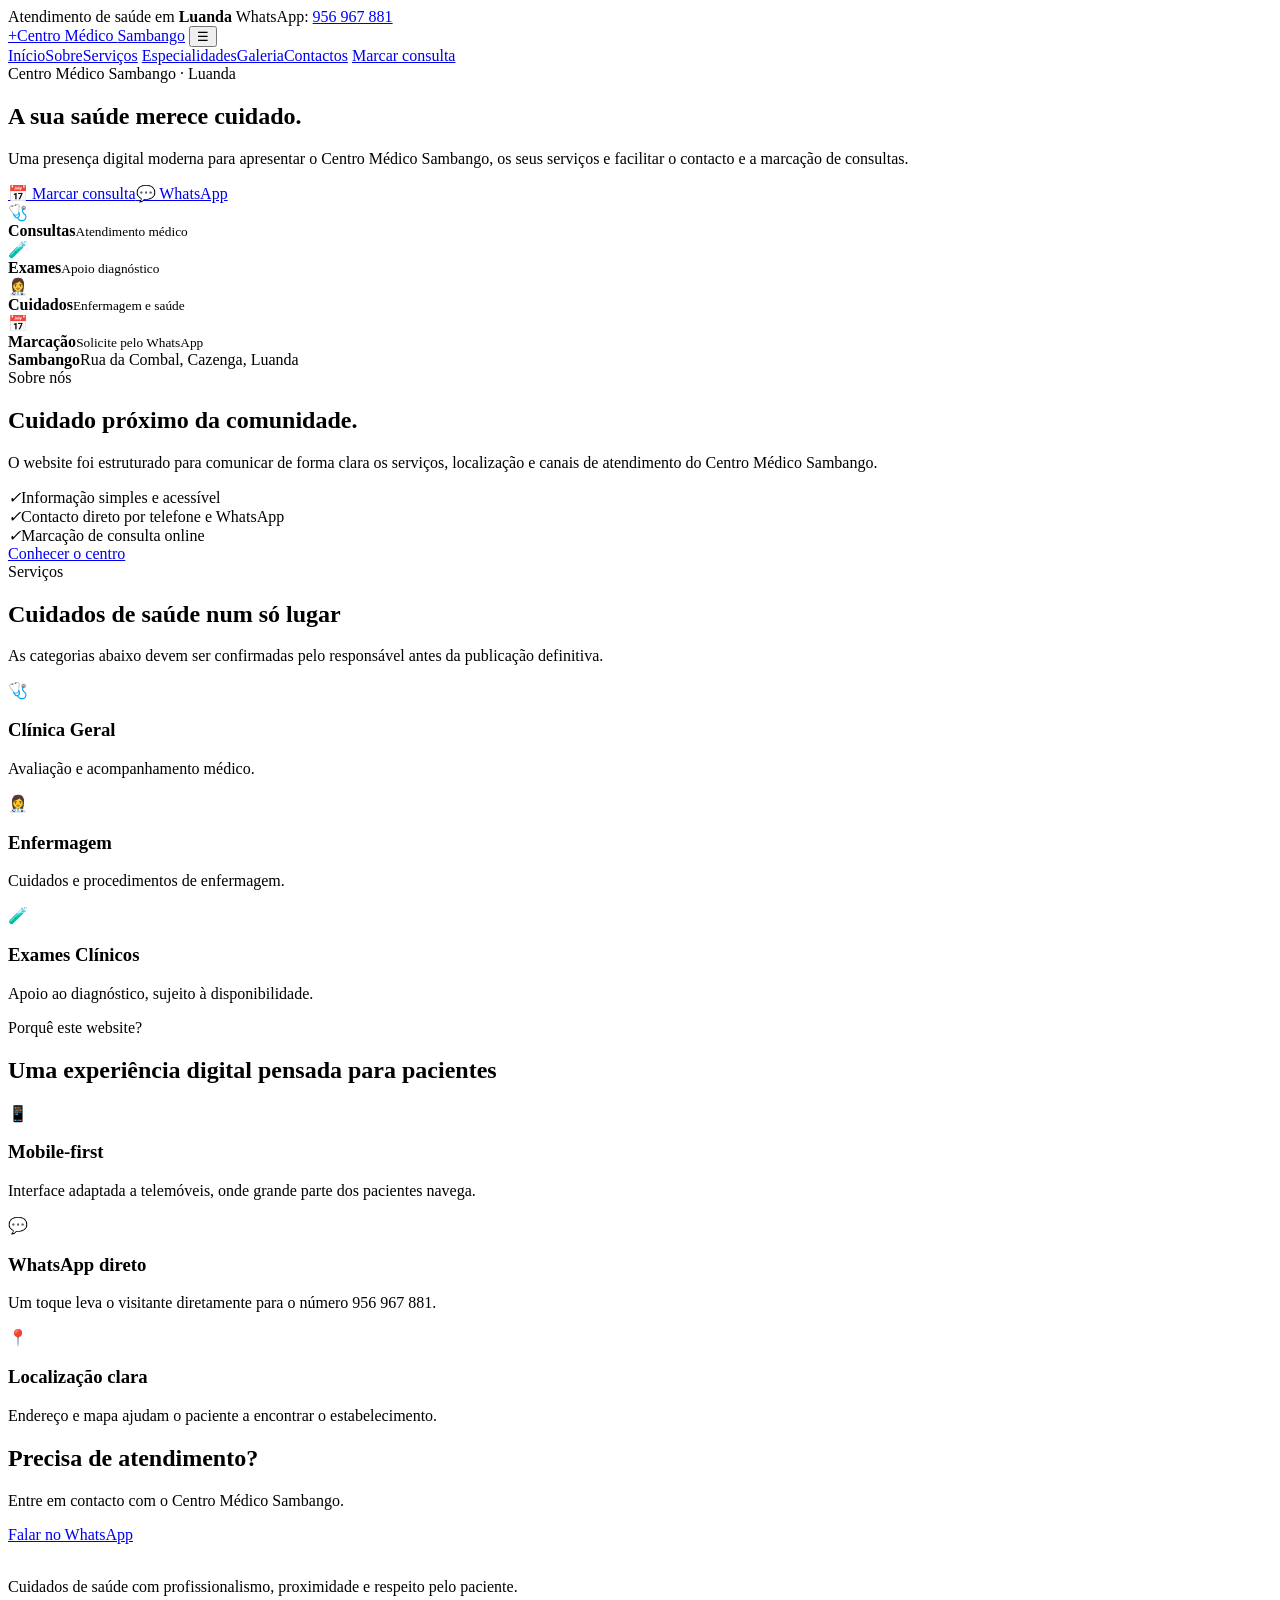
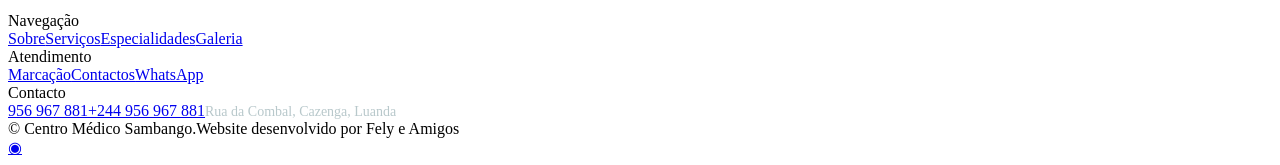
==== index.html @ c683e4e8 "Add files via upload" ====
<!doctype html>
<html lang="pt">
<head>
<meta charset="utf-8"><meta name="viewport" content="width=device-width,initial-scale=1">
<title>Centro Médico Sambango | Luanda</title><meta name="description" content="Centro Médico Sambango em Luanda. Contacto, localização, serviços e marcação de consultas.">
<meta name="keywords" content="Posto Médico Sambango, Centro Médico Sambango, Sambango, Cazenga, Luanda, Angola, consultas médicas">
<meta name="theme-color" content="#087f70">
<meta property="og:title" content="Centro Médico Sambango | Luanda"><meta property="og:description" content="Centro Médico Sambango em Luanda. Contacto, localização, serviços e marcação de consultas.">
<meta property="og:type" content="website"><meta property="og:image" content="images/og-sambango.jpg">
<link rel="icon" href="images/favicon.svg" type="image/svg+xml">
<link rel="preconnect" href="https://fonts.googleapis.com"><link rel="preconnect" href="https://fonts.gstatic.com" crossorigin>
<link href="https://fonts.googleapis.com/css2?family=DM+Sans:wght@400;500;600;700;800&family=Plus+Jakarta+Sans:wght@600;700;800&display=swap" rel="stylesheet">
<link rel="stylesheet" href="assets/style.css">
</head><body>
<div class="topbar"><div class="container inner">
  <span>Atendimento de saúde em <b>Luanda</b></span>
  <span>WhatsApp: <a href="https://wa.me/244956967881">956 967 881</a></span>
</div></div>
<header><div class="container navbar">
<a class="logo" href="index.html"><span class="logo-mark">+</span><span>Centro Médico <span>Sambango</span></span></a>
<button class="menu" aria-label="Abrir menu">☰</button>
<nav>
<a href="index.html">Início</a><a href="sobre.html">Sobre</a><a href="servicos.html">Serviços</a>
<a href="especialidades.html">Especialidades</a><a href="galeria.html">Galeria</a><a href="contactos.html">Contactos</a>
<a class="btn btn-primary" href="marcacao.html">Marcar consulta</a>
</nav></div></header>

<main>
<section class="hero"><div class="container hero-content">
<div class="eyebrow"><span class="dot"></span> Centro Médico Sambango · Luanda</div>
<h1>A sua saúde merece <span>cuidado.</span></h1>
<p>Uma presença digital moderna para apresentar o Centro Médico Sambango, os seus serviços e facilitar o contacto e a marcação de consultas.</p>
<div class="actions"><a class="btn btn-primary" href="marcacao.html">📅 Marcar consulta</a><a class="btn btn-light" href="https://wa.me/244956967881">💬 WhatsApp</a></div>
</div></section>
<div class="quick"><div class="container quick-grid">
<div class="quick-item"><div class="quick-icon">🩺</div><div><strong>Consultas</strong><small>Atendimento médico</small></div></div>
<div class="quick-item"><div class="quick-icon">🧪</div><div><strong>Exames</strong><small>Apoio diagnóstico</small></div></div>
<div class="quick-item"><div class="quick-icon">👩‍⚕️</div><div><strong>Cuidados</strong><small>Enfermagem e saúde</small></div></div>
<div class="quick-item"><div class="quick-icon">📅</div><div><strong>Marcação</strong><small>Solicite pelo WhatsApp</small></div></div>
</div></div>
<section class="soft"><div class="container grid2"><div class="visual has-photo"><div class="visual-card"><b>Sambango</b><span>Rua da Combal, Cazenga, Luanda</span></div></div><div class="copy"><div class="label">Sobre nós</div><h2>Cuidado próximo da comunidade.</h2><p>O website foi estruturado para comunicar de forma clara os serviços, localização e canais de atendimento do Centro Médico Sambango.</p><div class="checks"><div class="check"><i>✓</i><span>Informação simples e acessível</span></div><div class="check"><i>✓</i><span>Contacto direto por telefone e WhatsApp</span></div><div class="check"><i>✓</i><span>Marcação de consulta online</span></div></div><a class="btn btn-primary" href="sobre.html">Conhecer o centro</a></div></div></section>
<section><div class="container"><div class="section-head"><div class="label">Serviços</div><h2>Cuidados de saúde num só lugar</h2><p>As categorias abaixo devem ser confirmadas pelo responsável antes da publicação definitiva.</p></div><div class="cards">
<div class="card"><div class="icon">🩺</div><h3>Clínica Geral</h3><p>Avaliação e acompanhamento médico.</p></div>
<div class="card"><div class="icon">👩‍⚕️</div><h3>Enfermagem</h3><p>Cuidados e procedimentos de enfermagem.</p></div>
<div class="card"><div class="icon">🧪</div><h3>Exames Clínicos</h3><p>Apoio ao diagnóstico, sujeito à disponibilidade.</p></div></div></div></section>
<section class="soft"><div class="container"><div class="section-head"><div class="label">Porquê este website?</div><h2>Uma experiência digital pensada para pacientes</h2></div><div class="cards"><div class="card"><div class="icon">📱</div><h3>Mobile-first</h3><p>Interface adaptada a telemóveis, onde grande parte dos pacientes navega.</p></div><div class="card"><div class="icon">💬</div><h3>WhatsApp direto</h3><p>Um toque leva o visitante diretamente para o número 956 967 881.</p></div><div class="card"><div class="icon">📍</div><h3>Localização clara</h3><p>Endereço e mapa ajudam o paciente a encontrar o estabelecimento.</p></div></div></div></section>
<section><div class="container"><div class="cta"><div><h2>Precisa de atendimento?</h2><p>Entre em contacto com o Centro Médico Sambango.</p></div><a class="btn btn-light" href="https://wa.me/244956967881">Falar no WhatsApp</a></div></div></section>
</main>
<footer><div class="container">
<div class="footer-grid">
<div class="footer-brand"><a class="logo" style="color:#fff" href="index.html"><span class="logo-mark">+</span><span style="color:#fff">Centro Médico <span>Sambango</span></span></a><p>Cuidados de saúde com profissionalismo, proximidade e respeito pelo paciente.</p></div>
<div><div class="footer-title">Navegação</div><div class="footer-links"><a href="sobre.html">Sobre</a><a href="servicos.html">Serviços</a><a href="especialidades.html">Especialidades</a><a href="galeria.html">Galeria</a></div></div>
<div><div class="footer-title">Atendimento</div><div class="footer-links"><a href="marcacao.html">Marcação</a><a href="contactos.html">Contactos</a><a href="https://wa.me/244956967881">WhatsApp</a></div></div>
<div><div class="footer-title">Contacto</div><div class="footer-links"><a href="tel:+244956967881">956 967 881</a><a href="https://wa.me/244956967881">+244 956 967 881</a><span style="font-size:14px;color:#b8c8cb">Rua da Combal, Cazenga, Luanda</span></div></div>
</div><div class="bottom"><span>© <span data-year></span> Centro Médico Sambango.</span><span>Website desenvolvido por Fely e Amigos</span></div>
</div></footer>
<a class="whatsapp" href="https://wa.me/244956967881" aria-label="WhatsApp">◉</a>
<script src="assets/script.js"></script>
</body></html>
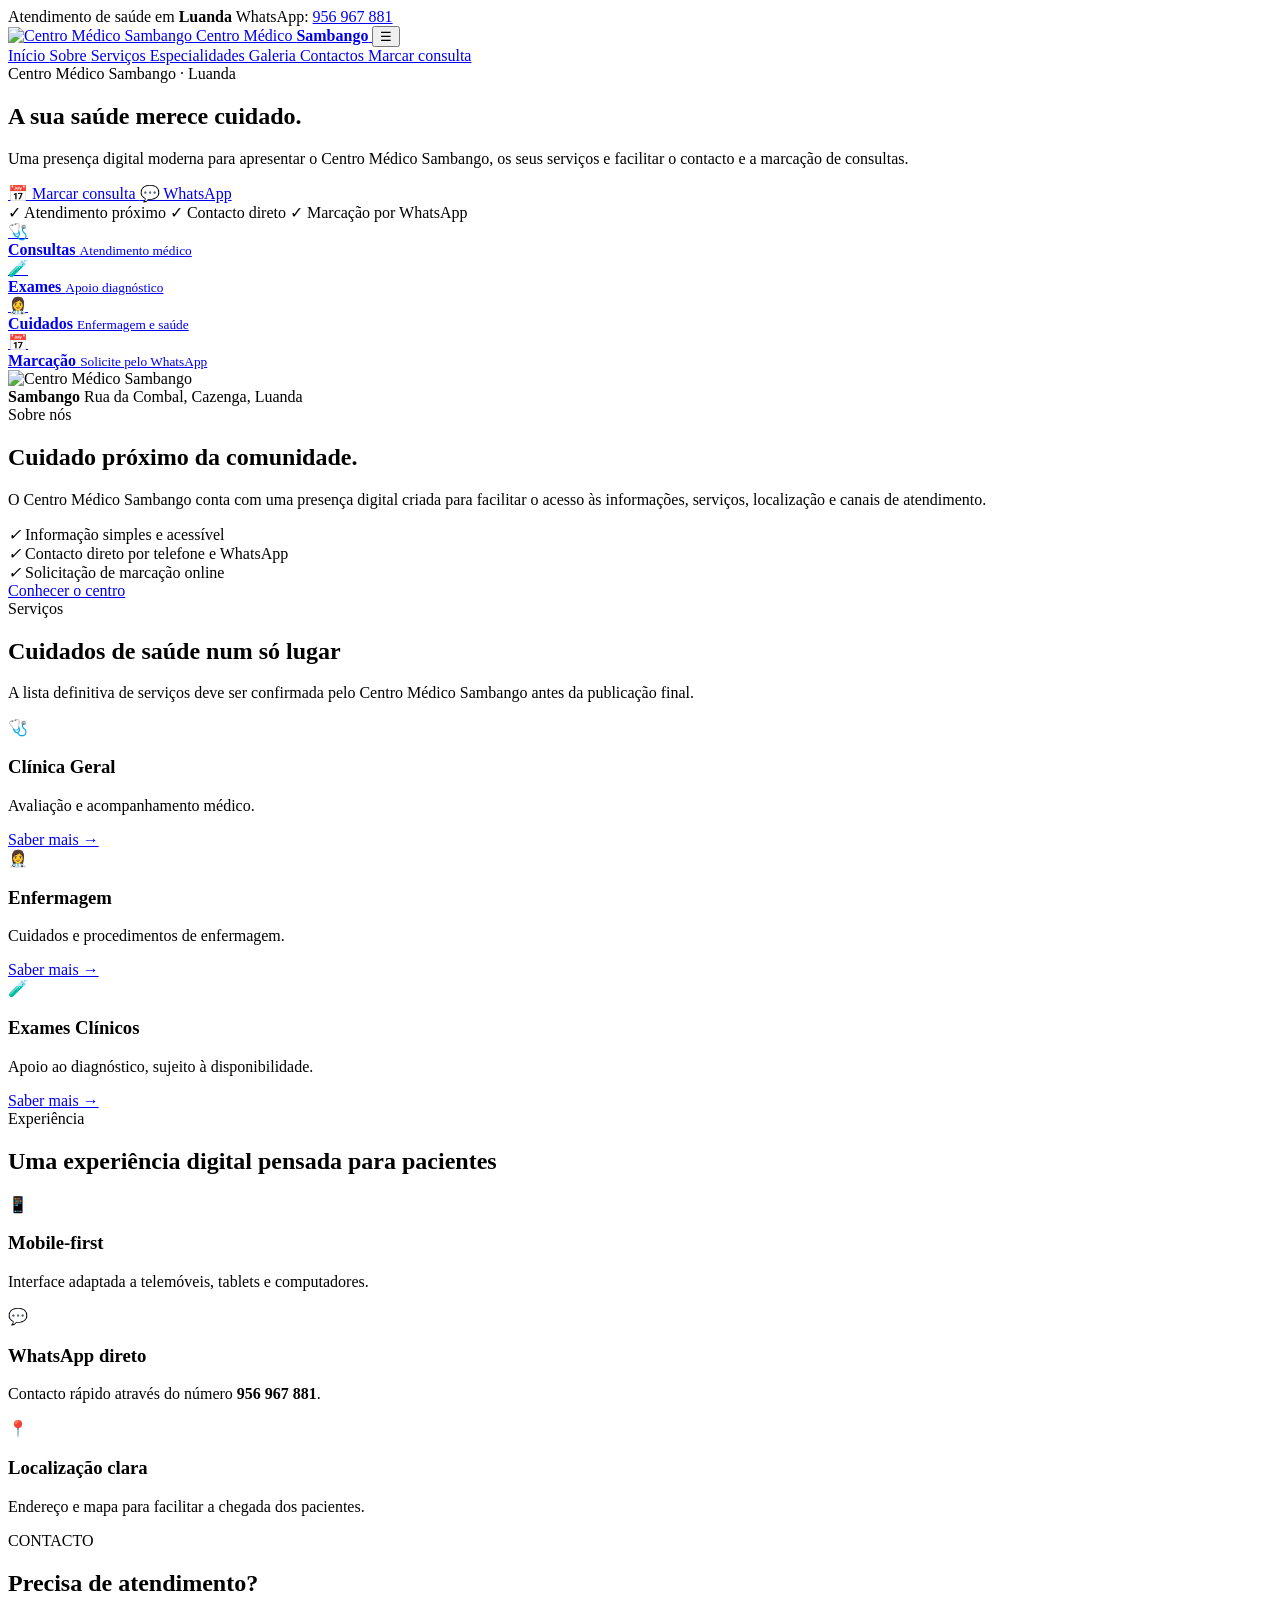
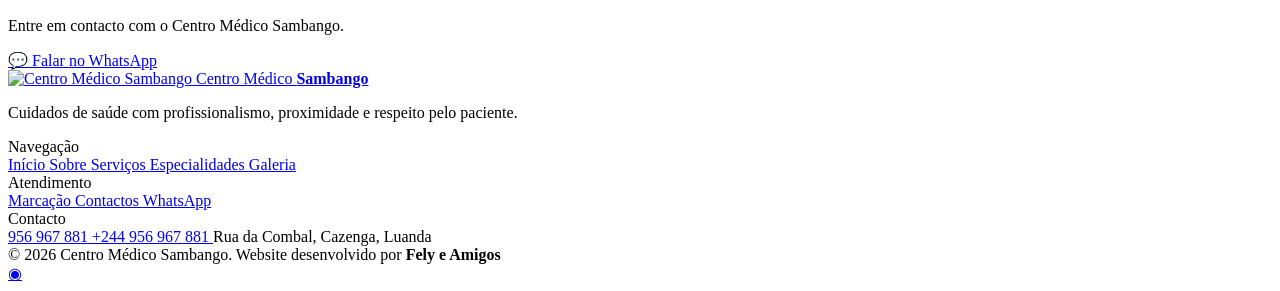
==== commit a077e05b: "Update index.html" ====
--- a/index.html
+++ b/index.html
@@ -1,59 +1,926 @@
-<!doctype html>
-<html lang="pt">
+<!DOCTYPE html>
+<html lang="pt-AO">
 <head>
-<meta charset="utf-8"><meta name="viewport" content="width=device-width,initial-scale=1">
-<title>Centro Médico Sambango | Luanda</title><meta name="description" content="Centro Médico Sambango em Luanda. Contacto, localização, serviços e marcação de consultas.">
-<meta name="keywords" content="Posto Médico Sambango, Centro Médico Sambango, Sambango, Cazenga, Luanda, Angola, consultas médicas">
-<meta name="theme-color" content="#087f70">
-<meta property="og:title" content="Centro Médico Sambango | Luanda"><meta property="og:description" content="Centro Médico Sambango em Luanda. Contacto, localização, serviços e marcação de consultas.">
-<meta property="og:type" content="website"><meta property="og:image" content="images/og-sambango.jpg">
-<link rel="icon" href="images/favicon.svg" type="image/svg+xml">
-<link rel="preconnect" href="https://fonts.googleapis.com"><link rel="preconnect" href="https://fonts.gstatic.com" crossorigin>
-<link href="https://fonts.googleapis.com/css2?family=DM+Sans:wght@400;500;600;700;800&family=Plus+Jakarta+Sans:wght@600;700;800&display=swap" rel="stylesheet">
-<link rel="stylesheet" href="assets/style.css">
-</head><body>
-<div class="topbar"><div class="container inner">
-  <span>Atendimento de saúde em <b>Luanda</b></span>
-  <span>WhatsApp: <a href="https://wa.me/244956967881">956 967 881</a></span>
-</div></div>
-<header><div class="container navbar">
-<a class="logo" href="index.html"><span class="logo-mark">+</span><span>Centro Médico <span>Sambango</span></span></a>
-<button class="menu" aria-label="Abrir menu">☰</button>
-<nav>
-<a href="index.html">Início</a><a href="sobre.html">Sobre</a><a href="servicos.html">Serviços</a>
-<a href="especialidades.html">Especialidades</a><a href="galeria.html">Galeria</a><a href="contactos.html">Contactos</a>
-<a class="btn btn-primary" href="marcacao.html">Marcar consulta</a>
-</nav></div></header>
-
-<main>
-<section class="hero"><div class="container hero-content">
-<div class="eyebrow"><span class="dot"></span> Centro Médico Sambango · Luanda</div>
-<h1>A sua saúde merece <span>cuidado.</span></h1>
-<p>Uma presença digital moderna para apresentar o Centro Médico Sambango, os seus serviços e facilitar o contacto e a marcação de consultas.</p>
-<div class="actions"><a class="btn btn-primary" href="marcacao.html">📅 Marcar consulta</a><a class="btn btn-light" href="https://wa.me/244956967881">💬 WhatsApp</a></div>
-</div></section>
-<div class="quick"><div class="container quick-grid">
-<div class="quick-item"><div class="quick-icon">🩺</div><div><strong>Consultas</strong><small>Atendimento médico</small></div></div>
-<div class="quick-item"><div class="quick-icon">🧪</div><div><strong>Exames</strong><small>Apoio diagnóstico</small></div></div>
-<div class="quick-item"><div class="quick-icon">👩‍⚕️</div><div><strong>Cuidados</strong><small>Enfermagem e saúde</small></div></div>
-<div class="quick-item"><div class="quick-icon">📅</div><div><strong>Marcação</strong><small>Solicite pelo WhatsApp</small></div></div>
-</div></div>
-<section class="soft"><div class="container grid2"><div class="visual has-photo"><div class="visual-card"><b>Sambango</b><span>Rua da Combal, Cazenga, Luanda</span></div></div><div class="copy"><div class="label">Sobre nós</div><h2>Cuidado próximo da comunidade.</h2><p>O website foi estruturado para comunicar de forma clara os serviços, localização e canais de atendimento do Centro Médico Sambango.</p><div class="checks"><div class="check"><i>✓</i><span>Informação simples e acessível</span></div><div class="check"><i>✓</i><span>Contacto direto por telefone e WhatsApp</span></div><div class="check"><i>✓</i><span>Marcação de consulta online</span></div></div><a class="btn btn-primary" href="sobre.html">Conhecer o centro</a></div></div></section>
-<section><div class="container"><div class="section-head"><div class="label">Serviços</div><h2>Cuidados de saúde num só lugar</h2><p>As categorias abaixo devem ser confirmadas pelo responsável antes da publicação definitiva.</p></div><div class="cards">
-<div class="card"><div class="icon">🩺</div><h3>Clínica Geral</h3><p>Avaliação e acompanhamento médico.</p></div>
-<div class="card"><div class="icon">👩‍⚕️</div><h3>Enfermagem</h3><p>Cuidados e procedimentos de enfermagem.</p></div>
-<div class="card"><div class="icon">🧪</div><h3>Exames Clínicos</h3><p>Apoio ao diagnóstico, sujeito à disponibilidade.</p></div></div></div></section>
-<section class="soft"><div class="container"><div class="section-head"><div class="label">Porquê este website?</div><h2>Uma experiência digital pensada para pacientes</h2></div><div class="cards"><div class="card"><div class="icon">📱</div><h3>Mobile-first</h3><p>Interface adaptada a telemóveis, onde grande parte dos pacientes navega.</p></div><div class="card"><div class="icon">💬</div><h3>WhatsApp direto</h3><p>Um toque leva o visitante diretamente para o número 956 967 881.</p></div><div class="card"><div class="icon">📍</div><h3>Localização clara</h3><p>Endereço e mapa ajudam o paciente a encontrar o estabelecimento.</p></div></div></div></section>
-<section><div class="container"><div class="cta"><div><h2>Precisa de atendimento?</h2><p>Entre em contacto com o Centro Médico Sambango.</p></div><a class="btn btn-light" href="https://wa.me/244956967881">Falar no WhatsApp</a></div></div></section>
-</main>
-<footer><div class="container">
-<div class="footer-grid">
-<div class="footer-brand"><a class="logo" style="color:#fff" href="index.html"><span class="logo-mark">+</span><span style="color:#fff">Centro Médico <span>Sambango</span></span></a><p>Cuidados de saúde com profissionalismo, proximidade e respeito pelo paciente.</p></div>
-<div><div class="footer-title">Navegação</div><div class="footer-links"><a href="sobre.html">Sobre</a><a href="servicos.html">Serviços</a><a href="especialidades.html">Especialidades</a><a href="galeria.html">Galeria</a></div></div>
-<div><div class="footer-title">Atendimento</div><div class="footer-links"><a href="marcacao.html">Marcação</a><a href="contactos.html">Contactos</a><a href="https://wa.me/244956967881">WhatsApp</a></div></div>
-<div><div class="footer-title">Contacto</div><div class="footer-links"><a href="tel:+244956967881">956 967 881</a><a href="https://wa.me/244956967881">+244 956 967 881</a><span style="font-size:14px;color:#b8c8cb">Rua da Combal, Cazenga, Luanda</span></div></div>
-</div><div class="bottom"><span>© <span data-year></span> Centro Médico Sambango.</span><span>Website desenvolvido por Fely e Amigos</span></div>
-</div></footer>
-<a class="whatsapp" href="https://wa.me/244956967881" aria-label="WhatsApp">◉</a>
-<script src="assets/script.js"></script>
-</body></html>+  <meta charset="UTF-8">
+
+  <meta
+    name="viewport"
+    content="width=device-width, initial-scale=1.0"
+  >
+
+  <title>Centro Médico Sambango | Luanda</title>
+
+  <meta
+    name="description"
+    content="Centro Médico Sambango em Luanda. Consulte informações, serviços, localização e marque a sua consulta através do WhatsApp."
+  >
+
+  <meta
+    name="keywords"
+    content="Centro Médico Sambango, Posto Médico Sambango, Sambango, Cazenga, Luanda, Angola, consultas médicas, clínica, saúde"
+  >
+
+  <meta name="author" content="Centro Médico Sambango">
+
+  <meta name="theme-color" content="#087f70">
+
+  <!-- Open Graph -->
+  <meta property="og:title" content="Centro Médico Sambango | Luanda">
+
+  <meta
+    property="og:description"
+    content="Centro Médico Sambango em Luanda. Informações, serviços, localização e marcação de consultas."
+  >
+
+  <meta property="og:type" content="website">
+
+  <meta
+    property="og:image"
+    content="images/og-sambango.jpg"
+  >
+
+  <meta
+    property="og:image:alt"
+    content="Centro Médico Sambango"
+  >
+
+  <!-- Favicon -->
+  <link
+    rel="icon"
+    href="images/favicon.svg"
+    type="image/svg+xml"
+  >
+
+  <!-- Fonts -->
+  <link rel="preconnect" href="https://fonts.googleapis.com">
+
+  <link
+    rel="preconnect"
+    href="https://fonts.gstatic.com"
+    crossorigin
+  >
+
+  <link
+    href="https://fonts.googleapis.com/css2?family=DM+Sans:wght@400;500;600;700;800&family=Plus+Jakarta+Sans:wght@600;700;800&display=swap"
+    rel="stylesheet"
+  >
+
+  <!-- CSS -->
+  <link
+    rel="stylesheet"
+    href="assets/style.css"
+  >
+</head>
+
+<body>
+
+  <!-- =========================
+       TOP BAR
+  ========================== -->
+  <div class="topbar">
+
+    <div class="container inner">
+
+      <span>
+        Atendimento de saúde em
+        <strong>Luanda</strong>
+      </span>
+
+      <span>
+        WhatsApp:
+        <a
+          href="https://wa.me/244956967881"
+          target="_blank"
+          rel="noopener noreferrer"
+        >
+          956 967 881
+        </a>
+      </span>
+
+    </div>
+
+  </div>
+
+
+  <!-- =========================
+       HEADER
+  ========================== -->
+  <header class="site-header">
+
+    <div class="container navbar">
+
+      <!-- LOGO -->
+      <a
+        class="logo"
+        href="index.html"
+        aria-label="Centro Médico Sambango - Início"
+      >
+
+        <img
+          src="images/logo.svg"
+          alt="Centro Médico Sambango"
+          class="logo-image"
+        >
+
+        <span class="logo-text">
+          Centro Médico
+          <strong>Sambango</strong>
+        </span>
+
+      </a>
+
+
+      <!-- MOBILE MENU BUTTON -->
+      <button
+        class="menu"
+        type="button"
+        aria-label="Abrir menu"
+        aria-expanded="false"
+        aria-controls="main-navigation"
+      >
+        ☰
+      </button>
+
+
+      <!-- NAVIGATION -->
+      <nav
+        id="main-navigation"
+        aria-label="Navegação principal"
+      >
+
+        <a
+          href="index.html"
+          class="active"
+        >
+          Início
+        </a>
+
+        <a href="sobre.html">
+          Sobre
+        </a>
+
+        <a href="servicos.html">
+          Serviços
+        </a>
+
+        <a href="especialidades.html">
+          Especialidades
+        </a>
+
+        <a href="galeria.html">
+          Galeria
+        </a>
+
+        <a href="contactos.html">
+          Contactos
+        </a>
+
+        <a
+          class="btn btn-primary"
+          href="marcacao.html"
+        >
+          Marcar consulta
+        </a>
+
+      </nav>
+
+    </div>
+
+  </header>
+
+
+  <!-- =========================
+       MAIN
+  ========================== -->
+  <main>
+
+
+    <!-- =========================
+         HERO
+    ========================== -->
+    <section class="hero">
+
+      <div class="hero-overlay"></div>
+
+      <div class="container hero-content">
+
+        <div class="eyebrow">
+
+          <span class="dot"></span>
+
+          Centro Médico Sambango · Luanda
+
+        </div>
+
+
+        <h1>
+          A sua saúde merece
+          <span>cuidado.</span>
+        </h1>
+
+
+        <p>
+          Uma presença digital moderna para apresentar
+          o Centro Médico Sambango, os seus serviços e
+          facilitar o contacto e a marcação de consultas.
+        </p>
+
+
+        <div class="actions">
+
+          <a
+            class="btn btn-primary"
+            href="marcacao.html"
+          >
+            📅 Marcar consulta
+          </a>
+
+
+          <a
+            class="btn btn-light"
+            href="https://wa.me/244956967881"
+            target="_blank"
+            rel="noopener noreferrer"
+          >
+            💬 WhatsApp
+          </a>
+
+        </div>
+
+
+        <div class="hero-info">
+
+          <span>
+            ✓ Atendimento próximo
+          </span>
+
+          <span>
+            ✓ Contacto direto
+          </span>
+
+          <span>
+            ✓ Marcação por WhatsApp
+          </span>
+
+        </div>
+
+      </div>
+
+    </section>
+
+
+    <!-- =========================
+         QUICK SERVICES
+    ========================== -->
+    <section
+      class="quick"
+      aria-label="Acesso rápido"
+    >
+
+      <div class="container quick-grid">
+
+
+        <a
+          class="quick-item"
+          href="servicos.html"
+        >
+
+          <div class="quick-icon">
+            🩺
+          </div>
+
+          <div>
+
+            <strong>
+              Consultas
+            </strong>
+
+            <small>
+              Atendimento médico
+            </small>
+
+          </div>
+
+        </a>
+
+
+        <a
+          class="quick-item"
+          href="servicos.html"
+        >
+
+          <div class="quick-icon">
+            🧪
+          </div>
+
+          <div>
+
+            <strong>
+              Exames
+            </strong>
+
+            <small>
+              Apoio diagnóstico
+            </small>
+
+          </div>
+
+        </a>
+
+
+        <a
+          class="quick-item"
+          href="servicos.html"
+        >
+
+          <div class="quick-icon">
+            👩‍⚕️
+          </div>
+
+          <div>
+
+            <strong>
+              Cuidados
+            </strong>
+
+            <small>
+              Enfermagem e saúde
+            </small>
+
+          </div>
+
+        </a>
+
+
+        <a
+          class="quick-item"
+          href="marcacao.html"
+        >
+
+          <div class="quick-icon">
+            📅
+          </div>
+
+          <div>
+
+            <strong>
+              Marcação
+            </strong>
+
+            <small>
+              Solicite pelo WhatsApp
+            </small>
+
+          </div>
+
+        </a>
+
+      </div>
+
+    </section>
+
+
+    <!-- =========================
+         ABOUT
+    ========================== -->
+    <section class="soft">
+
+      <div class="container grid2">
+
+
+        <!-- IMAGE -->
+        <div class="visual has-photo">
+
+          <img
+            src="images/sambango.jpg"
+            alt="Centro Médico Sambango"
+            loading="lazy"
+          >
+
+          <div class="visual-card">
+
+            <strong>
+              Sambango
+            </strong>
+
+            <span>
+              Rua da Combal, Cazenga, Luanda
+            </span>
+
+          </div>
+
+        </div>
+
+
+        <!-- TEXT -->
+        <div class="copy">
+
+          <div class="label">
+            Sobre nós
+          </div>
+
+
+          <h2>
+            Cuidado próximo
+            da comunidade.
+          </h2>
+
+
+          <p>
+            O Centro Médico Sambango conta com
+            uma presença digital criada para facilitar
+            o acesso às informações, serviços,
+            localização e canais de atendimento.
+          </p>
+
+
+          <div class="checks">
+
+
+            <div class="check">
+
+              <i aria-hidden="true">
+                ✓
+              </i>
+
+              <span>
+                Informação simples e acessível
+              </span>
+
+            </div>
+
+
+            <div class="check">
+
+              <i aria-hidden="true">
+                ✓
+              </i>
+
+              <span>
+                Contacto direto por telefone e WhatsApp
+              </span>
+
+            </div>
+
+
+            <div class="check">
+
+              <i aria-hidden="true">
+                ✓
+              </i>
+
+              <span>
+                Solicitação de marcação online
+              </span>
+
+            </div>
+
+
+          </div>
+
+
+          <a
+            class="btn btn-primary"
+            href="sobre.html"
+          >
+            Conhecer o centro
+          </a>
+
+        </div>
+
+      </div>
+
+    </section>
+
+
+    <!-- =========================
+         SERVICES
+    ========================== -->
+    <section>
+
+      <div class="container">
+
+        <div class="section-head">
+
+          <div class="label">
+            Serviços
+          </div>
+
+
+          <h2>
+            Cuidados de saúde
+            num só lugar
+          </h2>
+
+
+          <p>
+            A lista definitiva de serviços deve ser
+            confirmada pelo Centro Médico Sambango
+            antes da publicação final.
+          </p>
+
+        </div>
+
+
+        <div class="cards">
+
+
+          <article class="card">
+
+            <div
+              class="icon"
+              aria-hidden="true"
+            >
+              🩺
+            </div>
+
+            <h3>
+              Clínica Geral
+            </h3>
+
+            <p>
+              Avaliação e acompanhamento médico.
+            </p>
+
+            <a href="servicos.html">
+              Saber mais →
+            </a>
+
+          </article>
+
+
+          <article class="card">
+
+            <div
+              class="icon"
+              aria-hidden="true"
+            >
+              👩‍⚕️
+            </div>
+
+            <h3>
+              Enfermagem
+            </h3>
+
+            <p>
+              Cuidados e procedimentos
+              de enfermagem.
+            </p>
+
+            <a href="servicos.html">
+              Saber mais →
+            </a>
+
+          </article>
+
+
+          <article class="card">
+
+            <div
+              class="icon"
+              aria-hidden="true"
+            >
+              🧪
+            </div>
+
+            <h3>
+              Exames Clínicos
+            </h3>
+
+            <p>
+              Apoio ao diagnóstico,
+              sujeito à disponibilidade.
+            </p>
+
+            <a href="servicos.html">
+              Saber mais →
+            </a>
+
+          </article>
+
+
+        </div>
+
+      </div>
+
+    </section>
+
+
+    <!-- =========================
+         FEATURES
+    ========================== -->
+    <section class="soft">
+
+      <div class="container">
+
+        <div class="section-head">
+
+          <div class="label">
+            Experiência
+          </div>
+
+
+          <h2>
+            Uma experiência digital
+            pensada para pacientes
+          </h2>
+
+        </div>
+
+
+        <div class="cards">
+
+
+          <article class="card">
+
+            <div
+              class="icon"
+              aria-hidden="true"
+            >
+              📱
+            </div>
+
+            <h3>
+              Mobile-first
+            </h3>
+
+            <p>
+              Interface adaptada a telemóveis,
+              tablets e computadores.
+            </p>
+
+          </article>
+
+
+          <article class="card">
+
+            <div
+              class="icon"
+              aria-hidden="true"
+            >
+              💬
+            </div>
+
+            <h3>
+              WhatsApp direto
+            </h3>
+
+            <p>
+              Contacto rápido através do número
+              <strong>956 967 881</strong>.
+            </p>
+
+          </article>
+
+
+          <article class="card">
+
+            <div
+              class="icon"
+              aria-hidden="true"
+            >
+              📍
+            </div>
+
+            <h3>
+              Localização clara
+            </h3>
+
+            <p>
+              Endereço e mapa para facilitar
+              a chegada dos pacientes.
+            </p>
+
+          </article>
+
+
+        </div>
+
+      </div>
+
+    </section>
+
+
+    <!-- =========================
+         CTA
+    ========================== -->
+    <section class="cta-section">
+
+      <div class="container">
+
+        <div class="cta">
+
+          <div>
+
+            <div class="label label-light">
+              CONTACTO
+            </div>
+
+            <h2>
+              Precisa de atendimento?
+            </h2>
+
+            <p>
+              Entre em contacto com o
+              Centro Médico Sambango.
+            </p>
+
+          </div>
+
+
+          <a
+            class="btn btn-light"
+            href="https://wa.me/244956967881?text=Olá%2C%20Centro%20Médico%20Sambango.%20Gostaria%20de%20obter%20informações."
+            target="_blank"
+            rel="noopener noreferrer"
+          >
+            💬 Falar no WhatsApp
+          </a>
+
+        </div>
+
+      </div>
+
+    </section>
+
+  </main>
+
+
+  <!-- =========================
+       FOOTER
+  ========================== -->
+  <footer>
+
+    <div class="container">
+
+      <div class="footer-grid">
+
+
+        <!-- BRAND -->
+        <div class="footer-brand">
+
+          <a
+            class="logo footer-logo"
+            href="index.html"
+          >
+
+            <img
+              src="images/logo.svg"
+              alt="Centro Médico Sambango"
+              class="logo-image"
+            >
+
+            <span class="logo-text">
+              Centro Médico
+              <strong>Sambango</strong>
+            </span>
+
+          </a>
+
+
+          <p>
+            Cuidados de saúde com profissionalismo,
+            proximidade e respeito pelo paciente.
+          </p>
+
+        </div>
+
+
+        <!-- NAVIGATION -->
+        <div>
+
+          <div class="footer-title">
+            Navegação
+          </div>
+
+          <div class="footer-links">
+
+            <a href="index.html">
+              Início
+            </a>
+
+            <a href="sobre.html">
+              Sobre
+            </a>
+
+            <a href="servicos.html">
+              Serviços
+            </a>
+
+            <a href="especialidades.html">
+              Especialidades
+            </a>
+
+            <a href="galeria.html">
+              Galeria
+            </a>
+
+          </div>
+
+        </div>
+
+
+        <!-- ATTENDANCE -->
+        <div>
+
+          <div class="footer-title">
+            Atendimento
+          </div>
+
+          <div class="footer-links">
+
+            <a href="marcacao.html">
+              Marcação
+            </a>
+
+            <a href="contactos.html">
+              Contactos
+            </a>
+
+            <a
+              href="https://wa.me/244956967881"
+              target="_blank"
+              rel="noopener noreferrer"
+            >
+              WhatsApp
+            </a>
+
+          </div>
+
+        </div>
+
+
+        <!-- CONTACT -->
+        <div>
+
+          <div class="footer-title">
+            Contacto
+          </div>
+
+          <div class="footer-links">
+
+            <a href="tel:+244956967881">
+              956 967 881
+            </a>
+
+            <a
+              href="https://wa.me/244956967881"
+              target="_blank"
+              rel="noopener noreferrer"
+            >
+              +244 956 967 881
+            </a>
+
+            <span>
+              Rua da Combal,
+              Cazenga, Luanda
+            </span>
+
+          </div>
+
+        </div>
+
+
+      </div>
+
+
+      <!-- BOTTOM -->
+      <div class="bottom">
+
+        <span>
+          ©
+          <span data-year>2026</span>
+          Centro Médico Sambango.
+        </span>
+
+        <span>
+          Website desenvolvido por
+          <strong>Fely e Amigos</strong>
+        </span>
+
+      </div>
+
+    </div>
+
+  </footer>
+
+
+  <!-- =========================
+       FLOATING WHATSAPP
+  ========================== -->
+  <a
+    class="whatsapp"
+    href="https://wa.me/244956967881?text=Olá%2C%20Centro%20Médico%20Sambango.%20Gostaria%20de obter informações."
+    target="_blank"
+    rel="noopener noreferrer"
+    aria-label="Contactar o Centro Médico Sambango pelo WhatsApp"
+  >
+    <span aria-hidden="true">◉</span>
+  </a>
+
+
+  <!-- JAVASCRIPT -->
+  <script src="assets/script.js"></script>
+
+</body>
+</html>
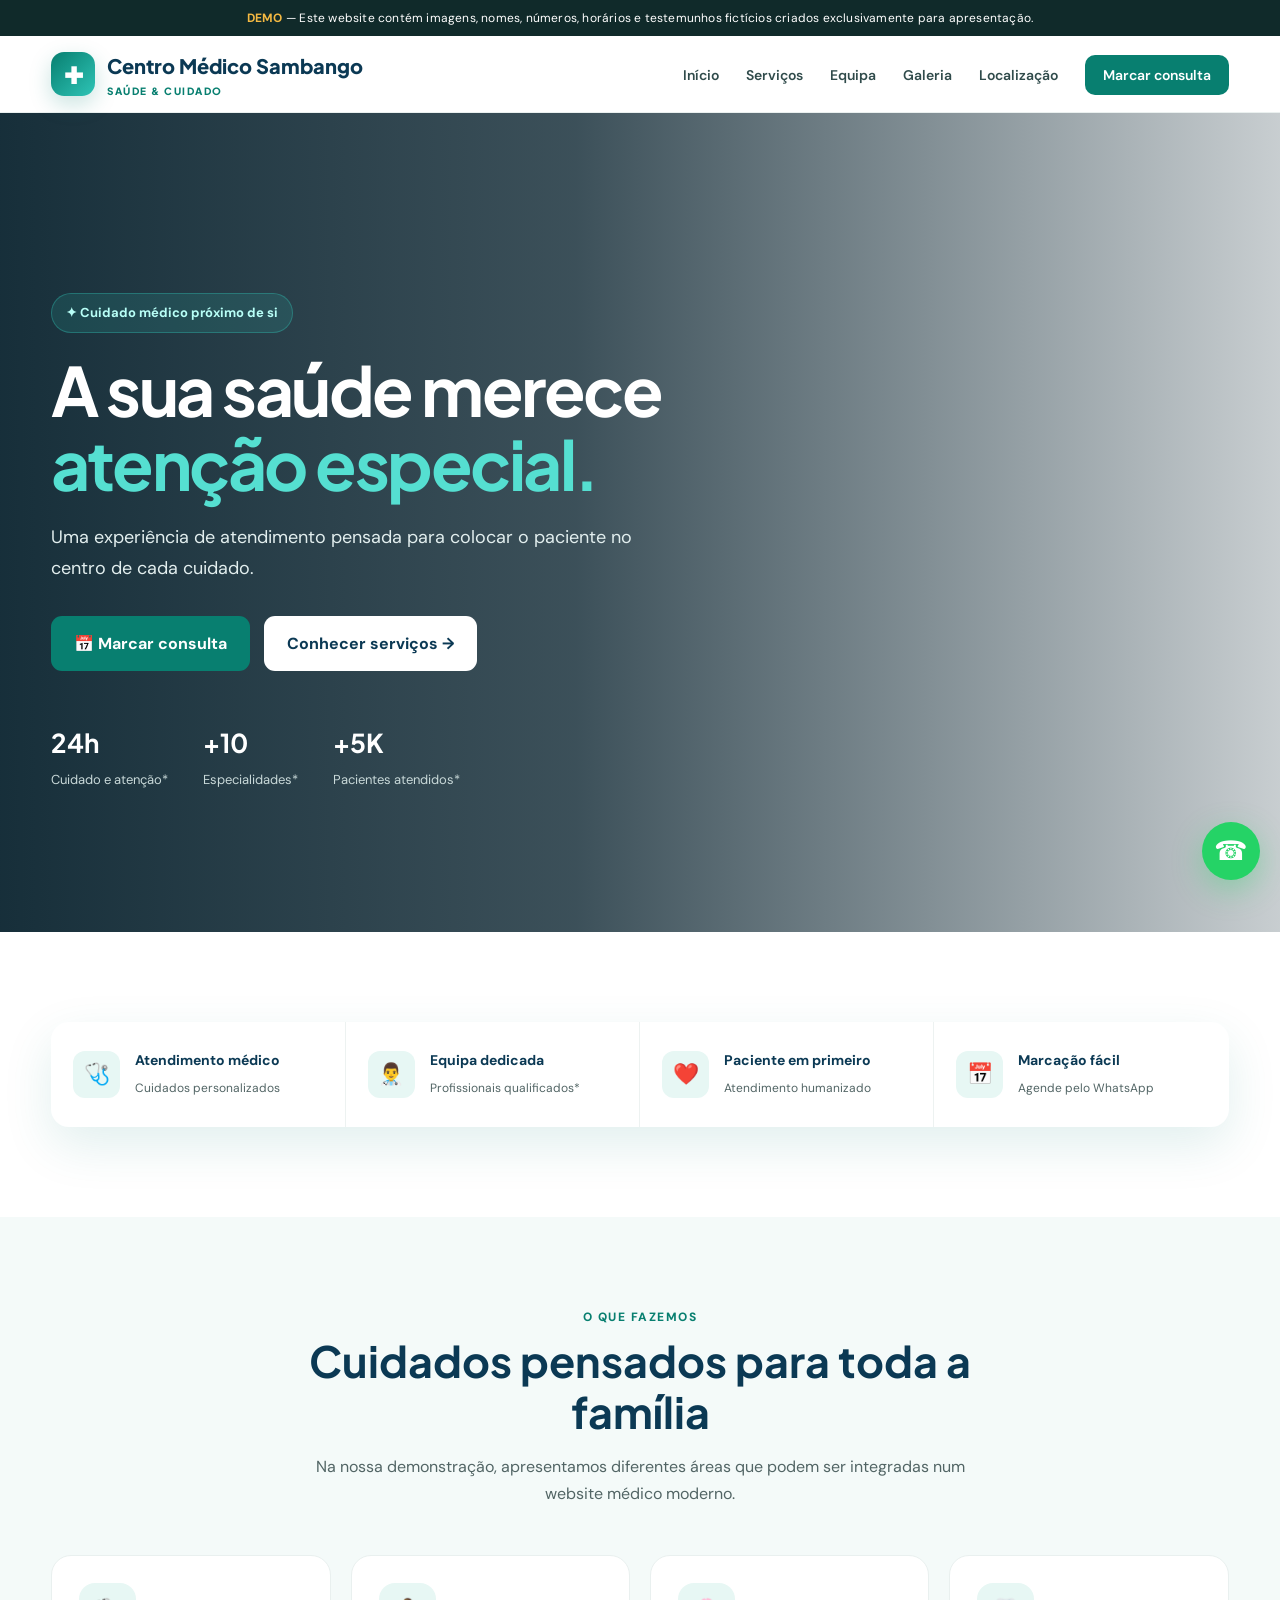
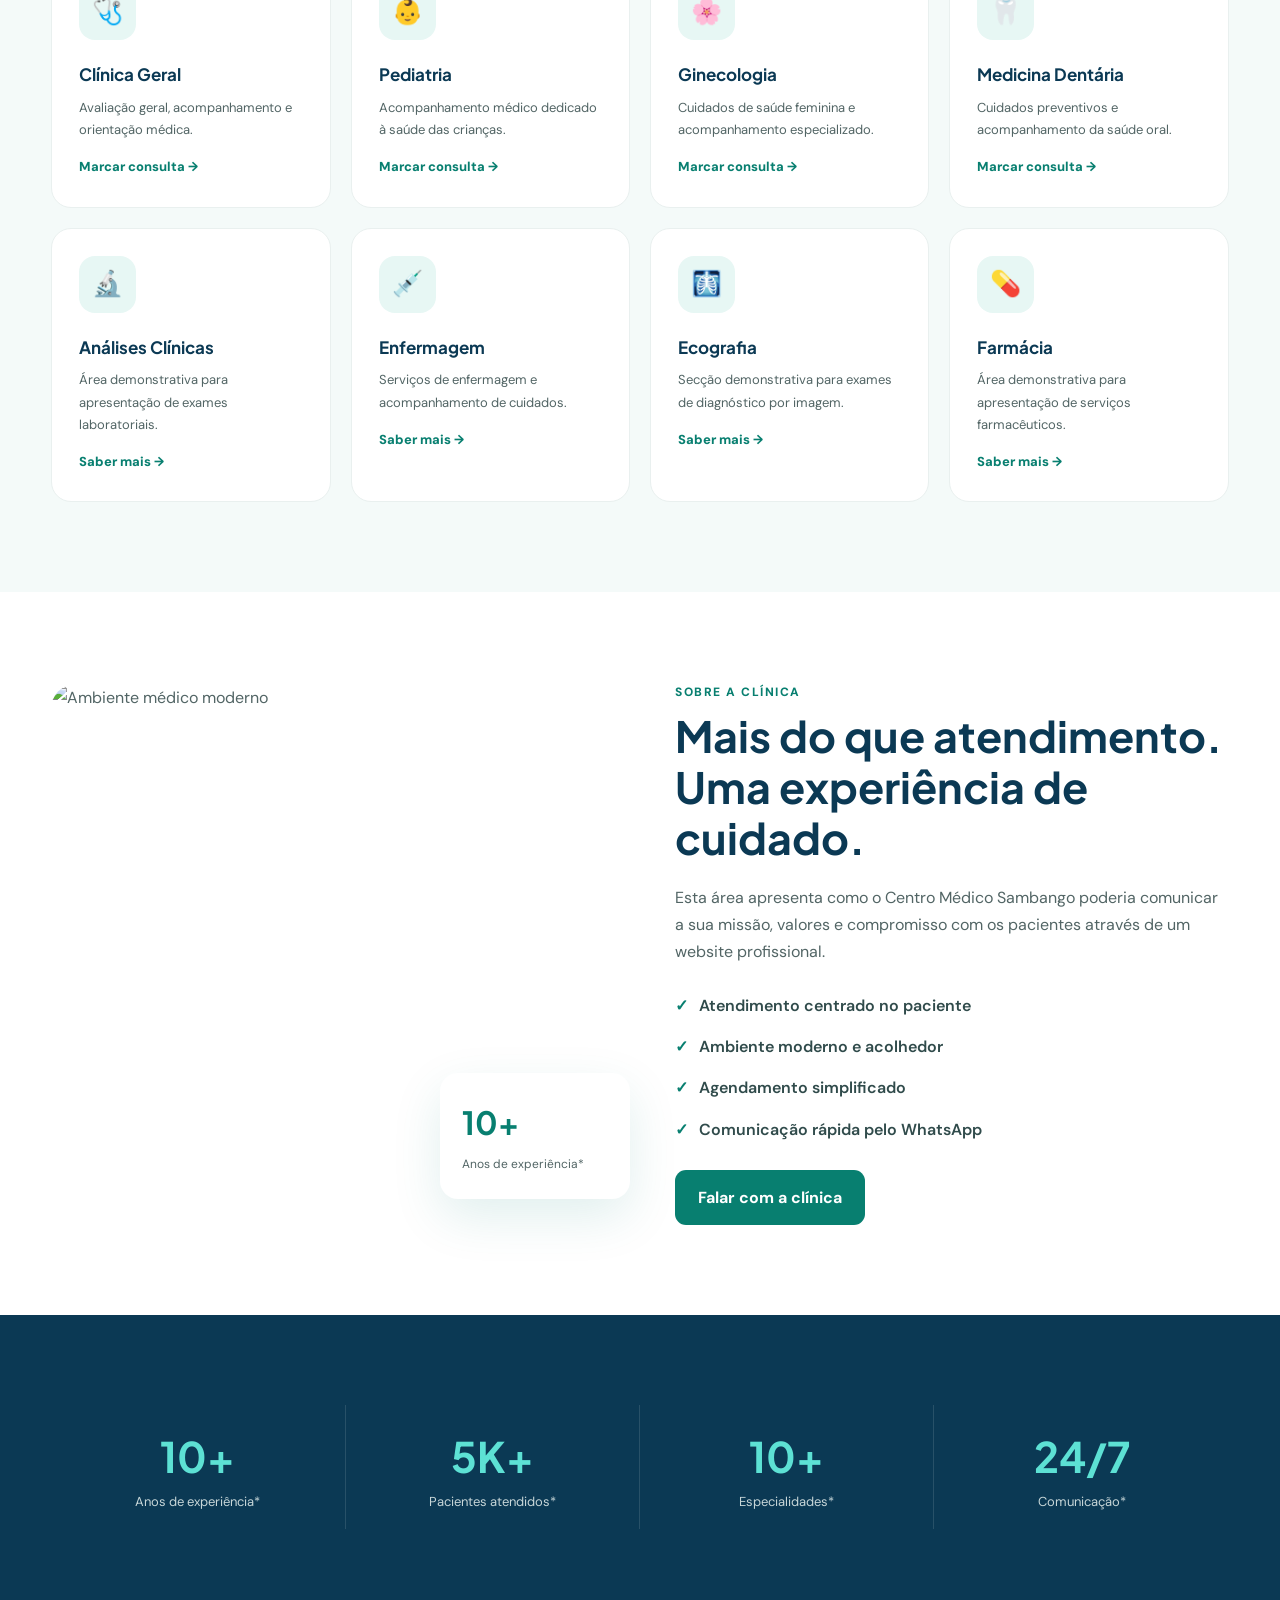
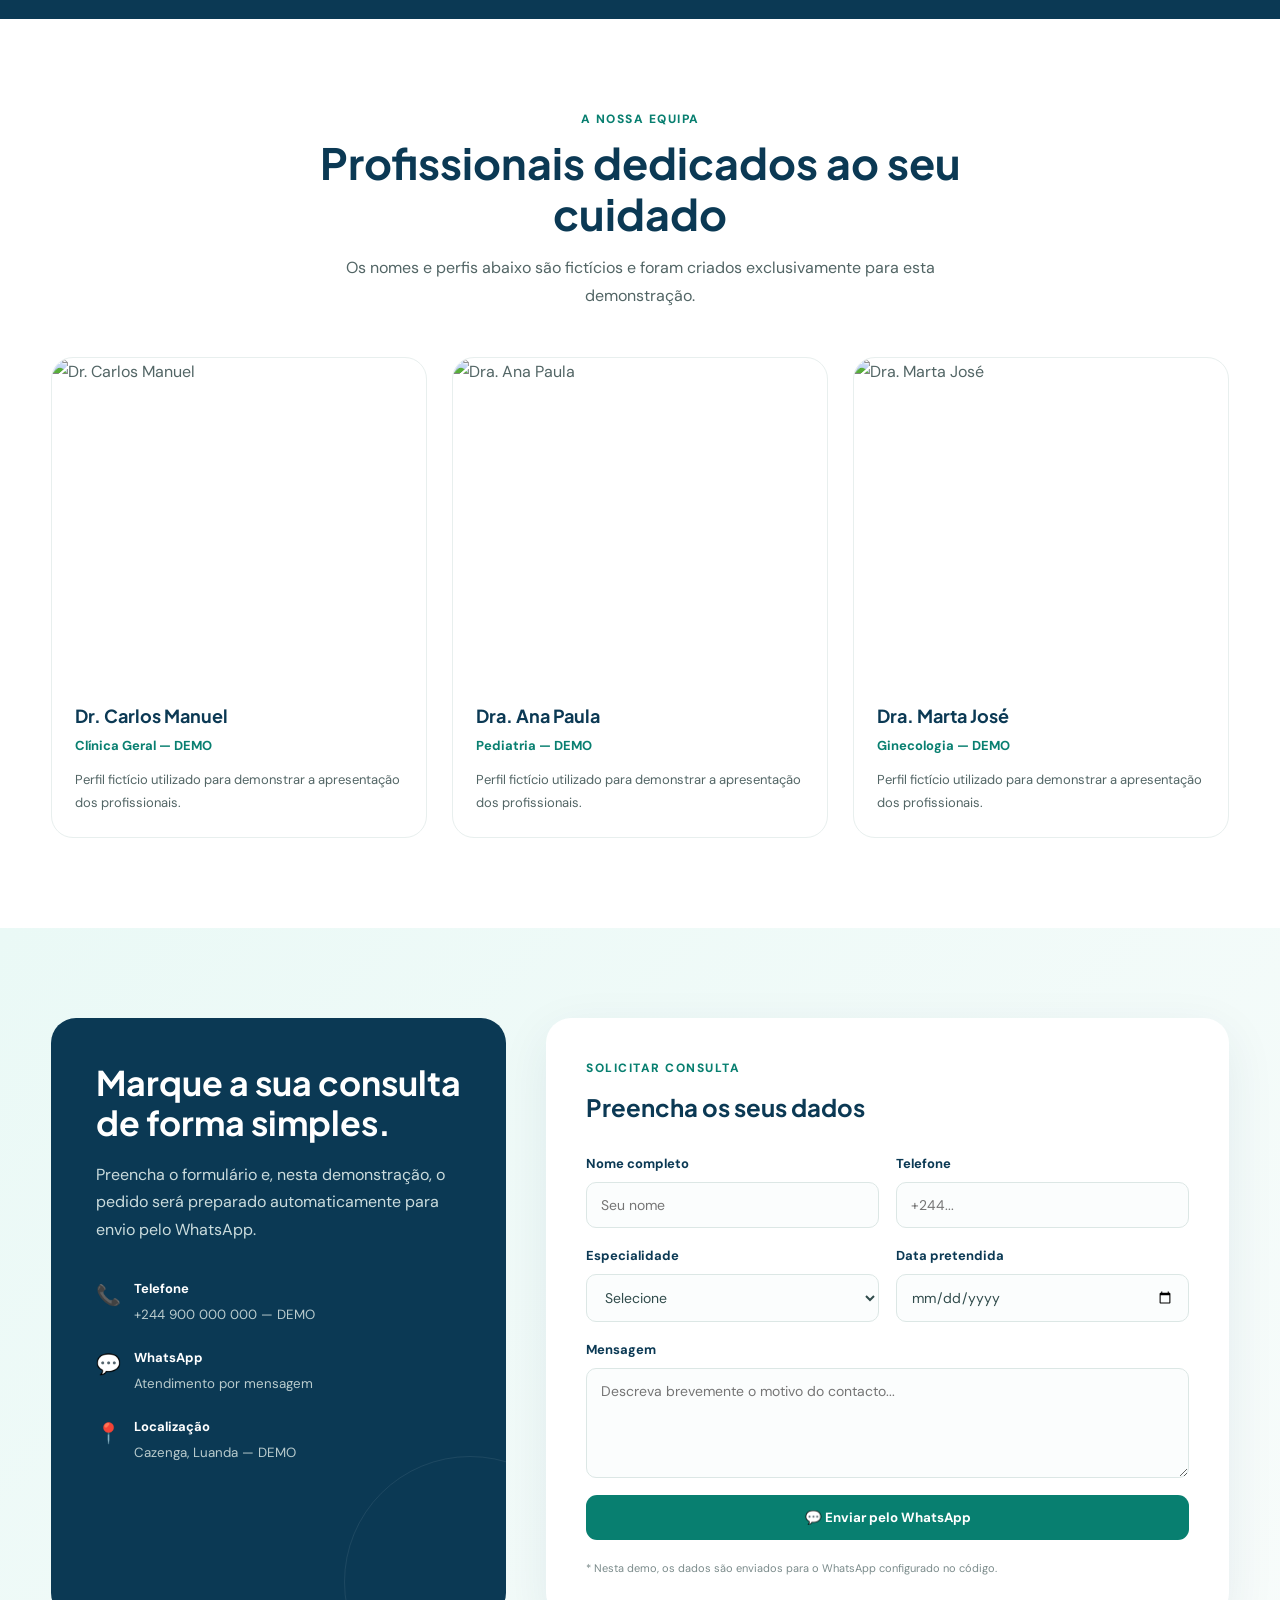
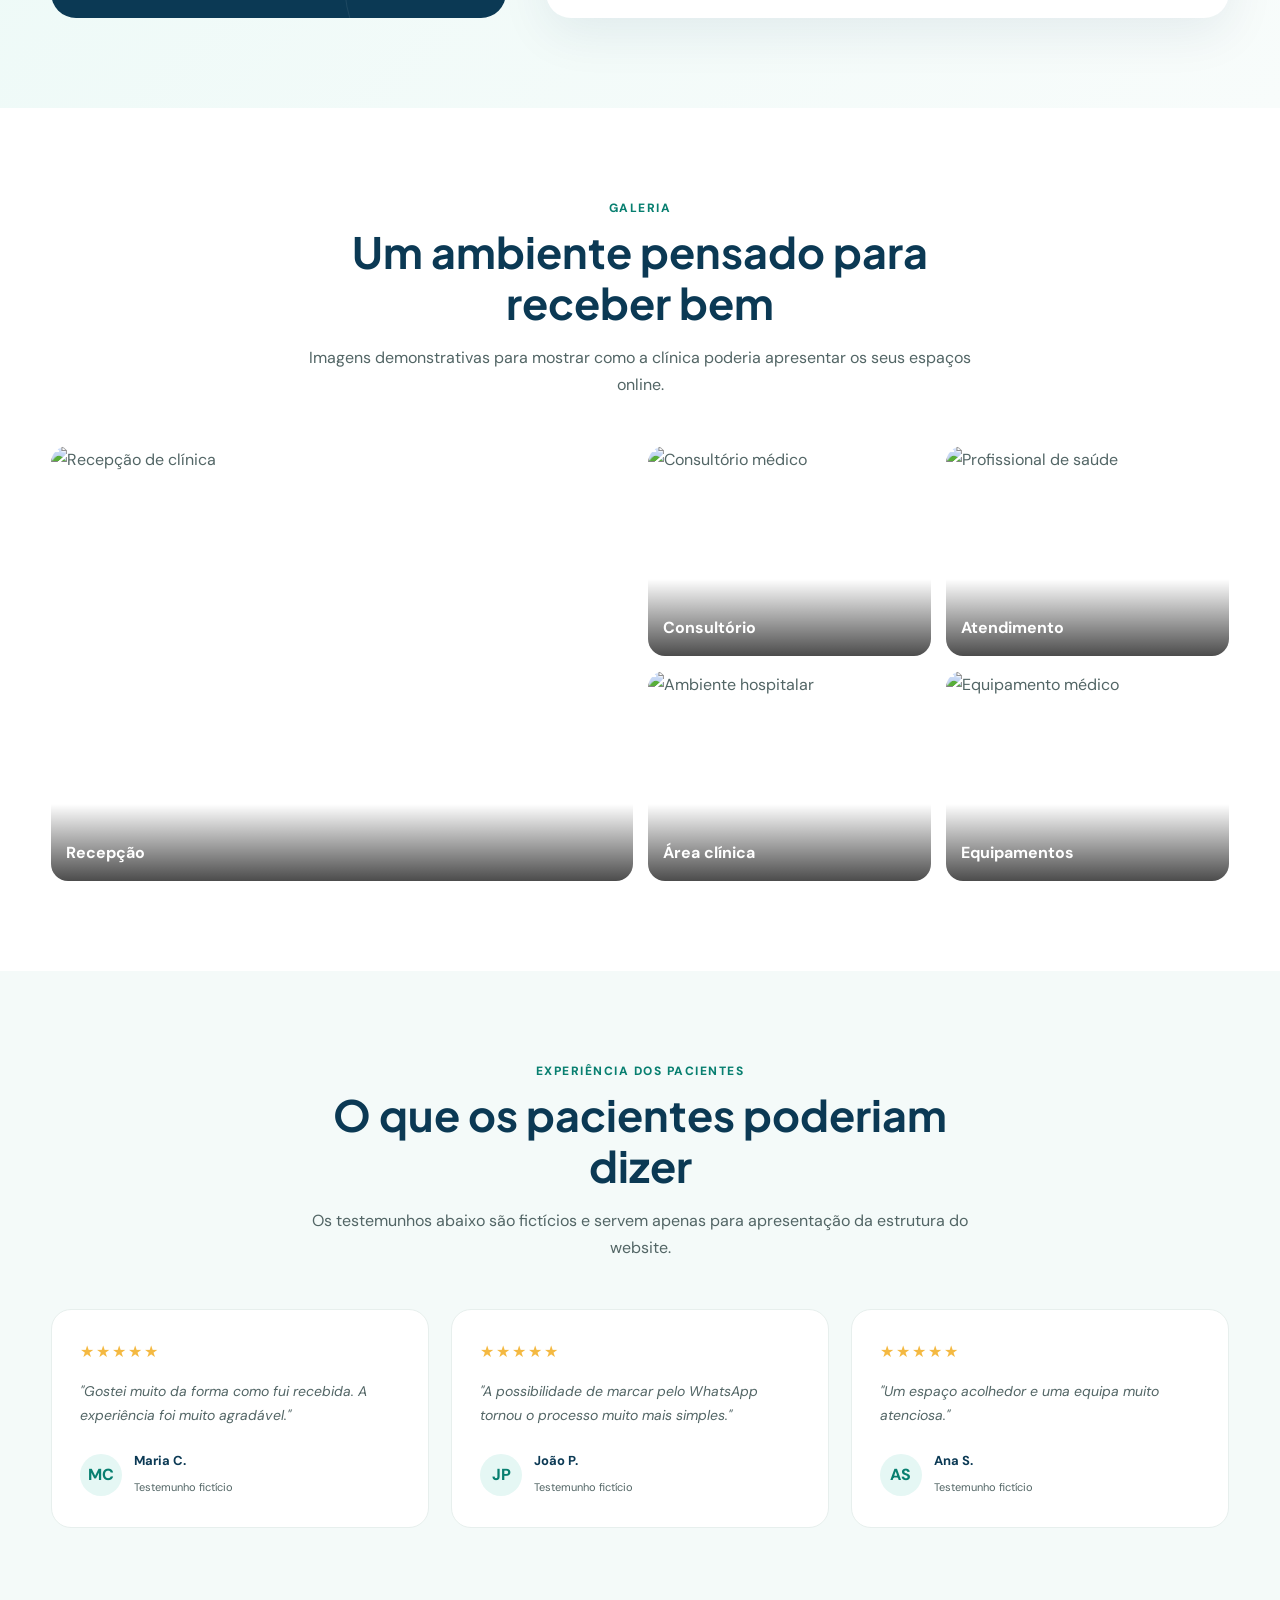
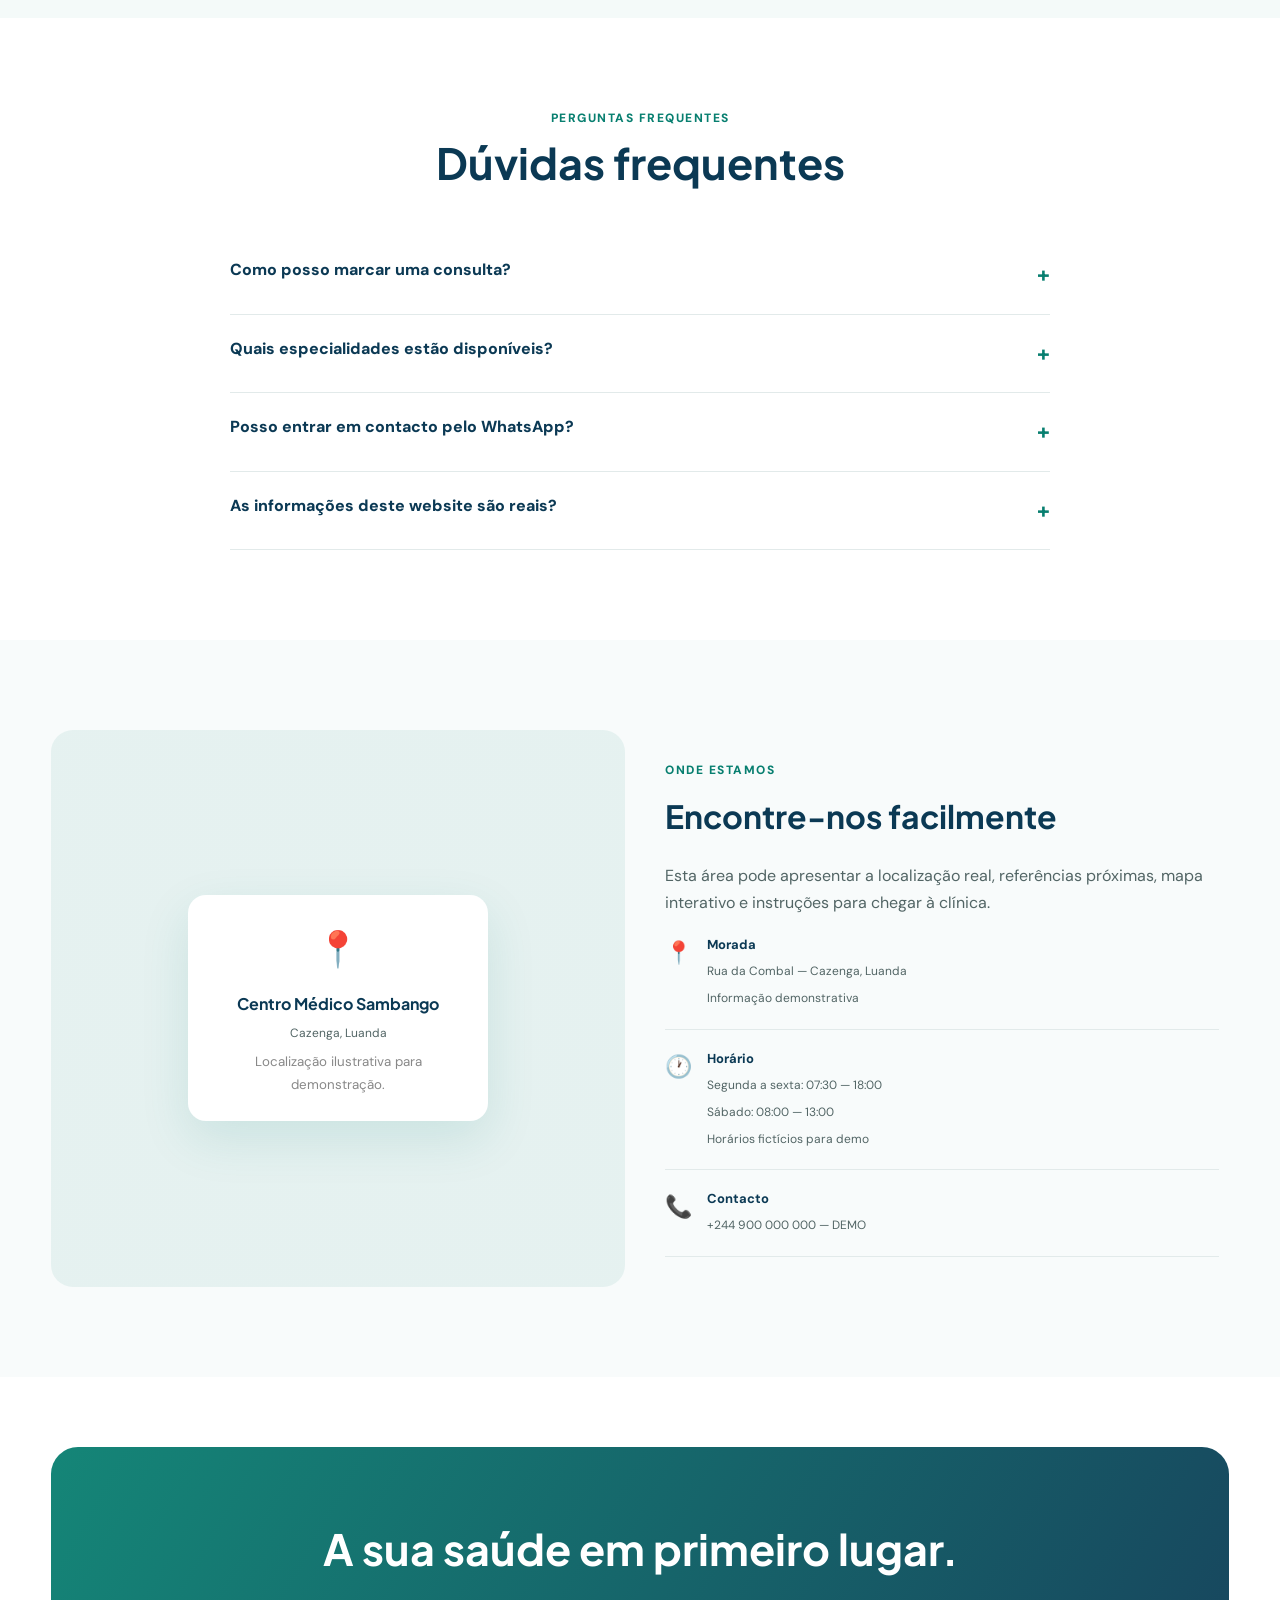
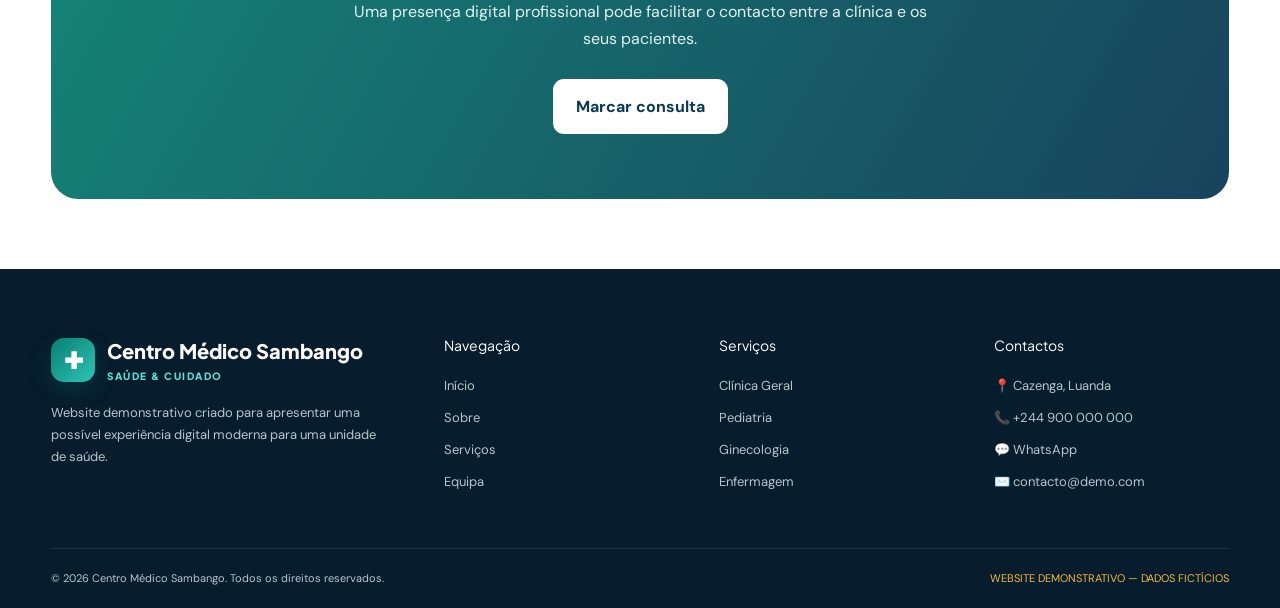
==== commit f9ed64fb: "Update fmt.Println message from 'Hello' to 'Goodbye'" ====
--- a/index.html
+++ b/index.html
@@ -1,926 +1,2533 @@
 <!DOCTYPE html>
-<html lang="pt-AO">
+<html lang="pt">
 <head>
-  <meta charset="UTF-8">
-
-  <meta
-    name="viewport"
-    content="width=device-width, initial-scale=1.0"
-  >
-
-  <title>Centro Médico Sambango | Luanda</title>
-
-  <meta
-    name="description"
-    content="Centro Médico Sambango em Luanda. Consulte informações, serviços, localização e marque a sua consulta através do WhatsApp."
-  >
-
-  <meta
-    name="keywords"
-    content="Centro Médico Sambango, Posto Médico Sambango, Sambango, Cazenga, Luanda, Angola, consultas médicas, clínica, saúde"
-  >
-
-  <meta name="author" content="Centro Médico Sambango">
-
-  <meta name="theme-color" content="#087f70">
-
-  <!-- Open Graph -->
-  <meta property="og:title" content="Centro Médico Sambango | Luanda">
-
-  <meta
-    property="og:description"
-    content="Centro Médico Sambango em Luanda. Informações, serviços, localização e marcação de consultas."
-  >
-
-  <meta property="og:type" content="website">
-
-  <meta
-    property="og:image"
-    content="images/og-sambango.jpg"
-  >
-
-  <meta
-    property="og:image:alt"
-    content="Centro Médico Sambango"
-  >
-
-  <!-- Favicon -->
-  <link
-    rel="icon"
-    href="images/favicon.svg"
-    type="image/svg+xml"
-  >
-
-  <!-- Fonts -->
-  <link rel="preconnect" href="https://fonts.googleapis.com">
-
-  <link
-    rel="preconnect"
-    href="https://fonts.gstatic.com"
-    crossorigin
-  >
-
-  <link
-    href="https://fonts.googleapis.com/css2?family=DM+Sans:wght@400;500;600;700;800&family=Plus+Jakarta+Sans:wght@600;700;800&display=swap"
-    rel="stylesheet"
-  >
-
-  <!-- CSS -->
-  <link
-    rel="stylesheet"
-    href="assets/style.css"
-  >
+<meta charset="UTF-8">
+<meta name="viewport" content="width=device-width, initial-scale=1.0">
+
+<title>Centro Médico Sambango | Saúde e Cuidado em Luanda</title>
+
+<meta name="description" content="Centro Médico Sambango — demonstração de website profissional para clínica médica em Luanda.">
+<meta name="theme-color" content="#087f70">
+
+<link rel="preconnect" href="https://fonts.googleapis.com">
+<link rel="preconnect" href="https://fonts.gstatic.com" crossorigin>
+<link href="https://fonts.googleapis.com/css2?family=DM+Sans:wght@400;500;600;700&family=Plus+Jakarta+Sans:wght@600;700;800&display=swap" rel="stylesheet">
+
+<style>
+:root{
+    --primary:#087f70;
+    --primary-dark:#056458;
+    --secondary:#0b3954;
+    --accent:#2ec4b6;
+    --light:#f4faf9;
+    --white:#ffffff;
+    --dark:#102a2a;
+    --text:#526565;
+    --gold:#f4b942;
+    --danger:#e85d5d;
+    --shadow:0 18px 50px rgba(8,127,112,.12);
+    --radius:20px;
+    --transition:.3s ease;
+}
+
+*{
+    margin:0;
+    padding:0;
+    box-sizing:border-box;
+}
+
+html{
+    scroll-behavior:smooth;
+}
+
+body{
+    font-family:"DM Sans",sans-serif;
+    color:var(--text);
+    background:#fff;
+    line-height:1.7;
+    overflow-x:hidden;
+}
+
+img{
+    max-width:100%;
+    display:block;
+}
+
+a{
+    text-decoration:none;
+    color:inherit;
+}
+
+button,
+input,
+select,
+textarea{
+    font-family:inherit;
+}
+
+.container{
+    width:min(1180px,92%);
+    margin:auto;
+}
+
+/* =========================
+   DEMO NOTICE
+========================= */
+
+.demo-bar{
+    background:#102a2a;
+    color:#fff;
+    text-align:center;
+    padding:8px 15px;
+    font-size:12px;
+    letter-spacing:.2px;
+}
+
+.demo-bar strong{
+    color:#f4b942;
+}
+
+/* =========================
+   HEADER
+========================= */
+
+header{
+    position:sticky;
+    top:0;
+    z-index:1000;
+    background:rgba(255,255,255,.96);
+    backdrop-filter:blur(15px);
+    border-bottom:1px solid #eaf0ef;
+}
+
+.navbar{
+    min-height:76px;
+    display:flex;
+    align-items:center;
+    justify-content:space-between;
+    gap:25px;
+}
+
+.logo{
+    display:flex;
+    align-items:center;
+    gap:12px;
+    font-family:"Plus Jakarta Sans",sans-serif;
+    font-weight:800;
+    color:var(--secondary);
+    font-size:20px;
+}
+
+.logo-icon{
+    width:44px;
+    height:44px;
+    border-radius:13px;
+    display:grid;
+    place-items:center;
+    background:linear-gradient(135deg,var(--primary),var(--accent));
+    color:white;
+    font-size:23px;
+    box-shadow:0 8px 22px rgba(8,127,112,.22);
+}
+
+.logo small{
+    display:block;
+    font-size:10px;
+    color:var(--primary);
+    letter-spacing:1.5px;
+    text-transform:uppercase;
+}
+
+.nav-links{
+    display:flex;
+    align-items:center;
+    gap:27px;
+    list-style:none;
+}
+
+.nav-links a{
+    color:#304b4b;
+    font-weight:600;
+    font-size:14px;
+    transition:var(--transition);
+}
+
+.nav-links a:hover{
+    color:var(--primary);
+}
+
+.nav-cta{
+    background:var(--primary)!important;
+    color:white!important;
+    padding:11px 18px;
+    border-radius:10px;
+}
+
+.menu-btn{
+    display:none;
+    border:0;
+    background:transparent;
+    font-size:27px;
+    color:var(--secondary);
+    cursor:pointer;
+}
+
+/* =========================
+   HERO
+========================= */
+
+.hero{
+    position:relative;
+    min-height:690px;
+    display:flex;
+    align-items:center;
+    background:
+        linear-gradient(90deg,rgba(5,31,43,.93) 0%,rgba(5,31,43,.78) 45%,rgba(5,31,43,.22) 100%),
+        url("https://images.unsplash.com/photo-1519494026892-80bbd2d6fd0d?auto=format&fit=crop&w=2000&q=85")
+        center/cover no-repeat;
+    color:white;
+}
+
+.hero-content{
+    max-width:720px;
+    padding:90px 0;
+}
+
+.hero-tag{
+    display:inline-flex;
+    align-items:center;
+    gap:8px;
+    background:rgba(46,196,182,.15);
+    border:1px solid rgba(46,196,182,.35);
+    color:#b8fff7;
+    padding:8px 14px;
+    border-radius:50px;
+    font-size:13px;
+    font-weight:700;
+    margin-bottom:20px;
+}
+
+.hero h1{
+    font-family:"Plus Jakarta Sans",sans-serif;
+    font-size:clamp(40px,6vw,68px);
+    line-height:1.08;
+    letter-spacing:-2.5px;
+    margin-bottom:22px;
+}
+
+.hero h1 span{
+    color:#55dfd1;
+}
+
+.hero p{
+    max-width:610px;
+    font-size:18px;
+    color:#e2eeee;
+    margin-bottom:32px;
+}
+
+.hero-buttons{
+    display:flex;
+    flex-wrap:wrap;
+    gap:14px;
+}
+
+.btn{
+    display:inline-flex;
+    align-items:center;
+    justify-content:center;
+    gap:9px;
+    padding:14px 23px;
+    border-radius:11px;
+    font-weight:700;
+    border:0;
+    cursor:pointer;
+    transition:var(--transition);
+}
+
+.btn-primary{
+    background:var(--primary);
+    color:#fff;
+}
+
+.btn-primary:hover{
+    background:#096c60;
+    transform:translateY(-2px);
+}
+
+.btn-white{
+    background:#fff;
+    color:var(--secondary);
+}
+
+.btn-white:hover{
+    transform:translateY(-2px);
+}
+
+.hero-stats{
+    display:flex;
+    gap:35px;
+    margin-top:50px;
+    flex-wrap:wrap;
+}
+
+.hero-stat strong{
+    display:block;
+    font-family:"Plus Jakarta Sans";
+    font-size:26px;
+    color:#fff;
+}
+
+.hero-stat span{
+    color:#c9d9d9;
+    font-size:13px;
+}
+
+/* =========================
+   GENERAL
+========================= */
+
+section{
+    padding:90px 0;
+}
+
+.section-head{
+    max-width:680px;
+    margin:0 auto 48px;
+    text-align:center;
+}
+
+.section-label{
+    color:var(--primary);
+    text-transform:uppercase;
+    letter-spacing:1.5px;
+    font-size:12px;
+    font-weight:800;
+    margin-bottom:9px;
+}
+
+.section-title{
+    color:var(--secondary);
+    font-family:"Plus Jakarta Sans";
+    font-size:clamp(29px,4vw,43px);
+    line-height:1.18;
+    margin-bottom:15px;
+}
+
+.section-text{
+    color:var(--text);
+}
+
+/* =========================
+   TRUST STRIP
+========================= */
+
+.trust{
+    background:#fff;
+    position:relative;
+    margin-top:-40px;
+    z-index:10;
+}
+
+.trust-grid{
+    background:#fff;
+    border-radius:18px;
+    box-shadow:var(--shadow);
+    display:grid;
+    grid-template-columns:repeat(4,1fr);
+    overflow:hidden;
+}
+
+.trust-item{
+    padding:27px 22px;
+    display:flex;
+    align-items:center;
+    gap:15px;
+    border-right:1px solid #edf2f1;
+}
+
+.trust-item:last-child{
+    border:0;
+}
+
+.trust-icon{
+    min-width:47px;
+    height:47px;
+    display:grid;
+    place-items:center;
+    border-radius:12px;
+    background:#e7f7f4;
+    color:var(--primary);
+    font-size:21px;
+}
+
+.trust-item strong{
+    display:block;
+    color:var(--secondary);
+    font-size:14px;
+}
+
+.trust-item span{
+    font-size:12px;
+}
+
+/* =========================
+   SERVICES
+========================= */
+
+.services{
+    background:var(--light);
+}
+
+.service-grid{
+    display:grid;
+    grid-template-columns:repeat(4,1fr);
+    gap:20px;
+}
+
+.service-card{
+    background:#fff;
+    border:1px solid #e9f0ef;
+    border-radius:var(--radius);
+    padding:27px;
+    transition:var(--transition);
+}
+
+.service-card:hover{
+    transform:translateY(-7px);
+    box-shadow:var(--shadow);
+    border-color:transparent;
+}
+
+.service-icon{
+    width:57px;
+    height:57px;
+    display:grid;
+    place-items:center;
+    border-radius:16px;
+    background:#e7f7f4;
+    font-size:25px;
+    margin-bottom:20px;
+}
+
+.service-card h3{
+    color:var(--secondary);
+    font-family:"Plus Jakarta Sans";
+    font-size:17px;
+    margin-bottom:8px;
+}
+
+.service-card p{
+    font-size:13px;
+}
+
+.service-link{
+    display:inline-block;
+    color:var(--primary);
+    margin-top:15px;
+    font-size:13px;
+    font-weight:800;
+}
+
+/* =========================
+   ABOUT
+========================= */
+
+.about-grid{
+    display:grid;
+    grid-template-columns:1fr 1fr;
+    gap:70px;
+    align-items:center;
+}
+
+.about-image{
+    position:relative;
+}
+
+.about-image img{
+    width:100%;
+    height:540px;
+    object-fit:cover;
+    border-radius:25px;
+}
+
+.experience-box{
+    position:absolute;
+    right:-25px;
+    bottom:25px;
+    background:#fff;
+    border-radius:18px;
+    padding:22px;
+    box-shadow:var(--shadow);
+    width:190px;
+}
+
+.experience-box strong{
+    display:block;
+    font-family:"Plus Jakarta Sans";
+    font-size:32px;
+    color:var(--primary);
+}
+
+.experience-box span{
+    font-size:12px;
+}
+
+.about-content .section-label{
+    text-align:left;
+}
+
+.about-content .section-title{
+    margin-bottom:20px;
+}
+
+.check-list{
+    list-style:none;
+    margin:27px 0;
+}
+
+.check-list li{
+    display:flex;
+    gap:11px;
+    margin-bottom:14px;
+    font-weight:600;
+    color:#304b4b;
+}
+
+.check{
+    color:var(--primary);
+    font-weight:900;
+}
+
+/* =========================
+   NUMBERS
+========================= */
+
+.numbers{
+    background:var(--secondary);
+    color:white;
+}
+
+.numbers-grid{
+    display:grid;
+    grid-template-columns:repeat(4,1fr);
+    text-align:center;
+}
+
+.number-item{
+    padding:15px;
+    border-right:1px solid rgba(255,255,255,.12);
+}
+
+.number-item:last-child{
+    border:0;
+}
+
+.number-item strong{
+    font-family:"Plus Jakarta Sans";
+    font-size:42px;
+    color:#5de1d4;
+}
+
+.number-item span{
+    display:block;
+    color:#c7d6d8;
+    font-size:13px;
+}
+
+/* =========================
+   TEAM
+========================= */
+
+.team-grid{
+    display:grid;
+    grid-template-columns:repeat(3,1fr);
+    gap:25px;
+}
+
+.team-card{
+    border:1px solid #e8efee;
+    border-radius:22px;
+    overflow:hidden;
+    background:white;
+    transition:var(--transition);
+}
+
+.team-card:hover{
+    transform:translateY(-6px);
+    box-shadow:var(--shadow);
+}
+
+.team-photo{
+    height:320px;
+    position:relative;
+    overflow:hidden;
+}
+
+.team-photo img{
+    width:100%;
+    height:100%;
+    object-fit:cover;
+    transition:.5s ease;
+}
+
+.team-card:hover .team-photo img{
+    transform:scale(1.04);
+}
+
+.team-info{
+    padding:23px;
+}
+
+.team-info h3{
+    font-family:"Plus Jakarta Sans";
+    color:var(--secondary);
+    font-size:18px;
+}
+
+.team-role{
+    color:var(--primary);
+    font-size:13px;
+    font-weight:700;
+    margin:4px 0 12px;
+}
+
+.team-info p{
+    font-size:13px;
+}
+
+/* =========================
+   APPOINTMENT
+========================= */
+
+.appointment{
+    background:linear-gradient(135deg,#eaf9f6,#f8fcfb);
+}
+
+.appointment-grid{
+    display:grid;
+    grid-template-columns:.8fr 1.2fr;
+    gap:40px;
+    align-items:stretch;
+}
+
+.appointment-info{
+    background:var(--secondary);
+    color:white;
+    border-radius:25px;
+    padding:45px;
+    position:relative;
+    overflow:hidden;
+}
+
+.appointment-info:after{
+    content:"";
+    position:absolute;
+    width:250px;
+    height:250px;
+    border:1px solid rgba(255,255,255,.08);
+    border-radius:50%;
+    right:-90px;
+    bottom:-90px;
+}
+
+.appointment-info h2{
+    font-family:"Plus Jakarta Sans";
+    font-size:34px;
+    line-height:1.2;
+    margin-bottom:17px;
+}
+
+.appointment-info p{
+    color:#cbdcdd;
+}
+
+.contact-info{
+    margin-top:35px;
+}
+
+.contact-row{
+    display:flex;
+    gap:13px;
+    margin-bottom:20px;
+}
+
+.contact-row span:first-child{
+    font-size:20px;
+}
+
+.contact-row strong{
+    display:block;
+    font-size:13px;
+}
+
+.contact-row small{
+    color:#b9cbcd;
+}
+
+.appointment-form{
+    background:#fff;
+    border-radius:25px;
+    padding:40px;
+    box-shadow:0 15px 50px rgba(11,57,84,.08);
+}
+
+.form-grid{
+    display:grid;
+    grid-template-columns:1fr 1fr;
+    gap:17px;
+}
+
+.form-group{
+    display:flex;
+    flex-direction:column;
+    gap:7px;
+}
+
+.form-group.full{
+    grid-column:1/-1;
+}
+
+.form-group label{
+    color:var(--secondary);
+    font-size:13px;
+    font-weight:700;
+}
+
+.form-group input,
+.form-group select,
+.form-group textarea{
+    border:1px solid #dce7e5;
+    border-radius:10px;
+    padding:13px 14px;
+    outline:none;
+    font-size:14px;
+    background:#fbfdfd;
+    color:#304b4b;
+}
+
+.form-group input:focus,
+.form-group select:focus,
+.form-group textarea:focus{
+    border-color:var(--primary);
+}
+
+.form-group textarea{
+    resize:vertical;
+    min-height:110px;
+}
+
+.form-note{
+    margin-top:12px;
+    font-size:11px;
+    color:#7b8b8b;
+}
+
+/* =========================
+   GALLERY
+========================= */
+
+.gallery{
+    background:#fff;
+}
+
+.gallery-grid{
+    display:grid;
+    grid-template-columns:repeat(4,1fr);
+    grid-auto-rows:210px;
+    gap:15px;
+}
+
+.gallery-item{
+    position:relative;
+    border-radius:17px;
+    overflow:hidden;
+}
+
+.gallery-item:first-child{
+    grid-column:span 2;
+    grid-row:span 2;
+}
+
+.gallery-item img{
+    width:100%;
+    height:100%;
+    object-fit:cover;
+    transition:.5s ease;
+}
+
+.gallery-item:hover img{
+    transform:scale(1.06);
+}
+
+.gallery-caption{
+    position:absolute;
+    left:0;
+    right:0;
+    bottom:0;
+    padding:35px 15px 15px;
+    color:#fff;
+    font-weight:700;
+    background:linear-gradient(transparent,rgba(0,0,0,.7));
+}
+
+/* =========================
+   TESTIMONIALS
+========================= */
+
+.testimonials{
+    background:var(--light);
+}
+
+.testimonial-grid{
+    display:grid;
+    grid-template-columns:repeat(3,1fr);
+    gap:22px;
+}
+
+.testimonial{
+    background:white;
+    border:1px solid #e7efed;
+    border-radius:20px;
+    padding:28px;
+}
+
+.stars{
+    color:var(--gold);
+    letter-spacing:2px;
+    margin-bottom:15px;
+}
+
+.testimonial p{
+    font-size:14px;
+    font-style:italic;
+    margin-bottom:22px;
+}
+
+.testimonial-author{
+    display:flex;
+    align-items:center;
+    gap:12px;
+}
+
+.avatar{
+    width:42px;
+    height:42px;
+    border-radius:50%;
+    display:grid;
+    place-items:center;
+    background:#e5f7f4;
+    color:var(--primary);
+    font-weight:800;
+}
+
+.testimonial-author strong{
+    color:var(--secondary);
+    display:block;
+    font-size:13px;
+}
+
+.testimonial-author small{
+    font-size:11px;
+}
+
+/* =========================
+   FAQ
+========================= */
+
+.faq-grid{
+    max-width:820px;
+    margin:auto;
+}
+
+details{
+    border-bottom:1px solid #e2eaea;
+    padding:20px 0;
+}
+
+summary{
+    cursor:pointer;
+    list-style:none;
+    color:var(--secondary);
+    font-weight:800;
+    display:flex;
+    justify-content:space-between;
+    gap:20px;
+}
+
+summary::-webkit-details-marker{
+    display:none;
+}
+
+summary:after{
+    content:"+";
+    color:var(--primary);
+    font-size:22px;
+}
+
+details[open] summary:after{
+    content:"−";
+}
+
+details p{
+    padding-top:13px;
+    font-size:14px;
+}
+
+/* =========================
+   LOCATION
+========================= */
+
+.location{
+    background:#f8fbfb;
+}
+
+.location-grid{
+    display:grid;
+    grid-template-columns:1fr 1fr;
+    gap:30px;
+}
+
+.map{
+    min-height:390px;
+    border-radius:22px;
+    overflow:hidden;
+    background:
+        linear-gradient(rgba(8,127,112,.08),rgba(8,127,112,.08)),
+        url("https://images.unsplash.com/photo-1569336415962-a4bd9f69cd83?auto=format&fit=crop&w=1200&q=80")
+        center/cover;
+    display:flex;
+    align-items:center;
+    justify-content:center;
+}
+
+.map-card{
+    background:white;
+    padding:25px;
+    border-radius:18px;
+    box-shadow:var(--shadow);
+    max-width:300px;
+    text-align:center;
+}
+
+.map-card strong{
+    display:block;
+    color:var(--secondary);
+    font-family:"Plus Jakarta Sans";
+    margin-bottom:6px;
+}
+
+.location-content{
+    padding:30px 10px;
+}
+
+.location-content h2{
+    font-family:"Plus Jakarta Sans";
+    color:var(--secondary);
+    font-size:32px;
+    margin-bottom:18px;
+}
+
+.location-detail{
+    display:flex;
+    gap:15px;
+    padding:18px 0;
+    border-bottom:1px solid #e2eaea;
+}
+
+.location-detail span{
+    font-size:22px;
+}
+
+.location-detail strong{
+    color:var(--secondary);
+    display:block;
+    font-size:13px;
+}
+
+.location-detail small{
+    font-size:12px;
+}
+
+/* =========================
+   CTA
+========================= */
+
+.cta{
+    padding:70px 0;
+}
+
+.cta-box{
+    background:
+        linear-gradient(120deg,rgba(8,127,112,.95),rgba(11,57,84,.95)),
+        url("https://images.unsplash.com/photo-1576091160399-112ba8d25d1d?auto=format&fit=crop&w=1600&q=80")
+        center/cover;
+    color:white;
+    padding:65px;
+    border-radius:27px;
+    text-align:center;
+}
+
+.cta-box h2{
+    font-family:"Plus Jakarta Sans";
+    font-size:clamp(30px,4vw,43px);
+    margin-bottom:13px;
+}
+
+.cta-box p{
+    max-width:600px;
+    margin:0 auto 27px;
+    color:#e2f3f1;
+}
+
+/* =========================
+   FOOTER
+========================= */
+
+footer{
+    background:#071c2c;
+    color:#b6c7cc;
+    padding-top:65px;
+}
+
+.footer-grid{
+    display:grid;
+    grid-template-columns:1.5fr 1fr 1fr 1fr;
+    gap:40px;
+    padding-bottom:45px;
+}
+
+.footer-brand .logo{
+    color:white;
+    margin-bottom:17px;
+}
+
+.footer-brand p{
+    font-size:13px;
+    max-width:330px;
+}
+
+.footer-title{
+    color:white;
+    font-family:"Plus Jakarta Sans";
+    margin-bottom:17px;
+    font-size:14px;
+}
+
+.footer-links{
+    list-style:none;
+}
+
+.footer-links li{
+    margin-bottom:10px;
+    font-size:13px;
+}
+
+.footer-links a:hover{
+    color:#5de1d4;
+}
+
+.footer-bottom{
+    border-top:1px solid rgba(255,255,255,.1);
+    padding:20px 0;
+    font-size:11px;
+    display:flex;
+    justify-content:space-between;
+    gap:20px;
+    flex-wrap:wrap;
+}
+
+.demo-label{
+    color:#f4b942;
+}
+
+/* =========================
+   WHATSAPP
+========================= */
+
+.whatsapp{
+    position:fixed;
+    right:20px;
+    bottom:20px;
+    width:58px;
+    height:58px;
+    border-radius:50%;
+    background:#25D366;
+    color:white;
+    display:grid;
+    place-items:center;
+    font-size:27px;
+    z-index:2000;
+    box-shadow:0 10px 30px rgba(37,211,102,.35);
+    transition:var(--transition);
+}
+
+.whatsapp:hover{
+    transform:scale(1.08);
+}
+
+/* =========================
+   REVEAL
+========================= */
+
+.reveal{
+    opacity:0;
+    transform:translateY(25px);
+    transition:.7s ease;
+}
+
+.reveal.visible{
+    opacity:1;
+    transform:none;
+}
+
+/* =========================
+   RESPONSIVE
+========================= */
+
+@media(max-width:1000px){
+
+    .nav-links{
+        gap:16px;
+    }
+
+    .service-grid{
+        grid-template-columns:repeat(2,1fr);
+    }
+
+    .trust-grid{
+        grid-template-columns:repeat(2,1fr);
+    }
+
+    .trust-item:nth-child(2){
+        border-right:0;
+    }
+
+    .about-grid{
+        gap:40px;
+    }
+
+    .footer-grid{
+        grid-template-columns:repeat(2,1fr);
+    }
+}
+
+@media(max-width:760px){
+
+    section{
+        padding:70px 0;
+    }
+
+    .menu-btn{
+        display:block;
+    }
+
+    .nav-links{
+        position:absolute;
+        top:76px;
+        left:0;
+        right:0;
+        background:white;
+        padding:20px;
+        flex-direction:column;
+        align-items:stretch;
+        gap:0;
+        border-bottom:1px solid #e7eeee;
+        box-shadow:0 15px 25px rgba(0,0,0,.07);
+        display:none;
+    }
+
+    .nav-links.active{
+        display:flex;
+    }
+
+    .nav-links li{
+        padding:10px 0;
+    }
+
+    .nav-cta{
+        display:inline-flex;
+        justify-content:center;
+    }
+
+    .hero{
+        min-height:650px;
+    }
+
+    .hero h1{
+        letter-spacing:-1.5px;
+    }
+
+    .hero-stats{
+        gap:22px;
+    }
+
+    .trust-grid{
+        grid-template-columns:1fr;
+    }
+
+    .trust-item{
+        border-right:0;
+        border-bottom:1px solid #edf2f1;
+    }
+
+    .service-grid{
+        grid-template-columns:1fr;
+    }
+
+    .about-grid,
+    .appointment-grid,
+    .location-grid{
+        grid-template-columns:1fr;
+    }
+
+    .about-image img{
+        height:400px;
+    }
+
+    .experience-box{
+        right:15px;
+    }
+
+    .numbers-grid{
+        grid-template-columns:1fr 1fr;
+    }
+
+    .number-item{
+        border-bottom:1px solid rgba(255,255,255,.12);
+    }
+
+    .number-item:nth-child(2){
+        border-right:0;
+    }
+
+    .team-grid,
+    .testimonial-grid{
+        grid-template-columns:1fr;
+    }
+
+    .gallery-grid{
+        grid-template-columns:1fr 1fr;
+        grid-auto-rows:180px;
+    }
+
+    .gallery-item:first-child{
+        grid-column:span 2;
+        grid-row:span 1;
+    }
+
+    .appointment-info,
+    .appointment-form{
+        padding:28px;
+    }
+
+    .form-grid{
+        grid-template-columns:1fr;
+    }
+
+    .form-group.full{
+        grid-column:auto;
+    }
+
+    .cta-box{
+        padding:45px 25px;
+    }
+
+    .footer-grid{
+        grid-template-columns:1fr;
+    }
+}
+
+@media(max-width:480px){
+
+    .hero{
+        min-height:700px;
+    }
+
+    .hero-content{
+        padding:65px 0;
+    }
+
+    .hero p{
+        font-size:16px;
+    }
+
+    .hero-buttons{
+        flex-direction:column;
+        align-items:stretch;
+    }
+
+    .hero-buttons .btn{
+        width:100%;
+    }
+
+    .numbers-grid{
+        grid-template-columns:1fr;
+    }
+
+    .number-item{
+        border-right:0;
+    }
+
+    .gallery-grid{
+        grid-template-columns:1fr;
+    }
+
+    .gallery-item:first-child{
+        grid-column:auto;
+    }
+
+    .gallery-item{
+        grid-row:auto!important;
+    }
+
+    .footer-bottom{
+        flex-direction:column;
+    }
+}
+</style>
 </head>
 
 <body>
 
-  <!-- =========================
-       TOP BAR
-  ========================== -->
-  <div class="topbar">
-
-    <div class="container inner">
-
-      <span>
-        Atendimento de saúde em
-        <strong>Luanda</strong>
-      </span>
-
-      <span>
-        WhatsApp:
-        <a
-          href="https://wa.me/244956967881"
-          target="_blank"
-          rel="noopener noreferrer"
-        >
-          956 967 881
+<!-- =========================
+     DEMO NOTICE
+========================= -->
+
+<div class="demo-bar">
+    <strong>DEMO</strong> — Este website contém imagens, nomes, números, horários e testemunhos fictícios criados exclusivamente para apresentação.
+</div>
+
+<!-- =========================
+     HEADER
+========================= -->
+
+<header>
+    <div class="container navbar">
+
+        <a href="#inicio" class="logo">
+            <div class="logo-icon">✚</div>
+            <div>
+                Centro Médico Sambango
+                <small>Saúde & Cuidado</small>
+            </div>
         </a>
-      </span>
+
+        <button class="menu-btn" id="menuBtn" aria-label="Abrir menu">
+            ☰
+        </button>
+
+        <ul class="nav-links" id="navLinks">
+            <li><a href="#inicio">Início</a></li>
+            <li><a href="#servicos">Serviços</a></li>
+            <li><a href="#equipa">Equipa</a></li>
+            <li><a href="#galeria">Galeria</a></li>
+            <li><a href="#localizacao">Localização</a></li>
+            <li>
+                <a href="#marcacao" class="nav-cta">Marcar consulta</a>
+            </li>
+        </ul>
 
     </div>
-
-  </div>
-
-
-  <!-- =========================
-       HEADER
-  ========================== -->
-  <header class="site-header">
-
-    <div class="container navbar">
-
-      <!-- LOGO -->
-      <a
-        class="logo"
-        href="index.html"
-        aria-label="Centro Médico Sambango - Início"
-      >
-
-        <img
-          src="images/logo.svg"
-          alt="Centro Médico Sambango"
-          class="logo-image"
-        >
-
-        <span class="logo-text">
-          Centro Médico
-          <strong>Sambango</strong>
-        </span>
-
-      </a>
-
-
-      <!-- MOBILE MENU BUTTON -->
-      <button
-        class="menu"
-        type="button"
-        aria-label="Abrir menu"
-        aria-expanded="false"
-        aria-controls="main-navigation"
-      >
-        ☰
-      </button>
-
-
-      <!-- NAVIGATION -->
-      <nav
-        id="main-navigation"
-        aria-label="Navegação principal"
-      >
-
-        <a
-          href="index.html"
-          class="active"
-        >
-          Início
-        </a>
-
-        <a href="sobre.html">
-          Sobre
-        </a>
-
-        <a href="servicos.html">
-          Serviços
-        </a>
-
-        <a href="especialidades.html">
-          Especialidades
-        </a>
-
-        <a href="galeria.html">
-          Galeria
-        </a>
-
-        <a href="contactos.html">
-          Contactos
-        </a>
-
-        <a
-          class="btn btn-primary"
-          href="marcacao.html"
-        >
-          Marcar consulta
-        </a>
-
-      </nav>
+</header>
+
+<!-- =========================
+     HERO
+========================= -->
+
+<main>
+
+<section class="hero" id="inicio">
+
+    <div class="container">
+
+        <div class="hero-content reveal">
+
+            <div class="hero-tag">
+                ✦ Cuidado médico próximo de si
+            </div>
+
+            <h1>
+                A sua saúde merece
+                <span>atenção especial.</span>
+            </h1>
+
+            <p>
+                Uma experiência de atendimento pensada para colocar
+                o paciente no centro de cada cuidado.
+            </p>
+
+            <div class="hero-buttons">
+
+                <a href="#marcacao" class="btn btn-primary">
+                    📅 Marcar consulta
+                </a>
+
+                <a href="#servicos" class="btn btn-white">
+                    Conhecer serviços →
+                </a>
+
+            </div>
+
+            <div class="hero-stats">
+
+                <div class="hero-stat">
+                    <strong>24h</strong>
+                    <span>Cuidado e atenção*</span>
+                </div>
+
+                <div class="hero-stat">
+                    <strong>+10</strong>
+                    <span>Especialidades*</span>
+                </div>
+
+                <div class="hero-stat">
+                    <strong>+5K</strong>
+                    <span>Pacientes atendidos*</span>
+                </div>
+
+            </div>
+
+        </div>
 
     </div>
 
-  </header>
-
-
-  <!-- =========================
-       MAIN
-  ========================== -->
-  <main>
-
-
-    <!-- =========================
-         HERO
-    ========================== -->
-    <section class="hero">
-
-      <div class="hero-overlay"></div>
-
-      <div class="container hero-content">
-
-        <div class="eyebrow">
-
-          <span class="dot"></span>
-
-          Centro Médico Sambango · Luanda
+</section>
+
+<!-- =========================
+     TRUST
+========================= -->
+
+<section class="trust">
+
+    <div class="container">
+
+        <div class="trust-grid reveal">
+
+            <div class="trust-item">
+                <div class="trust-icon">🩺</div>
+                <div>
+                    <strong>Atendimento médico</strong>
+                    <span>Cuidados personalizados</span>
+                </div>
+            </div>
+
+            <div class="trust-item">
+                <div class="trust-icon">👨‍⚕️</div>
+                <div>
+                    <strong>Equipa dedicada</strong>
+                    <span>Profissionais qualificados*</span>
+                </div>
+            </div>
+
+            <div class="trust-item">
+                <div class="trust-icon">❤️</div>
+                <div>
+                    <strong>Paciente em primeiro</strong>
+                    <span>Atendimento humanizado</span>
+                </div>
+            </div>
+
+            <div class="trust-item">
+                <div class="trust-icon">📅</div>
+                <div>
+                    <strong>Marcação fácil</strong>
+                    <span>Agende pelo WhatsApp</span>
+                </div>
+            </div>
 
         </div>
 
-
-        <h1>
-          A sua saúde merece
-          <span>cuidado.</span>
-        </h1>
-
-
-        <p>
-          Uma presença digital moderna para apresentar
-          o Centro Médico Sambango, os seus serviços e
-          facilitar o contacto e a marcação de consultas.
-        </p>
-
-
-        <div class="actions">
-
-          <a
-            class="btn btn-primary"
-            href="marcacao.html"
-          >
-            📅 Marcar consulta
-          </a>
-
-
-          <a
-            class="btn btn-light"
-            href="https://wa.me/244956967881"
-            target="_blank"
-            rel="noopener noreferrer"
-          >
-            💬 WhatsApp
-          </a>
+    </div>
+
+</section>
+
+<!-- =========================
+     SERVICES
+========================= -->
+
+<section class="services" id="servicos">
+
+    <div class="container">
+
+        <div class="section-head reveal">
+
+            <div class="section-label">
+                O que fazemos
+            </div>
+
+            <h2 class="section-title">
+                Cuidados pensados para toda a família
+            </h2>
+
+            <p class="section-text">
+                Na nossa demonstração, apresentamos diferentes áreas
+                que podem ser integradas num website médico moderno.
+            </p>
 
         </div>
 
-
-        <div class="hero-info">
-
-          <span>
-            ✓ Atendimento próximo
-          </span>
-
-          <span>
-            ✓ Contacto direto
-          </span>
-
-          <span>
-            ✓ Marcação por WhatsApp
-          </span>
+        <div class="service-grid">
+
+            <article class="service-card reveal">
+                <div class="service-icon">🩺</div>
+                <h3>Clínica Geral</h3>
+                <p>Avaliação geral, acompanhamento e orientação médica.</p>
+                <a href="#marcacao" class="service-link">Marcar consulta →</a>
+            </article>
+
+            <article class="service-card reveal">
+                <div class="service-icon">👶</div>
+                <h3>Pediatria</h3>
+                <p>Acompanhamento médico dedicado à saúde das crianças.</p>
+                <a href="#marcacao" class="service-link">Marcar consulta →</a>
+            </article>
+
+            <article class="service-card reveal">
+                <div class="service-icon">🌸</div>
+                <h3>Ginecologia</h3>
+                <p>Cuidados de saúde feminina e acompanhamento especializado.</p>
+                <a href="#marcacao" class="service-link">Marcar consulta →</a>
+            </article>
+
+            <article class="service-card reveal">
+                <div class="service-icon">🦷</div>
+                <h3>Medicina Dentária</h3>
+                <p>Cuidados preventivos e acompanhamento da saúde oral.</p>
+                <a href="#marcacao" class="service-link">Marcar consulta →</a>
+            </article>
+
+            <article class="service-card reveal">
+                <div class="service-icon">🔬</div>
+                <h3>Análises Clínicas</h3>
+                <p>Área demonstrativa para apresentação de exames laboratoriais.</p>
+                <a href="#marcacao" class="service-link">Saber mais →</a>
+            </article>
+
+            <article class="service-card reveal">
+                <div class="service-icon">💉</div>
+                <h3>Enfermagem</h3>
+                <p>Serviços de enfermagem e acompanhamento de cuidados.</p>
+                <a href="#marcacao" class="service-link">Saber mais →</a>
+            </article>
+
+            <article class="service-card reveal">
+                <div class="service-icon">🩻</div>
+                <h3>Ecografia</h3>
+                <p>Secção demonstrativa para exames de diagnóstico por imagem.</p>
+                <a href="#marcacao" class="service-link">Saber mais →</a>
+            </article>
+
+            <article class="service-card reveal">
+                <div class="service-icon">💊</div>
+                <h3>Farmácia</h3>
+                <p>Área demonstrativa para apresentação de serviços farmacêuticos.</p>
+                <a href="#marcacao" class="service-link">Saber mais →</a>
+            </article>
 
         </div>
 
-      </div>
-
-    </section>
-
-
-    <!-- =========================
-         QUICK SERVICES
-    ========================== -->
-    <section
-      class="quick"
-      aria-label="Acesso rápido"
-    >
-
-      <div class="container quick-grid">
-
-
-        <a
-          class="quick-item"
-          href="servicos.html"
-        >
-
-          <div class="quick-icon">
-            🩺
-          </div>
-
-          <div>
-
-            <strong>
-              Consultas
-            </strong>
-
-            <small>
-              Atendimento médico
-            </small>
-
-          </div>
-
-        </a>
-
-
-        <a
-          class="quick-item"
-          href="servicos.html"
-        >
-
-          <div class="quick-icon">
-            🧪
-          </div>
-
-          <div>
-
-            <strong>
-              Exames
-            </strong>
-
-            <small>
-              Apoio diagnóstico
-            </small>
-
-          </div>
-
-        </a>
-
-
-        <a
-          class="quick-item"
-          href="servicos.html"
-        >
-
-          <div class="quick-icon">
-            👩‍⚕️
-          </div>
-
-          <div>
-
-            <strong>
-              Cuidados
-            </strong>
-
-            <small>
-              Enfermagem e saúde
-            </small>
-
-          </div>
-
-        </a>
-
-
-        <a
-          class="quick-item"
-          href="marcacao.html"
-        >
-
-          <div class="quick-icon">
-            📅
-          </div>
-
-          <div>
-
-            <strong>
-              Marcação
-            </strong>
-
-            <small>
-              Solicite pelo WhatsApp
-            </small>
-
-          </div>
-
-        </a>
-
-      </div>
-
-    </section>
-
-
-    <!-- =========================
-         ABOUT
-    ========================== -->
-    <section class="soft">
-
-      <div class="container grid2">
-
-
-        <!-- IMAGE -->
-        <div class="visual has-photo">
-
-          <img
-            src="images/sambango.jpg"
-            alt="Centro Médico Sambango"
-            loading="lazy"
-          >
-
-          <div class="visual-card">
-
-            <strong>
-              Sambango
-            </strong>
+    </div>
+
+</section>
+
+<!-- =========================
+     ABOUT
+========================= -->
+
+<section id="sobre">
+
+    <div class="container">
+
+        <div class="about-grid">
+
+            <div class="about-image reveal">
+
+                <img
+                    src="https://images.unsplash.com/photo-1551076805-e1869033e561?auto=format&fit=crop&w=1000&q=85"
+                    alt="Ambiente médico moderno"
+                    loading="lazy"
+                >
+
+                <div class="experience-box">
+                    <strong>10+</strong>
+                    <span>Anos de experiência*</span>
+                </div>
+
+            </div>
+
+            <div class="about-content reveal">
+
+                <div class="section-label">
+                    Sobre a clínica
+                </div>
+
+                <h2 class="section-title">
+                    Mais do que atendimento. Uma experiência de cuidado.
+                </h2>
+
+                <p>
+                    Esta área apresenta como o Centro Médico Sambango
+                    poderia comunicar a sua missão, valores e compromisso
+                    com os pacientes através de um website profissional.
+                </p>
+
+                <ul class="check-list">
+
+                    <li>
+                        <span class="check">✓</span>
+                        Atendimento centrado no paciente
+                    </li>
+
+                    <li>
+                        <span class="check">✓</span>
+                        Ambiente moderno e acolhedor
+                    </li>
+
+                    <li>
+                        <span class="check">✓</span>
+                        Agendamento simplificado
+                    </li>
+
+                    <li>
+                        <span class="check">✓</span>
+                        Comunicação rápida pelo WhatsApp
+                    </li>
+
+                </ul>
+
+                <a href="#marcacao" class="btn btn-primary">
+                    Falar com a clínica
+                </a>
+
+            </div>
+
+        </div>
+
+    </div>
+
+</section>
+
+<!-- =========================
+     NUMBERS
+========================= -->
+
+<section class="numbers">
+
+    <div class="container">
+
+        <div class="numbers-grid">
+
+            <div class="number-item reveal">
+                <strong>10+</strong>
+                <span>Anos de experiência*</span>
+            </div>
+
+            <div class="number-item reveal">
+                <strong>5K+</strong>
+                <span>Pacientes atendidos*</span>
+            </div>
+
+            <div class="number-item reveal">
+                <strong>10+</strong>
+                <span>Especialidades*</span>
+            </div>
+
+            <div class="number-item reveal">
+                <strong>24/7</strong>
+                <span>Comunicação*</span>
+            </div>
+
+        </div>
+
+    </div>
+
+</section>
+
+<!-- =========================
+     TEAM
+========================= -->
+
+<section id="equipa">
+
+    <div class="container">
+
+        <div class="section-head reveal">
+
+            <div class="section-label">
+                A nossa equipa
+            </div>
+
+            <h2 class="section-title">
+                Profissionais dedicados ao seu cuidado
+            </h2>
+
+            <p class="section-text">
+                Os nomes e perfis abaixo são fictícios e foram criados
+                exclusivamente para esta demonstração.
+            </p>
+
+        </div>
+
+        <div class="team-grid">
+
+            <article class="team-card reveal">
+
+                <div class="team-photo">
+                    <img
+                        src="https://images.unsplash.com/photo-1612349317150-e413f6a5b16d?auto=format&fit=crop&w=800&q=85"
+                        alt="Dr. Carlos Manuel"
+                        loading="lazy"
+                    >
+                </div>
+
+                <div class="team-info">
+
+                    <h3>Dr. Carlos Manuel</h3>
+
+                    <div class="team-role">
+                        Clínica Geral — DEMO
+                    </div>
+
+                    <p>
+                        Perfil fictício utilizado para demonstrar
+                        a apresentação dos profissionais.
+                    </p>
+
+                </div>
+
+            </article>
+
+            <article class="team-card reveal">
+
+                <div class="team-photo">
+                    <img
+                        src="https://images.unsplash.com/photo-1594824476967-48c8b964273f?auto=format&fit=crop&w=800&q=85"
+                        alt="Dra. Ana Paula"
+                        loading="lazy"
+                    >
+                </div>
+
+                <div class="team-info">
+
+                    <h3>Dra. Ana Paula</h3>
+
+                    <div class="team-role">
+                        Pediatria — DEMO
+                    </div>
+
+                    <p>
+                        Perfil fictício utilizado para demonstrar
+                        a apresentação dos profissionais.
+                    </p>
+
+                </div>
+
+            </article>
+
+            <article class="team-card reveal">
+
+                <div class="team-photo">
+                    <img
+                        src="https://images.unsplash.com/photo-1559839734-2b71ea197ec2?auto=format&fit=crop&w=800&q=85"
+                        alt="Dra. Marta José"
+                        loading="lazy"
+                    >
+                </div>
+
+                <div class="team-info">
+
+                    <h3>Dra. Marta José</h3>
+
+                    <div class="team-role">
+                        Ginecologia — DEMO
+                    </div>
+
+                    <p>
+                        Perfil fictício utilizado para demonstrar
+                        a apresentação dos profissionais.
+                    </p>
+
+                </div>
+
+            </article>
+
+        </div>
+
+    </div>
+
+</section>
+
+<!-- =========================
+     APPOINTMENT
+========================= -->
+
+<section class="appointment" id="marcacao">
+
+    <div class="container">
+
+        <div class="appointment-grid">
+
+            <div class="appointment-info reveal">
+
+                <h2>
+                    Marque a sua consulta de forma simples.
+                </h2>
+
+                <p>
+                    Preencha o formulário e, nesta demonstração,
+                    o pedido será preparado automaticamente para
+                    envio pelo WhatsApp.
+                </p>
+
+                <div class="contact-info">
+
+                    <div class="contact-row">
+                        <span>📞</span>
+                        <div>
+                            <strong>Telefone</strong>
+                            <small>+244 900 000 000 — DEMO</small>
+                        </div>
+                    </div>
+
+                    <div class="contact-row">
+                        <span>💬</span>
+                        <div>
+                            <strong>WhatsApp</strong>
+                            <small>Atendimento por mensagem</small>
+                        </div>
+                    </div>
+
+                    <div class="contact-row">
+                        <span>📍</span>
+                        <div>
+                            <strong>Localização</strong>
+                            <small>Cazenga, Luanda — DEMO</small>
+                        </div>
+                    </div>
+
+                </div>
+
+            </div>
+
+            <form class="appointment-form reveal" id="appointmentForm">
+
+                <div class="section-label">
+                    Solicitar consulta
+                </div>
+
+                <h2 style="font-family:'Plus Jakarta Sans';color:#0b3954;margin-bottom:25px;">
+                    Preencha os seus dados
+                </h2>
+
+                <div class="form-grid">
+
+                    <div class="form-group">
+                        <label for="nome">Nome completo</label>
+                        <input id="nome" type="text" placeholder="Seu nome" required>
+                    </div>
+
+                    <div class="form-group">
+                        <label for="telefone">Telefone</label>
+                        <input id="telefone" type="tel" placeholder="+244..." required>
+                    </div>
+
+                    <div class="form-group">
+                        <label for="especialidade">Especialidade</label>
+
+                        <select id="especialidade" required>
+
+                            <option value="">Selecione</option>
+                            <option>Clínica Geral</option>
+                            <option>Pediatria</option>
+                            <option>Ginecologia</option>
+                            <option>Medicina Dentária</option>
+                            <option>Enfermagem</option>
+                            <option>Análises Clínicas</option>
+                            <option>Ecografia</option>
+
+                        </select>
+
+                    </div>
+
+                    <div class="form-group">
+                        <label for="data">Data pretendida</label>
+                        <input id="data" type="date" required>
+                    </div>
+
+                    <div class="form-group full">
+                        <label for="mensagem">Mensagem</label>
+
+                        <textarea
+                            id="mensagem"
+                            placeholder="Descreva brevemente o motivo do contacto..."
+                        ></textarea>
+
+                    </div>
+
+                    <div class="form-group full">
+
+                        <button type="submit" class="btn btn-primary">
+                            💬 Enviar pelo WhatsApp
+                        </button>
+
+                        <div class="form-note">
+                            * Nesta demo, os dados são enviados para o
+                            WhatsApp configurado no código.
+                        </div>
+
+                    </div>
+
+                </div>
+
+            </form>
+
+        </div>
+
+    </div>
+
+</section>
+
+<!-- =========================
+     GALLERY
+========================= -->
+
+<section class="gallery" id="galeria">
+
+    <div class="container">
+
+        <div class="section-head reveal">
+
+            <div class="section-label">
+                Galeria
+            </div>
+
+            <h2 class="section-title">
+                Um ambiente pensado para receber bem
+            </h2>
+
+            <p class="section-text">
+                Imagens demonstrativas para mostrar como a clínica
+                poderia apresentar os seus espaços online.
+            </p>
+
+        </div>
+
+        <div class="gallery-grid">
+
+            <div class="gallery-item reveal">
+
+                <img
+                    src="https://images.unsplash.com/photo-1519494026892-80bbd2d6fd0d?auto=format&fit=crop&w=1200&q=85"
+                    alt="Recepção de clínica"
+                    loading="lazy"
+                >
+
+                <div class="gallery-caption">
+                    Recepção
+                </div>
+
+            </div>
+
+            <div class="gallery-item reveal">
+
+                <img
+                    src="https://images.unsplash.com/photo-1626315869436-d6781ba69d6c?auto=format&fit=crop&w=900&q=85"
+                    alt="Consultório médico"
+                    loading="lazy"
+                >
+
+                <div class="gallery-caption">
+                    Consultório
+                </div>
+
+            </div>
+
+            <div class="gallery-item reveal">
+
+                <img
+                    src="https://images.unsplash.com/photo-1576091160550-2173dba999ef?auto=format&fit=crop&w=900&q=85"
+                    alt="Profissional de saúde"
+                    loading="lazy"
+                >
+
+                <div class="gallery-caption">
+                    Atendimento
+                </div>
+
+            </div>
+
+            <div class="gallery-item reveal">
+
+                <img
+                    src="https://images.unsplash.com/photo-1581595219315-a187dd40c322?auto=format&fit=crop&w=900&q=85"
+                    alt="Ambiente hospitalar"
+                    loading="lazy"
+                >
+
+                <div class="gallery-caption">
+                    Área clínica
+                </div>
+
+            </div>
+
+            <div class="gallery-item reveal">
+
+                <img
+                    src="https://images.unsplash.com/photo-1584982751601-97dcc096659c?auto=format&fit=crop&w=900&q=85"
+                    alt="Equipamento médico"
+                    loading="lazy"
+                >
+
+                <div class="gallery-caption">
+                    Equipamentos
+                </div>
+
+            </div>
+
+        </div>
+
+    </div>
+
+</section>
+
+<!-- =========================
+     TESTIMONIALS
+========================= -->
+
+<section class="testimonials">
+
+    <div class="container">
+
+        <div class="section-head reveal">
+
+            <div class="section-label">
+                Experiência dos pacientes
+            </div>
+
+            <h2 class="section-title">
+                O que os pacientes poderiam dizer
+            </h2>
+
+            <p class="section-text">
+                Os testemunhos abaixo são fictícios e servem apenas
+                para apresentação da estrutura do website.
+            </p>
+
+        </div>
+
+        <div class="testimonial-grid">
+
+            <article class="testimonial reveal">
+
+                <div class="stars">★★★★★</div>
+
+                <p>
+                    "Gostei muito da forma como fui recebida.
+                    A experiência foi muito agradável."
+                </p>
+
+                <div class="testimonial-author">
+                    <div class="avatar">MC</div>
+                    <div>
+                        <strong>Maria C.</strong>
+                        <small>Testemunho fictício</small>
+                    </div>
+                </div>
+
+            </article>
+
+            <article class="testimonial reveal">
+
+                <div class="stars">★★★★★</div>
+
+                <p>
+                    "A possibilidade de marcar pelo WhatsApp
+                    tornou o processo muito mais simples."
+                </p>
+
+                <div class="testimonial-author">
+                    <div class="avatar">JP</div>
+                    <div>
+                        <strong>João P.</strong>
+                        <small>Testemunho fictício</small>
+                    </div>
+                </div>
+
+            </article>
+
+            <article class="testimonial reveal">
+
+                <div class="stars">★★★★★</div>
+
+                <p>
+                    "Um espaço acolhedor e uma equipa muito atenciosa."
+                </p>
+
+                <div class="testimonial-author">
+                    <div class="avatar">AS</div>
+                    <div>
+                        <strong>Ana S.</strong>
+                        <small>Testemunho fictício</small>
+                    </div>
+                </div>
+
+            </article>
+
+        </div>
+
+    </div>
+
+</section>
+
+<!-- =========================
+     FAQ
+========================= -->
+
+<section>
+
+    <div class="container">
+
+        <div class="section-head reveal">
+
+            <div class="section-label">
+                Perguntas frequentes
+            </div>
+
+            <h2 class="section-title">
+                Dúvidas frequentes
+            </h2>
+
+        </div>
+
+        <div class="faq-grid">
+
+            <details class="reveal">
+                <summary>Como posso marcar uma consulta?</summary>
+                <p>
+                    Nesta demonstração, o paciente pode preencher
+                    o formulário e enviar o pedido diretamente pelo WhatsApp.
+                </p>
+            </details>
+
+            <details class="reveal">
+                <summary>Quais especialidades estão disponíveis?</summary>
+                <p>
+                    A demo apresenta Clínica Geral, Pediatria,
+                    Ginecologia, Medicina Dentária, Enfermagem,
+                    Análises Clínicas e Ecografia.
+                </p>
+            </details>
+
+            <details class="reveal">
+                <summary>Posso entrar em contacto pelo WhatsApp?</summary>
+                <p>
+                    Sim. O botão flutuante e o formulário podem ser
+                    configurados para direcionar o paciente para o número
+                    oficial da clínica.
+                </p>
+            </details>
+
+            <details class="reveal">
+                <summary>As informações deste website são reais?</summary>
+                <p>
+                    Não. Esta versão é uma demonstração comercial.
+                    Nomes, números, estatísticas, testemunhos, horários
+                    e algumas informações são fictícios.
+                </p>
+            </details>
+
+        </div>
+
+    </div>
+
+</section>
+
+<!-- =========================
+     LOCATION
+========================= -->
+
+<section class="location" id="localizacao">
+
+    <div class="container">
+
+        <div class="location-grid">
+
+            <div class="map reveal">
+
+                <div class="map-card">
+
+                    <div style="font-size:35px;margin-bottom:10px;">
+                        📍
+                    </div>
+
+                    <strong>
+                        Centro Médico Sambango
+                    </strong>
+
+                    <p style="font-size:12px;">
+                        Cazenga, Luanda
+                    </p>
+
+                    <small style="display:block;margin-top:8px;color:#888;">
+                        Localização ilustrativa para demonstração.
+                    </small>
+
+                </div>
+
+            </div>
+
+            <div class="location-content reveal">
+
+                <div class="section-label">
+                    Onde estamos
+                </div>
+
+                <h2>
+                    Encontre-nos facilmente
+                </h2>
+
+                <p>
+                    Esta área pode apresentar a localização real,
+                    referências próximas, mapa interativo e instruções
+                    para chegar à clínica.
+                </p>
+
+                <div class="location-detail">
+
+                    <span>📍</span>
+
+                    <div>
+                        <strong>Morada</strong>
+                        <small>
+                            Rua da Combal — Cazenga, Luanda
+                            <br>
+                            Informação demonstrativa
+                        </small>
+                    </div>
+
+                </div>
+
+                <div class="location-detail">
+
+                    <span>🕐</span>
+
+                    <div>
+                        <strong>Horário</strong>
+                        <small>
+                            Segunda a sexta: 07:30 — 18:00<br>
+                            Sábado: 08:00 — 13:00<br>
+                            Horários fictícios para demo
+                        </small>
+                    </div>
+
+                </div>
+
+                <div class="location-detail">
+
+                    <span>📞</span>
+
+                    <div>
+                        <strong>Contacto</strong>
+                        <small>
+                            +244 900 000 000 — DEMO
+                        </small>
+                    </div>
+
+                </div>
+
+            </div>
+
+        </div>
+
+    </div>
+
+</section>
+
+<!-- =========================
+     CTA
+========================= -->
+
+<section class="cta">
+
+    <div class="container">
+
+        <div class="cta-box reveal">
+
+            <h2>
+                A sua saúde em primeiro lugar.
+            </h2>
+
+            <p>
+                Uma presença digital profissional pode facilitar
+                o contacto entre a clínica e os seus pacientes.
+            </p>
+
+            <a href="#marcacao" class="btn btn-white">
+                Marcar consulta
+            </a>
+
+        </div>
+
+    </div>
+
+</section>
+
+</main>
+
+<!-- =========================
+     FOOTER
+========================= -->
+
+<footer>
+
+    <div class="container">
+
+        <div class="footer-grid">
+
+            <div class="footer-brand">
+
+                <a href="#inicio" class="logo">
+
+                    <div class="logo-icon">✚</div>
+
+                    <div>
+                        Centro Médico Sambango
+                        <small style="color:#5de1d4;">
+                            Saúde & Cuidado
+                        </small>
+                    </div>
+
+                </a>
+
+                <p>
+                    Website demonstrativo criado para apresentar
+                    uma possível experiência digital moderna para
+                    uma unidade de saúde.
+                </p>
+
+            </div>
+
+            <div>
+
+                <div class="footer-title">
+                    Navegação
+                </div>
+
+                <ul class="footer-links">
+                    <li><a href="#inicio">Início</a></li>
+                    <li><a href="#sobre">Sobre</a></li>
+                    <li><a href="#servicos">Serviços</a></li>
+                    <li><a href="#equipa">Equipa</a></li>
+                </ul>
+
+            </div>
+
+            <div>
+
+                <div class="footer-title">
+                    Serviços
+                </div>
+
+                <ul class="footer-links">
+                    <li><a href="#servicos">Clínica Geral</a></li>
+                    <li><a href="#servicos">Pediatria</a></li>
+                    <li><a href="#servicos">Ginecologia</a></li>
+                    <li><a href="#servicos">Enfermagem</a></li>
+                </ul>
+
+            </div>
+
+            <div>
+
+                <div class="footer-title">
+                    Contactos
+                </div>
+
+                <ul class="footer-links">
+                    <li>📍 Cazenga, Luanda</li>
+                    <li>📞 +244 900 000 000</li>
+                    <li>💬 WhatsApp</li>
+                    <li>✉️ contacto@demo.com</li>
+                </ul>
+
+            </div>
+
+        </div>
+
+        <div class="footer-bottom">
 
             <span>
-              Rua da Combal, Cazenga, Luanda
+                © <span id="year"></span>
+                Centro Médico Sambango.
+                Todos os direitos reservados.
             </span>
 
-          </div>
+            <span class="demo-label">
+                WEBSITE DEMONSTRATIVO — DADOS FICTÍCIOS
+            </span>
 
         </div>
 
-
-        <!-- TEXT -->
-        <div class="copy">
-
-          <div class="label">
-            Sobre nós
-          </div>
-
-
-          <h2>
-            Cuidado próximo
-            da comunidade.
-          </h2>
-
-
-          <p>
-            O Centro Médico Sambango conta com
-            uma presença digital criada para facilitar
-            o acesso às informações, serviços,
-            localização e canais de atendimento.
-          </p>
-
-
-          <div class="checks">
-
-
-            <div class="check">
-
-              <i aria-hidden="true">
-                ✓
-              </i>
-
-              <span>
-                Informação simples e acessível
-              </span>
-
-            </div>
-
-
-            <div class="check">
-
-              <i aria-hidden="true">
-                ✓
-              </i>
-
-              <span>
-                Contacto direto por telefone e WhatsApp
-              </span>
-
-            </div>
-
-
-            <div class="check">
-
-              <i aria-hidden="true">
-                ✓
-              </i>
-
-              <span>
-                Solicitação de marcação online
-              </span>
-
-            </div>
-
-
-          </div>
-
-
-          <a
-            class="btn btn-primary"
-            href="sobre.html"
-          >
-            Conhecer o centro
-          </a>
-
-        </div>
-
-      </div>
-
-    </section>
-
-
-    <!-- =========================
-         SERVICES
-    ========================== -->
-    <section>
-
-      <div class="container">
-
-        <div class="section-head">
-
-          <div class="label">
-            Serviços
-          </div>
-
-
-          <h2>
-            Cuidados de saúde
-            num só lugar
-          </h2>
-
-
-          <p>
-            A lista definitiva de serviços deve ser
-            confirmada pelo Centro Médico Sambango
-            antes da publicação final.
-          </p>
-
-        </div>
-
-
-        <div class="cards">
-
-
-          <article class="card">
-
-            <div
-              class="icon"
-              aria-hidden="true"
-            >
-              🩺
-            </div>
-
-            <h3>
-              Clínica Geral
-            </h3>
-
-            <p>
-              Avaliação e acompanhamento médico.
-            </p>
-
-            <a href="servicos.html">
-              Saber mais →
-            </a>
-
-          </article>
-
-
-          <article class="card">
-
-            <div
-              class="icon"
-              aria-hidden="true"
-            >
-              👩‍⚕️
-            </div>
-
-            <h3>
-              Enfermagem
-            </h3>
-
-            <p>
-              Cuidados e procedimentos
-              de enfermagem.
-            </p>
-
-            <a href="servicos.html">
-              Saber mais →
-            </a>
-
-          </article>
-
-
-          <article class="card">
-
-            <div
-              class="icon"
-              aria-hidden="true"
-            >
-              🧪
-            </div>
-
-            <h3>
-              Exames Clínicos
-            </h3>
-
-            <p>
-              Apoio ao diagnóstico,
-              sujeito à disponibilidade.
-            </p>
-
-            <a href="servicos.html">
-              Saber mais →
-            </a>
-
-          </article>
-
-
-        </div>
-
-      </div>
-
-    </section>
-
-
-    <!-- =========================
-         FEATURES
-    ========================== -->
-    <section class="soft">
-
-      <div class="container">
-
-        <div class="section-head">
-
-          <div class="label">
-            Experiência
-          </div>
-
-
-          <h2>
-            Uma experiência digital
-            pensada para pacientes
-          </h2>
-
-        </div>
-
-
-        <div class="cards">
-
-
-          <article class="card">
-
-            <div
-              class="icon"
-              aria-hidden="true"
-            >
-              📱
-            </div>
-
-            <h3>
-              Mobile-first
-            </h3>
-
-            <p>
-              Interface adaptada a telemóveis,
-              tablets e computadores.
-            </p>
-
-          </article>
-
-
-          <article class="card">
-
-            <div
-              class="icon"
-              aria-hidden="true"
-            >
-              💬
-            </div>
-
-            <h3>
-              WhatsApp direto
-            </h3>
-
-            <p>
-              Contacto rápido através do número
-              <strong>956 967 881</strong>.
-            </p>
-
-          </article>
-
-
-          <article class="card">
-
-            <div
-              class="icon"
-              aria-hidden="true"
-            >
-              📍
-            </div>
-
-            <h3>
-              Localização clara
-            </h3>
-
-            <p>
-              Endereço e mapa para facilitar
-              a chegada dos pacientes.
-            </p>
-
-          </article>
-
-
-        </div>
-
-      </div>
-
-    </section>
-
-
-    <!-- =========================
-         CTA
-    ========================== -->
-    <section class="cta-section">
-
-      <div class="container">
-
-        <div class="cta">
-
-          <div>
-
-            <div class="label label-light">
-              CONTACTO
-            </div>
-
-            <h2>
-              Precisa de atendimento?
-            </h2>
-
-            <p>
-              Entre em contacto com o
-              Centro Médico Sambango.
-            </p>
-
-          </div>
-
-
-          <a
-            class="btn btn-light"
-            href="https://wa.me/244956967881?text=Olá%2C%20Centro%20Médico%20Sambango.%20Gostaria%20de%20obter%20informações."
-            target="_blank"
-            rel="noopener noreferrer"
-          >
-            💬 Falar no WhatsApp
-          </a>
-
-        </div>
-
-      </div>
-
-    </section>
-
-  </main>
-
-
-  <!-- =========================
-       FOOTER
-  ========================== -->
-  <footer>
-
-    <div class="container">
-
-      <div class="footer-grid">
-
-
-        <!-- BRAND -->
-        <div class="footer-brand">
-
-          <a
-            class="logo footer-logo"
-            href="index.html"
-          >
-
-            <img
-              src="images/logo.svg"
-              alt="Centro Médico Sambango"
-              class="logo-image"
-            >
-
-            <span class="logo-text">
-              Centro Médico
-              <strong>Sambango</strong>
-            </span>
-
-          </a>
-
-
-          <p>
-            Cuidados de saúde com profissionalismo,
-            proximidade e respeito pelo paciente.
-          </p>
-
-        </div>
-
-
-        <!-- NAVIGATION -->
-        <div>
-
-          <div class="footer-title">
-            Navegação
-          </div>
-
-          <div class="footer-links">
-
-            <a href="index.html">
-              Início
-            </a>
-
-            <a href="sobre.html">
-              Sobre
-            </a>
-
-            <a href="servicos.html">
-              Serviços
-            </a>
-
-            <a href="especialidades.html">
-              Especialidades
-            </a>
-
-            <a href="galeria.html">
-              Galeria
-            </a>
-
-          </div>
-
-        </div>
-
-
-        <!-- ATTENDANCE -->
-        <div>
-
-          <div class="footer-title">
-            Atendimento
-          </div>
-
-          <div class="footer-links">
-
-            <a href="marcacao.html">
-              Marcação
-            </a>
-
-            <a href="contactos.html">
-              Contactos
-            </a>
-
-            <a
-              href="https://wa.me/244956967881"
-              target="_blank"
-              rel="noopener noreferrer"
-            >
-              WhatsApp
-            </a>
-
-          </div>
-
-        </div>
-
-
-        <!-- CONTACT -->
-        <div>
-
-          <div class="footer-title">
-            Contacto
-          </div>
-
-          <div class="footer-links">
-
-            <a href="tel:+244956967881">
-              956 967 881
-            </a>
-
-            <a
-              href="https://wa.me/244956967881"
-              target="_blank"
-              rel="noopener noreferrer"
-            >
-              +244 956 967 881
-            </a>
-
-            <span>
-              Rua da Combal,
-              Cazenga, Luanda
-            </span>
-
-          </div>
-
-        </div>
-
-
-      </div>
-
-
-      <!-- BOTTOM -->
-      <div class="bottom">
-
-        <span>
-          ©
-          <span data-year>2026</span>
-          Centro Médico Sambango.
-        </span>
-
-        <span>
-          Website desenvolvido por
-          <strong>Fely e Amigos</strong>
-        </span>
-
-      </div>
-
     </div>
 
-  </footer>
-
-
-  <!-- =========================
-       FLOATING WHATSAPP
-  ========================== -->
-  <a
+</footer>
+
+<!-- =========================
+     WHATSAPP
+========================= -->
+
+<a
+    href="https://wa.me/244900000000?text=Olá!%20Gostaria%20de%20obter%20informações%20sobre%20uma%20consulta."
     class="whatsapp"
-    href="https://wa.me/244956967881?text=Olá%2C%20Centro%20Médico%20Sambango.%20Gostaria%20de obter informações."
     target="_blank"
-    rel="noopener noreferrer"
-    aria-label="Contactar o Centro Médico Sambango pelo WhatsApp"
-  >
-    <span aria-hidden="true">◉</span>
-  </a>
-
-
-  <!-- JAVASCRIPT -->
-  <script src="assets/script.js"></script>
+    rel="noopener"
+    aria-label="Falar pelo WhatsApp"
+>
+    ☎
+</a>
+
+<script>
+
+/* =========================
+   MENU MOBILE
+========================= */
+
+const menuBtn = document.getElementById("menuBtn");
+const navLinks = document.getElementById("navLinks");
+
+menuBtn.addEventListener("click", () => {
+    navLinks.classList.toggle("active");
+
+    menuBtn.textContent =
+        navLinks.classList.contains("active")
+        ? "✕"
+        : "☰";
+});
+
+document.querySelectorAll(".nav-links a").forEach(link => {
+
+    link.addEventListener("click", () => {
+
+        navLinks.classList.remove("active");
+        menuBtn.textContent = "☰";
+
+    });
+
+});
+
+/* =========================
+   REVEAL ANIMATION
+========================= */
+
+const revealElements =
+    document.querySelectorAll(".reveal");
+
+const revealObserver =
+    new IntersectionObserver(
+        entries => {
+
+            entries.forEach(entry => {
+
+                if(entry.isIntersecting){
+
+                    entry.target.classList.add("visible");
+
+                    revealObserver.unobserve(entry.target);
+
+                }
+
+            });
+
+        },
+        {
+            threshold:.12
+        }
+    );
+
+revealElements.forEach(element => {
+    revealObserver.observe(element);
+});
+
+/* =========================
+   YEAR
+========================= */
+
+document.getElementById("year").textContent =
+    new Date().getFullYear();
+
+/* =========================
+   APPOINTMENT -> WHATSAPP
+========================= */
+
+const appointmentForm =
+    document.getElementById("appointmentForm");
+
+/*
+   IMPORTANTE:
+   Substitua 244900000000 pelo número REAL
+   do Centro Médico Sambango quando for entregar
+   a versão final ao cliente.
+*/
+
+const whatsappNumber =
+    "244900000000";
+
+appointmentForm.addEventListener("submit", function(event){
+
+    event.preventDefault();
+
+    const nome =
+        document.getElementById("nome").value.trim();
+
+    const telefone =
+        document.getElementById("telefone").value.trim();
+
+    const especialidade =
+        document.getElementById("especialidade").value;
+
+    const data =
+        document.getElementById("data").value;
+
+    const mensagem =
+        document.getElementById("mensagem").value.trim();
+
+    const texto =
+`Olá! Gostaria de solicitar uma consulta.
+
+👤 Nome: ${nome}
+📞 Telefone: ${telefone}
+🩺 Especialidade: ${especialidade}
+📅 Data pretendida: ${data}
+
+📝 Mensagem:
+${mensagem || "Sem mensagem adicional."}
+
+Enviado através do website.`;
+
+    const url =
+        "https://wa.me/" +
+        whatsappNumber +
+        "?text=" +
+        encodeURIComponent(texto);
+
+    window.open(url, "_blank");
+
+});
+
+/* =========================
+   PREVENT PAST DATES
+========================= */
+
+const dateInput =
+    document.getElementById("data");
+
+const today =
+    new Date().toISOString().split("T")[0];
+
+dateInput.min = today;
+
+</script>
 
 </body>
 </html>
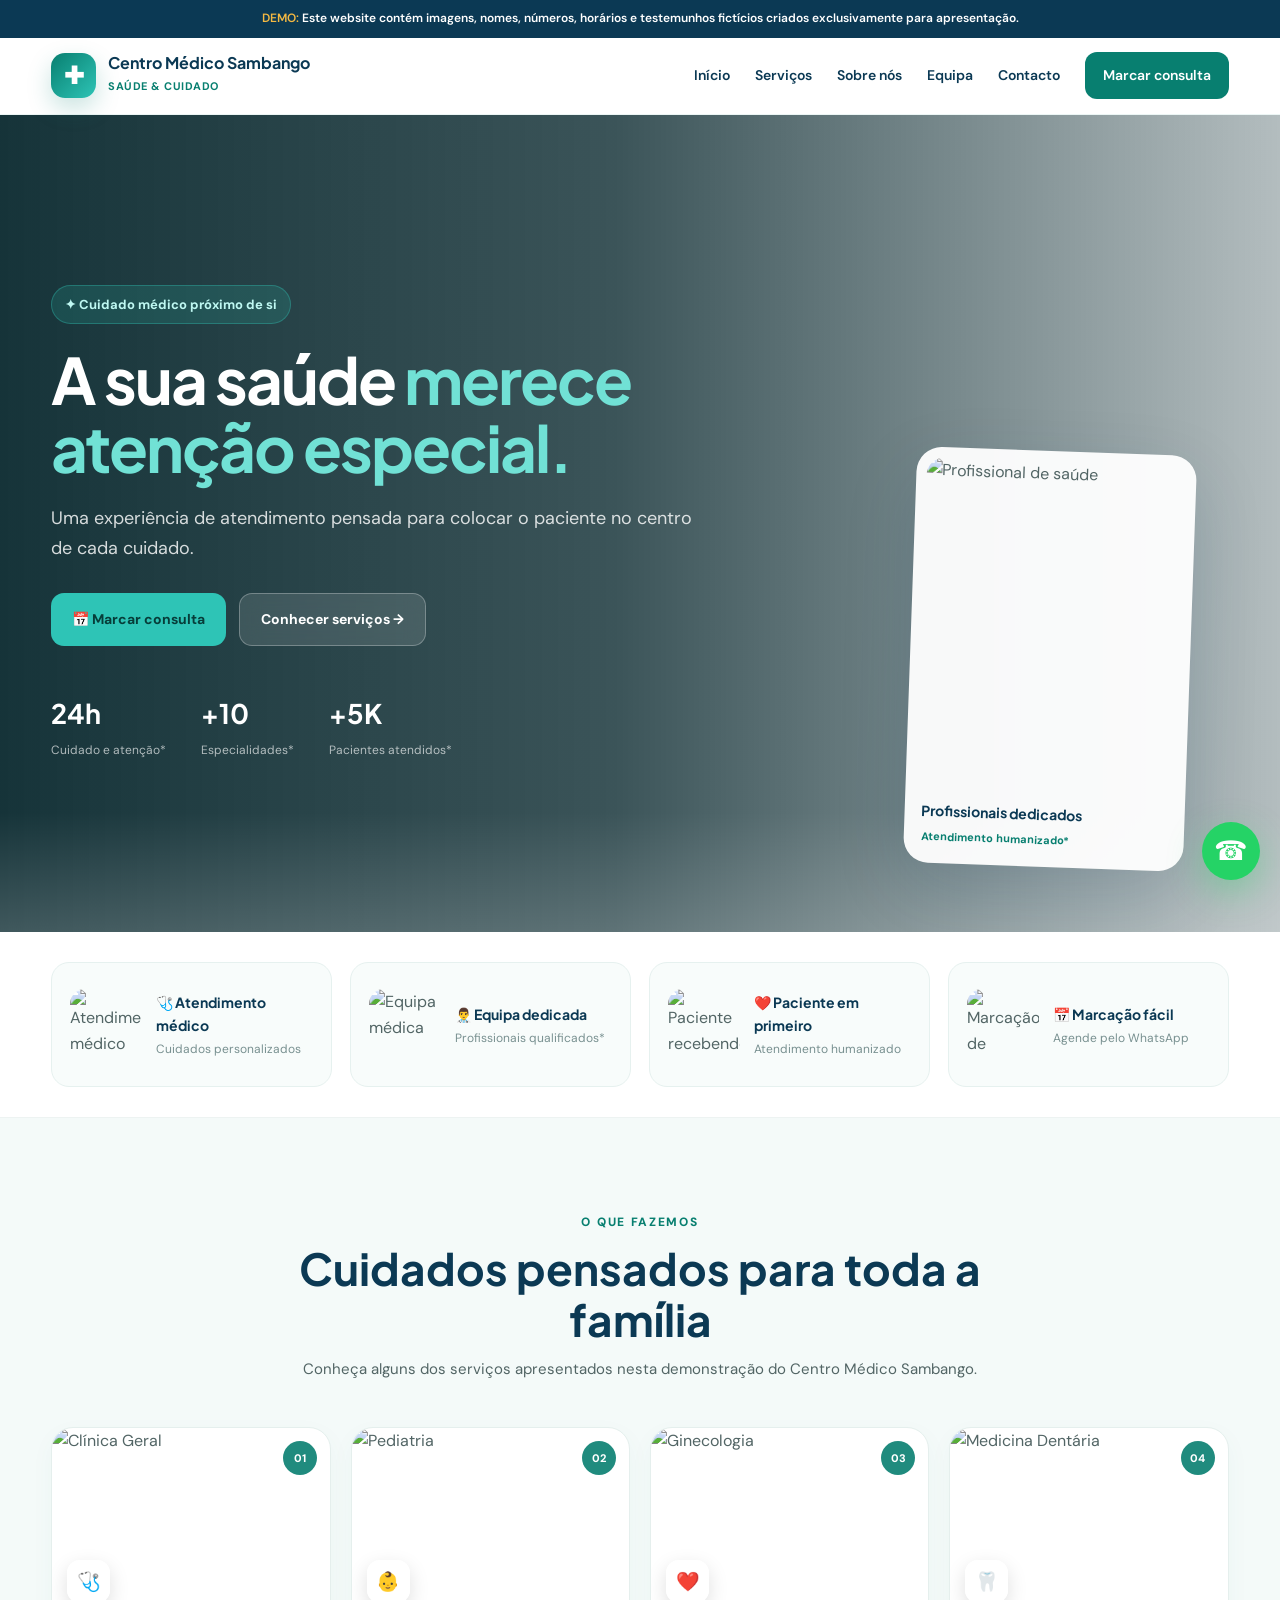
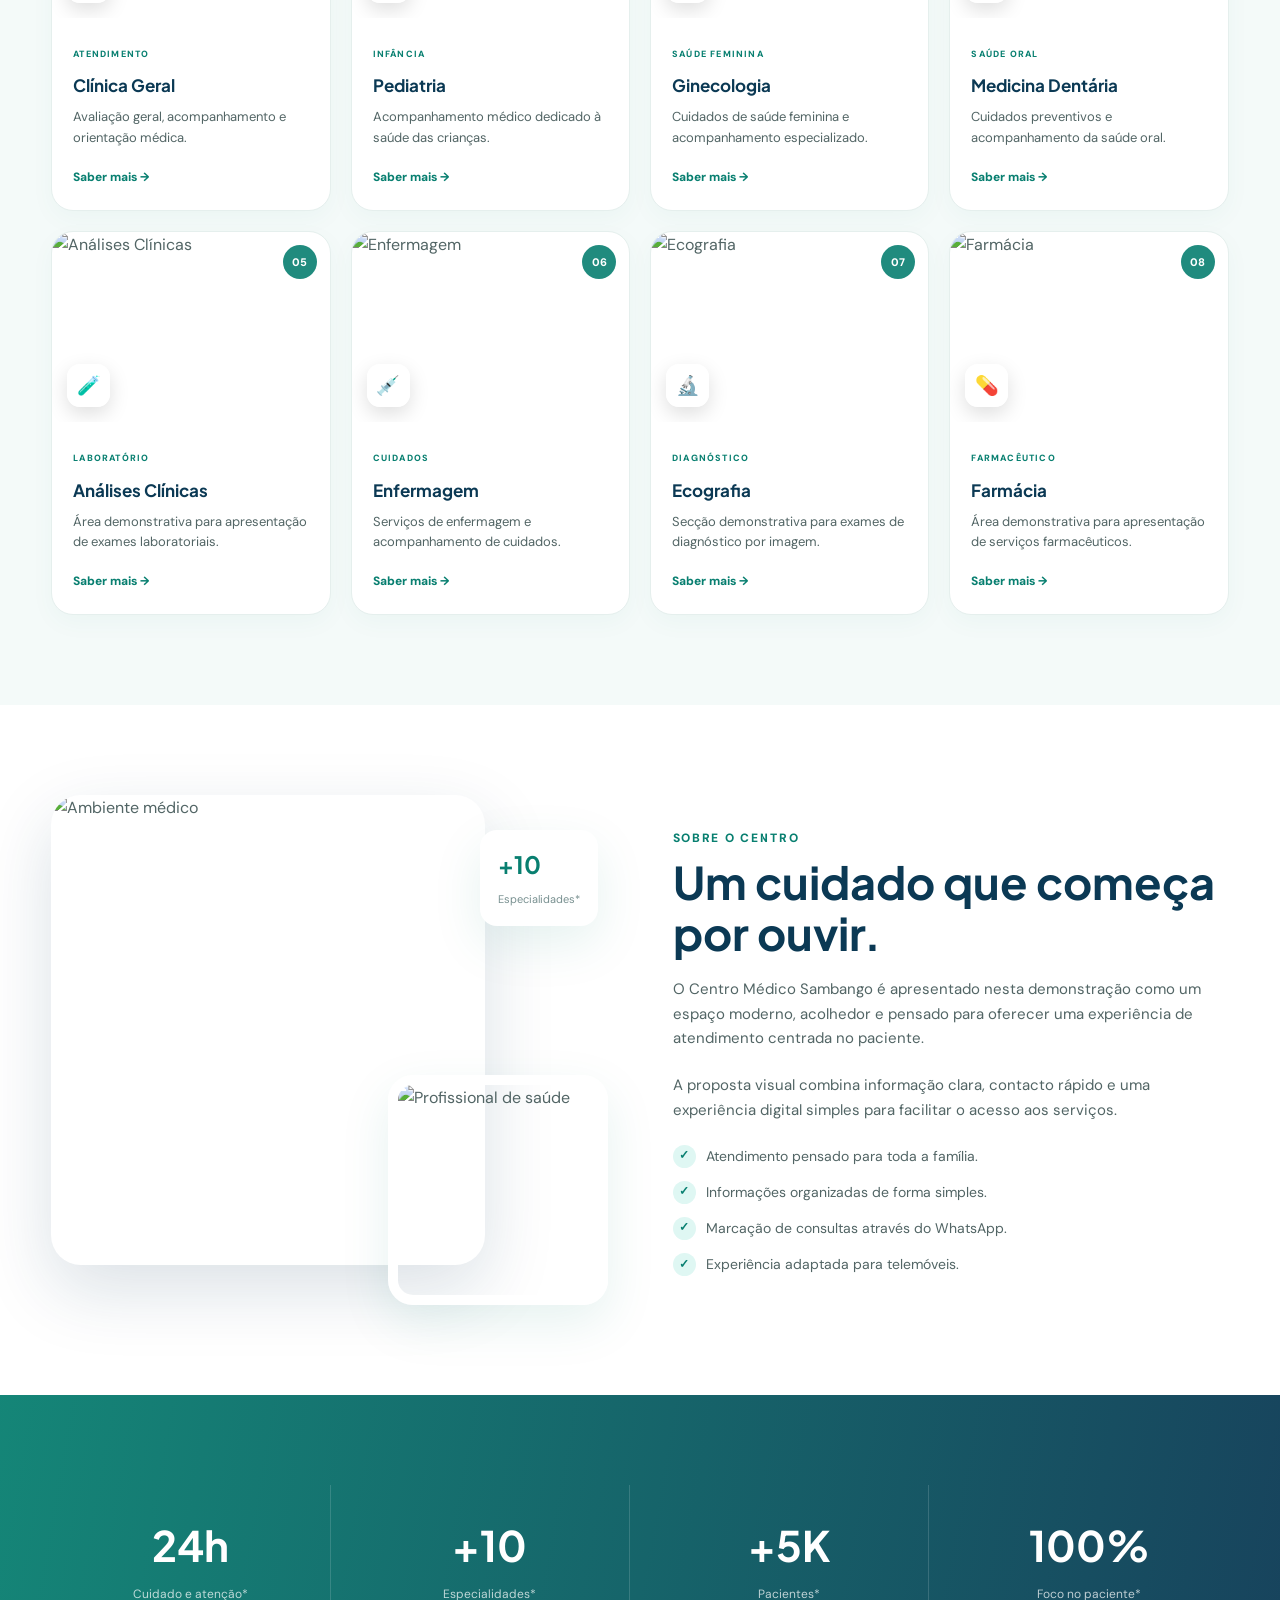
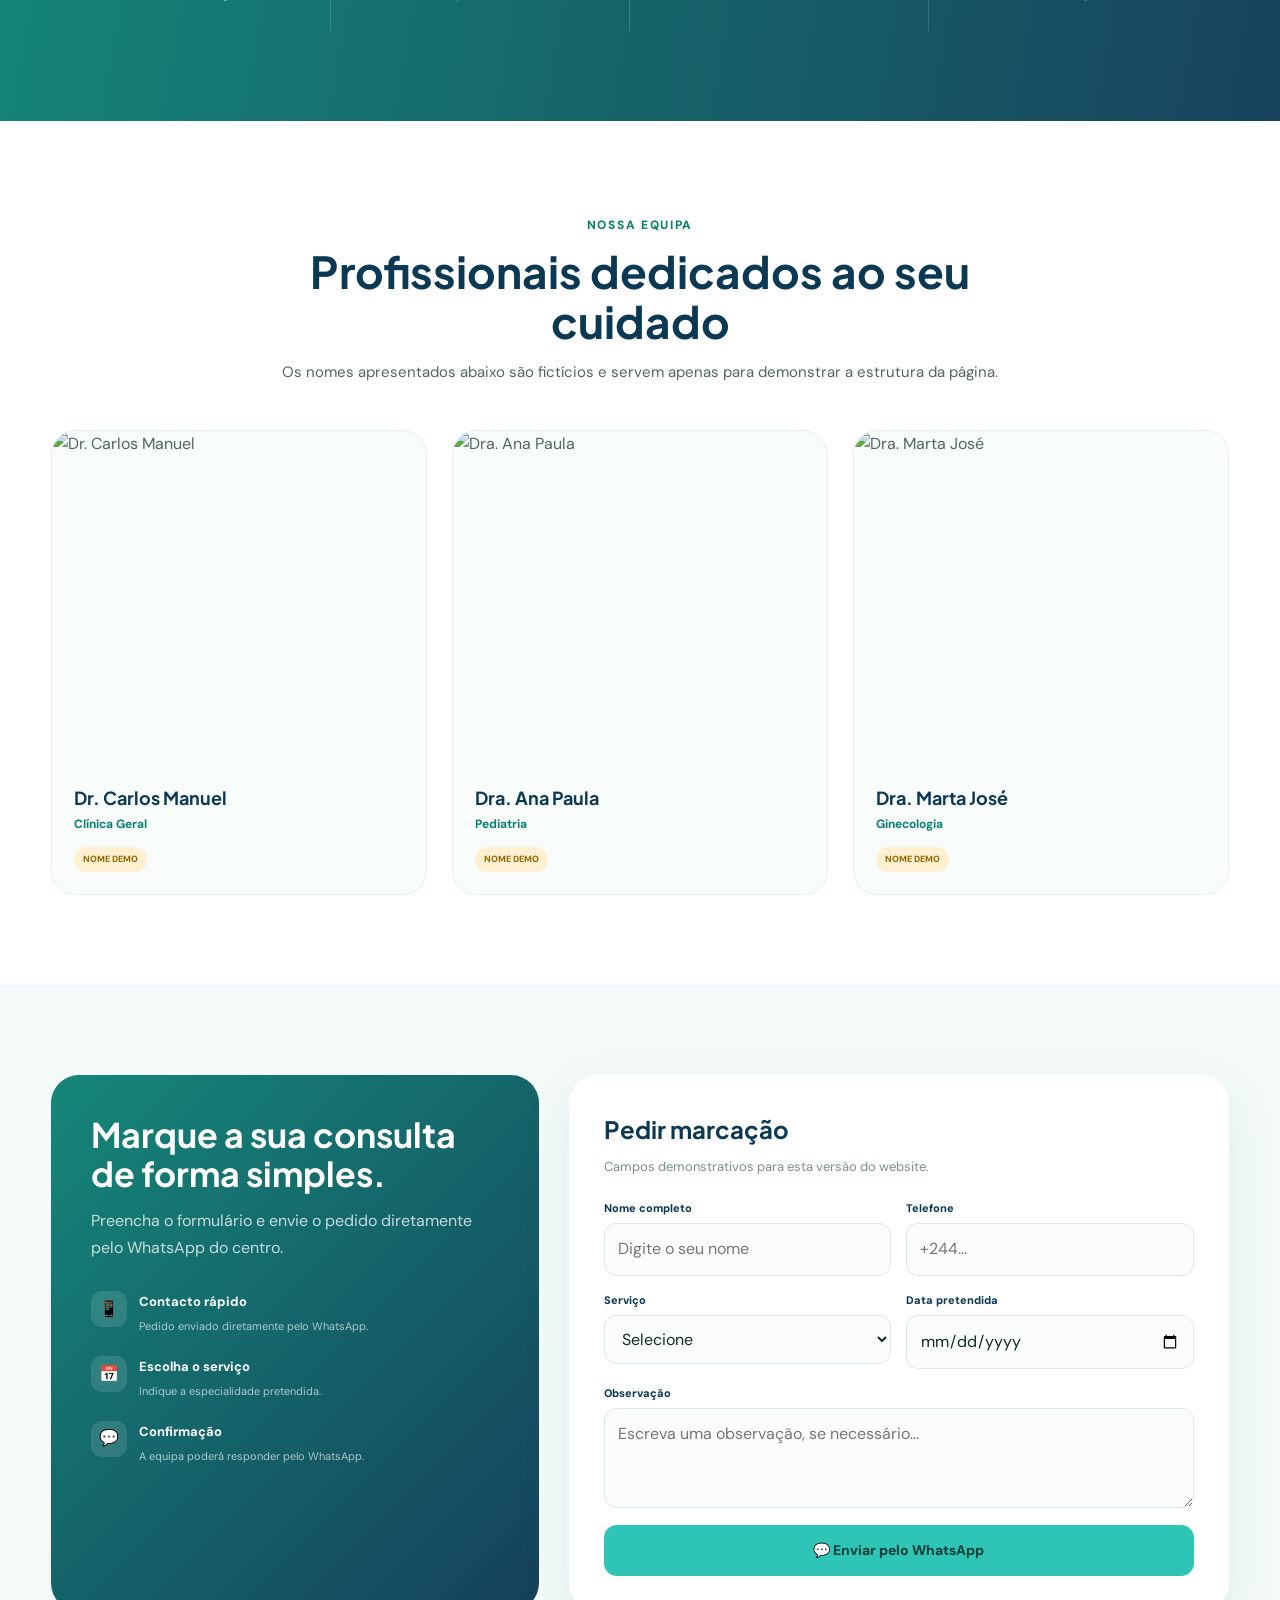
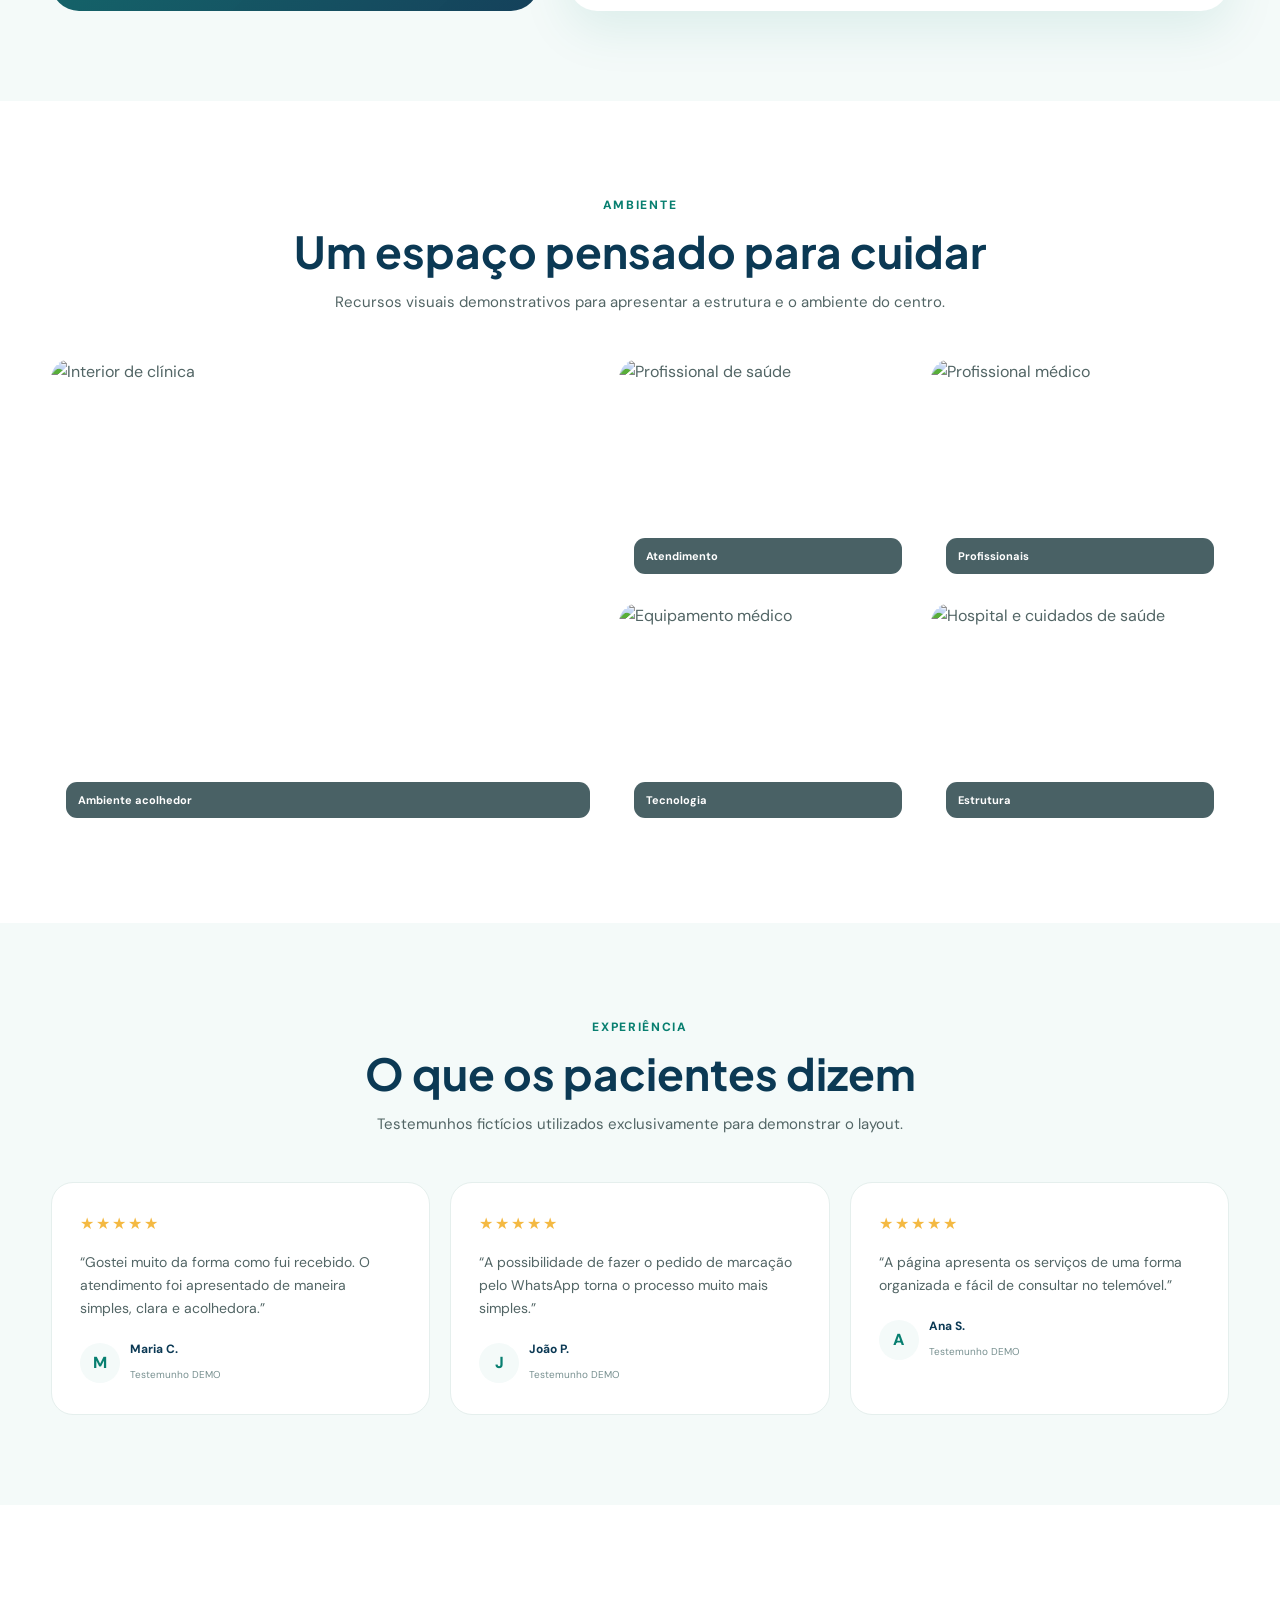
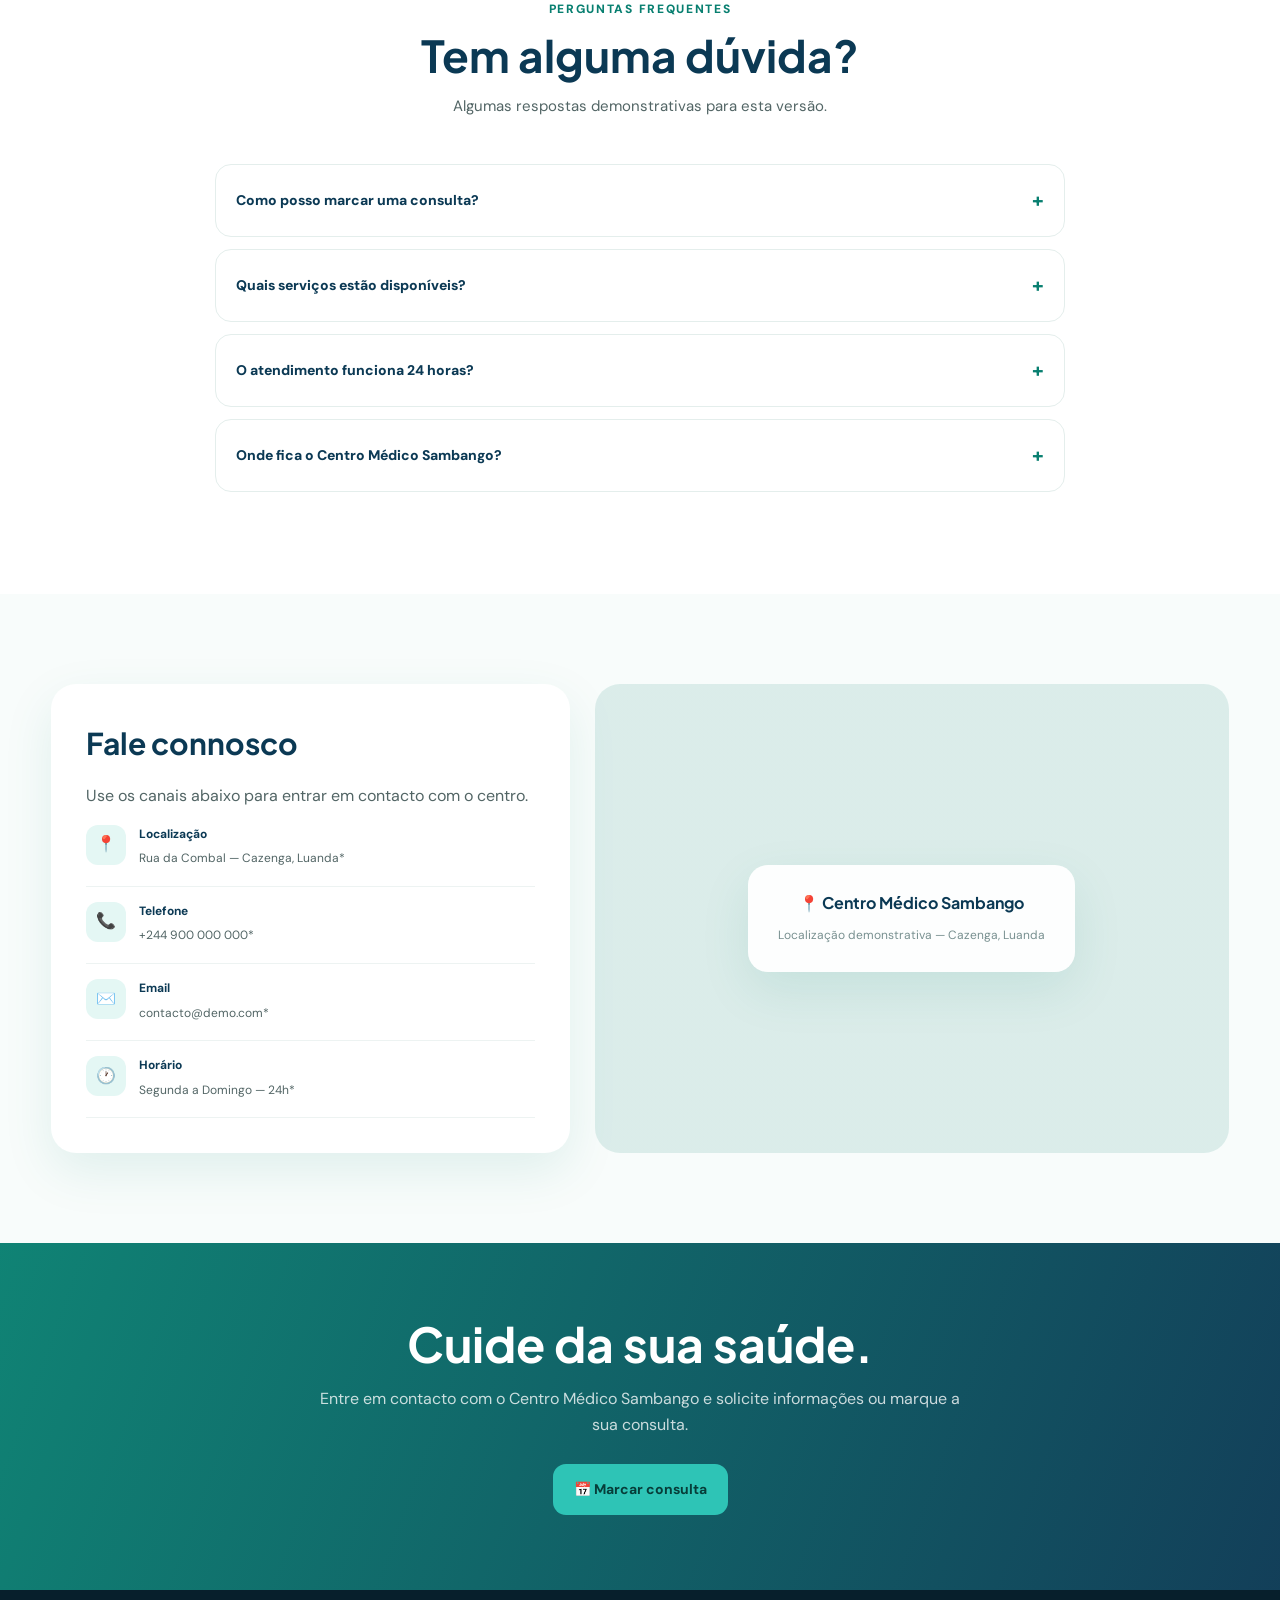
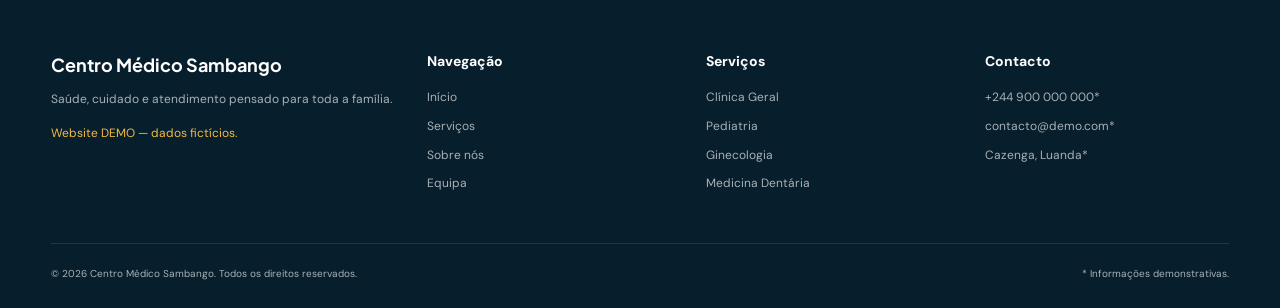
==== commit a6d63fc0: "Update index.html" ====
--- a/index.html
+++ b/index.html
@@ -1,2533 +1,3161 @@
 <!DOCTYPE html>
 <html lang="pt">
 <head>
-<meta charset="UTF-8">
-<meta name="viewport" content="width=device-width, initial-scale=1.0">
-
-<title>Centro Médico Sambango | Saúde e Cuidado em Luanda</title>
-
-<meta name="description" content="Centro Médico Sambango — demonstração de website profissional para clínica médica em Luanda.">
-<meta name="theme-color" content="#087f70">
-
-<link rel="preconnect" href="https://fonts.googleapis.com">
-<link rel="preconnect" href="https://fonts.gstatic.com" crossorigin>
-<link href="https://fonts.googleapis.com/css2?family=DM+Sans:wght@400;500;600;700&family=Plus+Jakarta+Sans:wght@600;700;800&display=swap" rel="stylesheet">
-
-<style>
-:root{
-    --primary:#087f70;
-    --primary-dark:#056458;
-    --secondary:#0b3954;
-    --accent:#2ec4b6;
-    --light:#f4faf9;
-    --white:#ffffff;
-    --dark:#102a2a;
-    --text:#526565;
-    --gold:#f4b942;
-    --danger:#e85d5d;
-    --shadow:0 18px 50px rgba(8,127,112,.12);
-    --radius:20px;
-    --transition:.3s ease;
-}
-
-*{
-    margin:0;
-    padding:0;
-    box-sizing:border-box;
-}
-
-html{
-    scroll-behavior:smooth;
-}
-
-body{
-    font-family:"DM Sans",sans-serif;
-    color:var(--text);
-    background:#fff;
-    line-height:1.7;
-    overflow-x:hidden;
-}
-
-img{
-    max-width:100%;
-    display:block;
-}
-
-a{
-    text-decoration:none;
-    color:inherit;
-}
-
-button,
-input,
-select,
-textarea{
-    font-family:inherit;
-}
-
-.container{
-    width:min(1180px,92%);
-    margin:auto;
-}
-
-/* =========================
-   DEMO NOTICE
-========================= */
-
-.demo-bar{
-    background:#102a2a;
-    color:#fff;
-    text-align:center;
-    padding:8px 15px;
-    font-size:12px;
-    letter-spacing:.2px;
-}
-
-.demo-bar strong{
-    color:#f4b942;
-}
-
-/* =========================
-   HEADER
-========================= */
-
-header{
-    position:sticky;
-    top:0;
-    z-index:1000;
-    background:rgba(255,255,255,.96);
-    backdrop-filter:blur(15px);
-    border-bottom:1px solid #eaf0ef;
-}
-
-.navbar{
-    min-height:76px;
-    display:flex;
-    align-items:center;
-    justify-content:space-between;
-    gap:25px;
-}
-
-.logo{
-    display:flex;
-    align-items:center;
-    gap:12px;
-    font-family:"Plus Jakarta Sans",sans-serif;
-    font-weight:800;
-    color:var(--secondary);
-    font-size:20px;
-}
-
-.logo-icon{
-    width:44px;
-    height:44px;
-    border-radius:13px;
-    display:grid;
-    place-items:center;
-    background:linear-gradient(135deg,var(--primary),var(--accent));
-    color:white;
-    font-size:23px;
-    box-shadow:0 8px 22px rgba(8,127,112,.22);
-}
-
-.logo small{
-    display:block;
-    font-size:10px;
-    color:var(--primary);
-    letter-spacing:1.5px;
-    text-transform:uppercase;
-}
-
-.nav-links{
-    display:flex;
-    align-items:center;
-    gap:27px;
-    list-style:none;
-}
-
-.nav-links a{
-    color:#304b4b;
-    font-weight:600;
-    font-size:14px;
-    transition:var(--transition);
-}
-
-.nav-links a:hover{
-    color:var(--primary);
-}
-
-.nav-cta{
-    background:var(--primary)!important;
-    color:white!important;
-    padding:11px 18px;
-    border-radius:10px;
-}
-
-.menu-btn{
-    display:none;
-    border:0;
-    background:transparent;
-    font-size:27px;
-    color:var(--secondary);
-    cursor:pointer;
-}
-
-/* =========================
-   HERO
-========================= */
-
-.hero{
-    position:relative;
-    min-height:690px;
-    display:flex;
-    align-items:center;
-    background:
-        linear-gradient(90deg,rgba(5,31,43,.93) 0%,rgba(5,31,43,.78) 45%,rgba(5,31,43,.22) 100%),
-        url("https://images.unsplash.com/photo-1519494026892-80bbd2d6fd0d?auto=format&fit=crop&w=2000&q=85")
+  <meta charset="UTF-8">
+  <meta name="viewport" content="width=device-width, initial-scale=1.0">
+
+  <title>Centro Médico Sambango | Saúde & Cuidado</title>
+
+  <meta
+    name="description"
+    content="Centro Médico Sambango — atendimento médico, cuidados de saúde, consultas e acompanhamento para toda a família."
+  >
+
+  <meta
+    name="keywords"
+    content="Centro Médico Sambango, clínica em Luanda, consultas médicas, pediatria, ginecologia, enfermagem, análises clínicas, ecografia, farmácia"
+  >
+
+  <meta name="theme-color" content="#087f70">
+
+  <link rel="preconnect" href="https://fonts.googleapis.com">
+  <link rel="preconnect" href="https://fonts.gstatic.com" crossorigin>
+
+  <link
+    href="https://fonts.googleapis.com/css2?family=DM+Sans:wght@400;500;600;700&family=Plus+Jakarta+Sans:wght@500;600;700;800&display=swap"
+    rel="stylesheet"
+  >
+
+  <style>
+    :root {
+      --primary: #087f70;
+      --primary-dark: #056458;
+      --secondary: #0b3954;
+      --accent: #2ec4b6;
+      --light: #f4faf9;
+      --lighter: #f8fcfb;
+      --white: #ffffff;
+      --dark: #102a2a;
+      --text: #526565;
+      --muted: #789090;
+      --gold: #f4b942;
+      --danger: #e85d5d;
+      --shadow: 0 18px 50px rgba(8, 127, 112, 0.10);
+      --shadow-lg: 0 25px 70px rgba(11, 57, 84, 0.15);
+      --radius: 24px;
+      --radius-sm: 16px;
+      --container: 1180px;
+    }
+
+    * {
+      margin: 0;
+      padding: 0;
+      box-sizing: border-box;
+    }
+
+    html {
+      scroll-behavior: smooth;
+      scroll-padding-top: 90px;
+    }
+
+    body {
+      font-family: "DM Sans", sans-serif;
+      color: var(--text);
+      background: var(--white);
+      line-height: 1.65;
+      overflow-x: hidden;
+    }
+
+    img {
+      max-width: 100%;
+      display: block;
+    }
+
+    a {
+      color: inherit;
+      text-decoration: none;
+    }
+
+    button,
+    input,
+    textarea,
+    select {
+      font: inherit;
+    }
+
+    .container {
+      width: min(92%, var(--container));
+      margin: 0 auto;
+    }
+
+    /* =========================
+       DEMO NOTICE
+    ========================== */
+
+    .demo-notice {
+      background: var(--secondary);
+      color: #fff;
+      text-align: center;
+      padding: 9px 15px;
+      font-size: 12px;
+      font-weight: 600;
+      position: relative;
+      z-index: 1001;
+    }
+
+    .demo-notice span {
+      color: var(--gold);
+    }
+
+    /* =========================
+       HEADER
+    ========================== */
+
+    header {
+      position: sticky;
+      top: 0;
+      z-index: 1000;
+      background: rgba(255,255,255,0.96);
+      backdrop-filter: blur(15px);
+      border-bottom: 1px solid rgba(8,127,112,0.08);
+    }
+
+    .nav {
+      min-height: 76px;
+      display: flex;
+      align-items: center;
+      justify-content: space-between;
+      gap: 25px;
+    }
+
+    .logo {
+      display: flex;
+      align-items: center;
+      gap: 12px;
+      min-width: 220px;
+    }
+
+    .logo-icon {
+      width: 45px;
+      height: 45px;
+      border-radius: 14px;
+      background: linear-gradient(135deg, var(--primary), var(--accent));
+      color: white;
+      display: grid;
+      place-items: center;
+      font-size: 24px;
+      font-weight: 800;
+      box-shadow: 0 10px 25px rgba(8,127,112,0.22);
+    }
+
+    .logo-text strong {
+      display: block;
+      font-family: "Plus Jakarta Sans", sans-serif;
+      color: var(--secondary);
+      font-size: 16px;
+      line-height: 1.2;
+    }
+
+    .logo-text small {
+      color: var(--primary);
+      font-size: 11px;
+      font-weight: 700;
+      letter-spacing: .5px;
+    }
+
+    .nav-links {
+      display: flex;
+      align-items: center;
+      gap: 25px;
+    }
+
+    .nav-links a {
+      font-size: 14px;
+      font-weight: 600;
+      color: var(--secondary);
+      transition: .25s;
+    }
+
+    .nav-links a:hover {
+      color: var(--primary);
+    }
+
+    .nav-cta {
+      background: var(--primary);
+      color: #fff !important;
+      padding: 12px 18px;
+      border-radius: 12px;
+    }
+
+    .nav-cta:hover {
+      background: var(--primary-dark);
+    }
+
+    .menu-btn {
+      display: none;
+      border: 0;
+      background: var(--light);
+      color: var(--primary);
+      width: 44px;
+      height: 44px;
+      border-radius: 12px;
+      font-size: 22px;
+      cursor: pointer;
+    }
+
+    /* =========================
+       HERO
+    ========================== */
+
+    .hero {
+      position: relative;
+      min-height: 680px;
+      display: flex;
+      align-items: center;
+      overflow: hidden;
+      background:
+        linear-gradient(
+          90deg,
+          rgba(4,36,42,.93) 0%,
+          rgba(4,36,42,.78) 48%,
+          rgba(4,36,42,.30) 100%
+        ),
+        url("https://images.unsplash.com/photo-1584982751601-97dcc096659c?auto=format&fit=crop&w=2000&q=90")
         center/cover no-repeat;
-    color:white;
-}
-
-.hero-content{
-    max-width:720px;
-    padding:90px 0;
-}
-
-.hero-tag{
-    display:inline-flex;
-    align-items:center;
-    gap:8px;
-    background:rgba(46,196,182,.15);
-    border:1px solid rgba(46,196,182,.35);
-    color:#b8fff7;
-    padding:8px 14px;
-    border-radius:50px;
-    font-size:13px;
-    font-weight:700;
-    margin-bottom:20px;
-}
-
-.hero h1{
-    font-family:"Plus Jakarta Sans",sans-serif;
-    font-size:clamp(40px,6vw,68px);
-    line-height:1.08;
-    letter-spacing:-2.5px;
-    margin-bottom:22px;
-}
-
-.hero h1 span{
-    color:#55dfd1;
-}
-
-.hero p{
-    max-width:610px;
-    font-size:18px;
-    color:#e2eeee;
-    margin-bottom:32px;
-}
-
-.hero-buttons{
-    display:flex;
-    flex-wrap:wrap;
-    gap:14px;
-}
-
-.btn{
-    display:inline-flex;
-    align-items:center;
-    justify-content:center;
-    gap:9px;
-    padding:14px 23px;
-    border-radius:11px;
-    font-weight:700;
-    border:0;
-    cursor:pointer;
-    transition:var(--transition);
-}
-
-.btn-primary{
-    background:var(--primary);
-    color:#fff;
-}
-
-.btn-primary:hover{
-    background:#096c60;
-    transform:translateY(-2px);
-}
-
-.btn-white{
-    background:#fff;
-    color:var(--secondary);
-}
-
-.btn-white:hover{
-    transform:translateY(-2px);
-}
-
-.hero-stats{
-    display:flex;
-    gap:35px;
-    margin-top:50px;
-    flex-wrap:wrap;
-}
-
-.hero-stat strong{
-    display:block;
-    font-family:"Plus Jakarta Sans";
-    font-size:26px;
-    color:#fff;
-}
-
-.hero-stat span{
-    color:#c9d9d9;
-    font-size:13px;
-}
-
-/* =========================
-   GENERAL
-========================= */
-
-section{
-    padding:90px 0;
-}
-
-.section-head{
-    max-width:680px;
-    margin:0 auto 48px;
-    text-align:center;
-}
-
-.section-label{
-    color:var(--primary);
-    text-transform:uppercase;
-    letter-spacing:1.5px;
-    font-size:12px;
-    font-weight:800;
-    margin-bottom:9px;
-}
-
-.section-title{
-    color:var(--secondary);
-    font-family:"Plus Jakarta Sans";
-    font-size:clamp(29px,4vw,43px);
-    line-height:1.18;
-    margin-bottom:15px;
-}
-
-.section-text{
-    color:var(--text);
-}
-
-/* =========================
-   TRUST STRIP
-========================= */
-
-.trust{
-    background:#fff;
-    position:relative;
-    margin-top:-40px;
-    z-index:10;
-}
-
-.trust-grid{
-    background:#fff;
-    border-radius:18px;
-    box-shadow:var(--shadow);
-    display:grid;
-    grid-template-columns:repeat(4,1fr);
-    overflow:hidden;
-}
-
-.trust-item{
-    padding:27px 22px;
-    display:flex;
-    align-items:center;
-    gap:15px;
-    border-right:1px solid #edf2f1;
-}
-
-.trust-item:last-child{
-    border:0;
-}
-
-.trust-icon{
-    min-width:47px;
-    height:47px;
-    display:grid;
-    place-items:center;
-    border-radius:12px;
-    background:#e7f7f4;
-    color:var(--primary);
-    font-size:21px;
-}
-
-.trust-item strong{
-    display:block;
-    color:var(--secondary);
-    font-size:14px;
-}
-
-.trust-item span{
-    font-size:12px;
-}
-
-/* =========================
-   SERVICES
-========================= */
-
-.services{
-    background:var(--light);
-}
-
-.service-grid{
-    display:grid;
-    grid-template-columns:repeat(4,1fr);
-    gap:20px;
-}
-
-.service-card{
-    background:#fff;
-    border:1px solid #e9f0ef;
-    border-radius:var(--radius);
-    padding:27px;
-    transition:var(--transition);
-}
-
-.service-card:hover{
-    transform:translateY(-7px);
-    box-shadow:var(--shadow);
-    border-color:transparent;
-}
-
-.service-icon{
-    width:57px;
-    height:57px;
-    display:grid;
-    place-items:center;
-    border-radius:16px;
-    background:#e7f7f4;
-    font-size:25px;
-    margin-bottom:20px;
-}
-
-.service-card h3{
-    color:var(--secondary);
-    font-family:"Plus Jakarta Sans";
-    font-size:17px;
-    margin-bottom:8px;
-}
-
-.service-card p{
-    font-size:13px;
-}
-
-.service-link{
-    display:inline-block;
-    color:var(--primary);
-    margin-top:15px;
-    font-size:13px;
-    font-weight:800;
-}
-
-/* =========================
-   ABOUT
-========================= */
-
-.about-grid{
-    display:grid;
-    grid-template-columns:1fr 1fr;
-    gap:70px;
-    align-items:center;
-}
-
-.about-image{
-    position:relative;
-}
-
-.about-image img{
-    width:100%;
-    height:540px;
-    object-fit:cover;
-    border-radius:25px;
-}
-
-.experience-box{
-    position:absolute;
-    right:-25px;
-    bottom:25px;
-    background:#fff;
-    border-radius:18px;
-    padding:22px;
-    box-shadow:var(--shadow);
-    width:190px;
-}
-
-.experience-box strong{
-    display:block;
-    font-family:"Plus Jakarta Sans";
-    font-size:32px;
-    color:var(--primary);
-}
-
-.experience-box span{
-    font-size:12px;
-}
-
-.about-content .section-label{
-    text-align:left;
-}
-
-.about-content .section-title{
-    margin-bottom:20px;
-}
-
-.check-list{
-    list-style:none;
-    margin:27px 0;
-}
-
-.check-list li{
-    display:flex;
-    gap:11px;
-    margin-bottom:14px;
-    font-weight:600;
-    color:#304b4b;
-}
-
-.check{
-    color:var(--primary);
-    font-weight:900;
-}
-
-/* =========================
-   NUMBERS
-========================= */
-
-.numbers{
-    background:var(--secondary);
-    color:white;
-}
-
-.numbers-grid{
-    display:grid;
-    grid-template-columns:repeat(4,1fr);
-    text-align:center;
-}
-
-.number-item{
-    padding:15px;
-    border-right:1px solid rgba(255,255,255,.12);
-}
-
-.number-item:last-child{
-    border:0;
-}
-
-.number-item strong{
-    font-family:"Plus Jakarta Sans";
-    font-size:42px;
-    color:#5de1d4;
-}
-
-.number-item span{
-    display:block;
-    color:#c7d6d8;
-    font-size:13px;
-}
-
-/* =========================
-   TEAM
-========================= */
-
-.team-grid{
-    display:grid;
-    grid-template-columns:repeat(3,1fr);
-    gap:25px;
-}
-
-.team-card{
-    border:1px solid #e8efee;
-    border-radius:22px;
-    overflow:hidden;
-    background:white;
-    transition:var(--transition);
-}
-
-.team-card:hover{
-    transform:translateY(-6px);
-    box-shadow:var(--shadow);
-}
-
-.team-photo{
-    height:320px;
-    position:relative;
-    overflow:hidden;
-}
-
-.team-photo img{
-    width:100%;
-    height:100%;
-    object-fit:cover;
-    transition:.5s ease;
-}
-
-.team-card:hover .team-photo img{
-    transform:scale(1.04);
-}
-
-.team-info{
-    padding:23px;
-}
-
-.team-info h3{
-    font-family:"Plus Jakarta Sans";
-    color:var(--secondary);
-    font-size:18px;
-}
-
-.team-role{
-    color:var(--primary);
-    font-size:13px;
-    font-weight:700;
-    margin:4px 0 12px;
-}
-
-.team-info p{
-    font-size:13px;
-}
-
-/* =========================
-   APPOINTMENT
-========================= */
-
-.appointment{
-    background:linear-gradient(135deg,#eaf9f6,#f8fcfb);
-}
-
-.appointment-grid{
-    display:grid;
-    grid-template-columns:.8fr 1.2fr;
-    gap:40px;
-    align-items:stretch;
-}
-
-.appointment-info{
-    background:var(--secondary);
-    color:white;
-    border-radius:25px;
-    padding:45px;
-    position:relative;
-    overflow:hidden;
-}
-
-.appointment-info:after{
-    content:"";
-    position:absolute;
-    width:250px;
-    height:250px;
-    border:1px solid rgba(255,255,255,.08);
-    border-radius:50%;
-    right:-90px;
-    bottom:-90px;
-}
-
-.appointment-info h2{
-    font-family:"Plus Jakarta Sans";
-    font-size:34px;
-    line-height:1.2;
-    margin-bottom:17px;
-}
-
-.appointment-info p{
-    color:#cbdcdd;
-}
-
-.contact-info{
-    margin-top:35px;
-}
-
-.contact-row{
-    display:flex;
-    gap:13px;
-    margin-bottom:20px;
-}
-
-.contact-row span:first-child{
-    font-size:20px;
-}
-
-.contact-row strong{
-    display:block;
-    font-size:13px;
-}
-
-.contact-row small{
-    color:#b9cbcd;
-}
-
-.appointment-form{
-    background:#fff;
-    border-radius:25px;
-    padding:40px;
-    box-shadow:0 15px 50px rgba(11,57,84,.08);
-}
-
-.form-grid{
-    display:grid;
-    grid-template-columns:1fr 1fr;
-    gap:17px;
-}
-
-.form-group{
-    display:flex;
-    flex-direction:column;
-    gap:7px;
-}
-
-.form-group.full{
-    grid-column:1/-1;
-}
-
-.form-group label{
-    color:var(--secondary);
-    font-size:13px;
-    font-weight:700;
-}
-
-.form-group input,
-.form-group select,
-.form-group textarea{
-    border:1px solid #dce7e5;
-    border-radius:10px;
-    padding:13px 14px;
-    outline:none;
-    font-size:14px;
-    background:#fbfdfd;
-    color:#304b4b;
-}
-
-.form-group input:focus,
-.form-group select:focus,
-.form-group textarea:focus{
-    border-color:var(--primary);
-}
-
-.form-group textarea{
-    resize:vertical;
-    min-height:110px;
-}
-
-.form-note{
-    margin-top:12px;
-    font-size:11px;
-    color:#7b8b8b;
-}
-
-/* =========================
-   GALLERY
-========================= */
-
-.gallery{
-    background:#fff;
-}
-
-.gallery-grid{
-    display:grid;
-    grid-template-columns:repeat(4,1fr);
-    grid-auto-rows:210px;
-    gap:15px;
-}
-
-.gallery-item{
-    position:relative;
-    border-radius:17px;
-    overflow:hidden;
-}
-
-.gallery-item:first-child{
-    grid-column:span 2;
-    grid-row:span 2;
-}
-
-.gallery-item img{
-    width:100%;
-    height:100%;
-    object-fit:cover;
-    transition:.5s ease;
-}
-
-.gallery-item:hover img{
-    transform:scale(1.06);
-}
-
-.gallery-caption{
-    position:absolute;
-    left:0;
-    right:0;
-    bottom:0;
-    padding:35px 15px 15px;
-    color:#fff;
-    font-weight:700;
-    background:linear-gradient(transparent,rgba(0,0,0,.7));
-}
-
-/* =========================
-   TESTIMONIALS
-========================= */
-
-.testimonials{
-    background:var(--light);
-}
-
-.testimonial-grid{
-    display:grid;
-    grid-template-columns:repeat(3,1fr);
-    gap:22px;
-}
-
-.testimonial{
-    background:white;
-    border:1px solid #e7efed;
-    border-radius:20px;
-    padding:28px;
-}
-
-.stars{
-    color:var(--gold);
-    letter-spacing:2px;
-    margin-bottom:15px;
-}
-
-.testimonial p{
-    font-size:14px;
-    font-style:italic;
-    margin-bottom:22px;
-}
-
-.testimonial-author{
-    display:flex;
-    align-items:center;
-    gap:12px;
-}
-
-.avatar{
-    width:42px;
-    height:42px;
-    border-radius:50%;
-    display:grid;
-    place-items:center;
-    background:#e5f7f4;
-    color:var(--primary);
-    font-weight:800;
-}
-
-.testimonial-author strong{
-    color:var(--secondary);
-    display:block;
-    font-size:13px;
-}
-
-.testimonial-author small{
-    font-size:11px;
-}
-
-/* =========================
-   FAQ
-========================= */
-
-.faq-grid{
-    max-width:820px;
-    margin:auto;
-}
-
-details{
-    border-bottom:1px solid #e2eaea;
-    padding:20px 0;
-}
-
-summary{
-    cursor:pointer;
-    list-style:none;
-    color:var(--secondary);
-    font-weight:800;
-    display:flex;
-    justify-content:space-between;
-    gap:20px;
-}
-
-summary::-webkit-details-marker{
-    display:none;
-}
-
-summary:after{
-    content:"+";
-    color:var(--primary);
-    font-size:22px;
-}
-
-details[open] summary:after{
-    content:"−";
-}
-
-details p{
-    padding-top:13px;
-    font-size:14px;
-}
-
-/* =========================
-   LOCATION
-========================= */
-
-.location{
-    background:#f8fbfb;
-}
-
-.location-grid{
-    display:grid;
-    grid-template-columns:1fr 1fr;
-    gap:30px;
-}
-
-.map{
-    min-height:390px;
-    border-radius:22px;
-    overflow:hidden;
-    background:
-        linear-gradient(rgba(8,127,112,.08),rgba(8,127,112,.08)),
-        url("https://images.unsplash.com/photo-1569336415962-a4bd9f69cd83?auto=format&fit=crop&w=1200&q=80")
+    }
+
+    .hero::after {
+      content: "";
+      position: absolute;
+      inset: auto 0 0;
+      height: 120px;
+      background: linear-gradient(transparent, rgba(255,255,255,.18));
+      pointer-events: none;
+    }
+
+    .hero-content {
+      position: relative;
+      z-index: 2;
+      width: 58%;
+      color: #fff;
+      padding: 80px 0;
+    }
+
+    .eyebrow {
+      display: inline-flex;
+      align-items: center;
+      gap: 8px;
+      padding: 8px 13px;
+      border-radius: 50px;
+      background: rgba(46,196,182,.16);
+      border: 1px solid rgba(46,196,182,.35);
+      color: #bff8f2;
+      font-size: 13px;
+      font-weight: 700;
+      margin-bottom: 22px;
+    }
+
+    .hero h1 {
+      font-family: "Plus Jakarta Sans", sans-serif;
+      font-size: clamp(38px, 5vw, 68px);
+      line-height: 1.06;
+      letter-spacing: -2px;
+      margin-bottom: 22px;
+    }
+
+    .hero h1 span {
+      color: #71e1d5;
+    }
+
+    .hero p {
+      max-width: 650px;
+      font-size: 18px;
+      color: rgba(255,255,255,.82);
+      margin-bottom: 30px;
+    }
+
+    .hero-buttons {
+      display: flex;
+      flex-wrap: wrap;
+      gap: 13px;
+      margin-bottom: 45px;
+    }
+
+    .btn {
+      display: inline-flex;
+      align-items: center;
+      justify-content: center;
+      gap: 8px;
+      padding: 14px 21px;
+      border-radius: 13px;
+      font-weight: 700;
+      font-size: 14px;
+      border: 0;
+      cursor: pointer;
+      transition: .25s;
+    }
+
+    .btn-primary {
+      background: var(--accent);
+      color: #073d39;
+    }
+
+    .btn-primary:hover {
+      transform: translateY(-2px);
+      background: #54d8ca;
+    }
+
+    .btn-light {
+      background: rgba(255,255,255,.12);
+      border: 1px solid rgba(255,255,255,.28);
+      color: white;
+      backdrop-filter: blur(10px);
+    }
+
+    .btn-light:hover {
+      background: rgba(255,255,255,.2);
+    }
+
+    .hero-stats {
+      display: flex;
+      flex-wrap: wrap;
+      gap: 35px;
+    }
+
+    .stat strong {
+      display: block;
+      font-family: "Plus Jakarta Sans", sans-serif;
+      font-size: 27px;
+      color: white;
+    }
+
+    .stat span {
+      font-size: 12px;
+      color: rgba(255,255,255,.65);
+    }
+
+    .hero-card {
+      position: absolute;
+      z-index: 3;
+      right: 7%;
+      bottom: 65px;
+      width: 280px;
+      background: rgba(255,255,255,.95);
+      padding: 10px;
+      border-radius: 25px;
+      box-shadow: var(--shadow-lg);
+      transform: rotate(2deg);
+    }
+
+    .hero-card img {
+      width: 100%;
+      height: 330px;
+      object-fit: cover;
+      border-radius: 19px;
+    }
+
+    .hero-card-info {
+      padding: 12px 7px 5px;
+    }
+
+    .hero-card-info strong {
+      display: block;
+      color: var(--secondary);
+      font-family: "Plus Jakarta Sans", sans-serif;
+      font-size: 14px;
+    }
+
+    .hero-card-info small {
+      color: var(--primary);
+      font-weight: 700;
+      font-size: 11px;
+    }
+
+    /* =========================
+       TRUST
+    ========================== */
+
+    .trust {
+      padding: 30px 0;
+      background: white;
+      border-bottom: 1px solid #edf3f2;
+    }
+
+    .trust-grid {
+      display: grid;
+      grid-template-columns: repeat(4, 1fr);
+      gap: 18px;
+    }
+
+    .trust-card {
+      min-height: 125px;
+      display: flex;
+      align-items: center;
+      gap: 14px;
+      padding: 18px;
+      border-radius: 18px;
+      background: var(--lighter);
+      border: 1px solid #e6f1ef;
+    }
+
+    .trust-card img {
+      width: 72px;
+      height: 72px;
+      object-fit: cover;
+      border-radius: 15px;
+      flex-shrink: 0;
+    }
+
+    .trust-card h3 {
+      font-family: "Plus Jakarta Sans", sans-serif;
+      color: var(--secondary);
+      font-size: 14px;
+      margin-bottom: 4px;
+    }
+
+    .trust-card p {
+      font-size: 12px;
+      color: var(--muted);
+      line-height: 1.4;
+    }
+
+    /* =========================
+       SECTION
+    ========================== */
+
+    section {
+      padding: 90px 0;
+    }
+
+    .section-head {
+      max-width: 720px;
+      margin: 0 auto 45px;
+      text-align: center;
+    }
+
+    .section-tag {
+      display: inline-block;
+      color: var(--primary);
+      font-size: 12px;
+      text-transform: uppercase;
+      letter-spacing: 1.7px;
+      font-weight: 800;
+      margin-bottom: 10px;
+    }
+
+    .section-head h2 {
+      font-family: "Plus Jakarta Sans", sans-serif;
+      color: var(--secondary);
+      font-size: clamp(28px, 4vw, 44px);
+      line-height: 1.15;
+      margin-bottom: 13px;
+    }
+
+    .section-head p {
+      color: var(--text);
+      font-size: 15px;
+    }
+
+    /* =========================
+       SERVICES
+    ========================== */
+
+    .services {
+      background: var(--light);
+    }
+
+    .services-grid {
+      display: grid;
+      grid-template-columns: repeat(4, 1fr);
+      gap: 20px;
+    }
+
+    .service-card {
+      background: white;
+      border-radius: 22px;
+      overflow: hidden;
+      border: 1px solid #e5efed;
+      transition: .3s;
+      box-shadow: 0 8px 25px rgba(8,127,112,.04);
+    }
+
+    .service-card:hover {
+      transform: translateY(-7px);
+      box-shadow: var(--shadow);
+    }
+
+    .service-image {
+      position: relative;
+      height: 190px;
+      overflow: hidden;
+    }
+
+    .service-image img {
+      width: 100%;
+      height: 100%;
+      object-fit: cover;
+      transition: .5s;
+    }
+
+    .service-card:hover .service-image img {
+      transform: scale(1.05);
+    }
+
+    .service-icon {
+      position: absolute;
+      left: 15px;
+      bottom: 15px;
+      width: 43px;
+      height: 43px;
+      border-radius: 13px;
+      background: rgba(255,255,255,.95);
+      display: grid;
+      place-items: center;
+      font-size: 19px;
+      box-shadow: 0 7px 20px rgba(0,0,0,.13);
+    }
+
+    .service-number {
+      position: absolute;
+      right: 13px;
+      top: 13px;
+      width: 34px;
+      height: 34px;
+      border-radius: 50%;
+      background: rgba(8,127,112,.9);
+      color: white;
+      display: grid;
+      place-items: center;
+      font-size: 11px;
+      font-weight: 800;
+    }
+
+    .service-body {
+      padding: 21px;
+    }
+
+    .service-category {
+      color: var(--primary);
+      text-transform: uppercase;
+      letter-spacing: 1.2px;
+      font-size: 9px;
+      font-weight: 800;
+    }
+
+    .service-body h3 {
+      font-family: "Plus Jakarta Sans", sans-serif;
+      color: var(--secondary);
+      font-size: 17px;
+      margin: 6px 0 8px;
+    }
+
+    .service-body p {
+      color: var(--text);
+      font-size: 13px;
+      line-height: 1.55;
+      margin-bottom: 15px;
+    }
+
+    .service-link {
+      color: var(--primary);
+      font-weight: 800;
+      font-size: 12px;
+    }
+
+    /* =========================
+       ABOUT
+    ========================== */
+
+    .about {
+      background: white;
+    }
+
+    .about-grid {
+      display: grid;
+      grid-template-columns: 1fr 1fr;
+      gap: 65px;
+      align-items: center;
+    }
+
+    .about-images {
+      position: relative;
+      min-height: 510px;
+    }
+
+    .about-main {
+      width: 78%;
+      height: 470px;
+      object-fit: cover;
+      border-radius: 30px;
+      box-shadow: var(--shadow-lg);
+    }
+
+    .about-small {
+      position: absolute;
+      width: 220px;
+      height: 230px;
+      object-fit: cover;
+      right: 0;
+      bottom: 0;
+      border: 10px solid white;
+      border-radius: 25px;
+      box-shadow: var(--shadow);
+    }
+
+    .about-badge {
+      position: absolute;
+      top: 35px;
+      right: 10px;
+      background: white;
+      border-radius: 17px;
+      padding: 15px 18px;
+      box-shadow: var(--shadow);
+    }
+
+    .about-badge strong {
+      color: var(--primary);
+      font-size: 24px;
+      display: block;
+      font-family: "Plus Jakarta Sans", sans-serif;
+    }
+
+    .about-badge span {
+      color: var(--muted);
+      font-size: 11px;
+    }
+
+    .about-content .section-tag {
+      margin-bottom: 8px;
+    }
+
+    .about-content h2 {
+      font-family: "Plus Jakarta Sans", sans-serif;
+      color: var(--secondary);
+      font-size: clamp(30px, 4vw, 45px);
+      line-height: 1.13;
+      margin-bottom: 18px;
+    }
+
+    .about-content > p {
+      margin-bottom: 22px;
+      font-size: 15px;
+    }
+
+    .check-list {
+      list-style: none;
+      display: grid;
+      gap: 13px;
+    }
+
+    .check-list li {
+      display: flex;
+      align-items: flex-start;
+      gap: 10px;
+      font-size: 14px;
+    }
+
+    .check {
+      width: 23px;
+      height: 23px;
+      flex-shrink: 0;
+      border-radius: 50%;
+      display: grid;
+      place-items: center;
+      background: #dff7f3;
+      color: var(--primary);
+      font-size: 12px;
+      font-weight: 900;
+    }
+
+    /* =========================
+       NUMBERS
+    ========================== */
+
+    .numbers {
+      background:
+        linear-gradient(100deg, rgba(8,127,112,.95), rgba(11,57,84,.95)),
+        url("https://images.unsplash.com/photo-1576091160399-112ba8d25d1d?auto=format&fit=crop&w=1800&q=80")
         center/cover;
-    display:flex;
-    align-items:center;
-    justify-content:center;
-}
-
-.map-card{
-    background:white;
-    padding:25px;
-    border-radius:18px;
-    box-shadow:var(--shadow);
-    max-width:300px;
-    text-align:center;
-}
-
-.map-card strong{
-    display:block;
-    color:var(--secondary);
-    font-family:"Plus Jakarta Sans";
-    margin-bottom:6px;
-}
-
-.location-content{
-    padding:30px 10px;
-}
-
-.location-content h2{
-    font-family:"Plus Jakarta Sans";
-    color:var(--secondary);
-    font-size:32px;
-    margin-bottom:18px;
-}
-
-.location-detail{
-    display:flex;
-    gap:15px;
-    padding:18px 0;
-    border-bottom:1px solid #e2eaea;
-}
-
-.location-detail span{
-    font-size:22px;
-}
-
-.location-detail strong{
-    color:var(--secondary);
-    display:block;
-    font-size:13px;
-}
-
-.location-detail small{
-    font-size:12px;
-}
-
-/* =========================
-   CTA
-========================= */
-
-.cta{
-    padding:70px 0;
-}
-
-.cta-box{
-    background:
-        linear-gradient(120deg,rgba(8,127,112,.95),rgba(11,57,84,.95)),
-        url("https://images.unsplash.com/photo-1576091160399-112ba8d25d1d?auto=format&fit=crop&w=1600&q=80")
+      color: white;
+    }
+
+    .numbers-grid {
+      display: grid;
+      grid-template-columns: repeat(4,1fr);
+      gap: 20px;
+    }
+
+    .number-box {
+      text-align: center;
+      padding: 25px;
+      border-right: 1px solid rgba(255,255,255,.15);
+    }
+
+    .number-box:last-child {
+      border-right: 0;
+    }
+
+    .number-box strong {
+      font-family: "Plus Jakarta Sans", sans-serif;
+      font-size: 42px;
+      display: block;
+    }
+
+    .number-box span {
+      font-size: 12px;
+      color: rgba(255,255,255,.72);
+    }
+
+    /* =========================
+       TEAM
+    ========================== */
+
+    .team-grid {
+      display: grid;
+      grid-template-columns: repeat(3,1fr);
+      gap: 25px;
+    }
+
+    .team-card {
+      background: var(--lighter);
+      border-radius: 24px;
+      overflow: hidden;
+      border: 1px solid #e6f0ef;
+    }
+
+    .team-image {
+      height: 330px;
+      overflow: hidden;
+    }
+
+    .team-image img {
+      width: 100%;
+      height: 100%;
+      object-fit: cover;
+    }
+
+    .team-info {
+      padding: 22px;
+    }
+
+    .team-info h3 {
+      color: var(--secondary);
+      font-family: "Plus Jakarta Sans", sans-serif;
+      font-size: 18px;
+    }
+
+    .team-info p {
+      color: var(--primary);
+      font-size: 12px;
+      font-weight: 700;
+      margin-top: 3px;
+    }
+
+    .demo-label {
+      display: inline-block;
+      margin-top: 12px;
+      padding: 5px 9px;
+      border-radius: 50px;
+      background: #fff0d1;
+      color: #956700;
+      font-size: 9px;
+      font-weight: 800;
+      text-transform: uppercase;
+    }
+
+    /* =========================
+       APPOINTMENT
+    ========================== */
+
+    .appointment {
+      background: var(--light);
+    }
+
+    .appointment-grid {
+      display: grid;
+      grid-template-columns: .85fr 1.15fr;
+      gap: 30px;
+      align-items: stretch;
+    }
+
+    .appointment-info {
+      background:
+        linear-gradient(135deg, rgba(8,127,112,.94), rgba(11,57,84,.96)),
+        url("https://images.unsplash.com/photo-1516841273335-e39b37888115?auto=format&fit=crop&w=1200&q=80")
         center/cover;
-    color:white;
-    padding:65px;
-    border-radius:27px;
-    text-align:center;
-}
-
-.cta-box h2{
-    font-family:"Plus Jakarta Sans";
-    font-size:clamp(30px,4vw,43px);
-    margin-bottom:13px;
-}
-
-.cta-box p{
-    max-width:600px;
-    margin:0 auto 27px;
-    color:#e2f3f1;
-}
-
-/* =========================
-   FOOTER
-========================= */
-
-footer{
-    background:#071c2c;
-    color:#b6c7cc;
-    padding-top:65px;
-}
-
-.footer-grid{
-    display:grid;
-    grid-template-columns:1.5fr 1fr 1fr 1fr;
-    gap:40px;
-    padding-bottom:45px;
-}
-
-.footer-brand .logo{
-    color:white;
-    margin-bottom:17px;
-}
-
-.footer-brand p{
-    font-size:13px;
-    max-width:330px;
-}
-
-.footer-title{
-    color:white;
-    font-family:"Plus Jakarta Sans";
-    margin-bottom:17px;
-    font-size:14px;
-}
-
-.footer-links{
-    list-style:none;
-}
-
-.footer-links li{
-    margin-bottom:10px;
-    font-size:13px;
-}
-
-.footer-links a:hover{
-    color:#5de1d4;
-}
-
-.footer-bottom{
-    border-top:1px solid rgba(255,255,255,.1);
-    padding:20px 0;
-    font-size:11px;
-    display:flex;
-    justify-content:space-between;
-    gap:20px;
-    flex-wrap:wrap;
-}
-
-.demo-label{
-    color:#f4b942;
-}
-
-/* =========================
-   WHATSAPP
-========================= */
-
-.whatsapp{
-    position:fixed;
-    right:20px;
-    bottom:20px;
-    width:58px;
-    height:58px;
-    border-radius:50%;
-    background:#25D366;
-    color:white;
-    display:grid;
-    place-items:center;
-    font-size:27px;
-    z-index:2000;
-    box-shadow:0 10px 30px rgba(37,211,102,.35);
-    transition:var(--transition);
-}
-
-.whatsapp:hover{
-    transform:scale(1.08);
-}
-
-/* =========================
-   REVEAL
-========================= */
-
-.reveal{
-    opacity:0;
-    transform:translateY(25px);
-    transition:.7s ease;
-}
-
-.reveal.visible{
-    opacity:1;
-    transform:none;
-}
-
-/* =========================
-   RESPONSIVE
-========================= */
-
-@media(max-width:1000px){
-
-    .nav-links{
-        gap:16px;
-    }
-
-    .service-grid{
-        grid-template-columns:repeat(2,1fr);
-    }
-
-    .trust-grid{
-        grid-template-columns:repeat(2,1fr);
-    }
-
-    .trust-item:nth-child(2){
-        border-right:0;
-    }
-
-    .about-grid{
-        gap:40px;
-    }
-
-    .footer-grid{
-        grid-template-columns:repeat(2,1fr);
-    }
-}
-
-@media(max-width:760px){
-
-    section{
-        padding:70px 0;
-    }
-
-    .menu-btn{
-        display:block;
-    }
-
-    .nav-links{
-        position:absolute;
-        top:76px;
-        left:0;
-        right:0;
-        background:white;
-        padding:20px;
-        flex-direction:column;
-        align-items:stretch;
-        gap:0;
-        border-bottom:1px solid #e7eeee;
-        box-shadow:0 15px 25px rgba(0,0,0,.07);
-        display:none;
-    }
-
-    .nav-links.active{
-        display:flex;
-    }
-
-    .nav-links li{
-        padding:10px 0;
-    }
-
-    .nav-cta{
-        display:inline-flex;
-        justify-content:center;
-    }
-
-    .hero{
-        min-height:650px;
-    }
-
-    .hero h1{
-        letter-spacing:-1.5px;
-    }
-
-    .hero-stats{
-        gap:22px;
-    }
-
-    .trust-grid{
-        grid-template-columns:1fr;
-    }
-
-    .trust-item{
-        border-right:0;
-        border-bottom:1px solid #edf2f1;
-    }
-
-    .service-grid{
-        grid-template-columns:1fr;
-    }
-
-    .about-grid,
-    .appointment-grid,
-    .location-grid{
-        grid-template-columns:1fr;
-    }
-
-    .about-image img{
-        height:400px;
-    }
-
-    .experience-box{
-        right:15px;
-    }
-
-    .numbers-grid{
-        grid-template-columns:1fr 1fr;
-    }
-
-    .number-item{
-        border-bottom:1px solid rgba(255,255,255,.12);
-    }
-
-    .number-item:nth-child(2){
-        border-right:0;
-    }
-
-    .team-grid,
-    .testimonial-grid{
-        grid-template-columns:1fr;
-    }
-
-    .gallery-grid{
-        grid-template-columns:1fr 1fr;
-        grid-auto-rows:180px;
-    }
-
-    .gallery-item:first-child{
-        grid-column:span 2;
-        grid-row:span 1;
-    }
-
-    .appointment-info,
-    .appointment-form{
-        padding:28px;
-    }
-
-    .form-grid{
-        grid-template-columns:1fr;
-    }
-
-    .form-group.full{
-        grid-column:auto;
-    }
-
-    .cta-box{
-        padding:45px 25px;
-    }
-
-    .footer-grid{
-        grid-template-columns:1fr;
-    }
-}
-
-@media(max-width:480px){
-
-    .hero{
-        min-height:700px;
-    }
-
-    .hero-content{
-        padding:65px 0;
-    }
-
-    .hero p{
-        font-size:16px;
-    }
-
-    .hero-buttons{
-        flex-direction:column;
-        align-items:stretch;
-    }
-
-    .hero-buttons .btn{
-        width:100%;
-    }
-
-    .numbers-grid{
-        grid-template-columns:1fr;
-    }
-
-    .number-item{
-        border-right:0;
-    }
-
-    .gallery-grid{
-        grid-template-columns:1fr;
-    }
-
-    .gallery-item:first-child{
-        grid-column:auto;
-    }
-
-    .gallery-item{
-        grid-row:auto!important;
-    }
-
-    .footer-bottom{
-        flex-direction:column;
-    }
-}
-</style>
+      color: white;
+      border-radius: 28px;
+      padding: 40px;
+    }
+
+    .appointment-info h2 {
+      font-family: "Plus Jakarta Sans", sans-serif;
+      font-size: 34px;
+      line-height: 1.15;
+      margin-bottom: 15px;
+    }
+
+    .appointment-info p {
+      color: rgba(255,255,255,.76);
+      margin-bottom: 30px;
+    }
+
+    .appointment-points {
+      display: grid;
+      gap: 17px;
+    }
+
+    .appointment-point {
+      display: flex;
+      gap: 12px;
+      align-items: flex-start;
+    }
+
+    .appointment-point-icon {
+      width: 36px;
+      height: 36px;
+      border-radius: 11px;
+      background: rgba(255,255,255,.12);
+      display: grid;
+      place-items: center;
+      flex-shrink: 0;
+    }
+
+    .appointment-point strong {
+      display: block;
+      font-size: 13px;
+    }
+
+    .appointment-point span {
+      font-size: 11px;
+      color: rgba(255,255,255,.65);
+    }
+
+    .appointment-form {
+      background: white;
+      border-radius: 28px;
+      padding: 35px;
+      box-shadow: var(--shadow);
+    }
+
+    .appointment-form h3 {
+      color: var(--secondary);
+      font-family: "Plus Jakarta Sans", sans-serif;
+      font-size: 24px;
+      margin-bottom: 6px;
+    }
+
+    .appointment-form > p {
+      font-size: 13px;
+      margin-bottom: 22px;
+      color: var(--muted);
+    }
+
+    .form-grid {
+      display: grid;
+      grid-template-columns: 1fr 1fr;
+      gap: 15px;
+    }
+
+    .field {
+      display: flex;
+      flex-direction: column;
+      gap: 6px;
+    }
+
+    .field.full {
+      grid-column: 1 / -1;
+    }
+
+    .field label {
+      color: var(--secondary);
+      font-size: 11px;
+      font-weight: 800;
+    }
+
+    .field input,
+    .field select,
+    .field textarea {
+      width: 100%;
+      border: 1px solid #dce9e7;
+      border-radius: 12px;
+      padding: 12px 13px;
+      outline: none;
+      color: var(--dark);
+      background: #fbfdfd;
+      transition: .2s;
+    }
+
+    .field textarea {
+      min-height: 100px;
+      resize: vertical;
+    }
+
+    .field input:focus,
+    .field select:focus,
+    .field textarea:focus {
+      border-color: var(--accent);
+      box-shadow: 0 0 0 4px rgba(46,196,182,.1);
+    }
+
+    .form-button {
+      width: 100%;
+      margin-top: 17px;
+    }
+
+    /* =========================
+       GALLERY
+    ========================== */
+
+    .gallery-grid {
+      display: grid;
+      grid-template-columns: 1.3fr .7fr .7fr;
+      grid-template-rows: 230px 230px;
+      gap: 14px;
+    }
+
+    .gallery-item {
+      overflow: hidden;
+      border-radius: 20px;
+      position: relative;
+    }
+
+    .gallery-item:first-child {
+      grid-row: 1 / 3;
+    }
+
+    .gallery-item img {
+      width: 100%;
+      height: 100%;
+      object-fit: cover;
+      transition: .5s;
+    }
+
+    .gallery-item:hover img {
+      transform: scale(1.05);
+    }
+
+    .gallery-caption {
+      position: absolute;
+      left: 15px;
+      right: 15px;
+      bottom: 15px;
+      background: rgba(4,36,42,.72);
+      backdrop-filter: blur(8px);
+      color: white;
+      padding: 9px 12px;
+      border-radius: 11px;
+      font-size: 11px;
+      font-weight: 700;
+    }
+
+    /* =========================
+       TESTIMONIALS
+    ========================== */
+
+    .testimonials {
+      background: var(--light);
+    }
+
+    .testimonials-grid {
+      display: grid;
+      grid-template-columns: repeat(3,1fr);
+      gap: 20px;
+    }
+
+    .testimonial {
+      background: white;
+      padding: 28px;
+      border-radius: 22px;
+      border: 1px solid #e5efed;
+    }
+
+    .stars {
+      color: var(--gold);
+      letter-spacing: 2px;
+      margin-bottom: 14px;
+    }
+
+    .testimonial p {
+      color: var(--text);
+      font-size: 14px;
+      margin-bottom: 20px;
+    }
+
+    .testimonial-user {
+      display: flex;
+      align-items: center;
+      gap: 10px;
+    }
+
+    .avatar {
+      width: 40px;
+      height: 40px;
+      border-radius: 50%;
+      background: var(--light);
+      display: grid;
+      place-items: center;
+      color: var(--primary);
+      font-weight: 800;
+    }
+
+    .testimonial-user strong {
+      display: block;
+      color: var(--secondary);
+      font-size: 12px;
+    }
+
+    .testimonial-user small {
+      color: var(--muted);
+      font-size: 10px;
+    }
+
+    /* =========================
+       FAQ
+    ========================== */
+
+    .faq {
+      max-width: 850px;
+      margin: auto;
+    }
+
+    details {
+      background: white;
+      border: 1px solid #e4eeec;
+      border-radius: 16px;
+      margin-bottom: 12px;
+      overflow: hidden;
+    }
+
+    summary {
+      cursor: pointer;
+      padding: 19px 20px;
+      color: var(--secondary);
+      font-weight: 800;
+      font-size: 14px;
+      list-style: none;
+      display: flex;
+      justify-content: space-between;
+      align-items: center;
+    }
+
+    summary::-webkit-details-marker {
+      display: none;
+    }
+
+    summary::after {
+      content: "+";
+      color: var(--primary);
+      font-size: 20px;
+    }
+
+    details[open] summary::after {
+      content: "−";
+    }
+
+    details p {
+      padding: 0 20px 20px;
+      color: var(--text);
+      font-size: 13px;
+    }
+
+    /* =========================
+       LOCATION
+    ========================== */
+
+    .location {
+      background: var(--lighter);
+    }
+
+    .location-grid {
+      display: grid;
+      grid-template-columns: .9fr 1.1fr;
+      gap: 25px;
+    }
+
+    .contact-card {
+      background: white;
+      padding: 35px;
+      border-radius: 25px;
+      box-shadow: var(--shadow);
+    }
+
+    .contact-card h2 {
+      font-family: "Plus Jakarta Sans", sans-serif;
+      color: var(--secondary);
+      font-size: 30px;
+      margin-bottom: 15px;
+    }
+
+    .contact-item {
+      display: flex;
+      gap: 13px;
+      padding: 15px 0;
+      border-bottom: 1px solid #edf3f2;
+    }
+
+    .contact-icon {
+      width: 40px;
+      height: 40px;
+      border-radius: 12px;
+      background: #e4f7f4;
+      color: var(--primary);
+      display: grid;
+      place-items: center;
+      flex-shrink: 0;
+    }
+
+    .contact-item strong {
+      display: block;
+      color: var(--secondary);
+      font-size: 12px;
+    }
+
+    .contact-item span {
+      color: var(--text);
+      font-size: 12px;
+    }
+
+    .map-box {
+      min-height: 430px;
+      border-radius: 25px;
+      overflow: hidden;
+      background:
+        linear-gradient(rgba(8,127,112,.12), rgba(8,127,112,.12)),
+        url("https://images.unsplash.com/photo-1526778548025-fa2f459cd5c1?auto=format&fit=crop&w=1400&q=80")
+        center/cover;
+      display: grid;
+      place-items: center;
+    }
+
+    .map-inner {
+      background: rgba(255,255,255,.95);
+      padding: 25px 30px;
+      border-radius: 20px;
+      text-align: center;
+      box-shadow: var(--shadow);
+    }
+
+    .map-inner strong {
+      display: block;
+      color: var(--secondary);
+      font-family: "Plus Jakarta Sans", sans-serif;
+      margin-bottom: 5px;
+    }
+
+    .map-inner span {
+      font-size: 12px;
+      color: var(--muted);
+    }
+
+    /* =========================
+       CTA
+    ========================== */
+
+    .cta {
+      padding: 75px 0;
+      background:
+        linear-gradient(110deg, rgba(8,127,112,.97), rgba(11,57,84,.97)),
+        url("https://images.unsplash.com/photo-1538108149393-fbbd81895907?auto=format&fit=crop&w=1800&q=80")
+        center/cover;
+      color: white;
+      text-align: center;
+    }
+
+    .cta h2 {
+      font-family: "Plus Jakarta Sans", sans-serif;
+      font-size: clamp(30px,4vw,48px);
+      line-height: 1.1;
+      margin-bottom: 15px;
+    }
+
+    .cta p {
+      max-width: 650px;
+      margin: 0 auto 25px;
+      color: rgba(255,255,255,.78);
+    }
+
+    /* =========================
+       FOOTER
+    ========================== */
+
+    footer {
+      background: #071f2c;
+      color: rgba(255,255,255,.65);
+      padding: 60px 0 25px;
+    }
+
+    .footer-grid {
+      display: grid;
+      grid-template-columns: 1.4fr 1fr 1fr 1fr;
+      gap: 35px;
+      padding-bottom: 40px;
+    }
+
+    footer h3 {
+      color: white;
+      font-size: 14px;
+      margin-bottom: 15px;
+    }
+
+    footer p,
+    footer a {
+      font-size: 12px;
+    }
+
+    footer a {
+      display: block;
+      margin-bottom: 9px;
+      transition: .2s;
+    }
+
+    footer a:hover {
+      color: var(--accent);
+    }
+
+    .footer-brand strong {
+      color: white;
+      font-family: "Plus Jakarta Sans", sans-serif;
+      font-size: 18px;
+      display: block;
+      margin-bottom: 10px;
+    }
+
+    .footer-bottom {
+      padding-top: 22px;
+      border-top: 1px solid rgba(255,255,255,.1);
+      display: flex;
+      justify-content: space-between;
+      gap: 20px;
+      flex-wrap: wrap;
+      font-size: 10px;
+    }
+
+    /* =========================
+       WHATSAPP
+    ========================== */
+
+    .whatsapp {
+      position: fixed;
+      z-index: 999;
+      right: 20px;
+      bottom: 20px;
+      width: 58px;
+      height: 58px;
+      border-radius: 50%;
+      background: #25d366;
+      color: white;
+      display: grid;
+      place-items: center;
+      font-size: 27px;
+      box-shadow: 0 12px 35px rgba(37,211,102,.35);
+      transition: .25s;
+    }
+
+    .whatsapp:hover {
+      transform: scale(1.08);
+    }
+
+    /* =========================
+       RESPONSIVE
+    ========================== */
+
+    @media (max-width: 1050px) {
+
+      .hero-card {
+        right: 3%;
+        width: 230px;
+      }
+
+      .hero-content {
+        width: 65%;
+      }
+
+      .services-grid {
+        grid-template-columns: repeat(2,1fr);
+      }
+
+      .trust-grid {
+        grid-template-columns: repeat(2,1fr);
+      }
+    }
+
+    @media (max-width: 850px) {
+
+      .menu-btn {
+        display: block;
+      }
+
+      .nav-links {
+        position: absolute;
+        left: 4%;
+        right: 4%;
+        top: 85px;
+        background: white;
+        padding: 18px;
+        border-radius: 18px;
+        box-shadow: var(--shadow-lg);
+        display: none;
+        flex-direction: column;
+        align-items: stretch;
+      }
+
+      .nav-links.active {
+        display: flex;
+      }
+
+      .nav-links a {
+        padding: 11px;
+      }
+
+      .hero {
+        min-height: 720px;
+      }
+
+      .hero-content {
+        width: 100%;
+        padding-top: 70px;
+        padding-bottom: 230px;
+      }
+
+      .hero-card {
+        width: 180px;
+        height: 190px;
+        bottom: 25px;
+        right: 8%;
+      }
+
+      .hero-card img {
+        height: 135px;
+      }
+
+      .hero-card-info {
+        padding: 6px;
+      }
+
+      .about-grid,
+      .appointment-grid,
+      .location-grid {
+        grid-template-columns: 1fr;
+      }
+
+      .about-images {
+        min-height: 450px;
+      }
+
+      .numbers-grid {
+        grid-template-columns: repeat(2,1fr);
+      }
+
+      .number-box:nth-child(2) {
+        border-right: 0;
+      }
+
+      .team-grid,
+      .testimonials-grid {
+        grid-template-columns: 1fr;
+      }
+
+      .team-image {
+        height: 360px;
+      }
+
+      .footer-grid {
+        grid-template-columns: repeat(2,1fr);
+      }
+    }
+
+    @media (max-width: 600px) {
+
+      section {
+        padding: 65px 0;
+      }
+
+      .logo {
+        min-width: auto;
+      }
+
+      .logo-text strong {
+        font-size: 13px;
+      }
+
+      .logo-icon {
+        width: 40px;
+        height: 40px;
+      }
+
+      .hero {
+        min-height: 720px;
+        background:
+          linear-gradient(
+            180deg,
+            rgba(4,36,42,.86),
+            rgba(4,36,42,.94)
+          ),
+          url("https://images.unsplash.com/photo-1584982751601-97dcc096659c?auto=format&fit=crop&w=1200&q=85")
+          center/cover;
+      }
+
+      .hero h1 {
+        font-size: 39px;
+        letter-spacing: -1px;
+      }
+
+      .hero p {
+        font-size: 15px;
+      }
+
+      .hero-stats {
+        gap: 20px;
+      }
+
+      .stat strong {
+        font-size: 22px;
+      }
+
+      .hero-card {
+        width: 160px;
+        height: 175px;
+        right: 20px;
+      }
+
+      .hero-card img {
+        height: 120px;
+      }
+
+      .hero-card-info strong {
+        font-size: 11px;
+      }
+
+      .trust-grid,
+      .services-grid {
+        grid-template-columns: 1fr;
+      }
+
+      .trust-card {
+        min-height: 105px;
+      }
+
+      .trust-card img {
+        width: 65px;
+        height: 65px;
+      }
+
+      .about-main {
+        width: 84%;
+        height: 400px;
+      }
+
+      .about-small {
+        width: 155px;
+        height: 170px;
+      }
+
+      .about-badge {
+        right: 0;
+        top: 20px;
+      }
+
+      .numbers-grid {
+        grid-template-columns: 1fr 1fr;
+      }
+
+      .number-box {
+        border-right: 0;
+        border-bottom: 1px solid rgba(255,255,255,.15);
+      }
+
+      .number-box strong {
+        font-size: 31px;
+      }
+
+      .form-grid {
+        grid-template-columns: 1fr;
+      }
+
+      .field.full {
+        grid-column: auto;
+      }
+
+      .appointment-info,
+      .appointment-form,
+      .contact-card {
+        padding: 25px;
+      }
+
+      .gallery-grid {
+        display: grid;
+        grid-template-columns: 1fr 1fr;
+        grid-template-rows: 190px 190px 190px;
+      }
+
+      .gallery-item:first-child {
+        grid-column: 1 / -1;
+        grid-row: auto;
+      }
+
+      .gallery-caption {
+        font-size: 9px;
+      }
+
+      .footer-grid {
+        grid-template-columns: 1fr;
+      }
+
+      .footer-bottom {
+        flex-direction: column;
+      }
+
+      .whatsapp {
+        width: 52px;
+        height: 52px;
+        right: 15px;
+        bottom: 15px;
+      }
+    }
+  </style>
 </head>
 
 <body>
 
-<!-- =========================
-     DEMO NOTICE
-========================= -->
-
-<div class="demo-bar">
-    <strong>DEMO</strong> — Este website contém imagens, nomes, números, horários e testemunhos fictícios criados exclusivamente para apresentação.
-</div>
-
-<!-- =========================
-     HEADER
-========================= -->
-
-<header>
-    <div class="container navbar">
-
-        <a href="#inicio" class="logo">
-            <div class="logo-icon">✚</div>
+  <!-- =========================
+       DEMO NOTICE
+  ========================== -->
+
+  <div class="demo-notice">
+    <span>DEMO:</span>
+    Este website contém imagens, nomes, números, horários e testemunhos fictícios
+    criados exclusivamente para apresentação.
+  </div>
+
+  <!-- =========================
+       HEADER
+  ========================== -->
+
+  <header>
+    <div class="container nav">
+
+      <a href="#inicio" class="logo">
+        <div class="logo-icon">✚</div>
+
+        <div class="logo-text">
+          <strong>Centro Médico Sambango</strong>
+          <small>SAÚDE & CUIDADO</small>
+        </div>
+      </a>
+
+      <nav class="nav-links" id="navLinks">
+        <a href="#inicio">Início</a>
+        <a href="#servicos">Serviços</a>
+        <a href="#sobre">Sobre nós</a>
+        <a href="#equipa">Equipa</a>
+        <a href="#contacto">Contacto</a>
+
+        <a href="#marcacao" class="nav-cta">
+          Marcar consulta
+        </a>
+      </nav>
+
+      <button
+        class="menu-btn"
+        id="menuBtn"
+        aria-label="Abrir menu"
+      >
+        ☰
+      </button>
+
+    </div>
+  </header>
+
+
+  <!-- =========================
+       HERO
+  ========================== -->
+
+  <main>
+
+    <section class="hero" id="inicio">
+
+      <div class="container">
+
+        <div class="hero-content">
+
+          <div class="eyebrow">
+            ✦ Cuidado médico próximo de si
+          </div>
+
+          <h1>
+            A sua saúde
+            <span>merece atenção especial.</span>
+          </h1>
+
+          <p>
+            Uma experiência de atendimento pensada para colocar
+            o paciente no centro de cada cuidado.
+          </p>
+
+          <div class="hero-buttons">
+
+            <a href="#marcacao" class="btn btn-primary">
+              📅 Marcar consulta
+            </a>
+
+            <a href="#servicos" class="btn btn-light">
+              Conhecer serviços →
+            </a>
+
+          </div>
+
+          <div class="hero-stats">
+
+            <div class="stat">
+              <strong>24h</strong>
+              <span>Cuidado e atenção*</span>
+            </div>
+
+            <div class="stat">
+              <strong>+10</strong>
+              <span>Especialidades*</span>
+            </div>
+
+            <div class="stat">
+              <strong>+5K</strong>
+              <span>Pacientes atendidos*</span>
+            </div>
+
+          </div>
+
+        </div>
+
+      </div>
+
+      <div class="hero-card">
+
+        <img
+          src="https://images.unsplash.com/photo-1559839734-2b71ea197ec2?auto=format&fit=crop&w=700&q=85"
+          alt="Profissional de saúde"
+          loading="eager"
+        >
+
+        <div class="hero-card-info">
+          <strong>Profissionais dedicados</strong>
+          <small>Atendimento humanizado*</small>
+        </div>
+
+      </div>
+
+    </section>
+
+
+    <!-- =========================
+         TRUST
+    ========================== -->
+
+    <section class="trust">
+
+      <div class="container">
+
+        <div class="trust-grid">
+
+          <article class="trust-card">
+
+            <img
+              src="https://images.unsplash.com/photo-1576091160399-112ba8d25d1d?auto=format&fit=crop&w=400&q=80"
+              alt="Atendimento médico"
+              loading="lazy"
+            >
+
             <div>
-                Centro Médico Sambango
-                <small>Saúde & Cuidado</small>
-            </div>
+              <h3>🩺 Atendimento médico</h3>
+              <p>Cuidados personalizados</p>
+            </div>
+
+          </article>
+
+
+          <article class="trust-card">
+
+            <img
+              src="https://images.unsplash.com/photo-1638202993928-7d113b8e3ba4?auto=format&fit=crop&w=400&q=80"
+              alt="Equipa médica"
+              loading="lazy"
+            >
+
+            <div>
+              <h3>👨‍⚕️ Equipa dedicada</h3>
+              <p>Profissionais qualificados*</p>
+            </div>
+
+          </article>
+
+
+          <article class="trust-card">
+
+            <img
+              src="https://images.unsplash.com/photo-1584515933487-779824d29309?auto=format&fit=crop&w=400&q=80"
+              alt="Paciente recebendo cuidados"
+              loading="lazy"
+            >
+
+            <div>
+              <h3>❤️ Paciente em primeiro</h3>
+              <p>Atendimento humanizado</p>
+            </div>
+
+          </article>
+
+
+          <article class="trust-card">
+
+            <img
+              src="https://images.unsplash.com/photo-1505751172876-fa1923c5c528?auto=format&fit=crop&w=400&q=80"
+              alt="Marcação de consulta"
+              loading="lazy"
+            >
+
+            <div>
+              <h3>📅 Marcação fácil</h3>
+              <p>Agende pelo WhatsApp</p>
+            </div>
+
+          </article>
+
+        </div>
+
+      </div>
+
+    </section>
+
+
+    <!-- =========================
+         SERVICES
+    ========================== -->
+
+    <section class="services" id="servicos">
+
+      <div class="container">
+
+        <div class="section-head">
+
+          <span class="section-tag">
+            O que fazemos
+          </span>
+
+          <h2>
+            Cuidados pensados para toda a família
+          </h2>
+
+          <p>
+            Conheça alguns dos serviços apresentados
+            nesta demonstração do Centro Médico Sambango.
+          </p>
+
+        </div>
+
+
+        <div class="services-grid">
+
+
+          <article class="service-card">
+
+            <div class="service-image">
+
+              <img
+                src="https://images.unsplash.com/photo-1612349317150-e413f6a5b16d?auto=format&fit=crop&w=900&q=85"
+                alt="Clínica Geral"
+                loading="lazy"
+              >
+
+              <div class="service-icon">🩺</div>
+              <div class="service-number">01</div>
+
+            </div>
+
+            <div class="service-body">
+
+              <span class="service-category">
+                Atendimento
+              </span>
+
+              <h3>Clínica Geral</h3>
+
+              <p>
+                Avaliação geral, acompanhamento e orientação médica.
+              </p>
+
+              <a href="#marcacao" class="service-link">
+                Saber mais →
+              </a>
+
+            </div>
+
+          </article>
+
+
+          <article class="service-card">
+
+            <div class="service-image">
+
+              <img
+                src="https://images.unsplash.com/photo-1632053001810-7d1e2d7c5d8f?auto=format&fit=crop&w=900&q=85"
+                alt="Pediatria"
+                loading="lazy"
+              >
+
+              <div class="service-icon">👶</div>
+              <div class="service-number">02</div>
+
+            </div>
+
+            <div class="service-body">
+
+              <span class="service-category">
+                Infância
+              </span>
+
+              <h3>Pediatria</h3>
+
+              <p>
+                Acompanhamento médico dedicado à saúde das crianças.
+              </p>
+
+              <a href="#marcacao" class="service-link">
+                Saber mais →
+              </a>
+
+            </div>
+
+          </article>
+
+
+          <article class="service-card">
+
+            <div class="service-image">
+
+              <img
+                src="https://images.unsplash.com/photo-1551076805-e1869033e561?auto=format&fit=crop&w=900&q=85"
+                alt="Ginecologia"
+                loading="lazy"
+              >
+
+              <div class="service-icon">❤️</div>
+              <div class="service-number">03</div>
+
+            </div>
+
+            <div class="service-body">
+
+              <span class="service-category">
+                Saúde feminina
+              </span>
+
+              <h3>Ginecologia</h3>
+
+              <p>
+                Cuidados de saúde feminina e acompanhamento especializado.
+              </p>
+
+              <a href="#marcacao" class="service-link">
+                Saber mais →
+              </a>
+
+            </div>
+
+          </article>
+
+
+          <article class="service-card">
+
+            <div class="service-image">
+
+              <img
+                src="https://images.unsplash.com/photo-1606811971618-4486d14f3f99?auto=format&fit=crop&w=900&q=85"
+                alt="Medicina Dentária"
+                loading="lazy"
+              >
+
+              <div class="service-icon">🦷</div>
+              <div class="service-number">04</div>
+
+            </div>
+
+            <div class="service-body">
+
+              <span class="service-category">
+                Saúde oral
+              </span>
+
+              <h3>Medicina Dentária</h3>
+
+              <p>
+                Cuidados preventivos e acompanhamento da saúde oral.
+              </p>
+
+              <a href="#marcacao" class="service-link">
+                Saber mais →
+              </a>
+
+            </div>
+
+          </article>
+
+
+          <article class="service-card">
+
+            <div class="service-image">
+
+              <img
+                src="https://images.unsplash.com/photo-1579684385127-1ef15d508118?auto=format&fit=crop&w=900&q=85"
+                alt="Análises Clínicas"
+                loading="lazy"
+              >
+
+              <div class="service-icon">🧪</div>
+              <div class="service-number">05</div>
+
+            </div>
+
+            <div class="service-body">
+
+              <span class="service-category">
+                Laboratório
+              </span>
+
+              <h3>Análises Clínicas</h3>
+
+              <p>
+                Área demonstrativa para apresentação de exames laboratoriais.
+              </p>
+
+              <a href="#marcacao" class="service-link">
+                Saber mais →
+              </a>
+
+            </div>
+
+          </article>
+
+
+          <article class="service-card">
+
+            <div class="service-image">
+
+              <img
+                src="https://images.unsplash.com/photo-1580281658628-5d5a2e0c6d8b?auto=format&fit=crop&w=900&q=85"
+                alt="Enfermagem"
+                loading="lazy"
+              >
+
+              <div class="service-icon">💉</div>
+              <div class="service-number">06</div>
+
+            </div>
+
+            <div class="service-body">
+
+              <span class="service-category">
+                Cuidados
+              </span>
+
+              <h3>Enfermagem</h3>
+
+              <p>
+                Serviços de enfermagem e acompanhamento de cuidados.
+              </p>
+
+              <a href="#marcacao" class="service-link">
+                Saber mais →
+              </a>
+
+            </div>
+
+          </article>
+
+
+          <article class="service-card">
+
+            <div class="service-image">
+
+              <img
+                src="https://images.unsplash.com/photo-1559757175-0eb30cd8c063?auto=format&fit=crop&w=900&q=85"
+                alt="Ecografia"
+                loading="lazy"
+              >
+
+              <div class="service-icon">🔬</div>
+              <div class="service-number">07</div>
+
+            </div>
+
+            <div class="service-body">
+
+              <span class="service-category">
+                Diagnóstico
+              </span>
+
+              <h3>Ecografia</h3>
+
+              <p>
+                Secção demonstrativa para exames de diagnóstico por imagem.
+              </p>
+
+              <a href="#marcacao" class="service-link">
+                Saber mais →
+              </a>
+
+            </div>
+
+          </article>
+
+
+          <article class="service-card">
+
+            <div class="service-image">
+
+              <img
+                src="https://images.unsplash.com/photo-1585435557343-3b092031a831?auto=format&fit=crop&w=900&q=85"
+                alt="Farmácia"
+                loading="lazy"
+              >
+
+              <div class="service-icon">💊</div>
+              <div class="service-number">08</div>
+
+            </div>
+
+            <div class="service-body">
+
+              <span class="service-category">
+                Farmacêutico
+              </span>
+
+              <h3>Farmácia</h3>
+
+              <p>
+                Área demonstrativa para apresentação de serviços farmacêuticos.
+              </p>
+
+              <a href="#marcacao" class="service-link">
+                Saber mais →
+              </a>
+
+            </div>
+
+          </article>
+
+        </div>
+
+      </div>
+
+    </section>
+
+
+    <!-- =========================
+         ABOUT
+    ========================== -->
+
+    <section class="about" id="sobre">
+
+      <div class="container about-grid">
+
+        <div class="about-images">
+
+          <img
+            class="about-main"
+            src="https://images.unsplash.com/photo-1519494026892-80bbd2d6fd0d?auto=format&fit=crop&w=1100&q=85"
+            alt="Ambiente médico"
+            loading="lazy"
+          >
+
+          <img
+            class="about-small"
+            src="https://images.unsplash.com/photo-1516841273335-e39b37888115?auto=format&fit=crop&w=700&q=85"
+            alt="Profissional de saúde"
+            loading="lazy"
+          >
+
+          <div class="about-badge">
+            <strong>+10</strong>
+            <span>Especialidades*</span>
+          </div>
+
+        </div>
+
+
+        <div class="about-content">
+
+          <span class="section-tag">
+            Sobre o centro
+          </span>
+
+          <h2>
+            Um cuidado que começa por ouvir.
+          </h2>
+
+          <p>
+            O Centro Médico Sambango é apresentado nesta demonstração
+            como um espaço moderno, acolhedor e pensado para oferecer
+            uma experiência de atendimento centrada no paciente.
+          </p>
+
+          <p>
+            A proposta visual combina informação clara, contacto rápido
+            e uma experiência digital simples para facilitar o acesso
+            aos serviços.
+          </p>
+
+          <ul class="check-list">
+
+            <li>
+              <span class="check">✓</span>
+              <span>Atendimento pensado para toda a família.</span>
+            </li>
+
+            <li>
+              <span class="check">✓</span>
+              <span>Informações organizadas de forma simples.</span>
+            </li>
+
+            <li>
+              <span class="check">✓</span>
+              <span>Marcação de consultas através do WhatsApp.</span>
+            </li>
+
+            <li>
+              <span class="check">✓</span>
+              <span>Experiência adaptada para telemóveis.</span>
+            </li>
+
+          </ul>
+
+        </div>
+
+      </div>
+
+    </section>
+
+
+    <!-- =========================
+         NUMBERS
+    ========================== -->
+
+    <section class="numbers">
+
+      <div class="container">
+
+        <div class="numbers-grid">
+
+          <div class="number-box">
+            <strong>24h</strong>
+            <span>Cuidado e atenção*</span>
+          </div>
+
+          <div class="number-box">
+            <strong>+10</strong>
+            <span>Especialidades*</span>
+          </div>
+
+          <div class="number-box">
+            <strong>+5K</strong>
+            <span>Pacientes*</span>
+          </div>
+
+          <div class="number-box">
+            <strong>100%</strong>
+            <span>Foco no paciente*</span>
+          </div>
+
+        </div>
+
+      </div>
+
+    </section>
+
+
+    <!-- =========================
+         TEAM
+    ========================== -->
+
+    <section id="equipa">
+
+      <div class="container">
+
+        <div class="section-head">
+
+          <span class="section-tag">
+            Nossa equipa
+          </span>
+
+          <h2>
+            Profissionais dedicados ao seu cuidado
+          </h2>
+
+          <p>
+            Os nomes apresentados abaixo são fictícios e servem
+            apenas para demonstrar a estrutura da página.
+          </p>
+
+        </div>
+
+
+        <div class="team-grid">
+
+
+          <article class="team-card">
+
+            <div class="team-image">
+
+              <img
+                src="https://images.unsplash.com/photo-1612349317150-e413f6a5b16d?auto=format&fit=crop&w=900&q=85"
+                alt="Dr. Carlos Manuel"
+                loading="lazy"
+              >
+
+            </div>
+
+            <div class="team-info">
+
+              <h3>Dr. Carlos Manuel</h3>
+
+              <p>Clínica Geral</p>
+
+              <span class="demo-label">
+                Nome DEMO
+              </span>
+
+            </div>
+
+          </article>
+
+
+          <article class="team-card">
+
+            <div class="team-image">
+
+              <img
+                src="https://images.unsplash.com/photo-1594824476967-48c8b964273f?auto=format&fit=crop&w=900&q=85"
+                alt="Dra. Ana Paula"
+                loading="lazy"
+              >
+
+            </div>
+
+            <div class="team-info">
+
+              <h3>Dra. Ana Paula</h3>
+
+              <p>Pediatria</p>
+
+              <span class="demo-label">
+                Nome DEMO
+              </span>
+
+            </div>
+
+          </article>
+
+
+          <article class="team-card">
+
+            <div class="team-image">
+
+              <img
+                src="https://images.unsplash.com/photo-1551836022-d5d88e9218df?auto=format&fit=crop&w=900&q=85"
+                alt="Dra. Marta José"
+                loading="lazy"
+              >
+
+            </div>
+
+            <div class="team-info">
+
+              <h3>Dra. Marta José</h3>
+
+              <p>Ginecologia</p>
+
+              <span class="demo-label">
+                Nome DEMO
+              </span>
+
+            </div>
+
+          </article>
+
+        </div>
+
+      </div>
+
+    </section>
+
+
+    <!-- =========================
+         APPOINTMENT
+    ========================== -->
+
+    <section class="appointment" id="marcacao">
+
+      <div class="container appointment-grid">
+
+
+        <div class="appointment-info">
+
+          <h2>
+            Marque a sua consulta de forma simples.
+          </h2>
+
+          <p>
+            Preencha o formulário e envie o pedido diretamente
+            pelo WhatsApp do centro.
+          </p>
+
+
+          <div class="appointment-points">
+
+            <div class="appointment-point">
+
+              <div class="appointment-point-icon">📱</div>
+
+              <div>
+                <strong>Contacto rápido</strong>
+                <span>Pedido enviado diretamente pelo WhatsApp.</span>
+              </div>
+
+            </div>
+
+
+            <div class="appointment-point">
+
+              <div class="appointment-point-icon">📅</div>
+
+              <div>
+                <strong>Escolha o serviço</strong>
+                <span>Indique a especialidade pretendida.</span>
+              </div>
+
+            </div>
+
+
+            <div class="appointment-point">
+
+              <div class="appointment-point-icon">💬</div>
+
+              <div>
+                <strong>Confirmação</strong>
+                <span>A equipa poderá responder pelo WhatsApp.</span>
+              </div>
+
+            </div>
+
+          </div>
+
+        </div>
+
+
+        <div class="appointment-form">
+
+          <h3>
+            Pedir marcação
+          </h3>
+
+          <p>
+            Campos demonstrativos para esta versão do website.
+          </p>
+
+
+          <form id="appointmentForm">
+
+            <div class="form-grid">
+
+              <div class="field">
+
+                <label for="nome">
+                  Nome completo
+                </label>
+
+                <input
+                  id="nome"
+                  name="nome"
+                  type="text"
+                  placeholder="Digite o seu nome"
+                  required
+                >
+
+              </div>
+
+
+              <div class="field">
+
+                <label for="telefone">
+                  Telefone
+                </label>
+
+                <input
+                  id="telefone"
+                  name="telefone"
+                  type="tel"
+                  placeholder="+244..."
+                  required
+                >
+
+              </div>
+
+
+              <div class="field">
+
+                <label for="servico">
+                  Serviço
+                </label>
+
+                <select id="servico" name="servico" required>
+
+                  <option value="">
+                    Selecione
+                  </option>
+
+                  <option>Clínica Geral</option>
+                  <option>Pediatria</option>
+                  <option>Ginecologia</option>
+                  <option>Medicina Dentária</option>
+                  <option>Análises Clínicas</option>
+                  <option>Enfermagem</option>
+                  <option>Ecografia</option>
+                  <option>Farmácia</option>
+
+                </select>
+
+              </div>
+
+
+              <div class="field">
+
+                <label for="data">
+                  Data pretendida
+                </label>
+
+                <input
+                  id="data"
+                  name="data"
+                  type="date"
+                  required
+                >
+
+              </div>
+
+
+              <div class="field full">
+
+                <label for="mensagem">
+                  Observação
+                </label>
+
+                <textarea
+                  id="mensagem"
+                  name="mensagem"
+                  placeholder="Escreva uma observação, se necessário..."
+                ></textarea>
+
+              </div>
+
+            </div>
+
+
+            <button
+              class="btn btn-primary form-button"
+              type="submit"
+            >
+              💬 Enviar pelo WhatsApp
+            </button>
+
+          </form>
+
+        </div>
+
+      </div>
+
+    </section>
+
+
+    <!-- =========================
+         GALLERY
+    ========================== -->
+
+    <section>
+
+      <div class="container">
+
+        <div class="section-head">
+
+          <span class="section-tag">
+            Ambiente
+          </span>
+
+          <h2>
+            Um espaço pensado para cuidar
+          </h2>
+
+          <p>
+            Recursos visuais demonstrativos para apresentar
+            a estrutura e o ambiente do centro.
+          </p>
+
+        </div>
+
+
+        <div class="gallery-grid">
+
+          <div class="gallery-item">
+
+            <img
+              src="https://images.unsplash.com/photo-1519494026892-80bbd2d6fd0d?auto=format&fit=crop&w=1200&q=85"
+              alt="Interior de clínica"
+              loading="lazy"
+            >
+
+            <div class="gallery-caption">
+              Ambiente acolhedor
+            </div>
+
+          </div>
+
+
+          <div class="gallery-item">
+
+            <img
+              src="https://images.unsplash.com/photo-1516841273335-e39b37888115?auto=format&fit=crop&w=800&q=85"
+              alt="Profissional de saúde"
+              loading="lazy"
+            >
+
+            <div class="gallery-caption">
+              Atendimento
+            </div>
+
+          </div>
+
+
+          <div class="gallery-item">
+
+            <img
+              src="https://images.unsplash.com/photo-1584982751601-97dcc096659c?auto=format&fit=crop&w=800&q=85"
+              alt="Profissional médico"
+              loading="lazy"
+            >
+
+            <div class="gallery-caption">
+              Profissionais
+            </div>
+
+          </div>
+
+
+          <div class="gallery-item">
+
+            <img
+              src="https://images.unsplash.com/photo-1576091160550-2173dba999ef?auto=format&fit=crop&w=800&q=85"
+              alt="Equipamento médico"
+              loading="lazy"
+            >
+
+            <div class="gallery-caption">
+              Tecnologia
+            </div>
+
+          </div>
+
+
+          <div class="gallery-item">
+
+            <img
+              src="https://images.unsplash.com/photo-1538108149393-fbbd81895907?auto=format&fit=crop&w=800&q=85"
+              alt="Hospital e cuidados de saúde"
+              loading="lazy"
+            >
+
+            <div class="gallery-caption">
+              Estrutura
+            </div>
+
+          </div>
+
+        </div>
+
+      </div>
+
+    </section>
+
+
+    <!-- =========================
+         TESTIMONIALS
+    ========================== -->
+
+    <section class="testimonials">
+
+      <div class="container">
+
+        <div class="section-head">
+
+          <span class="section-tag">
+            Experiência
+          </span>
+
+          <h2>
+            O que os pacientes dizem
+          </h2>
+
+          <p>
+            Testemunhos fictícios utilizados exclusivamente
+            para demonstrar o layout.
+          </p>
+
+        </div>
+
+
+        <div class="testimonials-grid">
+
+
+          <article class="testimonial">
+
+            <div class="stars">
+              ★★★★★
+            </div>
+
+            <p>
+              “Gostei muito da forma como fui recebido.
+              O atendimento foi apresentado de maneira simples,
+              clara e acolhedora.”
+            </p>
+
+            <div class="testimonial-user">
+
+              <div class="avatar">
+                M
+              </div>
+
+              <div>
+                <strong>Maria C.</strong>
+                <small>Testemunho DEMO</small>
+              </div>
+
+            </div>
+
+          </article>
+
+
+          <article class="testimonial">
+
+            <div class="stars">
+              ★★★★★
+            </div>
+
+            <p>
+              “A possibilidade de fazer o pedido de marcação
+              pelo WhatsApp torna o processo muito mais simples.”
+            </p>
+
+            <div class="testimonial-user">
+
+              <div class="avatar">
+                J
+              </div>
+
+              <div>
+                <strong>João P.</strong>
+                <small>Testemunho DEMO</small>
+              </div>
+
+            </div>
+
+          </article>
+
+
+          <article class="testimonial">
+
+            <div class="stars">
+              ★★★★★
+            </div>
+
+            <p>
+              “A página apresenta os serviços de uma forma
+              organizada e fácil de consultar no telemóvel.”
+            </p>
+
+            <div class="testimonial-user">
+
+              <div class="avatar">
+                A
+              </div>
+
+              <div>
+                <strong>Ana S.</strong>
+                <small>Testemunho DEMO</small>
+              </div>
+
+            </div>
+
+          </article>
+
+        </div>
+
+      </div>
+
+    </section>
+
+
+    <!-- =========================
+         FAQ
+    ========================== -->
+
+    <section>
+
+      <div class="container">
+
+        <div class="section-head">
+
+          <span class="section-tag">
+            Perguntas frequentes
+          </span>
+
+          <h2>
+            Tem alguma dúvida?
+          </h2>
+
+          <p>
+            Algumas respostas demonstrativas para esta versão.
+          </p>
+
+        </div>
+
+
+        <div class="faq">
+
+          <details>
+
+            <summary>
+              Como posso marcar uma consulta?
+            </summary>
+
+            <p>
+              Nesta demonstração, o paciente pode preencher
+              o formulário e enviar o pedido diretamente pelo WhatsApp.
+            </p>
+
+          </details>
+
+
+          <details>
+
+            <summary>
+              Quais serviços estão disponíveis?
+            </summary>
+
+            <p>
+              A página apresenta Clínica Geral, Pediatria,
+              Ginecologia, Medicina Dentária, Análises Clínicas,
+              Enfermagem, Ecografia e Farmácia como áreas demonstrativas.
+            </p>
+
+          </details>
+
+
+          <details>
+
+            <summary>
+              O atendimento funciona 24 horas?
+            </summary>
+
+            <p>
+              A informação “24h” apresentada nesta versão é fictícia.
+              Os horários reais deverão ser fornecidos pelo centro.
+            </p>
+
+          </details>
+
+
+          <details>
+
+            <summary>
+              Onde fica o Centro Médico Sambango?
+            </summary>
+
+            <p>
+              Nesta demonstração, a localização apresentada é
+              Cazenga, Luanda. O endereço real deverá ser confirmado
+              antes da publicação.
+            </p>
+
+          </details>
+
+        </div>
+
+      </div>
+
+    </section>
+
+
+    <!-- =========================
+         LOCATION
+    ========================== -->
+
+    <section class="location" id="contacto">
+
+      <div class="container location-grid">
+
+
+        <div class="contact-card">
+
+          <h2>
+            Fale connosco
+          </h2>
+
+          <p>
+            Use os canais abaixo para entrar em contacto
+            com o centro.
+          </p>
+
+
+          <div class="contact-item">
+
+            <div class="contact-icon">
+              📍
+            </div>
+
+            <div>
+              <strong>Localização</strong>
+              <span>
+                Rua da Combal — Cazenga, Luanda*
+              </span>
+            </div>
+
+          </div>
+
+
+          <div class="contact-item">
+
+            <div class="contact-icon">
+              📞
+            </div>
+
+            <div>
+              <strong>Telefone</strong>
+              <span>
+                +244 900 000 000*
+              </span>
+            </div>
+
+          </div>
+
+
+          <div class="contact-item">
+
+            <div class="contact-icon">
+              ✉️
+            </div>
+
+            <div>
+              <strong>Email</strong>
+              <span>
+                contacto@demo.com*
+              </span>
+            </div>
+
+          </div>
+
+
+          <div class="contact-item">
+
+            <div class="contact-icon">
+              🕐
+            </div>
+
+            <div>
+              <strong>Horário</strong>
+              <span>
+                Segunda a Domingo — 24h*
+              </span>
+            </div>
+
+          </div>
+
+        </div>
+
+
+        <div class="map-box">
+
+          <div class="map-inner">
+
+            <strong>
+              📍 Centro Médico Sambango
+            </strong>
+
+            <span>
+              Localização demonstrativa — Cazenga, Luanda
+            </span>
+
+          </div>
+
+        </div>
+
+      </div>
+
+    </section>
+
+
+    <!-- =========================
+         CTA
+    ========================== -->
+
+    <section class="cta">
+
+      <div class="container">
+
+        <h2>
+          Cuide da sua saúde.
+        </h2>
+
+        <p>
+          Entre em contacto com o Centro Médico Sambango
+          e solicite informações ou marque a sua consulta.
+        </p>
+
+        <a
+          href="#marcacao"
+          class="btn btn-primary"
+        >
+          📅 Marcar consulta
         </a>
 
-        <button class="menu-btn" id="menuBtn" aria-label="Abrir menu">
-            ☰
-        </button>
-
-        <ul class="nav-links" id="navLinks">
-            <li><a href="#inicio">Início</a></li>
-            <li><a href="#servicos">Serviços</a></li>
-            <li><a href="#equipa">Equipa</a></li>
-            <li><a href="#galeria">Galeria</a></li>
-            <li><a href="#localizacao">Localização</a></li>
-            <li>
-                <a href="#marcacao" class="nav-cta">Marcar consulta</a>
-            </li>
-        </ul>
+      </div>
+
+    </section>
+
+  </main>
+
+
+  <!-- =========================
+       FOOTER
+  ========================== -->
+
+  <footer>
+
+    <div class="container">
+
+      <div class="footer-grid">
+
+
+        <div class="footer-brand">
+
+          <strong>
+            Centro Médico Sambango
+          </strong>
+
+          <p>
+            Saúde, cuidado e atendimento pensado
+            para toda a família.
+          </p>
+
+          <p style="margin-top:15px;color:#f4b942;">
+            Website DEMO — dados fictícios.
+          </p>
+
+        </div>
+
+
+        <div>
+
+          <h3>
+            Navegação
+          </h3>
+
+          <a href="#inicio">Início</a>
+          <a href="#servicos">Serviços</a>
+          <a href="#sobre">Sobre nós</a>
+          <a href="#equipa">Equipa</a>
+
+        </div>
+
+
+        <div>
+
+          <h3>
+            Serviços
+          </h3>
+
+          <a href="#servicos">Clínica Geral</a>
+          <a href="#servicos">Pediatria</a>
+          <a href="#servicos">Ginecologia</a>
+          <a href="#servicos">Medicina Dentária</a>
+
+        </div>
+
+
+        <div>
+
+          <h3>
+            Contacto
+          </h3>
+
+          <a href="tel:+244900000000">
+            +244 900 000 000*
+          </a>
+
+          <a href="mailto:contacto@demo.com">
+            contacto@demo.com*
+          </a>
+
+          <a href="#contacto">
+            Cazenga, Luanda*
+          </a>
+
+        </div>
+
+      </div>
+
+
+      <div class="footer-bottom">
+
+        <span>
+          © <span id="year"></span> Centro Médico Sambango.
+          Todos os direitos reservados.
+        </span>
+
+        <span>
+          * Informações demonstrativas.
+        </span>
+
+      </div>
 
     </div>
-</header>
-
-<!-- =========================
-     HERO
-========================= -->
-
-<main>
-
-<section class="hero" id="inicio">
-
-    <div class="container">
-
-        <div class="hero-content reveal">
-
-            <div class="hero-tag">
-                ✦ Cuidado médico próximo de si
-            </div>
-
-            <h1>
-                A sua saúde merece
-                <span>atenção especial.</span>
-            </h1>
-
-            <p>
-                Uma experiência de atendimento pensada para colocar
-                o paciente no centro de cada cuidado.
-            </p>
-
-            <div class="hero-buttons">
-
-                <a href="#marcacao" class="btn btn-primary">
-                    📅 Marcar consulta
-                </a>
-
-                <a href="#servicos" class="btn btn-white">
-                    Conhecer serviços →
-                </a>
-
-            </div>
-
-            <div class="hero-stats">
-
-                <div class="hero-stat">
-                    <strong>24h</strong>
-                    <span>Cuidado e atenção*</span>
-                </div>
-
-                <div class="hero-stat">
-                    <strong>+10</strong>
-                    <span>Especialidades*</span>
-                </div>
-
-                <div class="hero-stat">
-                    <strong>+5K</strong>
-                    <span>Pacientes atendidos*</span>
-                </div>
-
-            </div>
-
-        </div>
-
-    </div>
-
-</section>
-
-<!-- =========================
-     TRUST
-========================= -->
-
-<section class="trust">
-
-    <div class="container">
-
-        <div class="trust-grid reveal">
-
-            <div class="trust-item">
-                <div class="trust-icon">🩺</div>
-                <div>
-                    <strong>Atendimento médico</strong>
-                    <span>Cuidados personalizados</span>
-                </div>
-            </div>
-
-            <div class="trust-item">
-                <div class="trust-icon">👨‍⚕️</div>
-                <div>
-                    <strong>Equipa dedicada</strong>
-                    <span>Profissionais qualificados*</span>
-                </div>
-            </div>
-
-            <div class="trust-item">
-                <div class="trust-icon">❤️</div>
-                <div>
-                    <strong>Paciente em primeiro</strong>
-                    <span>Atendimento humanizado</span>
-                </div>
-            </div>
-
-            <div class="trust-item">
-                <div class="trust-icon">📅</div>
-                <div>
-                    <strong>Marcação fácil</strong>
-                    <span>Agende pelo WhatsApp</span>
-                </div>
-            </div>
-
-        </div>
-
-    </div>
-
-</section>
-
-<!-- =========================
-     SERVICES
-========================= -->
-
-<section class="services" id="servicos">
-
-    <div class="container">
-
-        <div class="section-head reveal">
-
-            <div class="section-label">
-                O que fazemos
-            </div>
-
-            <h2 class="section-title">
-                Cuidados pensados para toda a família
-            </h2>
-
-            <p class="section-text">
-                Na nossa demonstração, apresentamos diferentes áreas
-                que podem ser integradas num website médico moderno.
-            </p>
-
-        </div>
-
-        <div class="service-grid">
-
-            <article class="service-card reveal">
-                <div class="service-icon">🩺</div>
-                <h3>Clínica Geral</h3>
-                <p>Avaliação geral, acompanhamento e orientação médica.</p>
-                <a href="#marcacao" class="service-link">Marcar consulta →</a>
-            </article>
-
-            <article class="service-card reveal">
-                <div class="service-icon">👶</div>
-                <h3>Pediatria</h3>
-                <p>Acompanhamento médico dedicado à saúde das crianças.</p>
-                <a href="#marcacao" class="service-link">Marcar consulta →</a>
-            </article>
-
-            <article class="service-card reveal">
-                <div class="service-icon">🌸</div>
-                <h3>Ginecologia</h3>
-                <p>Cuidados de saúde feminina e acompanhamento especializado.</p>
-                <a href="#marcacao" class="service-link">Marcar consulta →</a>
-            </article>
-
-            <article class="service-card reveal">
-                <div class="service-icon">🦷</div>
-                <h3>Medicina Dentária</h3>
-                <p>Cuidados preventivos e acompanhamento da saúde oral.</p>
-                <a href="#marcacao" class="service-link">Marcar consulta →</a>
-            </article>
-
-            <article class="service-card reveal">
-                <div class="service-icon">🔬</div>
-                <h3>Análises Clínicas</h3>
-                <p>Área demonstrativa para apresentação de exames laboratoriais.</p>
-                <a href="#marcacao" class="service-link">Saber mais →</a>
-            </article>
-
-            <article class="service-card reveal">
-                <div class="service-icon">💉</div>
-                <h3>Enfermagem</h3>
-                <p>Serviços de enfermagem e acompanhamento de cuidados.</p>
-                <a href="#marcacao" class="service-link">Saber mais →</a>
-            </article>
-
-            <article class="service-card reveal">
-                <div class="service-icon">🩻</div>
-                <h3>Ecografia</h3>
-                <p>Secção demonstrativa para exames de diagnóstico por imagem.</p>
-                <a href="#marcacao" class="service-link">Saber mais →</a>
-            </article>
-
-            <article class="service-card reveal">
-                <div class="service-icon">💊</div>
-                <h3>Farmácia</h3>
-                <p>Área demonstrativa para apresentação de serviços farmacêuticos.</p>
-                <a href="#marcacao" class="service-link">Saber mais →</a>
-            </article>
-
-        </div>
-
-    </div>
-
-</section>
-
-<!-- =========================
-     ABOUT
-========================= -->
-
-<section id="sobre">
-
-    <div class="container">
-
-        <div class="about-grid">
-
-            <div class="about-image reveal">
-
-                <img
-                    src="https://images.unsplash.com/photo-1551076805-e1869033e561?auto=format&fit=crop&w=1000&q=85"
-                    alt="Ambiente médico moderno"
-                    loading="lazy"
-                >
-
-                <div class="experience-box">
-                    <strong>10+</strong>
-                    <span>Anos de experiência*</span>
-                </div>
-
-            </div>
-
-            <div class="about-content reveal">
-
-                <div class="section-label">
-                    Sobre a clínica
-                </div>
-
-                <h2 class="section-title">
-                    Mais do que atendimento. Uma experiência de cuidado.
-                </h2>
-
-                <p>
-                    Esta área apresenta como o Centro Médico Sambango
-                    poderia comunicar a sua missão, valores e compromisso
-                    com os pacientes através de um website profissional.
-                </p>
-
-                <ul class="check-list">
-
-                    <li>
-                        <span class="check">✓</span>
-                        Atendimento centrado no paciente
-                    </li>
-
-                    <li>
-                        <span class="check">✓</span>
-                        Ambiente moderno e acolhedor
-                    </li>
-
-                    <li>
-                        <span class="check">✓</span>
-                        Agendamento simplificado
-                    </li>
-
-                    <li>
-                        <span class="check">✓</span>
-                        Comunicação rápida pelo WhatsApp
-                    </li>
-
-                </ul>
-
-                <a href="#marcacao" class="btn btn-primary">
-                    Falar com a clínica
-                </a>
-
-            </div>
-
-        </div>
-
-    </div>
-
-</section>
-
-<!-- =========================
-     NUMBERS
-========================= -->
-
-<section class="numbers">
-
-    <div class="container">
-
-        <div class="numbers-grid">
-
-            <div class="number-item reveal">
-                <strong>10+</strong>
-                <span>Anos de experiência*</span>
-            </div>
-
-            <div class="number-item reveal">
-                <strong>5K+</strong>
-                <span>Pacientes atendidos*</span>
-            </div>
-
-            <div class="number-item reveal">
-                <strong>10+</strong>
-                <span>Especialidades*</span>
-            </div>
-
-            <div class="number-item reveal">
-                <strong>24/7</strong>
-                <span>Comunicação*</span>
-            </div>
-
-        </div>
-
-    </div>
-
-</section>
-
-<!-- =========================
-     TEAM
-========================= -->
-
-<section id="equipa">
-
-    <div class="container">
-
-        <div class="section-head reveal">
-
-            <div class="section-label">
-                A nossa equipa
-            </div>
-
-            <h2 class="section-title">
-                Profissionais dedicados ao seu cuidado
-            </h2>
-
-            <p class="section-text">
-                Os nomes e perfis abaixo são fictícios e foram criados
-                exclusivamente para esta demonstração.
-            </p>
-
-        </div>
-
-        <div class="team-grid">
-
-            <article class="team-card reveal">
-
-                <div class="team-photo">
-                    <img
-                        src="https://images.unsplash.com/photo-1612349317150-e413f6a5b16d?auto=format&fit=crop&w=800&q=85"
-                        alt="Dr. Carlos Manuel"
-                        loading="lazy"
-                    >
-                </div>
-
-                <div class="team-info">
-
-                    <h3>Dr. Carlos Manuel</h3>
-
-                    <div class="team-role">
-                        Clínica Geral — DEMO
-                    </div>
-
-                    <p>
-                        Perfil fictício utilizado para demonstrar
-                        a apresentação dos profissionais.
-                    </p>
-
-                </div>
-
-            </article>
-
-            <article class="team-card reveal">
-
-                <div class="team-photo">
-                    <img
-                        src="https://images.unsplash.com/photo-1594824476967-48c8b964273f?auto=format&fit=crop&w=800&q=85"
-                        alt="Dra. Ana Paula"
-                        loading="lazy"
-                    >
-                </div>
-
-                <div class="team-info">
-
-                    <h3>Dra. Ana Paula</h3>
-
-                    <div class="team-role">
-                        Pediatria — DEMO
-                    </div>
-
-                    <p>
-                        Perfil fictício utilizado para demonstrar
-                        a apresentação dos profissionais.
-                    </p>
-
-                </div>
-
-            </article>
-
-            <article class="team-card reveal">
-
-                <div class="team-photo">
-                    <img
-                        src="https://images.unsplash.com/photo-1559839734-2b71ea197ec2?auto=format&fit=crop&w=800&q=85"
-                        alt="Dra. Marta José"
-                        loading="lazy"
-                    >
-                </div>
-
-                <div class="team-info">
-
-                    <h3>Dra. Marta José</h3>
-
-                    <div class="team-role">
-                        Ginecologia — DEMO
-                    </div>
-
-                    <p>
-                        Perfil fictício utilizado para demonstrar
-                        a apresentação dos profissionais.
-                    </p>
-
-                </div>
-
-            </article>
-
-        </div>
-
-    </div>
-
-</section>
-
-<!-- =========================
-     APPOINTMENT
-========================= -->
-
-<section class="appointment" id="marcacao">
-
-    <div class="container">
-
-        <div class="appointment-grid">
-
-            <div class="appointment-info reveal">
-
-                <h2>
-                    Marque a sua consulta de forma simples.
-                </h2>
-
-                <p>
-                    Preencha o formulário e, nesta demonstração,
-                    o pedido será preparado automaticamente para
-                    envio pelo WhatsApp.
-                </p>
-
-                <div class="contact-info">
-
-                    <div class="contact-row">
-                        <span>📞</span>
-                        <div>
-                            <strong>Telefone</strong>
-                            <small>+244 900 000 000 — DEMO</small>
-                        </div>
-                    </div>
-
-                    <div class="contact-row">
-                        <span>💬</span>
-                        <div>
-                            <strong>WhatsApp</strong>
-                            <small>Atendimento por mensagem</small>
-                        </div>
-                    </div>
-
-                    <div class="contact-row">
-                        <span>📍</span>
-                        <div>
-                            <strong>Localização</strong>
-                            <small>Cazenga, Luanda — DEMO</small>
-                        </div>
-                    </div>
-
-                </div>
-
-            </div>
-
-            <form class="appointment-form reveal" id="appointmentForm">
-
-                <div class="section-label">
-                    Solicitar consulta
-                </div>
-
-                <h2 style="font-family:'Plus Jakarta Sans';color:#0b3954;margin-bottom:25px;">
-                    Preencha os seus dados
-                </h2>
-
-                <div class="form-grid">
-
-                    <div class="form-group">
-                        <label for="nome">Nome completo</label>
-                        <input id="nome" type="text" placeholder="Seu nome" required>
-                    </div>
-
-                    <div class="form-group">
-                        <label for="telefone">Telefone</label>
-                        <input id="telefone" type="tel" placeholder="+244..." required>
-                    </div>
-
-                    <div class="form-group">
-                        <label for="especialidade">Especialidade</label>
-
-                        <select id="especialidade" required>
-
-                            <option value="">Selecione</option>
-                            <option>Clínica Geral</option>
-                            <option>Pediatria</option>
-                            <option>Ginecologia</option>
-                            <option>Medicina Dentária</option>
-                            <option>Enfermagem</option>
-                            <option>Análises Clínicas</option>
-                            <option>Ecografia</option>
-
-                        </select>
-
-                    </div>
-
-                    <div class="form-group">
-                        <label for="data">Data pretendida</label>
-                        <input id="data" type="date" required>
-                    </div>
-
-                    <div class="form-group full">
-                        <label for="mensagem">Mensagem</label>
-
-                        <textarea
-                            id="mensagem"
-                            placeholder="Descreva brevemente o motivo do contacto..."
-                        ></textarea>
-
-                    </div>
-
-                    <div class="form-group full">
-
-                        <button type="submit" class="btn btn-primary">
-                            💬 Enviar pelo WhatsApp
-                        </button>
-
-                        <div class="form-note">
-                            * Nesta demo, os dados são enviados para o
-                            WhatsApp configurado no código.
-                        </div>
-
-                    </div>
-
-                </div>
-
-            </form>
-
-        </div>
-
-    </div>
-
-</section>
-
-<!-- =========================
-     GALLERY
-========================= -->
-
-<section class="gallery" id="galeria">
-
-    <div class="container">
-
-        <div class="section-head reveal">
-
-            <div class="section-label">
-                Galeria
-            </div>
-
-            <h2 class="section-title">
-                Um ambiente pensado para receber bem
-            </h2>
-
-            <p class="section-text">
-                Imagens demonstrativas para mostrar como a clínica
-                poderia apresentar os seus espaços online.
-            </p>
-
-        </div>
-
-        <div class="gallery-grid">
-
-            <div class="gallery-item reveal">
-
-                <img
-                    src="https://images.unsplash.com/photo-1519494026892-80bbd2d6fd0d?auto=format&fit=crop&w=1200&q=85"
-                    alt="Recepção de clínica"
-                    loading="lazy"
-                >
-
-                <div class="gallery-caption">
-                    Recepção
-                </div>
-
-            </div>
-
-            <div class="gallery-item reveal">
-
-                <img
-                    src="https://images.unsplash.com/photo-1626315869436-d6781ba69d6c?auto=format&fit=crop&w=900&q=85"
-                    alt="Consultório médico"
-                    loading="lazy"
-                >
-
-                <div class="gallery-caption">
-                    Consultório
-                </div>
-
-            </div>
-
-            <div class="gallery-item reveal">
-
-                <img
-                    src="https://images.unsplash.com/photo-1576091160550-2173dba999ef?auto=format&fit=crop&w=900&q=85"
-                    alt="Profissional de saúde"
-                    loading="lazy"
-                >
-
-                <div class="gallery-caption">
-                    Atendimento
-                </div>
-
-            </div>
-
-            <div class="gallery-item reveal">
-
-                <img
-                    src="https://images.unsplash.com/photo-1581595219315-a187dd40c322?auto=format&fit=crop&w=900&q=85"
-                    alt="Ambiente hospitalar"
-                    loading="lazy"
-                >
-
-                <div class="gallery-caption">
-                    Área clínica
-                </div>
-
-            </div>
-
-            <div class="gallery-item reveal">
-
-                <img
-                    src="https://images.unsplash.com/photo-1584982751601-97dcc096659c?auto=format&fit=crop&w=900&q=85"
-                    alt="Equipamento médico"
-                    loading="lazy"
-                >
-
-                <div class="gallery-caption">
-                    Equipamentos
-                </div>
-
-            </div>
-
-        </div>
-
-    </div>
-
-</section>
-
-<!-- =========================
-     TESTIMONIALS
-========================= -->
-
-<section class="testimonials">
-
-    <div class="container">
-
-        <div class="section-head reveal">
-
-            <div class="section-label">
-                Experiência dos pacientes
-            </div>
-
-            <h2 class="section-title">
-                O que os pacientes poderiam dizer
-            </h2>
-
-            <p class="section-text">
-                Os testemunhos abaixo são fictícios e servem apenas
-                para apresentação da estrutura do website.
-            </p>
-
-        </div>
-
-        <div class="testimonial-grid">
-
-            <article class="testimonial reveal">
-
-                <div class="stars">★★★★★</div>
-
-                <p>
-                    "Gostei muito da forma como fui recebida.
-                    A experiência foi muito agradável."
-                </p>
-
-                <div class="testimonial-author">
-                    <div class="avatar">MC</div>
-                    <div>
-                        <strong>Maria C.</strong>
-                        <small>Testemunho fictício</small>
-                    </div>
-                </div>
-
-            </article>
-
-            <article class="testimonial reveal">
-
-                <div class="stars">★★★★★</div>
-
-                <p>
-                    "A possibilidade de marcar pelo WhatsApp
-                    tornou o processo muito mais simples."
-                </p>
-
-                <div class="testimonial-author">
-                    <div class="avatar">JP</div>
-                    <div>
-                        <strong>João P.</strong>
-                        <small>Testemunho fictício</small>
-                    </div>
-                </div>
-
-            </article>
-
-            <article class="testimonial reveal">
-
-                <div class="stars">★★★★★</div>
-
-                <p>
-                    "Um espaço acolhedor e uma equipa muito atenciosa."
-                </p>
-
-                <div class="testimonial-author">
-                    <div class="avatar">AS</div>
-                    <div>
-                        <strong>Ana S.</strong>
-                        <small>Testemunho fictício</small>
-                    </div>
-                </div>
-
-            </article>
-
-        </div>
-
-    </div>
-
-</section>
-
-<!-- =========================
-     FAQ
-========================= -->
-
-<section>
-
-    <div class="container">
-
-        <div class="section-head reveal">
-
-            <div class="section-label">
-                Perguntas frequentes
-            </div>
-
-            <h2 class="section-title">
-                Dúvidas frequentes
-            </h2>
-
-        </div>
-
-        <div class="faq-grid">
-
-            <details class="reveal">
-                <summary>Como posso marcar uma consulta?</summary>
-                <p>
-                    Nesta demonstração, o paciente pode preencher
-                    o formulário e enviar o pedido diretamente pelo WhatsApp.
-                </p>
-            </details>
-
-            <details class="reveal">
-                <summary>Quais especialidades estão disponíveis?</summary>
-                <p>
-                    A demo apresenta Clínica Geral, Pediatria,
-                    Ginecologia, Medicina Dentária, Enfermagem,
-                    Análises Clínicas e Ecografia.
-                </p>
-            </details>
-
-            <details class="reveal">
-                <summary>Posso entrar em contacto pelo WhatsApp?</summary>
-                <p>
-                    Sim. O botão flutuante e o formulário podem ser
-                    configurados para direcionar o paciente para o número
-                    oficial da clínica.
-                </p>
-            </details>
-
-            <details class="reveal">
-                <summary>As informações deste website são reais?</summary>
-                <p>
-                    Não. Esta versão é uma demonstração comercial.
-                    Nomes, números, estatísticas, testemunhos, horários
-                    e algumas informações são fictícios.
-                </p>
-            </details>
-
-        </div>
-
-    </div>
-
-</section>
-
-<!-- =========================
-     LOCATION
-========================= -->
-
-<section class="location" id="localizacao">
-
-    <div class="container">
-
-        <div class="location-grid">
-
-            <div class="map reveal">
-
-                <div class="map-card">
-
-                    <div style="font-size:35px;margin-bottom:10px;">
-                        📍
-                    </div>
-
-                    <strong>
-                        Centro Médico Sambango
-                    </strong>
-
-                    <p style="font-size:12px;">
-                        Cazenga, Luanda
-                    </p>
-
-                    <small style="display:block;margin-top:8px;color:#888;">
-                        Localização ilustrativa para demonstração.
-                    </small>
-
-                </div>
-
-            </div>
-
-            <div class="location-content reveal">
-
-                <div class="section-label">
-                    Onde estamos
-                </div>
-
-                <h2>
-                    Encontre-nos facilmente
-                </h2>
-
-                <p>
-                    Esta área pode apresentar a localização real,
-                    referências próximas, mapa interativo e instruções
-                    para chegar à clínica.
-                </p>
-
-                <div class="location-detail">
-
-                    <span>📍</span>
-
-                    <div>
-                        <strong>Morada</strong>
-                        <small>
-                            Rua da Combal — Cazenga, Luanda
-                            <br>
-                            Informação demonstrativa
-                        </small>
-                    </div>
-
-                </div>
-
-                <div class="location-detail">
-
-                    <span>🕐</span>
-
-                    <div>
-                        <strong>Horário</strong>
-                        <small>
-                            Segunda a sexta: 07:30 — 18:00<br>
-                            Sábado: 08:00 — 13:00<br>
-                            Horários fictícios para demo
-                        </small>
-                    </div>
-
-                </div>
-
-                <div class="location-detail">
-
-                    <span>📞</span>
-
-                    <div>
-                        <strong>Contacto</strong>
-                        <small>
-                            +244 900 000 000 — DEMO
-                        </small>
-                    </div>
-
-                </div>
-
-            </div>
-
-        </div>
-
-    </div>
-
-</section>
-
-<!-- =========================
-     CTA
-========================= -->
-
-<section class="cta">
-
-    <div class="container">
-
-        <div class="cta-box reveal">
-
-            <h2>
-                A sua saúde em primeiro lugar.
-            </h2>
-
-            <p>
-                Uma presença digital profissional pode facilitar
-                o contacto entre a clínica e os seus pacientes.
-            </p>
-
-            <a href="#marcacao" class="btn btn-white">
-                Marcar consulta
-            </a>
-
-        </div>
-
-    </div>
-
-</section>
-
-</main>
-
-<!-- =========================
-     FOOTER
-========================= -->
-
-<footer>
-
-    <div class="container">
-
-        <div class="footer-grid">
-
-            <div class="footer-brand">
-
-                <a href="#inicio" class="logo">
-
-                    <div class="logo-icon">✚</div>
-
-                    <div>
-                        Centro Médico Sambango
-                        <small style="color:#5de1d4;">
-                            Saúde & Cuidado
-                        </small>
-                    </div>
-
-                </a>
-
-                <p>
-                    Website demonstrativo criado para apresentar
-                    uma possível experiência digital moderna para
-                    uma unidade de saúde.
-                </p>
-
-            </div>
-
-            <div>
-
-                <div class="footer-title">
-                    Navegação
-                </div>
-
-                <ul class="footer-links">
-                    <li><a href="#inicio">Início</a></li>
-                    <li><a href="#sobre">Sobre</a></li>
-                    <li><a href="#servicos">Serviços</a></li>
-                    <li><a href="#equipa">Equipa</a></li>
-                </ul>
-
-            </div>
-
-            <div>
-
-                <div class="footer-title">
-                    Serviços
-                </div>
-
-                <ul class="footer-links">
-                    <li><a href="#servicos">Clínica Geral</a></li>
-                    <li><a href="#servicos">Pediatria</a></li>
-                    <li><a href="#servicos">Ginecologia</a></li>
-                    <li><a href="#servicos">Enfermagem</a></li>
-                </ul>
-
-            </div>
-
-            <div>
-
-                <div class="footer-title">
-                    Contactos
-                </div>
-
-                <ul class="footer-links">
-                    <li>📍 Cazenga, Luanda</li>
-                    <li>📞 +244 900 000 000</li>
-                    <li>💬 WhatsApp</li>
-                    <li>✉️ contacto@demo.com</li>
-                </ul>
-
-            </div>
-
-        </div>
-
-        <div class="footer-bottom">
-
-            <span>
-                © <span id="year"></span>
-                Centro Médico Sambango.
-                Todos os direitos reservados.
-            </span>
-
-            <span class="demo-label">
-                WEBSITE DEMONSTRATIVO — DADOS FICTÍCIOS
-            </span>
-
-        </div>
-
-    </div>
-
-</footer>
-
-<!-- =========================
-     WHATSAPP
-========================= -->
-
-<a
-    href="https://wa.me/244900000000?text=Olá!%20Gostaria%20de%20obter%20informações%20sobre%20uma%20consulta."
+
+  </footer>
+
+
+  <!-- =========================
+       WHATSAPP
+  ========================== -->
+
+  <a
     class="whatsapp"
+    href="https://wa.me/244900000000"
     target="_blank"
-    rel="noopener"
-    aria-label="Falar pelo WhatsApp"
->
+    rel="noopener noreferrer"
+    aria-label="Contactar pelo WhatsApp"
+  >
     ☎
-</a>
-
-<script>
-
-/* =========================
-   MENU MOBILE
-========================= */
-
-const menuBtn = document.getElementById("menuBtn");
-const navLinks = document.getElementById("navLinks");
-
-menuBtn.addEventListener("click", () => {
-    navLinks.classList.toggle("active");
-
-    menuBtn.textContent =
-        navLinks.classList.contains("active")
-        ? "✕"
-        : "☰";
-});
-
-document.querySelectorAll(".nav-links a").forEach(link => {
-
-    link.addEventListener("click", () => {
+  </a>
+
+
+  <!-- =========================
+       JAVASCRIPT
+  ========================== -->
+
+  <script>
+
+    /* =========================
+       MENU MOBILE
+    ========================== */
+
+    const menuBtn = document.getElementById("menuBtn");
+    const navLinks = document.getElementById("navLinks");
+
+    menuBtn.addEventListener("click", () => {
+      navLinks.classList.toggle("active");
+
+      if (navLinks.classList.contains("active")) {
+        menuBtn.textContent = "✕";
+      } else {
+        menuBtn.textContent = "☰";
+      }
+    });
+
+
+    /* Fechar menu ao clicar */
+
+    document.querySelectorAll(".nav-links a").forEach(link => {
+
+      link.addEventListener("click", () => {
 
         navLinks.classList.remove("active");
         menuBtn.textContent = "☰";
 
+      });
+
     });
 
-});
-
-/* =========================
-   REVEAL ANIMATION
-========================= */
-
-const revealElements =
-    document.querySelectorAll(".reveal");
-
-const revealObserver =
-    new IntersectionObserver(
-        entries => {
-
-            entries.forEach(entry => {
-
-                if(entry.isIntersecting){
-
-                    entry.target.classList.add("visible");
-
-                    revealObserver.unobserve(entry.target);
-
-                }
-
-            });
-
-        },
-        {
-            threshold:.12
-        }
-    );
-
-revealElements.forEach(element => {
-    revealObserver.observe(element);
-});
-
-/* =========================
-   YEAR
-========================= */
-
-document.getElementById("year").textContent =
-    new Date().getFullYear();
-
-/* =========================
-   APPOINTMENT -> WHATSAPP
-========================= */
-
-const appointmentForm =
-    document.getElementById("appointmentForm");
-
-/*
-   IMPORTANTE:
-   Substitua 244900000000 pelo número REAL
-   do Centro Médico Sambango quando for entregar
-   a versão final ao cliente.
-*/
-
-const whatsappNumber =
-    "244900000000";
-
-appointmentForm.addEventListener("submit", function(event){
-
-    event.preventDefault();
-
-    const nome =
+
+    /* =========================
+       FORMULÁRIO WHATSAPP
+    ========================== */
+
+    const appointmentForm =
+      document.getElementById("appointmentForm");
+
+    appointmentForm.addEventListener("submit", function(event) {
+
+      event.preventDefault();
+
+      const nome =
         document.getElementById("nome").value.trim();
 
-    const telefone =
+      const telefone =
         document.getElementById("telefone").value.trim();
 
-    const especialidade =
-        document.getElementById("especialidade").value;
-
-    const data =
+      const servico =
+        document.getElementById("servico").value;
+
+      const data =
         document.getElementById("data").value;
 
-    const mensagem =
+      const mensagem =
         document.getElementById("mensagem").value.trim();
 
-    const texto =
-`Olá! Gostaria de solicitar uma consulta.
+
+      if (!nome || !telefone || !servico || !data) {
+
+        alert(
+          "Por favor, preencha os campos obrigatórios."
+        );
+
+        return;
+
+      }
+
+
+      const texto =
+`Olá, Centro Médico Sambango! 👋
+
+Gostaria de solicitar uma marcação de consulta.
 
 👤 Nome: ${nome}
 📞 Telefone: ${telefone}
-🩺 Especialidade: ${especialidade}
+🩺 Serviço: ${servico}
 📅 Data pretendida: ${data}
 
-📝 Mensagem:
-${mensagem || "Sem mensagem adicional."}
-
-Enviado através do website.`;
-
-    const url =
+📝 Observação:
+${mensagem || "Nenhuma observação."}
+
+Esta mensagem foi enviada através do website.`;
+
+      const numeroWhatsApp = "244900000000";
+
+      const url =
         "https://wa.me/" +
-        whatsappNumber +
+        numeroWhatsApp +
         "?text=" +
         encodeURIComponent(texto);
 
-    window.open(url, "_blank");
-
-});
-
-/* =========================
-   PREVENT PAST DATES
-========================= */
-
-const dateInput =
-    document.getElementById("data");
-
-const today =
-    new Date().toISOString().split("T")[0];
-
-dateInput.min = today;
-
-</script>
+      window.open(url, "_blank");
+
+    });
+
+
+    /* =========================
+       ANO AUTOMÁTICO
+    ========================== */
+
+    document.getElementById("year").textContent =
+      new Date().getFullYear();
+
+  </script>
 
 </body>
 </html>
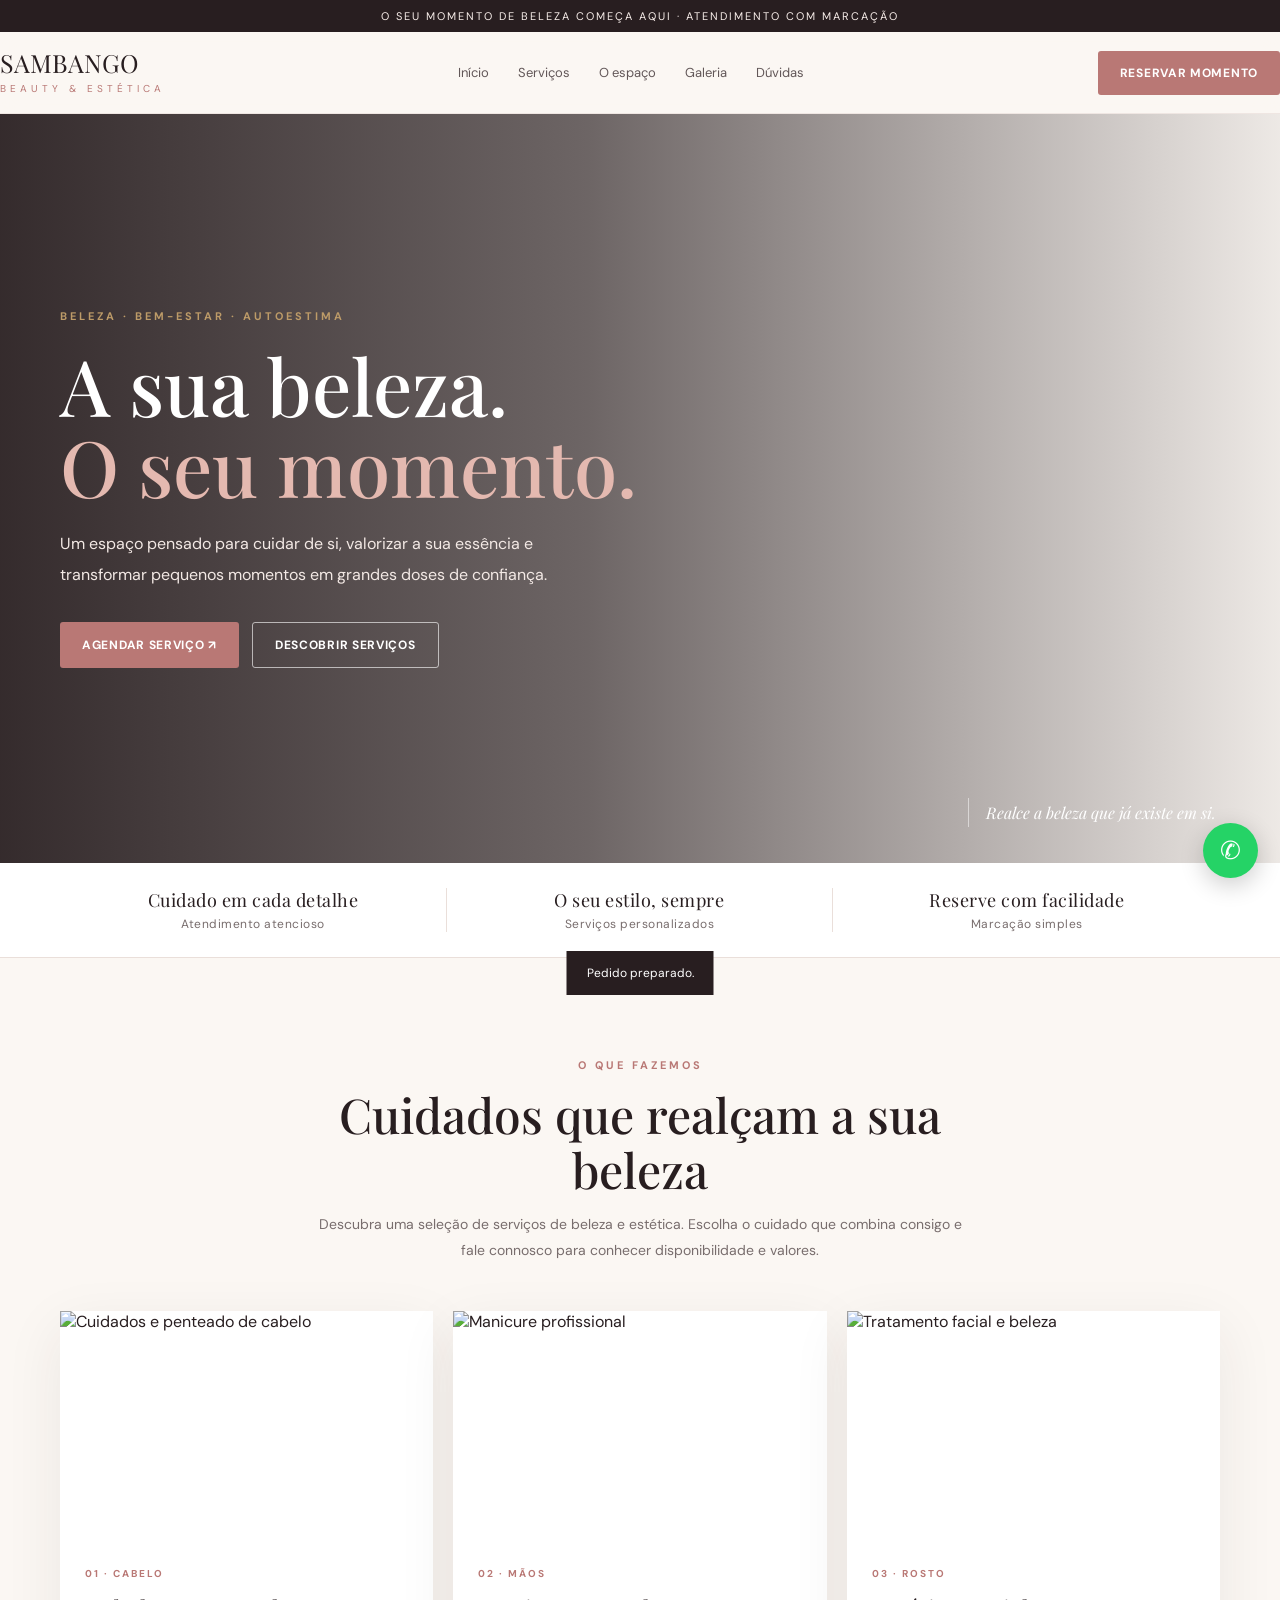
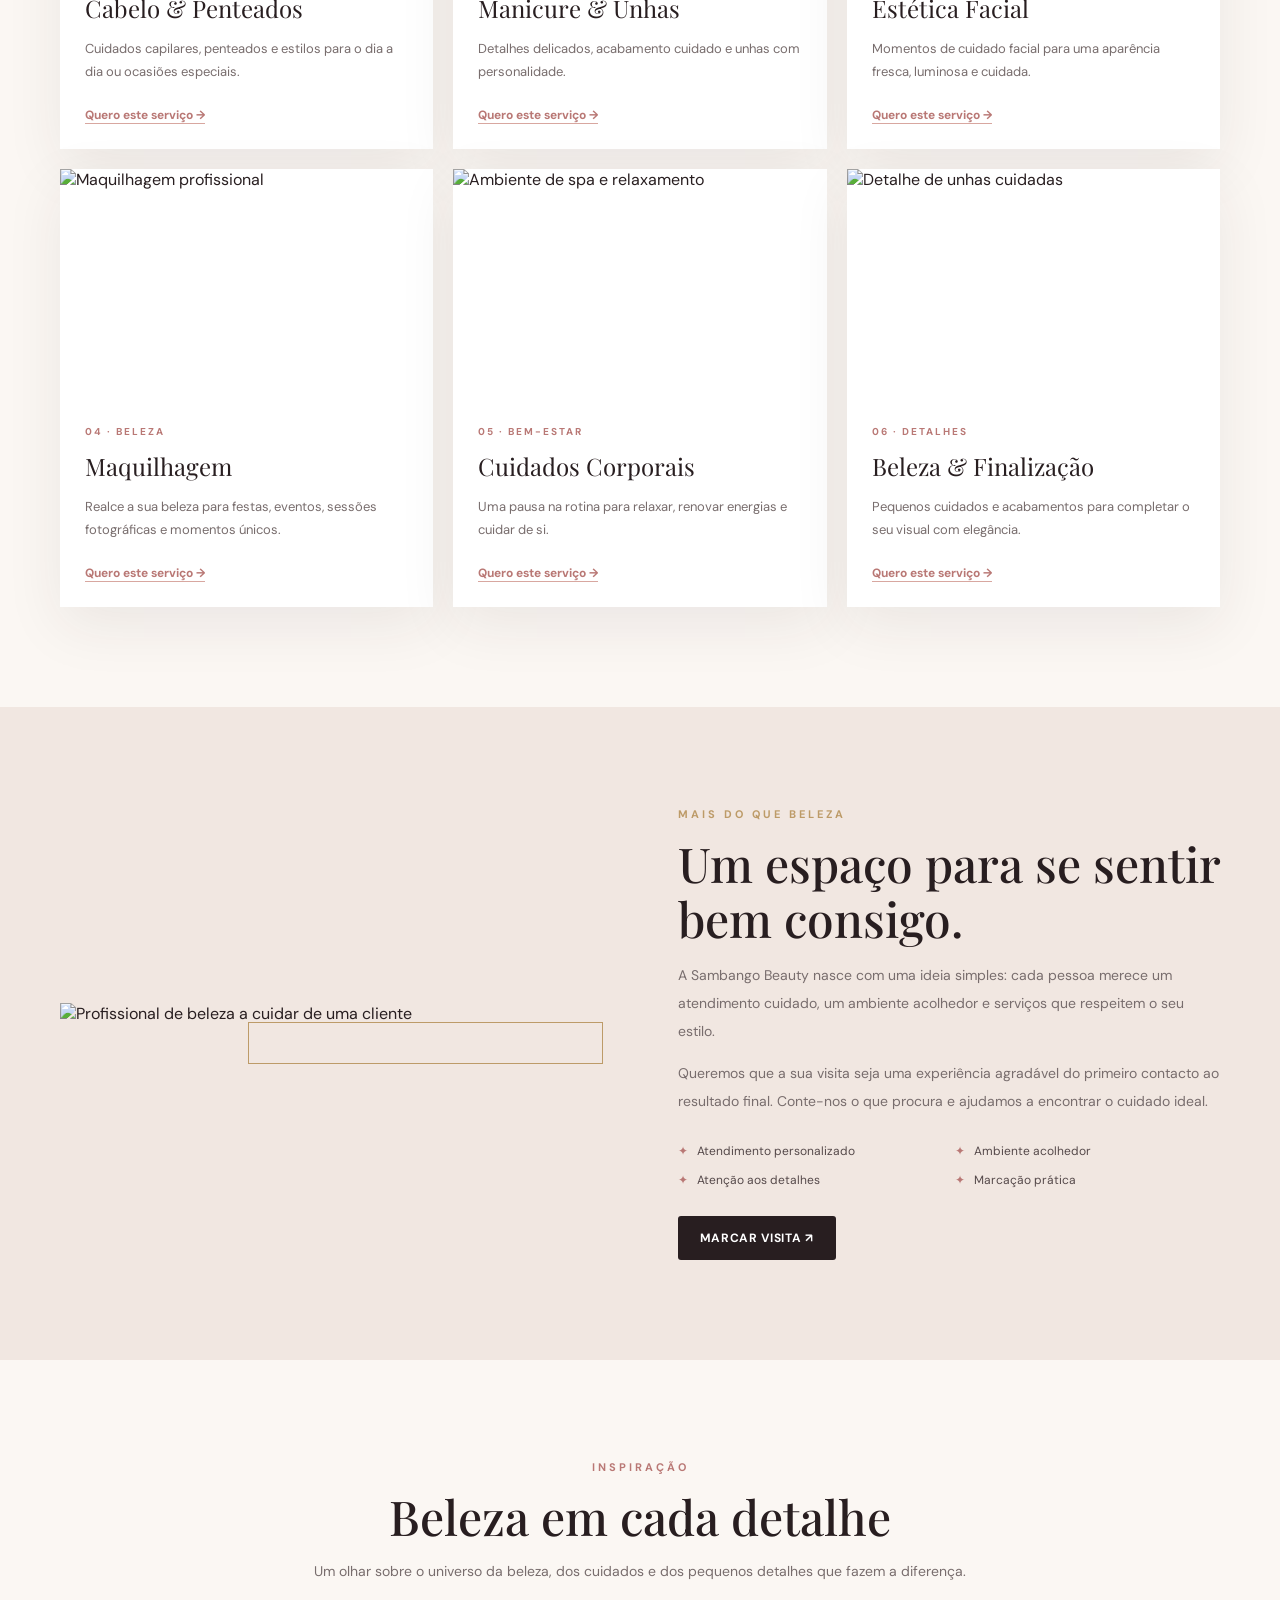
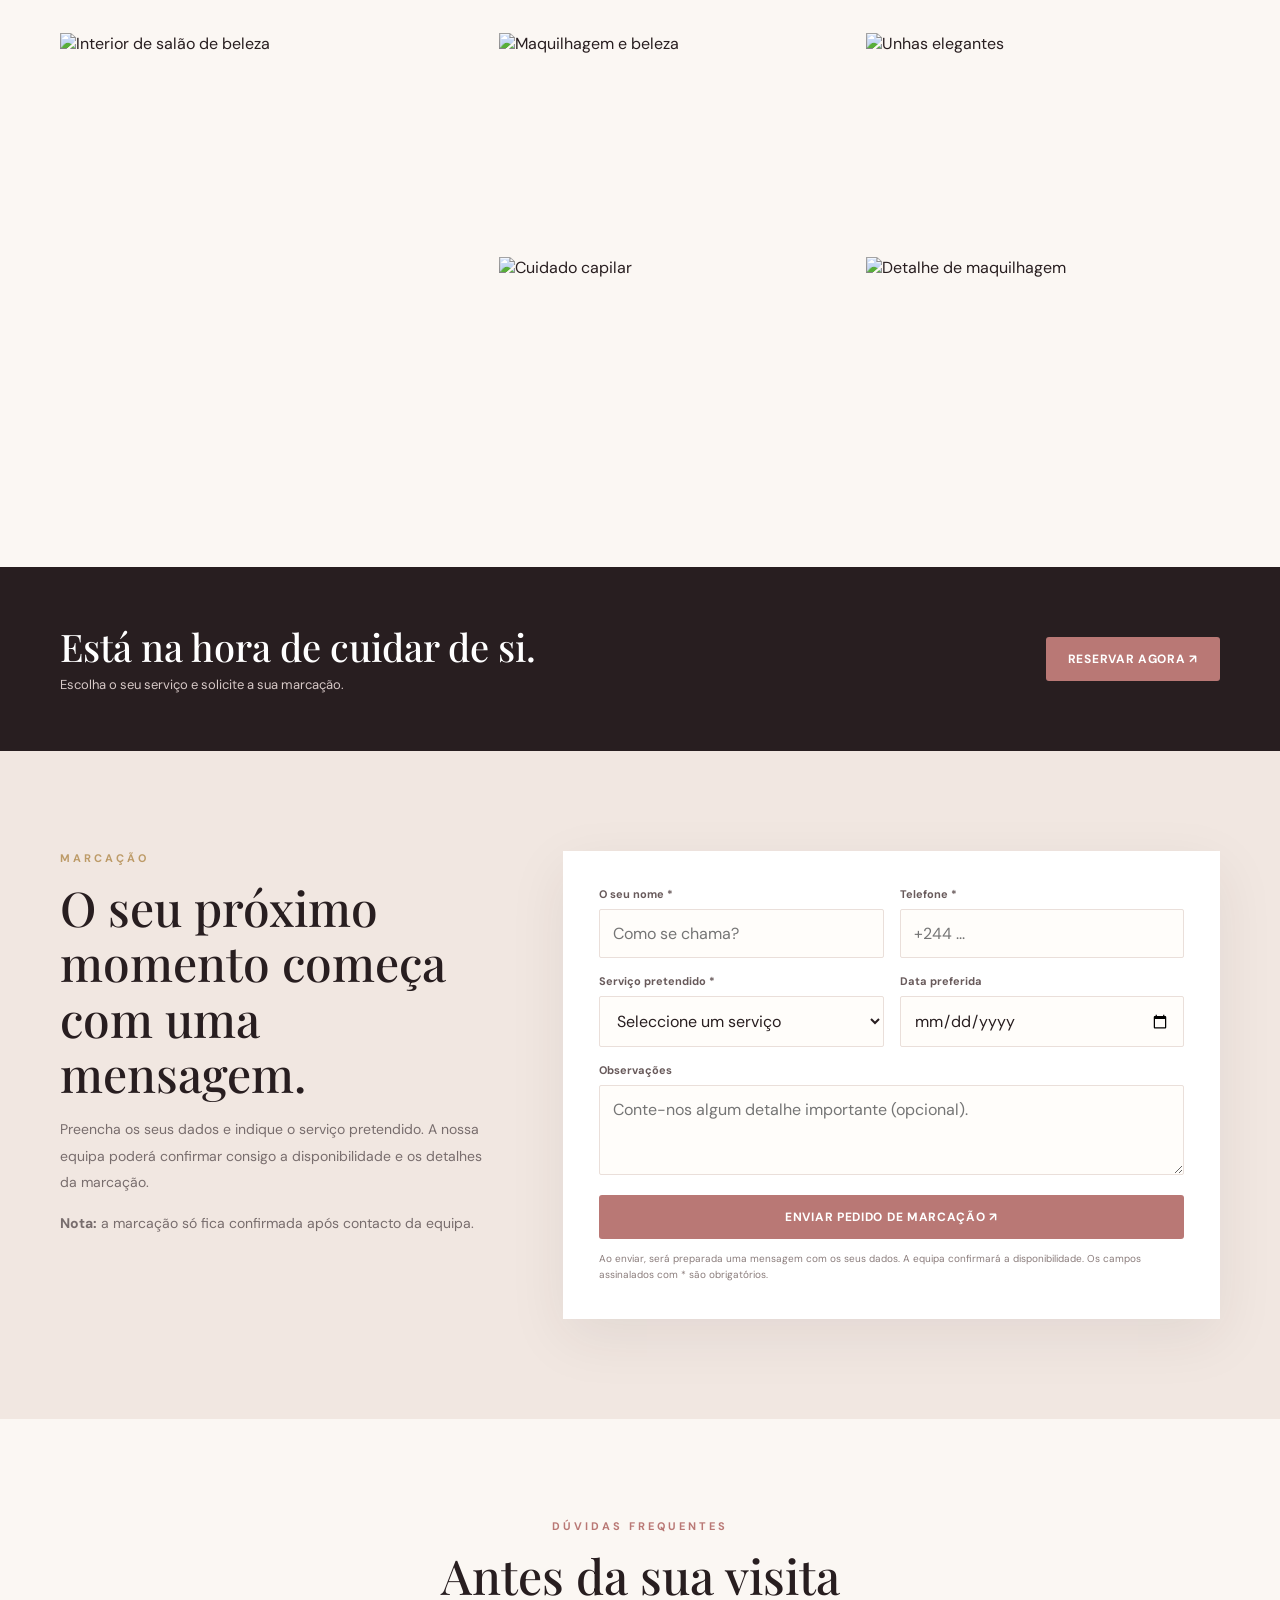
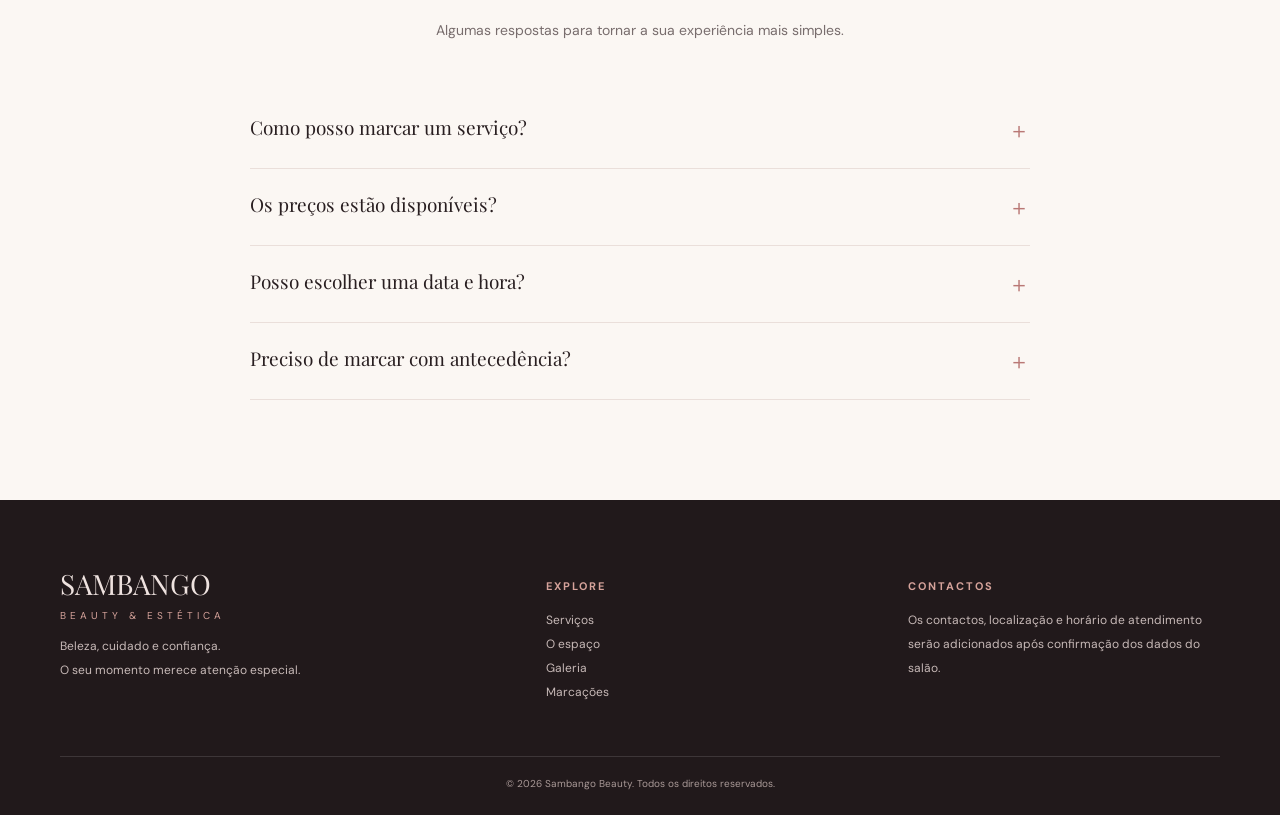
==== commit b56da1db: "Replace medical website with Sambango Beauty landing page" ====
--- a/index.html
+++ b/index.html
@@ -1,3161 +1,57 @@
 <!DOCTYPE html>
 <html lang="pt">
 <head>
-  <meta charset="UTF-8">
-  <meta name="viewport" content="width=device-width, initial-scale=1.0">
-
-  <title>Centro Médico Sambango | Saúde & Cuidado</title>
-
-  <meta
-    name="description"
-    content="Centro Médico Sambango — atendimento médico, cuidados de saúde, consultas e acompanhamento para toda a família."
-  >
-
-  <meta
-    name="keywords"
-    content="Centro Médico Sambango, clínica em Luanda, consultas médicas, pediatria, ginecologia, enfermagem, análises clínicas, ecografia, farmácia"
-  >
-
-  <meta name="theme-color" content="#087f70">
-
-  <link rel="preconnect" href="https://fonts.googleapis.com">
-  <link rel="preconnect" href="https://fonts.gstatic.com" crossorigin>
-
-  <link
-    href="https://fonts.googleapis.com/css2?family=DM+Sans:wght@400;500;600;700&family=Plus+Jakarta+Sans:wght@500;600;700;800&display=swap"
-    rel="stylesheet"
-  >
-
-  <style>
-    :root {
-      --primary: #087f70;
-      --primary-dark: #056458;
-      --secondary: #0b3954;
-      --accent: #2ec4b6;
-      --light: #f4faf9;
-      --lighter: #f8fcfb;
-      --white: #ffffff;
-      --dark: #102a2a;
-      --text: #526565;
-      --muted: #789090;
-      --gold: #f4b942;
-      --danger: #e85d5d;
-      --shadow: 0 18px 50px rgba(8, 127, 112, 0.10);
-      --shadow-lg: 0 25px 70px rgba(11, 57, 84, 0.15);
-      --radius: 24px;
-      --radius-sm: 16px;
-      --container: 1180px;
-    }
-
-    * {
-      margin: 0;
-      padding: 0;
-      box-sizing: border-box;
-    }
-
-    html {
-      scroll-behavior: smooth;
-      scroll-padding-top: 90px;
-    }
-
-    body {
-      font-family: "DM Sans", sans-serif;
-      color: var(--text);
-      background: var(--white);
-      line-height: 1.65;
-      overflow-x: hidden;
-    }
-
-    img {
-      max-width: 100%;
-      display: block;
-    }
-
-    a {
-      color: inherit;
-      text-decoration: none;
-    }
-
-    button,
-    input,
-    textarea,
-    select {
-      font: inherit;
-    }
-
-    .container {
-      width: min(92%, var(--container));
-      margin: 0 auto;
-    }
-
-    /* =========================
-       DEMO NOTICE
-    ========================== */
-
-    .demo-notice {
-      background: var(--secondary);
-      color: #fff;
-      text-align: center;
-      padding: 9px 15px;
-      font-size: 12px;
-      font-weight: 600;
-      position: relative;
-      z-index: 1001;
-    }
-
-    .demo-notice span {
-      color: var(--gold);
-    }
-
-    /* =========================
-       HEADER
-    ========================== */
-
-    header {
-      position: sticky;
-      top: 0;
-      z-index: 1000;
-      background: rgba(255,255,255,0.96);
-      backdrop-filter: blur(15px);
-      border-bottom: 1px solid rgba(8,127,112,0.08);
-    }
-
-    .nav {
-      min-height: 76px;
-      display: flex;
-      align-items: center;
-      justify-content: space-between;
-      gap: 25px;
-    }
-
-    .logo {
-      display: flex;
-      align-items: center;
-      gap: 12px;
-      min-width: 220px;
-    }
-
-    .logo-icon {
-      width: 45px;
-      height: 45px;
-      border-radius: 14px;
-      background: linear-gradient(135deg, var(--primary), var(--accent));
-      color: white;
-      display: grid;
-      place-items: center;
-      font-size: 24px;
-      font-weight: 800;
-      box-shadow: 0 10px 25px rgba(8,127,112,0.22);
-    }
-
-    .logo-text strong {
-      display: block;
-      font-family: "Plus Jakarta Sans", sans-serif;
-      color: var(--secondary);
-      font-size: 16px;
-      line-height: 1.2;
-    }
-
-    .logo-text small {
-      color: var(--primary);
-      font-size: 11px;
-      font-weight: 700;
-      letter-spacing: .5px;
-    }
-
-    .nav-links {
-      display: flex;
-      align-items: center;
-      gap: 25px;
-    }
-
-    .nav-links a {
-      font-size: 14px;
-      font-weight: 600;
-      color: var(--secondary);
-      transition: .25s;
-    }
-
-    .nav-links a:hover {
-      color: var(--primary);
-    }
-
-    .nav-cta {
-      background: var(--primary);
-      color: #fff !important;
-      padding: 12px 18px;
-      border-radius: 12px;
-    }
-
-    .nav-cta:hover {
-      background: var(--primary-dark);
-    }
-
-    .menu-btn {
-      display: none;
-      border: 0;
-      background: var(--light);
-      color: var(--primary);
-      width: 44px;
-      height: 44px;
-      border-radius: 12px;
-      font-size: 22px;
-      cursor: pointer;
-    }
-
-    /* =========================
-       HERO
-    ========================== */
-
-    .hero {
-      position: relative;
-      min-height: 680px;
-      display: flex;
-      align-items: center;
-      overflow: hidden;
-      background:
-        linear-gradient(
-          90deg,
-          rgba(4,36,42,.93) 0%,
-          rgba(4,36,42,.78) 48%,
-          rgba(4,36,42,.30) 100%
-        ),
-        url("https://images.unsplash.com/photo-1584982751601-97dcc096659c?auto=format&fit=crop&w=2000&q=90")
-        center/cover no-repeat;
-    }
-
-    .hero::after {
-      content: "";
-      position: absolute;
-      inset: auto 0 0;
-      height: 120px;
-      background: linear-gradient(transparent, rgba(255,255,255,.18));
-      pointer-events: none;
-    }
-
-    .hero-content {
-      position: relative;
-      z-index: 2;
-      width: 58%;
-      color: #fff;
-      padding: 80px 0;
-    }
-
-    .eyebrow {
-      display: inline-flex;
-      align-items: center;
-      gap: 8px;
-      padding: 8px 13px;
-      border-radius: 50px;
-      background: rgba(46,196,182,.16);
-      border: 1px solid rgba(46,196,182,.35);
-      color: #bff8f2;
-      font-size: 13px;
-      font-weight: 700;
-      margin-bottom: 22px;
-    }
-
-    .hero h1 {
-      font-family: "Plus Jakarta Sans", sans-serif;
-      font-size: clamp(38px, 5vw, 68px);
-      line-height: 1.06;
-      letter-spacing: -2px;
-      margin-bottom: 22px;
-    }
-
-    .hero h1 span {
-      color: #71e1d5;
-    }
-
-    .hero p {
-      max-width: 650px;
-      font-size: 18px;
-      color: rgba(255,255,255,.82);
-      margin-bottom: 30px;
-    }
-
-    .hero-buttons {
-      display: flex;
-      flex-wrap: wrap;
-      gap: 13px;
-      margin-bottom: 45px;
-    }
-
-    .btn {
-      display: inline-flex;
-      align-items: center;
-      justify-content: center;
-      gap: 8px;
-      padding: 14px 21px;
-      border-radius: 13px;
-      font-weight: 700;
-      font-size: 14px;
-      border: 0;
-      cursor: pointer;
-      transition: .25s;
-    }
-
-    .btn-primary {
-      background: var(--accent);
-      color: #073d39;
-    }
-
-    .btn-primary:hover {
-      transform: translateY(-2px);
-      background: #54d8ca;
-    }
-
-    .btn-light {
-      background: rgba(255,255,255,.12);
-      border: 1px solid rgba(255,255,255,.28);
-      color: white;
-      backdrop-filter: blur(10px);
-    }
-
-    .btn-light:hover {
-      background: rgba(255,255,255,.2);
-    }
-
-    .hero-stats {
-      display: flex;
-      flex-wrap: wrap;
-      gap: 35px;
-    }
-
-    .stat strong {
-      display: block;
-      font-family: "Plus Jakarta Sans", sans-serif;
-      font-size: 27px;
-      color: white;
-    }
-
-    .stat span {
-      font-size: 12px;
-      color: rgba(255,255,255,.65);
-    }
-
-    .hero-card {
-      position: absolute;
-      z-index: 3;
-      right: 7%;
-      bottom: 65px;
-      width: 280px;
-      background: rgba(255,255,255,.95);
-      padding: 10px;
-      border-radius: 25px;
-      box-shadow: var(--shadow-lg);
-      transform: rotate(2deg);
-    }
-
-    .hero-card img {
-      width: 100%;
-      height: 330px;
-      object-fit: cover;
-      border-radius: 19px;
-    }
-
-    .hero-card-info {
-      padding: 12px 7px 5px;
-    }
-
-    .hero-card-info strong {
-      display: block;
-      color: var(--secondary);
-      font-family: "Plus Jakarta Sans", sans-serif;
-      font-size: 14px;
-    }
-
-    .hero-card-info small {
-      color: var(--primary);
-      font-weight: 700;
-      font-size: 11px;
-    }
-
-    /* =========================
-       TRUST
-    ========================== */
-
-    .trust {
-      padding: 30px 0;
-      background: white;
-      border-bottom: 1px solid #edf3f2;
-    }
-
-    .trust-grid {
-      display: grid;
-      grid-template-columns: repeat(4, 1fr);
-      gap: 18px;
-    }
-
-    .trust-card {
-      min-height: 125px;
-      display: flex;
-      align-items: center;
-      gap: 14px;
-      padding: 18px;
-      border-radius: 18px;
-      background: var(--lighter);
-      border: 1px solid #e6f1ef;
-    }
-
-    .trust-card img {
-      width: 72px;
-      height: 72px;
-      object-fit: cover;
-      border-radius: 15px;
-      flex-shrink: 0;
-    }
-
-    .trust-card h3 {
-      font-family: "Plus Jakarta Sans", sans-serif;
-      color: var(--secondary);
-      font-size: 14px;
-      margin-bottom: 4px;
-    }
-
-    .trust-card p {
-      font-size: 12px;
-      color: var(--muted);
-      line-height: 1.4;
-    }
-
-    /* =========================
-       SECTION
-    ========================== */
-
-    section {
-      padding: 90px 0;
-    }
-
-    .section-head {
-      max-width: 720px;
-      margin: 0 auto 45px;
-      text-align: center;
-    }
-
-    .section-tag {
-      display: inline-block;
-      color: var(--primary);
-      font-size: 12px;
-      text-transform: uppercase;
-      letter-spacing: 1.7px;
-      font-weight: 800;
-      margin-bottom: 10px;
-    }
-
-    .section-head h2 {
-      font-family: "Plus Jakarta Sans", sans-serif;
-      color: var(--secondary);
-      font-size: clamp(28px, 4vw, 44px);
-      line-height: 1.15;
-      margin-bottom: 13px;
-    }
-
-    .section-head p {
-      color: var(--text);
-      font-size: 15px;
-    }
-
-    /* =========================
-       SERVICES
-    ========================== */
-
-    .services {
-      background: var(--light);
-    }
-
-    .services-grid {
-      display: grid;
-      grid-template-columns: repeat(4, 1fr);
-      gap: 20px;
-    }
-
-    .service-card {
-      background: white;
-      border-radius: 22px;
-      overflow: hidden;
-      border: 1px solid #e5efed;
-      transition: .3s;
-      box-shadow: 0 8px 25px rgba(8,127,112,.04);
-    }
-
-    .service-card:hover {
-      transform: translateY(-7px);
-      box-shadow: var(--shadow);
-    }
-
-    .service-image {
-      position: relative;
-      height: 190px;
-      overflow: hidden;
-    }
-
-    .service-image img {
-      width: 100%;
-      height: 100%;
-      object-fit: cover;
-      transition: .5s;
-    }
-
-    .service-card:hover .service-image img {
-      transform: scale(1.05);
-    }
-
-    .service-icon {
-      position: absolute;
-      left: 15px;
-      bottom: 15px;
-      width: 43px;
-      height: 43px;
-      border-radius: 13px;
-      background: rgba(255,255,255,.95);
-      display: grid;
-      place-items: center;
-      font-size: 19px;
-      box-shadow: 0 7px 20px rgba(0,0,0,.13);
-    }
-
-    .service-number {
-      position: absolute;
-      right: 13px;
-      top: 13px;
-      width: 34px;
-      height: 34px;
-      border-radius: 50%;
-      background: rgba(8,127,112,.9);
-      color: white;
-      display: grid;
-      place-items: center;
-      font-size: 11px;
-      font-weight: 800;
-    }
-
-    .service-body {
-      padding: 21px;
-    }
-
-    .service-category {
-      color: var(--primary);
-      text-transform: uppercase;
-      letter-spacing: 1.2px;
-      font-size: 9px;
-      font-weight: 800;
-    }
-
-    .service-body h3 {
-      font-family: "Plus Jakarta Sans", sans-serif;
-      color: var(--secondary);
-      font-size: 17px;
-      margin: 6px 0 8px;
-    }
-
-    .service-body p {
-      color: var(--text);
-      font-size: 13px;
-      line-height: 1.55;
-      margin-bottom: 15px;
-    }
-
-    .service-link {
-      color: var(--primary);
-      font-weight: 800;
-      font-size: 12px;
-    }
-
-    /* =========================
-       ABOUT
-    ========================== */
-
-    .about {
-      background: white;
-    }
-
-    .about-grid {
-      display: grid;
-      grid-template-columns: 1fr 1fr;
-      gap: 65px;
-      align-items: center;
-    }
-
-    .about-images {
-      position: relative;
-      min-height: 510px;
-    }
-
-    .about-main {
-      width: 78%;
-      height: 470px;
-      object-fit: cover;
-      border-radius: 30px;
-      box-shadow: var(--shadow-lg);
-    }
-
-    .about-small {
-      position: absolute;
-      width: 220px;
-      height: 230px;
-      object-fit: cover;
-      right: 0;
-      bottom: 0;
-      border: 10px solid white;
-      border-radius: 25px;
-      box-shadow: var(--shadow);
-    }
-
-    .about-badge {
-      position: absolute;
-      top: 35px;
-      right: 10px;
-      background: white;
-      border-radius: 17px;
-      padding: 15px 18px;
-      box-shadow: var(--shadow);
-    }
-
-    .about-badge strong {
-      color: var(--primary);
-      font-size: 24px;
-      display: block;
-      font-family: "Plus Jakarta Sans", sans-serif;
-    }
-
-    .about-badge span {
-      color: var(--muted);
-      font-size: 11px;
-    }
-
-    .about-content .section-tag {
-      margin-bottom: 8px;
-    }
-
-    .about-content h2 {
-      font-family: "Plus Jakarta Sans", sans-serif;
-      color: var(--secondary);
-      font-size: clamp(30px, 4vw, 45px);
-      line-height: 1.13;
-      margin-bottom: 18px;
-    }
-
-    .about-content > p {
-      margin-bottom: 22px;
-      font-size: 15px;
-    }
-
-    .check-list {
-      list-style: none;
-      display: grid;
-      gap: 13px;
-    }
-
-    .check-list li {
-      display: flex;
-      align-items: flex-start;
-      gap: 10px;
-      font-size: 14px;
-    }
-
-    .check {
-      width: 23px;
-      height: 23px;
-      flex-shrink: 0;
-      border-radius: 50%;
-      display: grid;
-      place-items: center;
-      background: #dff7f3;
-      color: var(--primary);
-      font-size: 12px;
-      font-weight: 900;
-    }
-
-    /* =========================
-       NUMBERS
-    ========================== */
-
-    .numbers {
-      background:
-        linear-gradient(100deg, rgba(8,127,112,.95), rgba(11,57,84,.95)),
-        url("https://images.unsplash.com/photo-1576091160399-112ba8d25d1d?auto=format&fit=crop&w=1800&q=80")
-        center/cover;
-      color: white;
-    }
-
-    .numbers-grid {
-      display: grid;
-      grid-template-columns: repeat(4,1fr);
-      gap: 20px;
-    }
-
-    .number-box {
-      text-align: center;
-      padding: 25px;
-      border-right: 1px solid rgba(255,255,255,.15);
-    }
-
-    .number-box:last-child {
-      border-right: 0;
-    }
-
-    .number-box strong {
-      font-family: "Plus Jakarta Sans", sans-serif;
-      font-size: 42px;
-      display: block;
-    }
-
-    .number-box span {
-      font-size: 12px;
-      color: rgba(255,255,255,.72);
-    }
-
-    /* =========================
-       TEAM
-    ========================== */
-
-    .team-grid {
-      display: grid;
-      grid-template-columns: repeat(3,1fr);
-      gap: 25px;
-    }
-
-    .team-card {
-      background: var(--lighter);
-      border-radius: 24px;
-      overflow: hidden;
-      border: 1px solid #e6f0ef;
-    }
-
-    .team-image {
-      height: 330px;
-      overflow: hidden;
-    }
-
-    .team-image img {
-      width: 100%;
-      height: 100%;
-      object-fit: cover;
-    }
-
-    .team-info {
-      padding: 22px;
-    }
-
-    .team-info h3 {
-      color: var(--secondary);
-      font-family: "Plus Jakarta Sans", sans-serif;
-      font-size: 18px;
-    }
-
-    .team-info p {
-      color: var(--primary);
-      font-size: 12px;
-      font-weight: 700;
-      margin-top: 3px;
-    }
-
-    .demo-label {
-      display: inline-block;
-      margin-top: 12px;
-      padding: 5px 9px;
-      border-radius: 50px;
-      background: #fff0d1;
-      color: #956700;
-      font-size: 9px;
-      font-weight: 800;
-      text-transform: uppercase;
-    }
-
-    /* =========================
-       APPOINTMENT
-    ========================== */
-
-    .appointment {
-      background: var(--light);
-    }
-
-    .appointment-grid {
-      display: grid;
-      grid-template-columns: .85fr 1.15fr;
-      gap: 30px;
-      align-items: stretch;
-    }
-
-    .appointment-info {
-      background:
-        linear-gradient(135deg, rgba(8,127,112,.94), rgba(11,57,84,.96)),
-        url("https://images.unsplash.com/photo-1516841273335-e39b37888115?auto=format&fit=crop&w=1200&q=80")
-        center/cover;
-      color: white;
-      border-radius: 28px;
-      padding: 40px;
-    }
-
-    .appointment-info h2 {
-      font-family: "Plus Jakarta Sans", sans-serif;
-      font-size: 34px;
-      line-height: 1.15;
-      margin-bottom: 15px;
-    }
-
-    .appointment-info p {
-      color: rgba(255,255,255,.76);
-      margin-bottom: 30px;
-    }
-
-    .appointment-points {
-      display: grid;
-      gap: 17px;
-    }
-
-    .appointment-point {
-      display: flex;
-      gap: 12px;
-      align-items: flex-start;
-    }
-
-    .appointment-point-icon {
-      width: 36px;
-      height: 36px;
-      border-radius: 11px;
-      background: rgba(255,255,255,.12);
-      display: grid;
-      place-items: center;
-      flex-shrink: 0;
-    }
-
-    .appointment-point strong {
-      display: block;
-      font-size: 13px;
-    }
-
-    .appointment-point span {
-      font-size: 11px;
-      color: rgba(255,255,255,.65);
-    }
-
-    .appointment-form {
-      background: white;
-      border-radius: 28px;
-      padding: 35px;
-      box-shadow: var(--shadow);
-    }
-
-    .appointment-form h3 {
-      color: var(--secondary);
-      font-family: "Plus Jakarta Sans", sans-serif;
-      font-size: 24px;
-      margin-bottom: 6px;
-    }
-
-    .appointment-form > p {
-      font-size: 13px;
-      margin-bottom: 22px;
-      color: var(--muted);
-    }
-
-    .form-grid {
-      display: grid;
-      grid-template-columns: 1fr 1fr;
-      gap: 15px;
-    }
-
-    .field {
-      display: flex;
-      flex-direction: column;
-      gap: 6px;
-    }
-
-    .field.full {
-      grid-column: 1 / -1;
-    }
-
-    .field label {
-      color: var(--secondary);
-      font-size: 11px;
-      font-weight: 800;
-    }
-
-    .field input,
-    .field select,
-    .field textarea {
-      width: 100%;
-      border: 1px solid #dce9e7;
-      border-radius: 12px;
-      padding: 12px 13px;
-      outline: none;
-      color: var(--dark);
-      background: #fbfdfd;
-      transition: .2s;
-    }
-
-    .field textarea {
-      min-height: 100px;
-      resize: vertical;
-    }
-
-    .field input:focus,
-    .field select:focus,
-    .field textarea:focus {
-      border-color: var(--accent);
-      box-shadow: 0 0 0 4px rgba(46,196,182,.1);
-    }
-
-    .form-button {
-      width: 100%;
-      margin-top: 17px;
-    }
-
-    /* =========================
-       GALLERY
-    ========================== */
-
-    .gallery-grid {
-      display: grid;
-      grid-template-columns: 1.3fr .7fr .7fr;
-      grid-template-rows: 230px 230px;
-      gap: 14px;
-    }
-
-    .gallery-item {
-      overflow: hidden;
-      border-radius: 20px;
-      position: relative;
-    }
-
-    .gallery-item:first-child {
-      grid-row: 1 / 3;
-    }
-
-    .gallery-item img {
-      width: 100%;
-      height: 100%;
-      object-fit: cover;
-      transition: .5s;
-    }
-
-    .gallery-item:hover img {
-      transform: scale(1.05);
-    }
-
-    .gallery-caption {
-      position: absolute;
-      left: 15px;
-      right: 15px;
-      bottom: 15px;
-      background: rgba(4,36,42,.72);
-      backdrop-filter: blur(8px);
-      color: white;
-      padding: 9px 12px;
-      border-radius: 11px;
-      font-size: 11px;
-      font-weight: 700;
-    }
-
-    /* =========================
-       TESTIMONIALS
-    ========================== */
-
-    .testimonials {
-      background: var(--light);
-    }
-
-    .testimonials-grid {
-      display: grid;
-      grid-template-columns: repeat(3,1fr);
-      gap: 20px;
-    }
-
-    .testimonial {
-      background: white;
-      padding: 28px;
-      border-radius: 22px;
-      border: 1px solid #e5efed;
-    }
-
-    .stars {
-      color: var(--gold);
-      letter-spacing: 2px;
-      margin-bottom: 14px;
-    }
-
-    .testimonial p {
-      color: var(--text);
-      font-size: 14px;
-      margin-bottom: 20px;
-    }
-
-    .testimonial-user {
-      display: flex;
-      align-items: center;
-      gap: 10px;
-    }
-
-    .avatar {
-      width: 40px;
-      height: 40px;
-      border-radius: 50%;
-      background: var(--light);
-      display: grid;
-      place-items: center;
-      color: var(--primary);
-      font-weight: 800;
-    }
-
-    .testimonial-user strong {
-      display: block;
-      color: var(--secondary);
-      font-size: 12px;
-    }
-
-    .testimonial-user small {
-      color: var(--muted);
-      font-size: 10px;
-    }
-
-    /* =========================
-       FAQ
-    ========================== */
-
-    .faq {
-      max-width: 850px;
-      margin: auto;
-    }
-
-    details {
-      background: white;
-      border: 1px solid #e4eeec;
-      border-radius: 16px;
-      margin-bottom: 12px;
-      overflow: hidden;
-    }
-
-    summary {
-      cursor: pointer;
-      padding: 19px 20px;
-      color: var(--secondary);
-      font-weight: 800;
-      font-size: 14px;
-      list-style: none;
-      display: flex;
-      justify-content: space-between;
-      align-items: center;
-    }
-
-    summary::-webkit-details-marker {
-      display: none;
-    }
-
-    summary::after {
-      content: "+";
-      color: var(--primary);
-      font-size: 20px;
-    }
-
-    details[open] summary::after {
-      content: "−";
-    }
-
-    details p {
-      padding: 0 20px 20px;
-      color: var(--text);
-      font-size: 13px;
-    }
-
-    /* =========================
-       LOCATION
-    ========================== */
-
-    .location {
-      background: var(--lighter);
-    }
-
-    .location-grid {
-      display: grid;
-      grid-template-columns: .9fr 1.1fr;
-      gap: 25px;
-    }
-
-    .contact-card {
-      background: white;
-      padding: 35px;
-      border-radius: 25px;
-      box-shadow: var(--shadow);
-    }
-
-    .contact-card h2 {
-      font-family: "Plus Jakarta Sans", sans-serif;
-      color: var(--secondary);
-      font-size: 30px;
-      margin-bottom: 15px;
-    }
-
-    .contact-item {
-      display: flex;
-      gap: 13px;
-      padding: 15px 0;
-      border-bottom: 1px solid #edf3f2;
-    }
-
-    .contact-icon {
-      width: 40px;
-      height: 40px;
-      border-radius: 12px;
-      background: #e4f7f4;
-      color: var(--primary);
-      display: grid;
-      place-items: center;
-      flex-shrink: 0;
-    }
-
-    .contact-item strong {
-      display: block;
-      color: var(--secondary);
-      font-size: 12px;
-    }
-
-    .contact-item span {
-      color: var(--text);
-      font-size: 12px;
-    }
-
-    .map-box {
-      min-height: 430px;
-      border-radius: 25px;
-      overflow: hidden;
-      background:
-        linear-gradient(rgba(8,127,112,.12), rgba(8,127,112,.12)),
-        url("https://images.unsplash.com/photo-1526778548025-fa2f459cd5c1?auto=format&fit=crop&w=1400&q=80")
-        center/cover;
-      display: grid;
-      place-items: center;
-    }
-
-    .map-inner {
-      background: rgba(255,255,255,.95);
-      padding: 25px 30px;
-      border-radius: 20px;
-      text-align: center;
-      box-shadow: var(--shadow);
-    }
-
-    .map-inner strong {
-      display: block;
-      color: var(--secondary);
-      font-family: "Plus Jakarta Sans", sans-serif;
-      margin-bottom: 5px;
-    }
-
-    .map-inner span {
-      font-size: 12px;
-      color: var(--muted);
-    }
-
-    /* =========================
-       CTA
-    ========================== */
-
-    .cta {
-      padding: 75px 0;
-      background:
-        linear-gradient(110deg, rgba(8,127,112,.97), rgba(11,57,84,.97)),
-        url("https://images.unsplash.com/photo-1538108149393-fbbd81895907?auto=format&fit=crop&w=1800&q=80")
-        center/cover;
-      color: white;
-      text-align: center;
-    }
-
-    .cta h2 {
-      font-family: "Plus Jakarta Sans", sans-serif;
-      font-size: clamp(30px,4vw,48px);
-      line-height: 1.1;
-      margin-bottom: 15px;
-    }
-
-    .cta p {
-      max-width: 650px;
-      margin: 0 auto 25px;
-      color: rgba(255,255,255,.78);
-    }
-
-    /* =========================
-       FOOTER
-    ========================== */
-
-    footer {
-      background: #071f2c;
-      color: rgba(255,255,255,.65);
-      padding: 60px 0 25px;
-    }
-
-    .footer-grid {
-      display: grid;
-      grid-template-columns: 1.4fr 1fr 1fr 1fr;
-      gap: 35px;
-      padding-bottom: 40px;
-    }
-
-    footer h3 {
-      color: white;
-      font-size: 14px;
-      margin-bottom: 15px;
-    }
-
-    footer p,
-    footer a {
-      font-size: 12px;
-    }
-
-    footer a {
-      display: block;
-      margin-bottom: 9px;
-      transition: .2s;
-    }
-
-    footer a:hover {
-      color: var(--accent);
-    }
-
-    .footer-brand strong {
-      color: white;
-      font-family: "Plus Jakarta Sans", sans-serif;
-      font-size: 18px;
-      display: block;
-      margin-bottom: 10px;
-    }
-
-    .footer-bottom {
-      padding-top: 22px;
-      border-top: 1px solid rgba(255,255,255,.1);
-      display: flex;
-      justify-content: space-between;
-      gap: 20px;
-      flex-wrap: wrap;
-      font-size: 10px;
-    }
-
-    /* =========================
-       WHATSAPP
-    ========================== */
-
-    .whatsapp {
-      position: fixed;
-      z-index: 999;
-      right: 20px;
-      bottom: 20px;
-      width: 58px;
-      height: 58px;
-      border-radius: 50%;
-      background: #25d366;
-      color: white;
-      display: grid;
-      place-items: center;
-      font-size: 27px;
-      box-shadow: 0 12px 35px rgba(37,211,102,.35);
-      transition: .25s;
-    }
-
-    .whatsapp:hover {
-      transform: scale(1.08);
-    }
-
-    /* =========================
-       RESPONSIVE
-    ========================== */
-
-    @media (max-width: 1050px) {
-
-      .hero-card {
-        right: 3%;
-        width: 230px;
-      }
-
-      .hero-content {
-        width: 65%;
-      }
-
-      .services-grid {
-        grid-template-columns: repeat(2,1fr);
-      }
-
-      .trust-grid {
-        grid-template-columns: repeat(2,1fr);
-      }
-    }
-
-    @media (max-width: 850px) {
-
-      .menu-btn {
-        display: block;
-      }
-
-      .nav-links {
-        position: absolute;
-        left: 4%;
-        right: 4%;
-        top: 85px;
-        background: white;
-        padding: 18px;
-        border-radius: 18px;
-        box-shadow: var(--shadow-lg);
-        display: none;
-        flex-direction: column;
-        align-items: stretch;
-      }
-
-      .nav-links.active {
-        display: flex;
-      }
-
-      .nav-links a {
-        padding: 11px;
-      }
-
-      .hero {
-        min-height: 720px;
-      }
-
-      .hero-content {
-        width: 100%;
-        padding-top: 70px;
-        padding-bottom: 230px;
-      }
-
-      .hero-card {
-        width: 180px;
-        height: 190px;
-        bottom: 25px;
-        right: 8%;
-      }
-
-      .hero-card img {
-        height: 135px;
-      }
-
-      .hero-card-info {
-        padding: 6px;
-      }
-
-      .about-grid,
-      .appointment-grid,
-      .location-grid {
-        grid-template-columns: 1fr;
-      }
-
-      .about-images {
-        min-height: 450px;
-      }
-
-      .numbers-grid {
-        grid-template-columns: repeat(2,1fr);
-      }
-
-      .number-box:nth-child(2) {
-        border-right: 0;
-      }
-
-      .team-grid,
-      .testimonials-grid {
-        grid-template-columns: 1fr;
-      }
-
-      .team-image {
-        height: 360px;
-      }
-
-      .footer-grid {
-        grid-template-columns: repeat(2,1fr);
-      }
-    }
-
-    @media (max-width: 600px) {
-
-      section {
-        padding: 65px 0;
-      }
-
-      .logo {
-        min-width: auto;
-      }
-
-      .logo-text strong {
-        font-size: 13px;
-      }
-
-      .logo-icon {
-        width: 40px;
-        height: 40px;
-      }
-
-      .hero {
-        min-height: 720px;
-        background:
-          linear-gradient(
-            180deg,
-            rgba(4,36,42,.86),
-            rgba(4,36,42,.94)
-          ),
-          url("https://images.unsplash.com/photo-1584982751601-97dcc096659c?auto=format&fit=crop&w=1200&q=85")
-          center/cover;
-      }
-
-      .hero h1 {
-        font-size: 39px;
-        letter-spacing: -1px;
-      }
-
-      .hero p {
-        font-size: 15px;
-      }
-
-      .hero-stats {
-        gap: 20px;
-      }
-
-      .stat strong {
-        font-size: 22px;
-      }
-
-      .hero-card {
-        width: 160px;
-        height: 175px;
-        right: 20px;
-      }
-
-      .hero-card img {
-        height: 120px;
-      }
-
-      .hero-card-info strong {
-        font-size: 11px;
-      }
-
-      .trust-grid,
-      .services-grid {
-        grid-template-columns: 1fr;
-      }
-
-      .trust-card {
-        min-height: 105px;
-      }
-
-      .trust-card img {
-        width: 65px;
-        height: 65px;
-      }
-
-      .about-main {
-        width: 84%;
-        height: 400px;
-      }
-
-      .about-small {
-        width: 155px;
-        height: 170px;
-      }
-
-      .about-badge {
-        right: 0;
-        top: 20px;
-      }
-
-      .numbers-grid {
-        grid-template-columns: 1fr 1fr;
-      }
-
-      .number-box {
-        border-right: 0;
-        border-bottom: 1px solid rgba(255,255,255,.15);
-      }
-
-      .number-box strong {
-        font-size: 31px;
-      }
-
-      .form-grid {
-        grid-template-columns: 1fr;
-      }
-
-      .field.full {
-        grid-column: auto;
-      }
-
-      .appointment-info,
-      .appointment-form,
-      .contact-card {
-        padding: 25px;
-      }
-
-      .gallery-grid {
-        display: grid;
-        grid-template-columns: 1fr 1fr;
-        grid-template-rows: 190px 190px 190px;
-      }
-
-      .gallery-item:first-child {
-        grid-column: 1 / -1;
-        grid-row: auto;
-      }
-
-      .gallery-caption {
-        font-size: 9px;
-      }
-
-      .footer-grid {
-        grid-template-columns: 1fr;
-      }
-
-      .footer-bottom {
-        flex-direction: column;
-      }
-
-      .whatsapp {
-        width: 52px;
-        height: 52px;
-        right: 15px;
-        bottom: 15px;
-      }
-    }
-  </style>
+<meta charset="UTF-8"><meta name="viewport" content="width=device-width, initial-scale=1">
+<meta name="theme-color" content="#241b1d">
+<meta name="description" content="Sambango Beauty — salão de beleza e estética. Cuide de si, realce a sua beleza e reserve o seu momento.">
+<title>Sambango Beauty | Beleza, cuidado e confiança</title>
+<link rel="preconnect" href="https://fonts.googleapis.com"><link rel="preconnect" href="https://fonts.gstatic.com" crossorigin>
+<link href="https://fonts.googleapis.com/css2?family=DM+Sans:wght@400;500;600;700&family=Playfair+Display:wght@500;600;700&display=swap" rel="stylesheet">
+<style>
+:root{--ink:#281e20;--muted:#786d6d;--cream:#fbf7f3;--rose:#d8a7a0;--rose2:#b97875;--gold:#bd9b68;--white:#fff;--line:#eadfda;--shadow:0 18px 55px #39232614}
+*{box-sizing:border-box}html{scroll-behavior:smooth;scroll-padding-top:90px}body{margin:0;background:var(--cream);color:var(--ink);font-family:'DM Sans',sans-serif}a{color:inherit;text-decoration:none}button,input,select,textarea{font:inherit}.wrap{width:min(1160px,calc(100% - 44px));margin:auto}.topline{background:var(--ink);color:#f8eeea;text-align:center;padding:9px 15px;font-size:11px;letter-spacing:2px;text-transform:uppercase}.nav{height:82px;display:flex;align-items:center;justify-content:space-between;background:#fbf7f3ed;position:sticky;top:0;z-index:20;border-bottom:1px solid #eadfdaaa;backdrop-filter:blur(14px)}.brand{font-family:'Playfair Display';font-size:25px;line-height:1}.brand span{display:block;font:10px 'DM Sans';letter-spacing:4px;color:var(--rose2);margin-top:7px;text-transform:uppercase}.links{display:flex;align-items:center;gap:29px;font-size:13px;color:#625758}.links a:hover{color:var(--rose2)}.btn{display:inline-flex;align-items:center;justify-content:center;gap:9px;padding:14px 22px;background:var(--rose2);color:white;border:0;border-radius:3px;font-size:12px;font-weight:700;letter-spacing:.7px;cursor:pointer;transition:.25s}.btn:hover{background:var(--ink);transform:translateY(-2px)}.btn.outline{background:transparent;border:1px solid #ffffff9c;color:white}.btn.dark{background:var(--ink)}.menu-btn{display:none;background:none;border:0;font-size:25px}
+.hero{min-height:650px;position:relative;display:flex;align-items:center;color:white;background:linear-gradient(90deg,#211719e8 0%,#211719a6 46%,#21171910 100%),url('https://images.unsplash.com/photo-1560066984-138dadb4c035?auto=format&fit=crop&w=2000&q=88') center/cover}.hero-inner{padding:95px 0;max-width:650px}.eyebrow{font-size:11px;letter-spacing:3px;text-transform:uppercase;color:var(--gold);font-weight:700}.hero h1{font:clamp(48px,7vw,78px)/1.04 'Playfair Display';font-weight:500;margin:22px 0}.hero h1 em{color:#e4b9b0;font-style:normal}.hero p{font-size:16px;line-height:1.9;color:#f3e9e5;max-width:500px}.hero-actions{display:flex;gap:13px;flex-wrap:wrap;margin-top:32px}.hero-note{position:absolute;right:5%;bottom:36px;border-left:1px solid #ffffff80;padding:4px 0 4px 17px;font:italic 16px 'Playfair Display';color:#fff}
+.trust{background:white;border-bottom:1px solid var(--line)}.trust-grid{display:grid;grid-template-columns:repeat(3,1fr);padding:25px 0}.trust-item{text-align:center;border-right:1px solid var(--line);font-size:12px;color:var(--muted);letter-spacing:.5px}.trust-item:last-child{border:0}.trust-item strong{display:block;color:var(--ink);font:18px 'Playfair Display';margin-bottom:4px}
+section{padding:100px 0}.section-head{text-align:center;max-width:660px;margin:0 auto 48px}.section-head .eyebrow{color:var(--rose2)}h2{font:clamp(34px,4vw,48px)/1.15 'Playfair Display';font-weight:500;margin:15px 0}.section-head p{color:var(--muted);line-height:1.8;font-size:14px}.services{display:grid;grid-template-columns:repeat(3,1fr);gap:20px}.service{background:white;box-shadow:var(--shadow);overflow:hidden;transition:.3s}.service:hover{transform:translateY(-7px)}.service img{width:100%;height:225px;object-fit:cover;display:block}.service-body{padding:25px}.service-body small{color:var(--rose2);letter-spacing:2px;text-transform:uppercase;font-size:10px;font-weight:700}.service h3{font:24px 'Playfair Display';margin:10px 0}.service p{font-size:13px;line-height:1.8;color:var(--muted);min-height:48px}.text-link{display:inline-block;margin-top:9px;color:var(--rose2);font-size:12px;font-weight:700;border-bottom:1px solid var(--rose)}
+.about{background:#f1e7e1}.about-grid{display:grid;grid-template-columns:1fr 1fr;gap:75px;align-items:center}.about-pics{position:relative;padding:0 45px 40px 0}.about-pics img{width:100%;height:480px;object-fit:cover}.about-pics:after{content:'';position:absolute;width:65%;height:65%;right:0;bottom:0;border:1px solid var(--gold);z-index:0}.about-pics img{position:relative;z-index:1}.about-copy p{font-size:14px;line-height:2;color:var(--muted)}.checks{display:grid;grid-template-columns:1fr 1fr;gap:13px;margin:28px 0}.checks span{font-size:12px;color:#55494a}.checks span:before{content:'✦';color:var(--rose2);margin-right:9px}
+.gallery-grid{display:grid;grid-template-columns:1.2fr 1fr 1fr;grid-template-rows:210px 210px;gap:14px}.gallery-grid img{width:100%;height:100%;object-fit:cover;cursor:pointer;transition:.3s}.gallery-grid img:hover{filter:brightness(.8)}.gallery-grid img:first-child{grid-row:span 2}
+.banner{padding:0;background:var(--ink);color:white}.banner-inner{display:flex;align-items:center;justify-content:space-between;gap:30px;padding:58px 0}.banner h2{font-size:38px;margin:0 0 8px}.banner p{color:#d7c9c7;font-size:13px;margin:0}
+.booking{background:#f1e7e1}.booking-grid{display:grid;grid-template-columns:.8fr 1.2fr;gap:65px;align-items:start}.booking-copy p{color:var(--muted);line-height:1.9;font-size:14px}.booking-card{background:white;padding:36px;box-shadow:var(--shadow)}.form-grid{display:grid;grid-template-columns:1fr 1fr;gap:16px}.field{display:flex;flex-direction:column;gap:8px}.field.full{grid-column:1/-1}.field label{font-size:11px;font-weight:700;color:#685a5b}.field input,.field select,.field textarea{border:1px solid var(--line);background:#fffdfa;padding:13px;color:var(--ink);outline:none;border-radius:2px}.field input:focus,.field select:focus,.field textarea:focus{border-color:var(--rose2)}.field textarea{min-height:90px;resize:vertical}.booking-card .btn{width:100%;margin-top:20px}.form-hint{font-size:10px;color:#8b7d7c;line-height:1.6;margin-top:12px}
+.faq-list{max-width:780px;margin:auto}.faq{border-bottom:1px solid var(--line)}.faq button{width:100%;background:none;border:0;padding:22px 0;text-align:left;display:flex;justify-content:space-between;cursor:pointer;font:19px 'Playfair Display';color:var(--ink)}.faq p{display:none;color:var(--muted);font-size:13px;line-height:1.8;margin:0;padding:0 35px 20px 0}.faq.open p{display:block}.faq button span{color:var(--rose2);font-size:22px}
+footer{background:#21191b;color:#eee2df;padding:65px 0 25px}.footer-grid{display:grid;grid-template-columns:1.4fr 1fr 1fr;gap:50px}.footer-brand{font:28px 'Playfair Display'}.footer-brand span{display:block;font:10px 'DM Sans';letter-spacing:4px;color:#d6a39b;margin-top:7px}.footer-grid p,.footer-grid a{font-size:12px;line-height:2;color:#c7b9b7}.footer-grid h4{font-size:11px;letter-spacing:2px;text-transform:uppercase;color:#d6a39b}.copyright{border-top:1px solid #ffffff20;margin-top:40px;padding-top:20px;text-align:center;color:#a99997;font-size:10px}
+.float-wa{position:fixed;right:22px;bottom:22px;z-index:30;width:55px;height:55px;border-radius:50%;background:#25d366;color:white;display:grid;place-items:center;font-size:25px;box-shadow:0 7px 25px #0003}.toast{position:fixed;left:50%;bottom:25px;transform:translate(-50%,120px);background:var(--ink);color:white;padding:14px 20px;font-size:12px;z-index:50;transition:.3s}.toast.show{transform:translate(-50%,0)}
+@media(max-width:850px){.links{display:none;position:absolute;top:81px;left:0;right:0;background:var(--cream);padding:25px;flex-direction:column;align-items:flex-start;border-bottom:1px solid var(--line)}.links.show{display:flex}.menu-btn{display:block}.nav>.btn{display:none}.hero{min-height:620px;background-position:60% center}.services{grid-template-columns:repeat(2,1fr)}.about-grid,.booking-grid{grid-template-columns:1fr;gap:40px}.about-pics{max-width:570px}.footer-grid{grid-template-columns:1fr 1fr}.footer-grid>div:first-child{grid-column:1/-1}}
+@media(max-width:560px){.wrap{width:min(100% - 32px,1160px)}.topline{font-size:9px;letter-spacing:1.3px}.nav{height:70px}.brand{font-size:22px}.links{top:69px}.hero{min-height:590px}.hero-inner{padding:70px 0}.hero h1{font-size:49px}.hero p{font-size:14px}.hero-note{display:none}.trust-grid{padding:18px 0}.trust-item{font-size:9px;padding:0 5px}.trust-item strong{font-size:14px}section{padding:72px 0}.services{grid-template-columns:1fr}.service img{height:240px}.about-pics img{height:370px}.about-pics{padding-right:25px;padding-bottom:25px}.gallery-grid{grid-template-columns:1fr 1fr;grid-template-rows:170px 170px 170px}.gallery-grid img:first-child{grid-row:auto;grid-column:span 2}.banner-inner{display:block;padding:45px 0}.banner .btn{margin-top:22px}.banner h2{font-size:32px}.booking-card{padding:22px}.form-grid{grid-template-columns:1fr}.field.full{grid-column:auto}.footer-grid{grid-template-columns:1fr;gap:25px}.footer-grid>div:first-child{grid-column:auto}.float-wa{right:15px;bottom:15px;width:50px;height:50px}}
+</style>
 </head>
-
 <body>
-
-  <!-- =========================
-       DEMO NOTICE
-  ========================== -->
-
-  <div class="demo-notice">
-    <span>DEMO:</span>
-    Este website contém imagens, nomes, números, horários e testemunhos fictícios
-    criados exclusivamente para apresentação.
-  </div>
-
-  <!-- =========================
-       HEADER
-  ========================== -->
-
-  <header>
-    <div class="container nav">
-
-      <a href="#inicio" class="logo">
-        <div class="logo-icon">✚</div>
-
-        <div class="logo-text">
-          <strong>Centro Médico Sambango</strong>
-          <small>SAÚDE & CUIDADO</small>
-        </div>
-      </a>
-
-      <nav class="nav-links" id="navLinks">
-        <a href="#inicio">Início</a>
-        <a href="#servicos">Serviços</a>
-        <a href="#sobre">Sobre nós</a>
-        <a href="#equipa">Equipa</a>
-        <a href="#contacto">Contacto</a>
-
-        <a href="#marcacao" class="nav-cta">
-          Marcar consulta
-        </a>
-      </nav>
-
-      <button
-        class="menu-btn"
-        id="menuBtn"
-        aria-label="Abrir menu"
-      >
-        ☰
-      </button>
-
-    </div>
-  </header>
-
-
-  <!-- =========================
-       HERO
-  ========================== -->
-
-  <main>
-
-    <section class="hero" id="inicio">
-
-      <div class="container">
-
-        <div class="hero-content">
-
-          <div class="eyebrow">
-            ✦ Cuidado médico próximo de si
-          </div>
-
-          <h1>
-            A sua saúde
-            <span>merece atenção especial.</span>
-          </h1>
-
-          <p>
-            Uma experiência de atendimento pensada para colocar
-            o paciente no centro de cada cuidado.
-          </p>
-
-          <div class="hero-buttons">
-
-            <a href="#marcacao" class="btn btn-primary">
-              📅 Marcar consulta
-            </a>
-
-            <a href="#servicos" class="btn btn-light">
-              Conhecer serviços →
-            </a>
-
-          </div>
-
-          <div class="hero-stats">
-
-            <div class="stat">
-              <strong>24h</strong>
-              <span>Cuidado e atenção*</span>
-            </div>
-
-            <div class="stat">
-              <strong>+10</strong>
-              <span>Especialidades*</span>
-            </div>
-
-            <div class="stat">
-              <strong>+5K</strong>
-              <span>Pacientes atendidos*</span>
-            </div>
-
-          </div>
-
-        </div>
-
-      </div>
-
-      <div class="hero-card">
-
-        <img
-          src="https://images.unsplash.com/photo-1559839734-2b71ea197ec2?auto=format&fit=crop&w=700&q=85"
-          alt="Profissional de saúde"
-          loading="eager"
-        >
-
-        <div class="hero-card-info">
-          <strong>Profissionais dedicados</strong>
-          <small>Atendimento humanizado*</small>
-        </div>
-
-      </div>
-
-    </section>
-
-
-    <!-- =========================
-         TRUST
-    ========================== -->
-
-    <section class="trust">
-
-      <div class="container">
-
-        <div class="trust-grid">
-
-          <article class="trust-card">
-
-            <img
-              src="https://images.unsplash.com/photo-1576091160399-112ba8d25d1d?auto=format&fit=crop&w=400&q=80"
-              alt="Atendimento médico"
-              loading="lazy"
-            >
-
-            <div>
-              <h3>🩺 Atendimento médico</h3>
-              <p>Cuidados personalizados</p>
-            </div>
-
-          </article>
-
-
-          <article class="trust-card">
-
-            <img
-              src="https://images.unsplash.com/photo-1638202993928-7d113b8e3ba4?auto=format&fit=crop&w=400&q=80"
-              alt="Equipa médica"
-              loading="lazy"
-            >
-
-            <div>
-              <h3>👨‍⚕️ Equipa dedicada</h3>
-              <p>Profissionais qualificados*</p>
-            </div>
-
-          </article>
-
-
-          <article class="trust-card">
-
-            <img
-              src="https://images.unsplash.com/photo-1584515933487-779824d29309?auto=format&fit=crop&w=400&q=80"
-              alt="Paciente recebendo cuidados"
-              loading="lazy"
-            >
-
-            <div>
-              <h3>❤️ Paciente em primeiro</h3>
-              <p>Atendimento humanizado</p>
-            </div>
-
-          </article>
-
-
-          <article class="trust-card">
-
-            <img
-              src="https://images.unsplash.com/photo-1505751172876-fa1923c5c528?auto=format&fit=crop&w=400&q=80"
-              alt="Marcação de consulta"
-              loading="lazy"
-            >
-
-            <div>
-              <h3>📅 Marcação fácil</h3>
-              <p>Agende pelo WhatsApp</p>
-            </div>
-
-          </article>
-
-        </div>
-
-      </div>
-
-    </section>
-
-
-    <!-- =========================
-         SERVICES
-    ========================== -->
-
-    <section class="services" id="servicos">
-
-      <div class="container">
-
-        <div class="section-head">
-
-          <span class="section-tag">
-            O que fazemos
-          </span>
-
-          <h2>
-            Cuidados pensados para toda a família
-          </h2>
-
-          <p>
-            Conheça alguns dos serviços apresentados
-            nesta demonstração do Centro Médico Sambango.
-          </p>
-
-        </div>
-
-
-        <div class="services-grid">
-
-
-          <article class="service-card">
-
-            <div class="service-image">
-
-              <img
-                src="https://images.unsplash.com/photo-1612349317150-e413f6a5b16d?auto=format&fit=crop&w=900&q=85"
-                alt="Clínica Geral"
-                loading="lazy"
-              >
-
-              <div class="service-icon">🩺</div>
-              <div class="service-number">01</div>
-
-            </div>
-
-            <div class="service-body">
-
-              <span class="service-category">
-                Atendimento
-              </span>
-
-              <h3>Clínica Geral</h3>
-
-              <p>
-                Avaliação geral, acompanhamento e orientação médica.
-              </p>
-
-              <a href="#marcacao" class="service-link">
-                Saber mais →
-              </a>
-
-            </div>
-
-          </article>
-
-
-          <article class="service-card">
-
-            <div class="service-image">
-
-              <img
-                src="https://images.unsplash.com/photo-1632053001810-7d1e2d7c5d8f?auto=format&fit=crop&w=900&q=85"
-                alt="Pediatria"
-                loading="lazy"
-              >
-
-              <div class="service-icon">👶</div>
-              <div class="service-number">02</div>
-
-            </div>
-
-            <div class="service-body">
-
-              <span class="service-category">
-                Infância
-              </span>
-
-              <h3>Pediatria</h3>
-
-              <p>
-                Acompanhamento médico dedicado à saúde das crianças.
-              </p>
-
-              <a href="#marcacao" class="service-link">
-                Saber mais →
-              </a>
-
-            </div>
-
-          </article>
-
-
-          <article class="service-card">
-
-            <div class="service-image">
-
-              <img
-                src="https://images.unsplash.com/photo-1551076805-e1869033e561?auto=format&fit=crop&w=900&q=85"
-                alt="Ginecologia"
-                loading="lazy"
-              >
-
-              <div class="service-icon">❤️</div>
-              <div class="service-number">03</div>
-
-            </div>
-
-            <div class="service-body">
-
-              <span class="service-category">
-                Saúde feminina
-              </span>
-
-              <h3>Ginecologia</h3>
-
-              <p>
-                Cuidados de saúde feminina e acompanhamento especializado.
-              </p>
-
-              <a href="#marcacao" class="service-link">
-                Saber mais →
-              </a>
-
-            </div>
-
-          </article>
-
-
-          <article class="service-card">
-
-            <div class="service-image">
-
-              <img
-                src="https://images.unsplash.com/photo-1606811971618-4486d14f3f99?auto=format&fit=crop&w=900&q=85"
-                alt="Medicina Dentária"
-                loading="lazy"
-              >
-
-              <div class="service-icon">🦷</div>
-              <div class="service-number">04</div>
-
-            </div>
-
-            <div class="service-body">
-
-              <span class="service-category">
-                Saúde oral
-              </span>
-
-              <h3>Medicina Dentária</h3>
-
-              <p>
-                Cuidados preventivos e acompanhamento da saúde oral.
-              </p>
-
-              <a href="#marcacao" class="service-link">
-                Saber mais →
-              </a>
-
-            </div>
-
-          </article>
-
-
-          <article class="service-card">
-
-            <div class="service-image">
-
-              <img
-                src="https://images.unsplash.com/photo-1579684385127-1ef15d508118?auto=format&fit=crop&w=900&q=85"
-                alt="Análises Clínicas"
-                loading="lazy"
-              >
-
-              <div class="service-icon">🧪</div>
-              <div class="service-number">05</div>
-
-            </div>
-
-            <div class="service-body">
-
-              <span class="service-category">
-                Laboratório
-              </span>
-
-              <h3>Análises Clínicas</h3>
-
-              <p>
-                Área demonstrativa para apresentação de exames laboratoriais.
-              </p>
-
-              <a href="#marcacao" class="service-link">
-                Saber mais →
-              </a>
-
-            </div>
-
-          </article>
-
-
-          <article class="service-card">
-
-            <div class="service-image">
-
-              <img
-                src="https://images.unsplash.com/photo-1580281658628-5d5a2e0c6d8b?auto=format&fit=crop&w=900&q=85"
-                alt="Enfermagem"
-                loading="lazy"
-              >
-
-              <div class="service-icon">💉</div>
-              <div class="service-number">06</div>
-
-            </div>
-
-            <div class="service-body">
-
-              <span class="service-category">
-                Cuidados
-              </span>
-
-              <h3>Enfermagem</h3>
-
-              <p>
-                Serviços de enfermagem e acompanhamento de cuidados.
-              </p>
-
-              <a href="#marcacao" class="service-link">
-                Saber mais →
-              </a>
-
-            </div>
-
-          </article>
-
-
-          <article class="service-card">
-
-            <div class="service-image">
-
-              <img
-                src="https://images.unsplash.com/photo-1559757175-0eb30cd8c063?auto=format&fit=crop&w=900&q=85"
-                alt="Ecografia"
-                loading="lazy"
-              >
-
-              <div class="service-icon">🔬</div>
-              <div class="service-number">07</div>
-
-            </div>
-
-            <div class="service-body">
-
-              <span class="service-category">
-                Diagnóstico
-              </span>
-
-              <h3>Ecografia</h3>
-
-              <p>
-                Secção demonstrativa para exames de diagnóstico por imagem.
-              </p>
-
-              <a href="#marcacao" class="service-link">
-                Saber mais →
-              </a>
-
-            </div>
-
-          </article>
-
-
-          <article class="service-card">
-
-            <div class="service-image">
-
-              <img
-                src="https://images.unsplash.com/photo-1585435557343-3b092031a831?auto=format&fit=crop&w=900&q=85"
-                alt="Farmácia"
-                loading="lazy"
-              >
-
-              <div class="service-icon">💊</div>
-              <div class="service-number">08</div>
-
-            </div>
-
-            <div class="service-body">
-
-              <span class="service-category">
-                Farmacêutico
-              </span>
-
-              <h3>Farmácia</h3>
-
-              <p>
-                Área demonstrativa para apresentação de serviços farmacêuticos.
-              </p>
-
-              <a href="#marcacao" class="service-link">
-                Saber mais →
-              </a>
-
-            </div>
-
-          </article>
-
-        </div>
-
-      </div>
-
-    </section>
-
-
-    <!-- =========================
-         ABOUT
-    ========================== -->
-
-    <section class="about" id="sobre">
-
-      <div class="container about-grid">
-
-        <div class="about-images">
-
-          <img
-            class="about-main"
-            src="https://images.unsplash.com/photo-1519494026892-80bbd2d6fd0d?auto=format&fit=crop&w=1100&q=85"
-            alt="Ambiente médico"
-            loading="lazy"
-          >
-
-          <img
-            class="about-small"
-            src="https://images.unsplash.com/photo-1516841273335-e39b37888115?auto=format&fit=crop&w=700&q=85"
-            alt="Profissional de saúde"
-            loading="lazy"
-          >
-
-          <div class="about-badge">
-            <strong>+10</strong>
-            <span>Especialidades*</span>
-          </div>
-
-        </div>
-
-
-        <div class="about-content">
-
-          <span class="section-tag">
-            Sobre o centro
-          </span>
-
-          <h2>
-            Um cuidado que começa por ouvir.
-          </h2>
-
-          <p>
-            O Centro Médico Sambango é apresentado nesta demonstração
-            como um espaço moderno, acolhedor e pensado para oferecer
-            uma experiência de atendimento centrada no paciente.
-          </p>
-
-          <p>
-            A proposta visual combina informação clara, contacto rápido
-            e uma experiência digital simples para facilitar o acesso
-            aos serviços.
-          </p>
-
-          <ul class="check-list">
-
-            <li>
-              <span class="check">✓</span>
-              <span>Atendimento pensado para toda a família.</span>
-            </li>
-
-            <li>
-              <span class="check">✓</span>
-              <span>Informações organizadas de forma simples.</span>
-            </li>
-
-            <li>
-              <span class="check">✓</span>
-              <span>Marcação de consultas através do WhatsApp.</span>
-            </li>
-
-            <li>
-              <span class="check">✓</span>
-              <span>Experiência adaptada para telemóveis.</span>
-            </li>
-
-          </ul>
-
-        </div>
-
-      </div>
-
-    </section>
-
-
-    <!-- =========================
-         NUMBERS
-    ========================== -->
-
-    <section class="numbers">
-
-      <div class="container">
-
-        <div class="numbers-grid">
-
-          <div class="number-box">
-            <strong>24h</strong>
-            <span>Cuidado e atenção*</span>
-          </div>
-
-          <div class="number-box">
-            <strong>+10</strong>
-            <span>Especialidades*</span>
-          </div>
-
-          <div class="number-box">
-            <strong>+5K</strong>
-            <span>Pacientes*</span>
-          </div>
-
-          <div class="number-box">
-            <strong>100%</strong>
-            <span>Foco no paciente*</span>
-          </div>
-
-        </div>
-
-      </div>
-
-    </section>
-
-
-    <!-- =========================
-         TEAM
-    ========================== -->
-
-    <section id="equipa">
-
-      <div class="container">
-
-        <div class="section-head">
-
-          <span class="section-tag">
-            Nossa equipa
-          </span>
-
-          <h2>
-            Profissionais dedicados ao seu cuidado
-          </h2>
-
-          <p>
-            Os nomes apresentados abaixo são fictícios e servem
-            apenas para demonstrar a estrutura da página.
-          </p>
-
-        </div>
-
-
-        <div class="team-grid">
-
-
-          <article class="team-card">
-
-            <div class="team-image">
-
-              <img
-                src="https://images.unsplash.com/photo-1612349317150-e413f6a5b16d?auto=format&fit=crop&w=900&q=85"
-                alt="Dr. Carlos Manuel"
-                loading="lazy"
-              >
-
-            </div>
-
-            <div class="team-info">
-
-              <h3>Dr. Carlos Manuel</h3>
-
-              <p>Clínica Geral</p>
-
-              <span class="demo-label">
-                Nome DEMO
-              </span>
-
-            </div>
-
-          </article>
-
-
-          <article class="team-card">
-
-            <div class="team-image">
-
-              <img
-                src="https://images.unsplash.com/photo-1594824476967-48c8b964273f?auto=format&fit=crop&w=900&q=85"
-                alt="Dra. Ana Paula"
-                loading="lazy"
-              >
-
-            </div>
-
-            <div class="team-info">
-
-              <h3>Dra. Ana Paula</h3>
-
-              <p>Pediatria</p>
-
-              <span class="demo-label">
-                Nome DEMO
-              </span>
-
-            </div>
-
-          </article>
-
-
-          <article class="team-card">
-
-            <div class="team-image">
-
-              <img
-                src="https://images.unsplash.com/photo-1551836022-d5d88e9218df?auto=format&fit=crop&w=900&q=85"
-                alt="Dra. Marta José"
-                loading="lazy"
-              >
-
-            </div>
-
-            <div class="team-info">
-
-              <h3>Dra. Marta José</h3>
-
-              <p>Ginecologia</p>
-
-              <span class="demo-label">
-                Nome DEMO
-              </span>
-
-            </div>
-
-          </article>
-
-        </div>
-
-      </div>
-
-    </section>
-
-
-    <!-- =========================
-         APPOINTMENT
-    ========================== -->
-
-    <section class="appointment" id="marcacao">
-
-      <div class="container appointment-grid">
-
-
-        <div class="appointment-info">
-
-          <h2>
-            Marque a sua consulta de forma simples.
-          </h2>
-
-          <p>
-            Preencha o formulário e envie o pedido diretamente
-            pelo WhatsApp do centro.
-          </p>
-
-
-          <div class="appointment-points">
-
-            <div class="appointment-point">
-
-              <div class="appointment-point-icon">📱</div>
-
-              <div>
-                <strong>Contacto rápido</strong>
-                <span>Pedido enviado diretamente pelo WhatsApp.</span>
-              </div>
-
-            </div>
-
-
-            <div class="appointment-point">
-
-              <div class="appointment-point-icon">📅</div>
-
-              <div>
-                <strong>Escolha o serviço</strong>
-                <span>Indique a especialidade pretendida.</span>
-              </div>
-
-            </div>
-
-
-            <div class="appointment-point">
-
-              <div class="appointment-point-icon">💬</div>
-
-              <div>
-                <strong>Confirmação</strong>
-                <span>A equipa poderá responder pelo WhatsApp.</span>
-              </div>
-
-            </div>
-
-          </div>
-
-        </div>
-
-
-        <div class="appointment-form">
-
-          <h3>
-            Pedir marcação
-          </h3>
-
-          <p>
-            Campos demonstrativos para esta versão do website.
-          </p>
-
-
-          <form id="appointmentForm">
-
-            <div class="form-grid">
-
-              <div class="field">
-
-                <label for="nome">
-                  Nome completo
-                </label>
-
-                <input
-                  id="nome"
-                  name="nome"
-                  type="text"
-                  placeholder="Digite o seu nome"
-                  required
-                >
-
-              </div>
-
-
-              <div class="field">
-
-                <label for="telefone">
-                  Telefone
-                </label>
-
-                <input
-                  id="telefone"
-                  name="telefone"
-                  type="tel"
-                  placeholder="+244..."
-                  required
-                >
-
-              </div>
-
-
-              <div class="field">
-
-                <label for="servico">
-                  Serviço
-                </label>
-
-                <select id="servico" name="servico" required>
-
-                  <option value="">
-                    Selecione
-                  </option>
-
-                  <option>Clínica Geral</option>
-                  <option>Pediatria</option>
-                  <option>Ginecologia</option>
-                  <option>Medicina Dentária</option>
-                  <option>Análises Clínicas</option>
-                  <option>Enfermagem</option>
-                  <option>Ecografia</option>
-                  <option>Farmácia</option>
-
-                </select>
-
-              </div>
-
-
-              <div class="field">
-
-                <label for="data">
-                  Data pretendida
-                </label>
-
-                <input
-                  id="data"
-                  name="data"
-                  type="date"
-                  required
-                >
-
-              </div>
-
-
-              <div class="field full">
-
-                <label for="mensagem">
-                  Observação
-                </label>
-
-                <textarea
-                  id="mensagem"
-                  name="mensagem"
-                  placeholder="Escreva uma observação, se necessário..."
-                ></textarea>
-
-              </div>
-
-            </div>
-
-
-            <button
-              class="btn btn-primary form-button"
-              type="submit"
-            >
-              💬 Enviar pelo WhatsApp
-            </button>
-
-          </form>
-
-        </div>
-
-      </div>
-
-    </section>
-
-
-    <!-- =========================
-         GALLERY
-    ========================== -->
-
-    <section>
-
-      <div class="container">
-
-        <div class="section-head">
-
-          <span class="section-tag">
-            Ambiente
-          </span>
-
-          <h2>
-            Um espaço pensado para cuidar
-          </h2>
-
-          <p>
-            Recursos visuais demonstrativos para apresentar
-            a estrutura e o ambiente do centro.
-          </p>
-
-        </div>
-
-
-        <div class="gallery-grid">
-
-          <div class="gallery-item">
-
-            <img
-              src="https://images.unsplash.com/photo-1519494026892-80bbd2d6fd0d?auto=format&fit=crop&w=1200&q=85"
-              alt="Interior de clínica"
-              loading="lazy"
-            >
-
-            <div class="gallery-caption">
-              Ambiente acolhedor
-            </div>
-
-          </div>
-
-
-          <div class="gallery-item">
-
-            <img
-              src="https://images.unsplash.com/photo-1516841273335-e39b37888115?auto=format&fit=crop&w=800&q=85"
-              alt="Profissional de saúde"
-              loading="lazy"
-            >
-
-            <div class="gallery-caption">
-              Atendimento
-            </div>
-
-          </div>
-
-
-          <div class="gallery-item">
-
-            <img
-              src="https://images.unsplash.com/photo-1584982751601-97dcc096659c?auto=format&fit=crop&w=800&q=85"
-              alt="Profissional médico"
-              loading="lazy"
-            >
-
-            <div class="gallery-caption">
-              Profissionais
-            </div>
-
-          </div>
-
-
-          <div class="gallery-item">
-
-            <img
-              src="https://images.unsplash.com/photo-1576091160550-2173dba999ef?auto=format&fit=crop&w=800&q=85"
-              alt="Equipamento médico"
-              loading="lazy"
-            >
-
-            <div class="gallery-caption">
-              Tecnologia
-            </div>
-
-          </div>
-
-
-          <div class="gallery-item">
-
-            <img
-              src="https://images.unsplash.com/photo-1538108149393-fbbd81895907?auto=format&fit=crop&w=800&q=85"
-              alt="Hospital e cuidados de saúde"
-              loading="lazy"
-            >
-
-            <div class="gallery-caption">
-              Estrutura
-            </div>
-
-          </div>
-
-        </div>
-
-      </div>
-
-    </section>
-
-
-    <!-- =========================
-         TESTIMONIALS
-    ========================== -->
-
-    <section class="testimonials">
-
-      <div class="container">
-
-        <div class="section-head">
-
-          <span class="section-tag">
-            Experiência
-          </span>
-
-          <h2>
-            O que os pacientes dizem
-          </h2>
-
-          <p>
-            Testemunhos fictícios utilizados exclusivamente
-            para demonstrar o layout.
-          </p>
-
-        </div>
-
-
-        <div class="testimonials-grid">
-
-
-          <article class="testimonial">
-
-            <div class="stars">
-              ★★★★★
-            </div>
-
-            <p>
-              “Gostei muito da forma como fui recebido.
-              O atendimento foi apresentado de maneira simples,
-              clara e acolhedora.”
-            </p>
-
-            <div class="testimonial-user">
-
-              <div class="avatar">
-                M
-              </div>
-
-              <div>
-                <strong>Maria C.</strong>
-                <small>Testemunho DEMO</small>
-              </div>
-
-            </div>
-
-          </article>
-
-
-          <article class="testimonial">
-
-            <div class="stars">
-              ★★★★★
-            </div>
-
-            <p>
-              “A possibilidade de fazer o pedido de marcação
-              pelo WhatsApp torna o processo muito mais simples.”
-            </p>
-
-            <div class="testimonial-user">
-
-              <div class="avatar">
-                J
-              </div>
-
-              <div>
-                <strong>João P.</strong>
-                <small>Testemunho DEMO</small>
-              </div>
-
-            </div>
-
-          </article>
-
-
-          <article class="testimonial">
-
-            <div class="stars">
-              ★★★★★
-            </div>
-
-            <p>
-              “A página apresenta os serviços de uma forma
-              organizada e fácil de consultar no telemóvel.”
-            </p>
-
-            <div class="testimonial-user">
-
-              <div class="avatar">
-                A
-              </div>
-
-              <div>
-                <strong>Ana S.</strong>
-                <small>Testemunho DEMO</small>
-              </div>
-
-            </div>
-
-          </article>
-
-        </div>
-
-      </div>
-
-    </section>
-
-
-    <!-- =========================
-         FAQ
-    ========================== -->
-
-    <section>
-
-      <div class="container">
-
-        <div class="section-head">
-
-          <span class="section-tag">
-            Perguntas frequentes
-          </span>
-
-          <h2>
-            Tem alguma dúvida?
-          </h2>
-
-          <p>
-            Algumas respostas demonstrativas para esta versão.
-          </p>
-
-        </div>
-
-
-        <div class="faq">
-
-          <details>
-
-            <summary>
-              Como posso marcar uma consulta?
-            </summary>
-
-            <p>
-              Nesta demonstração, o paciente pode preencher
-              o formulário e enviar o pedido diretamente pelo WhatsApp.
-            </p>
-
-          </details>
-
-
-          <details>
-
-            <summary>
-              Quais serviços estão disponíveis?
-            </summary>
-
-            <p>
-              A página apresenta Clínica Geral, Pediatria,
-              Ginecologia, Medicina Dentária, Análises Clínicas,
-              Enfermagem, Ecografia e Farmácia como áreas demonstrativas.
-            </p>
-
-          </details>
-
-
-          <details>
-
-            <summary>
-              O atendimento funciona 24 horas?
-            </summary>
-
-            <p>
-              A informação “24h” apresentada nesta versão é fictícia.
-              Os horários reais deverão ser fornecidos pelo centro.
-            </p>
-
-          </details>
-
-
-          <details>
-
-            <summary>
-              Onde fica o Centro Médico Sambango?
-            </summary>
-
-            <p>
-              Nesta demonstração, a localização apresentada é
-              Cazenga, Luanda. O endereço real deverá ser confirmado
-              antes da publicação.
-            </p>
-
-          </details>
-
-        </div>
-
-      </div>
-
-    </section>
-
-
-    <!-- =========================
-         LOCATION
-    ========================== -->
-
-    <section class="location" id="contacto">
-
-      <div class="container location-grid">
-
-
-        <div class="contact-card">
-
-          <h2>
-            Fale connosco
-          </h2>
-
-          <p>
-            Use os canais abaixo para entrar em contacto
-            com o centro.
-          </p>
-
-
-          <div class="contact-item">
-
-            <div class="contact-icon">
-              📍
-            </div>
-
-            <div>
-              <strong>Localização</strong>
-              <span>
-                Rua da Combal — Cazenga, Luanda*
-              </span>
-            </div>
-
-          </div>
-
-
-          <div class="contact-item">
-
-            <div class="contact-icon">
-              📞
-            </div>
-
-            <div>
-              <strong>Telefone</strong>
-              <span>
-                +244 900 000 000*
-              </span>
-            </div>
-
-          </div>
-
-
-          <div class="contact-item">
-
-            <div class="contact-icon">
-              ✉️
-            </div>
-
-            <div>
-              <strong>Email</strong>
-              <span>
-                contacto@demo.com*
-              </span>
-            </div>
-
-          </div>
-
-
-          <div class="contact-item">
-
-            <div class="contact-icon">
-              🕐
-            </div>
-
-            <div>
-              <strong>Horário</strong>
-              <span>
-                Segunda a Domingo — 24h*
-              </span>
-            </div>
-
-          </div>
-
-        </div>
-
-
-        <div class="map-box">
-
-          <div class="map-inner">
-
-            <strong>
-              📍 Centro Médico Sambango
-            </strong>
-
-            <span>
-              Localização demonstrativa — Cazenga, Luanda
-            </span>
-
-          </div>
-
-        </div>
-
-      </div>
-
-    </section>
-
-
-    <!-- =========================
-         CTA
-    ========================== -->
-
-    <section class="cta">
-
-      <div class="container">
-
-        <h2>
-          Cuide da sua saúde.
-        </h2>
-
-        <p>
-          Entre em contacto com o Centro Médico Sambango
-          e solicite informações ou marque a sua consulta.
-        </p>
-
-        <a
-          href="#marcacao"
-          class="btn btn-primary"
-        >
-          📅 Marcar consulta
-        </a>
-
-      </div>
-
-    </section>
-
-  </main>
-
-
-  <!-- =========================
-       FOOTER
-  ========================== -->
-
-  <footer>
-
-    <div class="container">
-
-      <div class="footer-grid">
-
-
-        <div class="footer-brand">
-
-          <strong>
-            Centro Médico Sambango
-          </strong>
-
-          <p>
-            Saúde, cuidado e atendimento pensado
-            para toda a família.
-          </p>
-
-          <p style="margin-top:15px;color:#f4b942;">
-            Website DEMO — dados fictícios.
-          </p>
-
-        </div>
-
-
-        <div>
-
-          <h3>
-            Navegação
-          </h3>
-
-          <a href="#inicio">Início</a>
-          <a href="#servicos">Serviços</a>
-          <a href="#sobre">Sobre nós</a>
-          <a href="#equipa">Equipa</a>
-
-        </div>
-
-
-        <div>
-
-          <h3>
-            Serviços
-          </h3>
-
-          <a href="#servicos">Clínica Geral</a>
-          <a href="#servicos">Pediatria</a>
-          <a href="#servicos">Ginecologia</a>
-          <a href="#servicos">Medicina Dentária</a>
-
-        </div>
-
-
-        <div>
-
-          <h3>
-            Contacto
-          </h3>
-
-          <a href="tel:+244900000000">
-            +244 900 000 000*
-          </a>
-
-          <a href="mailto:contacto@demo.com">
-            contacto@demo.com*
-          </a>
-
-          <a href="#contacto">
-            Cazenga, Luanda*
-          </a>
-
-        </div>
-
-      </div>
-
-
-      <div class="footer-bottom">
-
-        <span>
-          © <span id="year"></span> Centro Médico Sambango.
-          Todos os direitos reservados.
-        </span>
-
-        <span>
-          * Informações demonstrativas.
-        </span>
-
-      </div>
-
-    </div>
-
-  </footer>
-
-
-  <!-- =========================
-       WHATSAPP
-  ========================== -->
-
-  <a
-    class="whatsapp"
-    href="https://wa.me/244900000000"
-    target="_blank"
-    rel="noopener noreferrer"
-    aria-label="Contactar pelo WhatsApp"
-  >
-    ☎
-  </a>
-
-
-  <!-- =========================
-       JAVASCRIPT
-  ========================== -->
-
-  <script>
-
-    /* =========================
-       MENU MOBILE
-    ========================== */
-
-    const menuBtn = document.getElementById("menuBtn");
-    const navLinks = document.getElementById("navLinks");
-
-    menuBtn.addEventListener("click", () => {
-      navLinks.classList.toggle("active");
-
-      if (navLinks.classList.contains("active")) {
-        menuBtn.textContent = "✕";
-      } else {
-        menuBtn.textContent = "☰";
-      }
-    });
-
-
-    /* Fechar menu ao clicar */
-
-    document.querySelectorAll(".nav-links a").forEach(link => {
-
-      link.addEventListener("click", () => {
-
-        navLinks.classList.remove("active");
-        menuBtn.textContent = "☰";
-
-      });
-
-    });
-
-
-    /* =========================
-       FORMULÁRIO WHATSAPP
-    ========================== */
-
-    const appointmentForm =
-      document.getElementById("appointmentForm");
-
-    appointmentForm.addEventListener("submit", function(event) {
-
-      event.preventDefault();
-
-      const nome =
-        document.getElementById("nome").value.trim();
-
-      const telefone =
-        document.getElementById("telefone").value.trim();
-
-      const servico =
-        document.getElementById("servico").value;
-
-      const data =
-        document.getElementById("data").value;
-
-      const mensagem =
-        document.getElementById("mensagem").value.trim();
-
-
-      if (!nome || !telefone || !servico || !data) {
-
-        alert(
-          "Por favor, preencha os campos obrigatórios."
-        );
-
-        return;
-
-      }
-
-
-      const texto =
-`Olá, Centro Médico Sambango! 👋
-
-Gostaria de solicitar uma marcação de consulta.
-
-👤 Nome: ${nome}
-📞 Telefone: ${telefone}
-🩺 Serviço: ${servico}
-📅 Data pretendida: ${data}
-
-📝 Observação:
-${mensagem || "Nenhuma observação."}
-
-Esta mensagem foi enviada através do website.`;
-
-      const numeroWhatsApp = "244900000000";
-
-      const url =
-        "https://wa.me/" +
-        numeroWhatsApp +
-        "?text=" +
-        encodeURIComponent(texto);
-
-      window.open(url, "_blank");
-
-    });
-
-
-    /* =========================
-       ANO AUTOMÁTICO
-    ========================== */
-
-    document.getElementById("year").textContent =
-      new Date().getFullYear();
-
-  </script>
-
-</body>
-</html>
+<div class="topline">O seu momento de beleza começa aqui · Atendimento com marcação</div>
+<header class="nav"><div class="wrap" style="display:flex;align-items:center;justify-content:space-between;width:100%"><a class="brand" href="#">SAMBANGO<span>BEAUTY & ESTÉTICA</span></a><nav class="links" id="navLinks"><a href="#inicio">Início</a><a href="#servicos">Serviços</a><a href="#sobre">O espaço</a><a href="#galeria">Galeria</a><a href="#perguntas">Dúvidas</a></nav><a class="btn" href="#marcacao">RESERVAR MOMENTO</a><button class="menu-btn" id="menuBtn" aria-label="Abrir menu">☰</button></div></header>
+<main>
+<section class="hero" id="inicio"><div class="wrap"><div class="hero-inner"><div class="eyebrow">Beleza · Bem-estar · Autoestima</div><h1>A sua beleza.<br><em>O seu momento.</em></h1><p>Um espaço pensado para cuidar de si, valorizar a sua essência e transformar pequenos momentos em grandes doses de confiança.</p><div class="hero-actions"><a class="btn" href="#marcacao">AGENDAR SERVIÇO ↗</a><a class="btn outline" href="#servicos">DESCOBRIR SERVIÇOS</a></div></div></div><div class="hero-note">Realce a beleza que já existe em si.</div></section>
+<div class="trust"><div class="wrap trust-grid"><div class="trust-item"><strong>Cuidado em cada detalhe</strong>Atendimento atencioso</div><div class="trust-item"><strong>O seu estilo, sempre</strong>Serviços personalizados</div><div class="trust-item"><strong>Reserve com facilidade</strong>Marcação simples</div></div></div>
+<section id="servicos"><div class="wrap"><div class="section-head"><div class="eyebrow">O que fazemos</div><h2>Cuidados que realçam a sua beleza</h2><p>Descubra uma seleção de serviços de beleza e estética. Escolha o cuidado que combina consigo e fale connosco para conhecer disponibilidade e valores.</p></div><div class="services">
+<article class="service"><img loading="lazy" src="https://images.unsplash.com/photo-1560868918-7d9adccf6e1a?auto=format&fit=crop&w=900&q=85" alt="Cuidados e penteado de cabelo"><div class="service-body"><small>01 · Cabelo</small><h3>Cabelo & Penteados</h3><p>Cuidados capilares, penteados e estilos para o dia a dia ou ocasiões especiais.</p><a class="text-link" href="#marcacao" data-service="Cabelo & Penteados">Quero este serviço →</a></div></article>
+<article class="service"><img loading="lazy" src="https://images.unsplash.com/photo-1610992015732-2449b76344bc?auto=format&fit=crop&w=900&q=85" alt="Manicure profissional"><div class="service-body"><small>02 · Mãos</small><h3>Manicure & Unhas</h3><p>Detalhes delicados, acabamento cuidado e unhas com personalidade.</p><a class="text-link" href="#marcacao" data-service="Manicure & Unhas">Quero este serviço →</a></div></article>
+<article class="service"><img loading="lazy" src="https://images.unsplash.com/photo-1512290923902-8a9f81dc236c?auto=format&fit=crop&w=900&q=85" alt="Tratamento facial e beleza"><div class="service-body"><small>03 · Rosto</small><h3>Estética Facial</h3><p>Momentos de cuidado facial para uma aparência fresca, luminosa e cuidada.</p><a class="text-link" href="#marcacao" data-service="Estética Facial">Quero este serviço →</a></div></article>
+<article class="service"><img loading="lazy" src="https://images.unsplash.com/photo-1516975080664-ed2fc6a32937?auto=format&fit=crop&w=900&q=85" alt="Maquilhagem profissional"><div class="service-body"><small>04 · Beleza</small><h3>Maquilhagem</h3><p>Realce a sua beleza para festas, eventos, sessões fotográficas e momentos únicos.</p><a class="text-link" href="#marcacao" data-service="Maquilhagem">Quero este serviço →</a></div></article>
+<article class="service"><img loading="lazy" src="https://images.unsplash.com/photo-1600334129128-685c5582fd35?auto=format&fit=crop&w=900&q=85" alt="Ambiente de spa e relaxamento"><div class="service-body"><small>05 · Bem-estar</small><h3>Cuidados Corporais</h3><p>Uma pausa na rotina para relaxar, renovar energias e cuidar de si.</p><a class="text-link" href="#marcacao" data-service="Cuidados Corporais">Quero este serviço →</a></div></article>
+<article class="service"><img loading="lazy" src="https://images.unsplash.com/photo-1604654894610-df63bc536371?auto=format&fit=crop&w=900&q=85" alt="Detalhe de unhas cuidadas"><div class="service-body"><small>06 · Detalhes</small><h3>Beleza & Finalização</h3><p>Pequenos cuidados e acabamentos para completar o seu visual com elegância.</p><a class="text-link" href="#marcacao" data-service="Beleza & Finalização">Quero este serviço →</a></div></article>
+</div></div></section>
+<section class="about" id="sobre"><div class="wrap about-grid"><div class="about-pics"><img loading="lazy" src="https://images.unsplash.com/photo-1522337360788-8b13dee7a37e?auto=format&fit=crop&w=1100&q=88" alt="Profissional de beleza a cuidar de uma cliente"></div><div class="about-copy"><div class="eyebrow">Mais do que beleza</div><h2>Um espaço para se sentir bem consigo.</h2><p>A Sambango Beauty nasce com uma ideia simples: cada pessoa merece um atendimento cuidado, um ambiente acolhedor e serviços que respeitem o seu estilo.</p><p>Queremos que a sua visita seja uma experiência agradável do primeiro contacto ao resultado final. Conte-nos o que procura e ajudamos a encontrar o cuidado ideal.</p><div class="checks"><span>Atendimento personalizado</span><span>Ambiente acolhedor</span><span>Atenção aos detalhes</span><span>Marcação prática</span></div><a class="btn dark" href="#marcacao">MARCAR VISITA ↗</a></div></div></section>
+<section id="galeria"><div class="wrap"><div class="section-head"><div class="eyebrow">Inspiração</div><h2>Beleza em cada detalhe</h2><p>Um olhar sobre o universo da beleza, dos cuidados e dos pequenos detalhes que fazem a diferença.</p></div><div class="gallery-grid"><img loading="lazy" src="https://images.unsplash.com/photo-1521590832167-7bcbfaa6381f?auto=format&fit=crop&w=900&q=85" alt="Interior de salão de beleza"><img loading="lazy" src="https://images.unsplash.com/photo-1487412947147-5cebf100ffc2?auto=format&fit=crop&w=700&q=85" alt="Maquilhagem e beleza"><img loading="lazy" src="https://images.unsplash.com/photo-1604654894610-df63bc536371?auto=format&fit=crop&w=700&q=85" alt="Unhas elegantes"><img loading="lazy" src="https://images.unsplash.com/photo-1560066984-138dadb4c035?auto=format&fit=crop&w=700&q=85" alt="Cuidado capilar"><img loading="lazy" src="https://images.unsplash.com/photo-1516975080664-ed2fc6a32937?auto=format&fit=crop&w=700&q=85" alt="Detalhe de maquilhagem"></div></div></section>
+<div class="banner"><div class="wrap banner-inner"><div><h2>Está na hora de cuidar de si.</h2><p>Escolha o seu serviço e solicite a sua marcação.</p></div><a class="btn" href="#marcacao">RESERVAR AGORA ↗</a></div></div>
+<section class="booking" id="marcacao"><div class="wrap booking-grid"><div class="booking-copy"><div class="eyebrow">Marcação</div><h2>O seu próximo momento começa com uma mensagem.</h2><p>Preencha os seus dados e indique o serviço pretendido. A nossa equipa poderá confirmar consigo a disponibilidade e os detalhes da marcação.</p><p><strong>Nota:</strong> a marcação só fica confirmada após contacto da equipa.</p></div><form class="booking-card" id="bookingForm"><div class="form-grid"><div class="field"><label for="nome">O seu nome *</label><input id="nome" name="nome" required placeholder="Como se chama?"></div><div class="field"><label for="telefone">Telefone *</label><input id="telefone" name="telefone" required type="tel" placeholder="+244 ..."></div><div class="field"><label for="servico">Serviço pretendido *</label><select id="servico" name="servico" required><option value="">Seleccione um serviço</option><option>Cabelo & Penteados</option><option>Manicure & Unhas</option><option>Estética Facial</option><option>Maquilhagem</option><option>Cuidados Corporais</option><option>Beleza & Finalização</option><option>Quero orientação</option></select></div><div class="field"><label for="data">Data preferida</label><input id="data" name="data" type="date"></div><div class="field full"><label for="mensagem">Observações</label><textarea id="mensagem" name="mensagem" placeholder="Conte-nos algum detalhe importante (opcional)."></textarea></div></div><button class="btn" type="submit">ENVIAR PEDIDO DE MARCAÇÃO ↗</button><div class="form-hint">Ao enviar, será preparada uma mensagem com os seus dados. A equipa confirmará a disponibilidade. Os campos assinalados com * são obrigatórios.</div></form></div></section>
+<section id="perguntas"><div class="wrap"><div class="section-head"><div class="eyebrow">Dúvidas frequentes</div><h2>Antes da sua visita</h2><p>Algumas respostas para tornar a sua experiência mais simples.</p></div><div class="faq-list"><div class="faq"><button>Como posso marcar um serviço?<span>＋</span></button><p>Preencha o formulário de marcação nesta página. A equipa entrará em contacto para confirmar a disponibilidade e os detalhes.</p></div><div class="faq"><button>Os preços estão disponíveis?<span>＋</span></button><p>Os valores dependem do serviço e do tipo de cuidado pretendido. Solicite uma informação através do formulário de marcação.</p></div><div class="faq"><button>Posso escolher uma data e hora?<span>＋</span></button><p>Sim. Indique a sua data preferida no formulário. A equipa confirmará o horário disponível consigo.</p></div><div class="faq"><button>Preciso de marcar com antecedência?<span>＋</span></button><p>Recomendamos que solicite a sua marcação antecipadamente, sobretudo para serviços demorados ou datas especiais.</p></div></div></div></section>
+</main>
+<footer><div class="wrap"><div class="footer-grid"><div><div class="footer-brand">SAMBANGO<span>BEAUTY & ESTÉTICA</span></div><p>Beleza, cuidado e confiança.<br>O seu momento merece atenção especial.</p></div><div><h4>Explore</h4><p><a href="#servicos">Serviços</a><br><a href="#sobre">O espaço</a><br><a href="#galeria">Galeria</a><br><a href="#marcacao">Marcações</a></p></div><div><h4>Contactos</h4><p>Os contactos, localização e horário de atendimento serão adicionados após confirmação dos dados do salão.</p></div></div><div class="copyright">© <span id="year"></span> Sambango Beauty. Todos os direitos reservados.</div></div></footer>
+<a class="float-wa" href="#marcacao" aria-label="Fazer marcação">✆</a><div class="toast" id="toast" role="status">Pedido preparado.</div>
+<script>
+const WHATSAPP_NUMBER = ''; // Inserir o número oficial do salão, com indicativo do país e sem símbolos.
+const menuBtn=document.getElementById('menuBtn'),navLinks=document.getElementById('navLinks');menuBtn.addEventListener('click',()=>navLinks.classList.toggle('show'));navLinks.querySelectorAll('a').forEach(a=>a.addEventListener('click',()=>navLinks.classList.remove('show')));
+document.querySelectorAll('[data-service]').forEach(a=>a.addEventListener('click',()=>{document.getElementById('servico').value=a.dataset.service}));
+document.querySelectorAll('.faq button').forEach(b=>b.addEventListener('click',()=>{const f=b.parentElement;f.classList.toggle('open');b.querySelector('span').textContent=f.classList.contains('open')?'−':'＋'}));
+document.getElementById('year').textContent=new Date().getFullYear();
+document.getElementById('bookingForm').addEventListener('submit',e=>{e.preventDefault();const d=new FormData(e.target);const msg=['Olá! Gostaria de solicitar uma marcação na Sambango Beauty.','Nome: '+d.get('nome'),'Telefone: '+d.get('telefone'),'Serviço: '+d.get('servico'),'Data preferida: '+(d.get('data')||'A combinar'),'Observações: '+(d.get('mensagem')||'Sem observações')].join('\n');if(WHATSAPP_NUMBER){window.open('https://wa.me/'+WHATSAPP_NUMBER+'?text='+encodeURIComponent(msg),'_blank')}else{const toast=document.getElementById('toast');toast.textContent='Formulário pronto. Configure o WhatsApp oficial do salão no ficheiro index.html para activar o envio.';toast.classList.add('show');setTimeout(()=>toast.classList.remove('show'),6000);}}); 
+</script>
+</body></html>
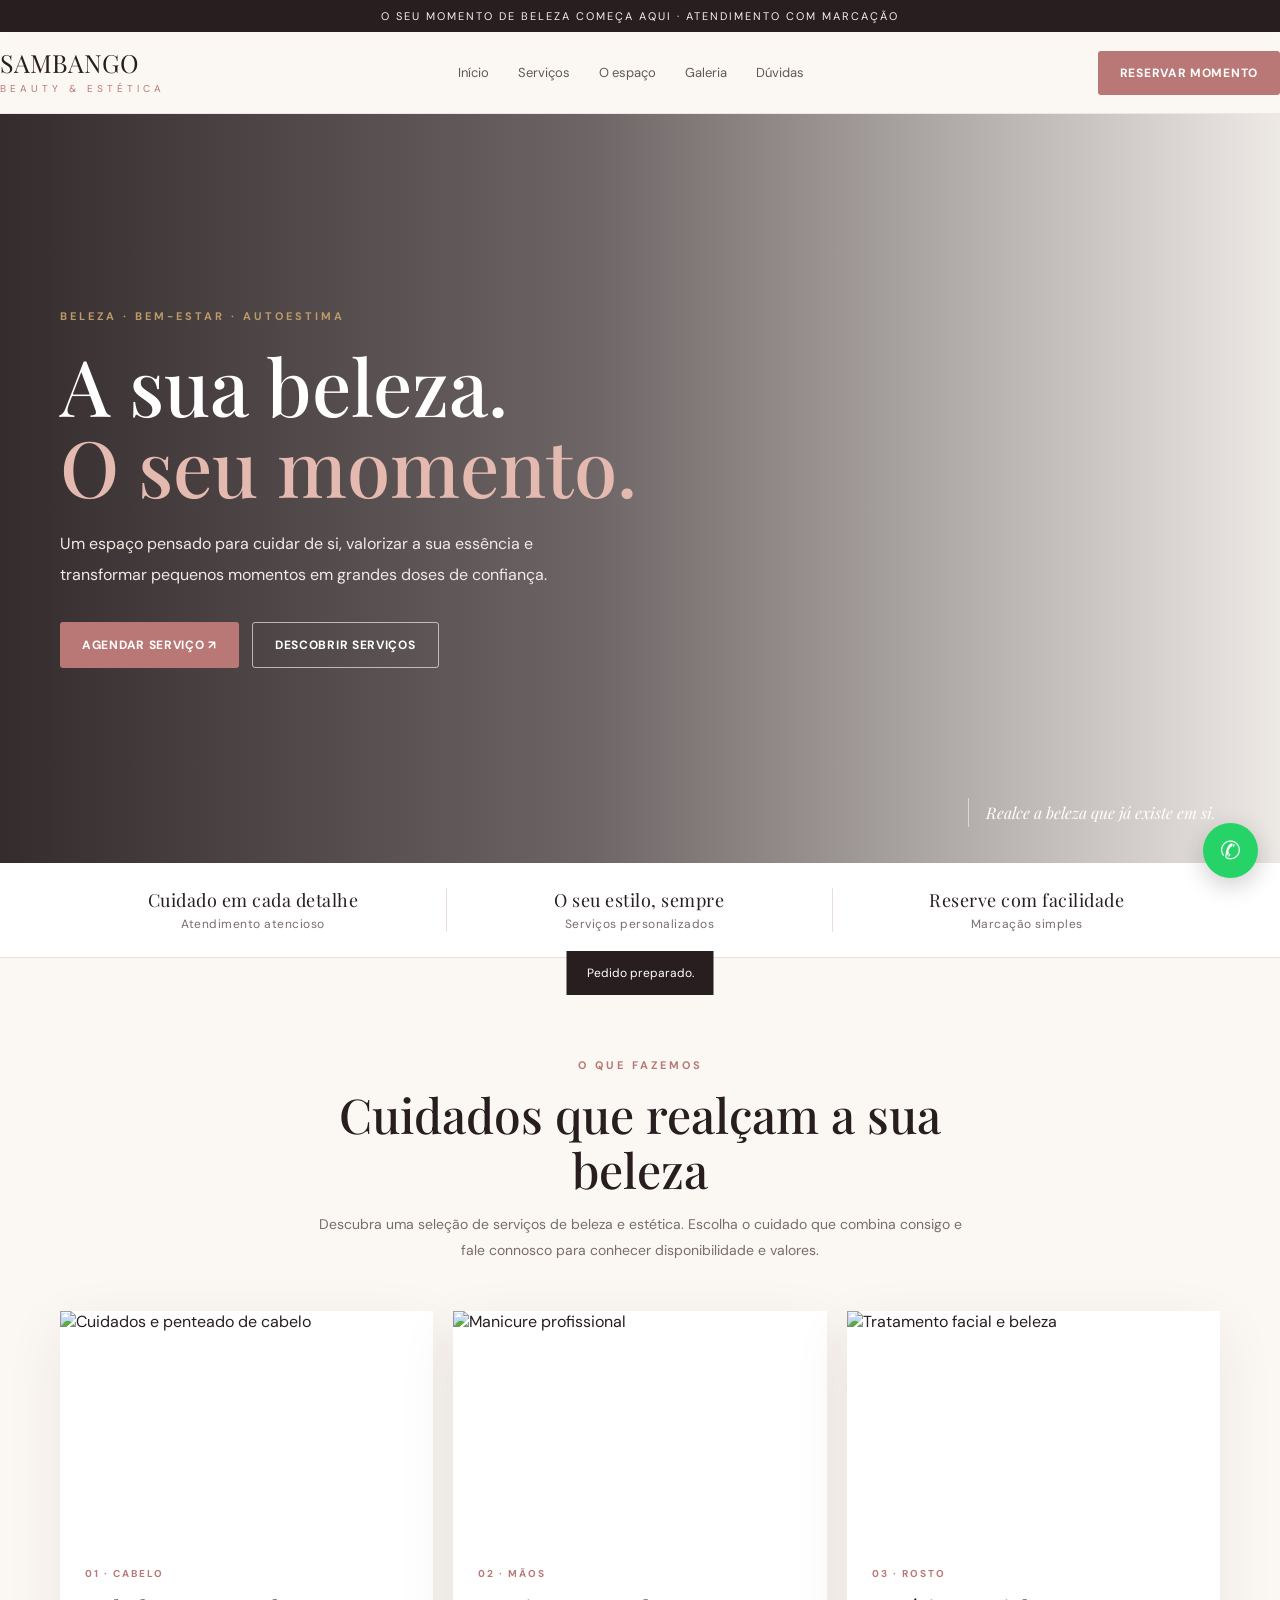
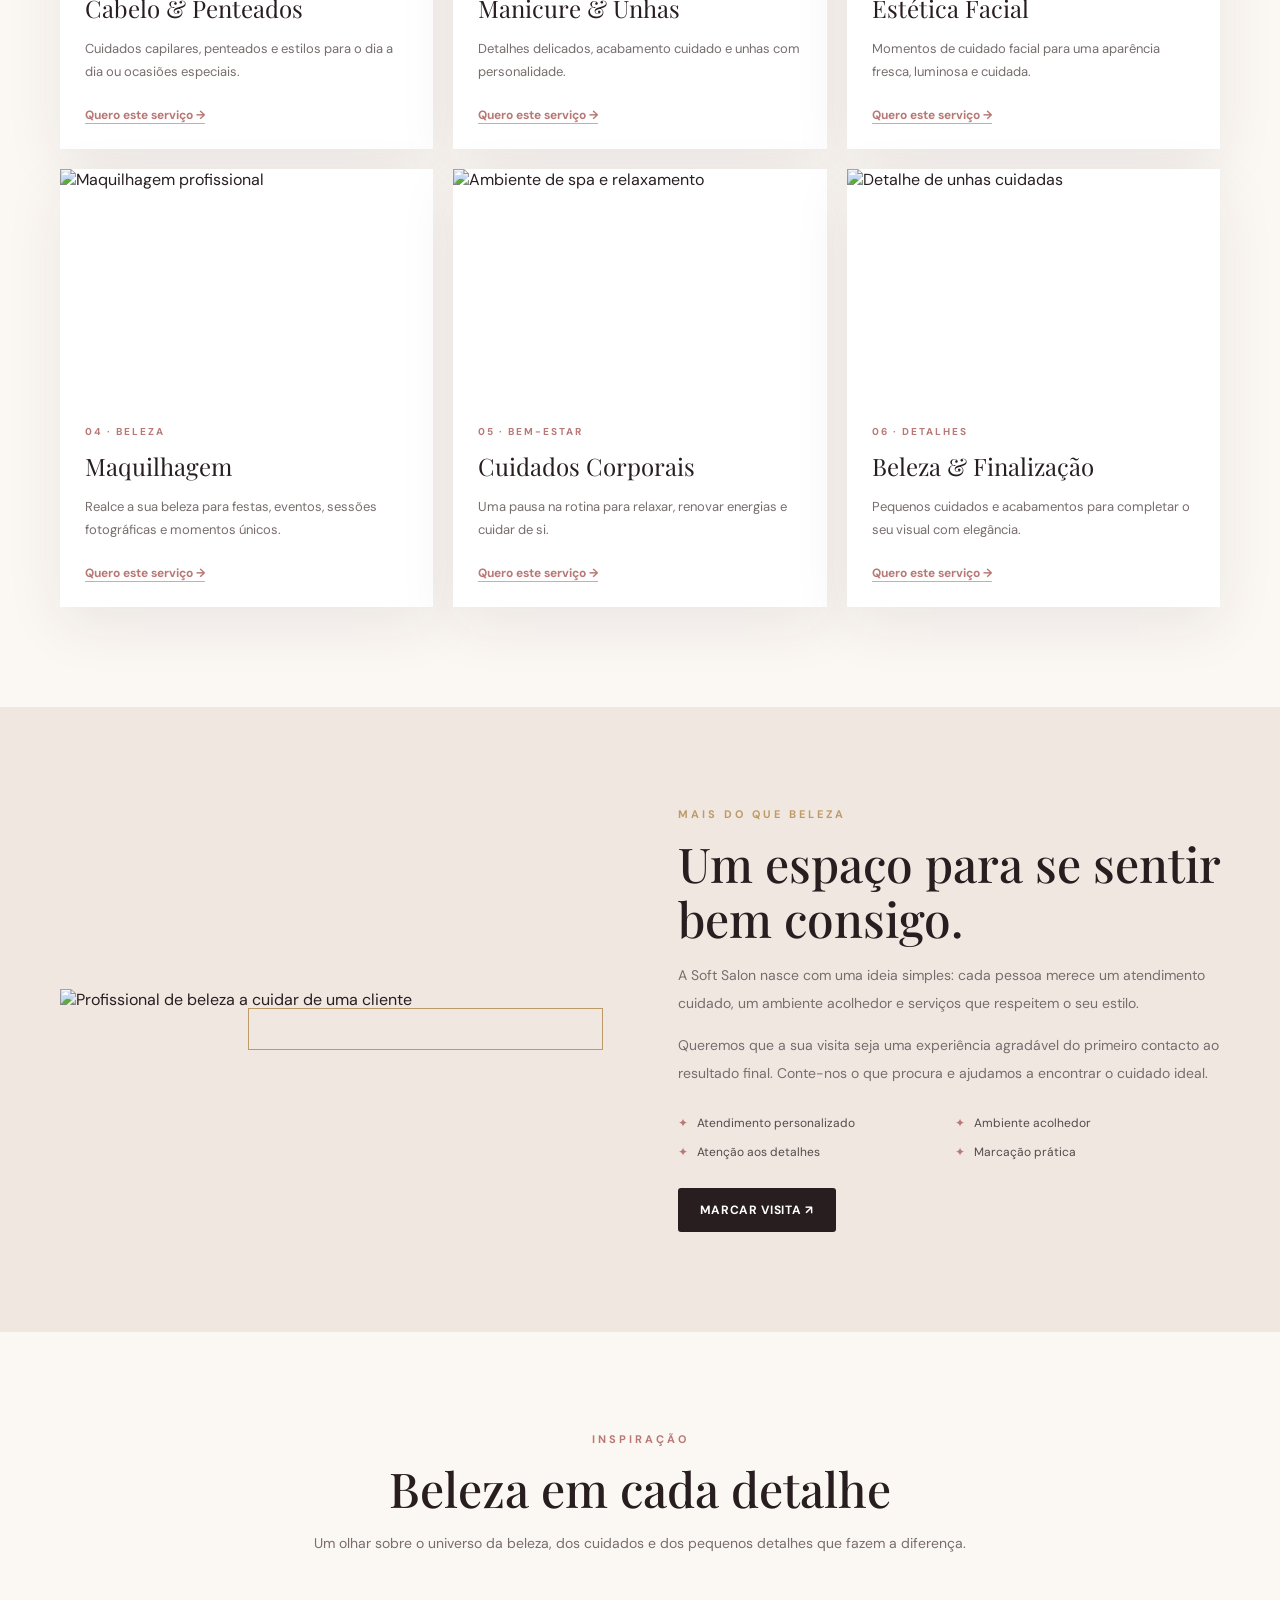
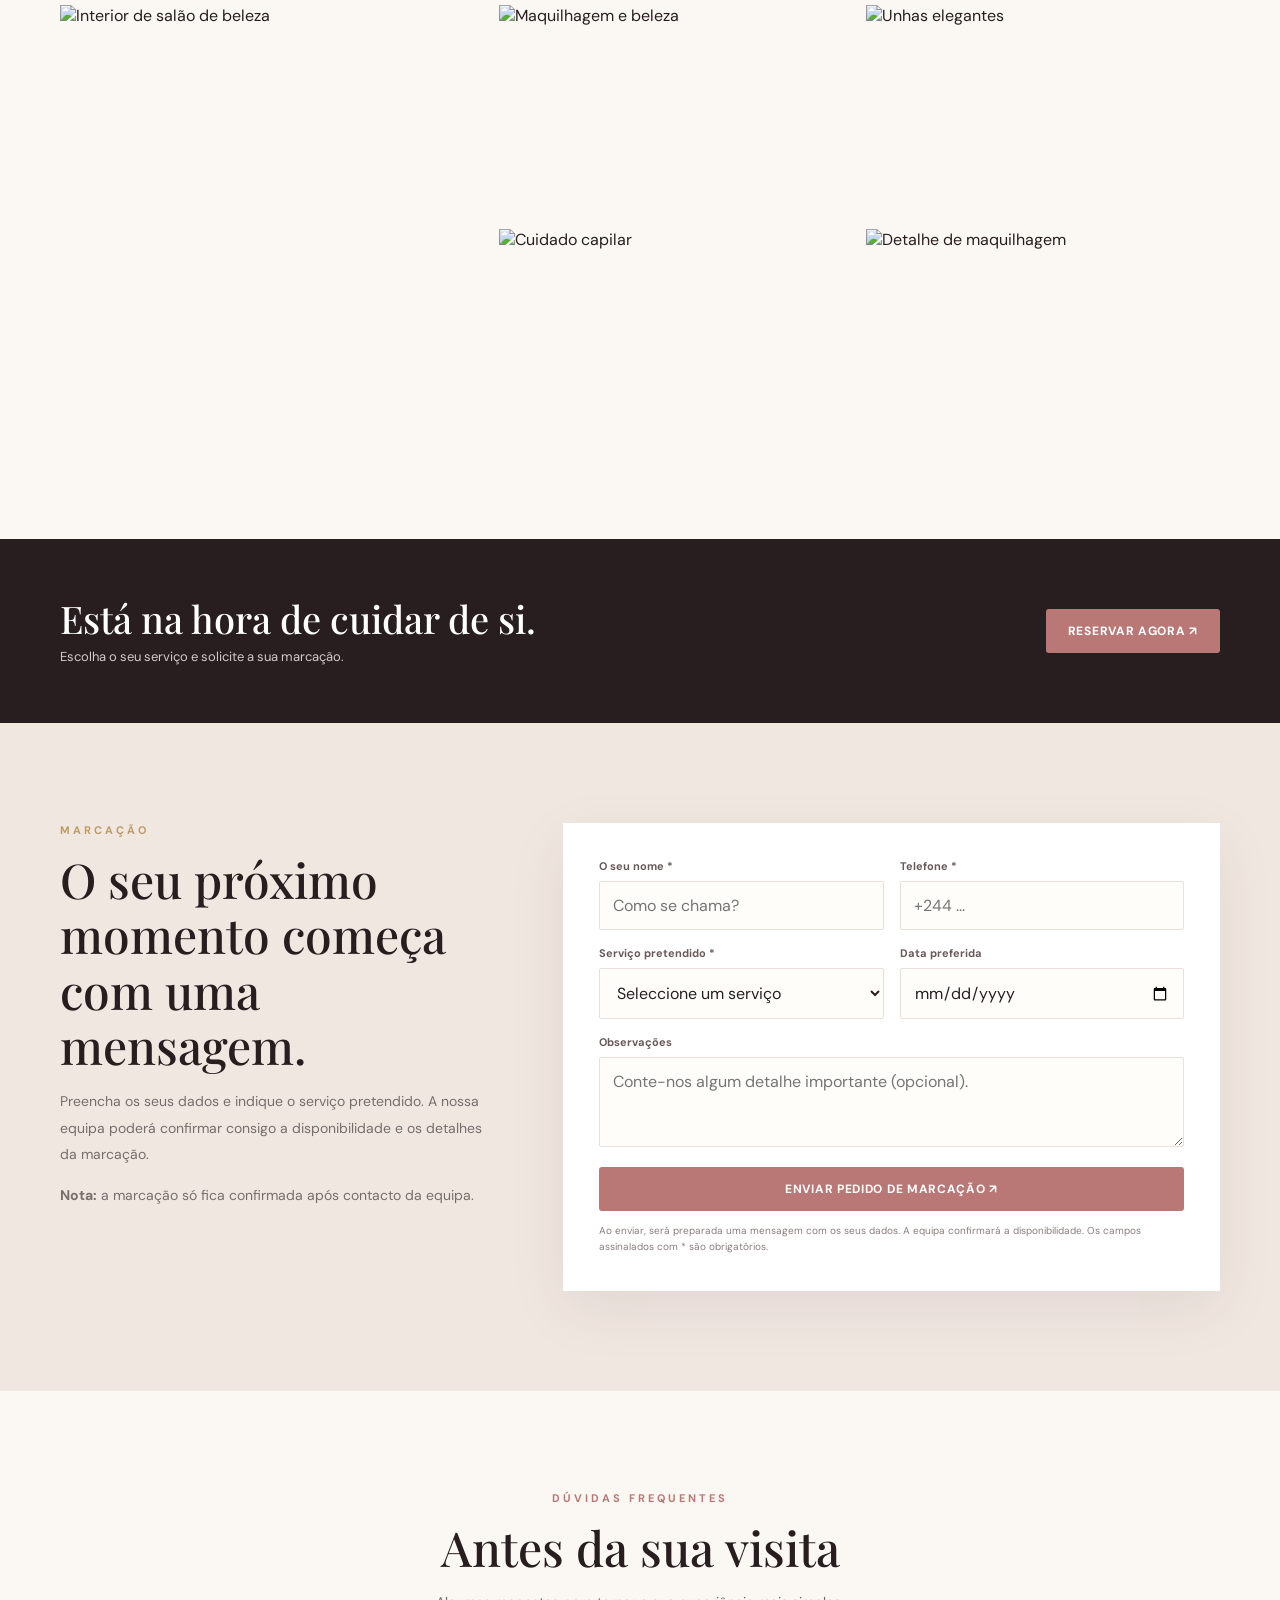
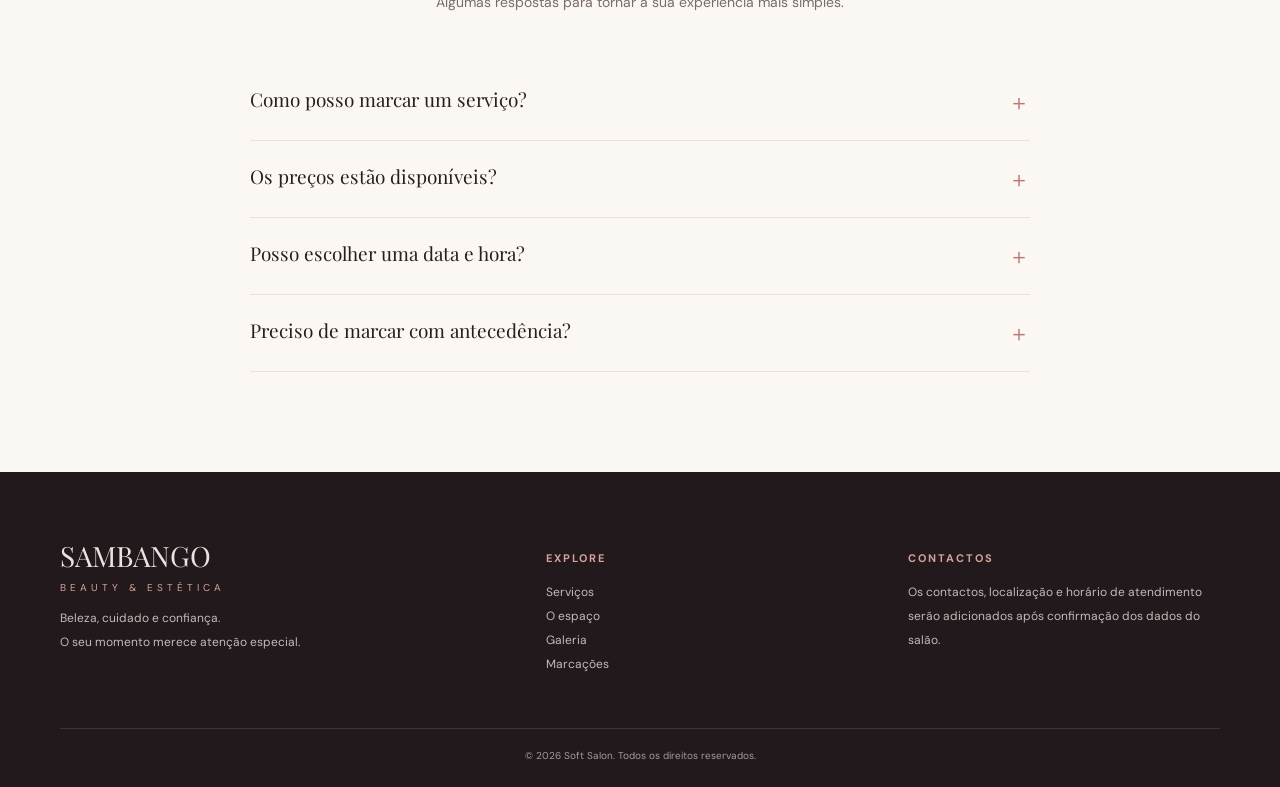
==== commit 8b1244e7: "Renomeia a marca para Soft Salon" ====
--- a/index.html
+++ b/index.html
@@ -3,8 +3,8 @@
 <head>
 <meta charset="UTF-8"><meta name="viewport" content="width=device-width, initial-scale=1">
 <meta name="theme-color" content="#241b1d">
-<meta name="description" content="Sambango Beauty — salão de beleza e estética. Cuide de si, realce a sua beleza e reserve o seu momento.">
-<title>Sambango Beauty | Beleza, cuidado e confiança</title>
+<meta name="description" content="Soft Salon — salão de beleza e estética. Cuide de si, realce a sua beleza e reserve o seu momento.">
+<title>Soft Salon | Beleza, cuidado e confiança</title>
 <link rel="preconnect" href="https://fonts.googleapis.com"><link rel="preconnect" href="https://fonts.gstatic.com" crossorigin>
 <link href="https://fonts.googleapis.com/css2?family=DM+Sans:wght@400;500;600;700&family=Playfair+Display:wght@500;600;700&display=swap" rel="stylesheet">
 <style>
@@ -38,13 +38,13 @@
 <article class="service"><img loading="lazy" src="https://images.unsplash.com/photo-1600334129128-685c5582fd35?auto=format&fit=crop&w=900&q=85" alt="Ambiente de spa e relaxamento"><div class="service-body"><small>05 · Bem-estar</small><h3>Cuidados Corporais</h3><p>Uma pausa na rotina para relaxar, renovar energias e cuidar de si.</p><a class="text-link" href="#marcacao" data-service="Cuidados Corporais">Quero este serviço →</a></div></article>
 <article class="service"><img loading="lazy" src="https://images.unsplash.com/photo-1604654894610-df63bc536371?auto=format&fit=crop&w=900&q=85" alt="Detalhe de unhas cuidadas"><div class="service-body"><small>06 · Detalhes</small><h3>Beleza & Finalização</h3><p>Pequenos cuidados e acabamentos para completar o seu visual com elegância.</p><a class="text-link" href="#marcacao" data-service="Beleza & Finalização">Quero este serviço →</a></div></article>
 </div></div></section>
-<section class="about" id="sobre"><div class="wrap about-grid"><div class="about-pics"><img loading="lazy" src="https://images.unsplash.com/photo-1522337360788-8b13dee7a37e?auto=format&fit=crop&w=1100&q=88" alt="Profissional de beleza a cuidar de uma cliente"></div><div class="about-copy"><div class="eyebrow">Mais do que beleza</div><h2>Um espaço para se sentir bem consigo.</h2><p>A Sambango Beauty nasce com uma ideia simples: cada pessoa merece um atendimento cuidado, um ambiente acolhedor e serviços que respeitem o seu estilo.</p><p>Queremos que a sua visita seja uma experiência agradável do primeiro contacto ao resultado final. Conte-nos o que procura e ajudamos a encontrar o cuidado ideal.</p><div class="checks"><span>Atendimento personalizado</span><span>Ambiente acolhedor</span><span>Atenção aos detalhes</span><span>Marcação prática</span></div><a class="btn dark" href="#marcacao">MARCAR VISITA ↗</a></div></div></section>
+<section class="about" id="sobre"><div class="wrap about-grid"><div class="about-pics"><img loading="lazy" src="https://images.unsplash.com/photo-1522337360788-8b13dee7a37e?auto=format&fit=crop&w=1100&q=88" alt="Profissional de beleza a cuidar de uma cliente"></div><div class="about-copy"><div class="eyebrow">Mais do que beleza</div><h2>Um espaço para se sentir bem consigo.</h2><p>A Soft Salon nasce com uma ideia simples: cada pessoa merece um atendimento cuidado, um ambiente acolhedor e serviços que respeitem o seu estilo.</p><p>Queremos que a sua visita seja uma experiência agradável do primeiro contacto ao resultado final. Conte-nos o que procura e ajudamos a encontrar o cuidado ideal.</p><div class="checks"><span>Atendimento personalizado</span><span>Ambiente acolhedor</span><span>Atenção aos detalhes</span><span>Marcação prática</span></div><a class="btn dark" href="#marcacao">MARCAR VISITA ↗</a></div></div></section>
 <section id="galeria"><div class="wrap"><div class="section-head"><div class="eyebrow">Inspiração</div><h2>Beleza em cada detalhe</h2><p>Um olhar sobre o universo da beleza, dos cuidados e dos pequenos detalhes que fazem a diferença.</p></div><div class="gallery-grid"><img loading="lazy" src="https://images.unsplash.com/photo-1521590832167-7bcbfaa6381f?auto=format&fit=crop&w=900&q=85" alt="Interior de salão de beleza"><img loading="lazy" src="https://images.unsplash.com/photo-1487412947147-5cebf100ffc2?auto=format&fit=crop&w=700&q=85" alt="Maquilhagem e beleza"><img loading="lazy" src="https://images.unsplash.com/photo-1604654894610-df63bc536371?auto=format&fit=crop&w=700&q=85" alt="Unhas elegantes"><img loading="lazy" src="https://images.unsplash.com/photo-1560066984-138dadb4c035?auto=format&fit=crop&w=700&q=85" alt="Cuidado capilar"><img loading="lazy" src="https://images.unsplash.com/photo-1516975080664-ed2fc6a32937?auto=format&fit=crop&w=700&q=85" alt="Detalhe de maquilhagem"></div></div></section>
 <div class="banner"><div class="wrap banner-inner"><div><h2>Está na hora de cuidar de si.</h2><p>Escolha o seu serviço e solicite a sua marcação.</p></div><a class="btn" href="#marcacao">RESERVAR AGORA ↗</a></div></div>
 <section class="booking" id="marcacao"><div class="wrap booking-grid"><div class="booking-copy"><div class="eyebrow">Marcação</div><h2>O seu próximo momento começa com uma mensagem.</h2><p>Preencha os seus dados e indique o serviço pretendido. A nossa equipa poderá confirmar consigo a disponibilidade e os detalhes da marcação.</p><p><strong>Nota:</strong> a marcação só fica confirmada após contacto da equipa.</p></div><form class="booking-card" id="bookingForm"><div class="form-grid"><div class="field"><label for="nome">O seu nome *</label><input id="nome" name="nome" required placeholder="Como se chama?"></div><div class="field"><label for="telefone">Telefone *</label><input id="telefone" name="telefone" required type="tel" placeholder="+244 ..."></div><div class="field"><label for="servico">Serviço pretendido *</label><select id="servico" name="servico" required><option value="">Seleccione um serviço</option><option>Cabelo & Penteados</option><option>Manicure & Unhas</option><option>Estética Facial</option><option>Maquilhagem</option><option>Cuidados Corporais</option><option>Beleza & Finalização</option><option>Quero orientação</option></select></div><div class="field"><label for="data">Data preferida</label><input id="data" name="data" type="date"></div><div class="field full"><label for="mensagem">Observações</label><textarea id="mensagem" name="mensagem" placeholder="Conte-nos algum detalhe importante (opcional)."></textarea></div></div><button class="btn" type="submit">ENVIAR PEDIDO DE MARCAÇÃO ↗</button><div class="form-hint">Ao enviar, será preparada uma mensagem com os seus dados. A equipa confirmará a disponibilidade. Os campos assinalados com * são obrigatórios.</div></form></div></section>
 <section id="perguntas"><div class="wrap"><div class="section-head"><div class="eyebrow">Dúvidas frequentes</div><h2>Antes da sua visita</h2><p>Algumas respostas para tornar a sua experiência mais simples.</p></div><div class="faq-list"><div class="faq"><button>Como posso marcar um serviço?<span>＋</span></button><p>Preencha o formulário de marcação nesta página. A equipa entrará em contacto para confirmar a disponibilidade e os detalhes.</p></div><div class="faq"><button>Os preços estão disponíveis?<span>＋</span></button><p>Os valores dependem do serviço e do tipo de cuidado pretendido. Solicite uma informação através do formulário de marcação.</p></div><div class="faq"><button>Posso escolher uma data e hora?<span>＋</span></button><p>Sim. Indique a sua data preferida no formulário. A equipa confirmará o horário disponível consigo.</p></div><div class="faq"><button>Preciso de marcar com antecedência?<span>＋</span></button><p>Recomendamos que solicite a sua marcação antecipadamente, sobretudo para serviços demorados ou datas especiais.</p></div></div></div></section>
 </main>
-<footer><div class="wrap"><div class="footer-grid"><div><div class="footer-brand">SAMBANGO<span>BEAUTY & ESTÉTICA</span></div><p>Beleza, cuidado e confiança.<br>O seu momento merece atenção especial.</p></div><div><h4>Explore</h4><p><a href="#servicos">Serviços</a><br><a href="#sobre">O espaço</a><br><a href="#galeria">Galeria</a><br><a href="#marcacao">Marcações</a></p></div><div><h4>Contactos</h4><p>Os contactos, localização e horário de atendimento serão adicionados após confirmação dos dados do salão.</p></div></div><div class="copyright">© <span id="year"></span> Sambango Beauty. Todos os direitos reservados.</div></div></footer>
+<footer><div class="wrap"><div class="footer-grid"><div><div class="footer-brand">SAMBANGO<span>BEAUTY & ESTÉTICA</span></div><p>Beleza, cuidado e confiança.<br>O seu momento merece atenção especial.</p></div><div><h4>Explore</h4><p><a href="#servicos">Serviços</a><br><a href="#sobre">O espaço</a><br><a href="#galeria">Galeria</a><br><a href="#marcacao">Marcações</a></p></div><div><h4>Contactos</h4><p>Os contactos, localização e horário de atendimento serão adicionados após confirmação dos dados do salão.</p></div></div><div class="copyright">© <span id="year"></span> Soft Salon. Todos os direitos reservados.</div></div></footer>
 <a class="float-wa" href="#marcacao" aria-label="Fazer marcação">✆</a><div class="toast" id="toast" role="status">Pedido preparado.</div>
 <script>
 const WHATSAPP_NUMBER = ''; // Inserir o número oficial do salão, com indicativo do país e sem símbolos.
@@ -52,6 +52,6 @@
 document.querySelectorAll('[data-service]').forEach(a=>a.addEventListener('click',()=>{document.getElementById('servico').value=a.dataset.service}));
 document.querySelectorAll('.faq button').forEach(b=>b.addEventListener('click',()=>{const f=b.parentElement;f.classList.toggle('open');b.querySelector('span').textContent=f.classList.contains('open')?'−':'＋'}));
 document.getElementById('year').textContent=new Date().getFullYear();
-document.getElementById('bookingForm').addEventListener('submit',e=>{e.preventDefault();const d=new FormData(e.target);const msg=['Olá! Gostaria de solicitar uma marcação na Sambango Beauty.','Nome: '+d.get('nome'),'Telefone: '+d.get('telefone'),'Serviço: '+d.get('servico'),'Data preferida: '+(d.get('data')||'A combinar'),'Observações: '+(d.get('mensagem')||'Sem observações')].join('\n');if(WHATSAPP_NUMBER){window.open('https://wa.me/'+WHATSAPP_NUMBER+'?text='+encodeURIComponent(msg),'_blank')}else{const toast=document.getElementById('toast');toast.textContent='Formulário pronto. Configure o WhatsApp oficial do salão no ficheiro index.html para activar o envio.';toast.classList.add('show');setTimeout(()=>toast.classList.remove('show'),6000);}}); 
+document.getElementById('bookingForm').addEventListener('submit',e=>{e.preventDefault();const d=new FormData(e.target);const msg=['Olá! Gostaria de solicitar uma marcação na Soft Salon.','Nome: '+d.get('nome'),'Telefone: '+d.get('telefone'),'Serviço: '+d.get('servico'),'Data preferida: '+(d.get('data')||'A combinar'),'Observações: '+(d.get('mensagem')||'Sem observações')].join('\n');if(WHATSAPP_NUMBER){window.open('https://wa.me/'+WHATSAPP_NUMBER+'?text='+encodeURIComponent(msg),'_blank')}else{const toast=document.getElementById('toast');toast.textContent='Formulário pronto. Configure o WhatsApp oficial do salão no ficheiro index.html para activar o envio.';toast.classList.add('show');setTimeout(()=>toast.classList.remove('show'),6000);}}); 
 </script>
 </body></html>
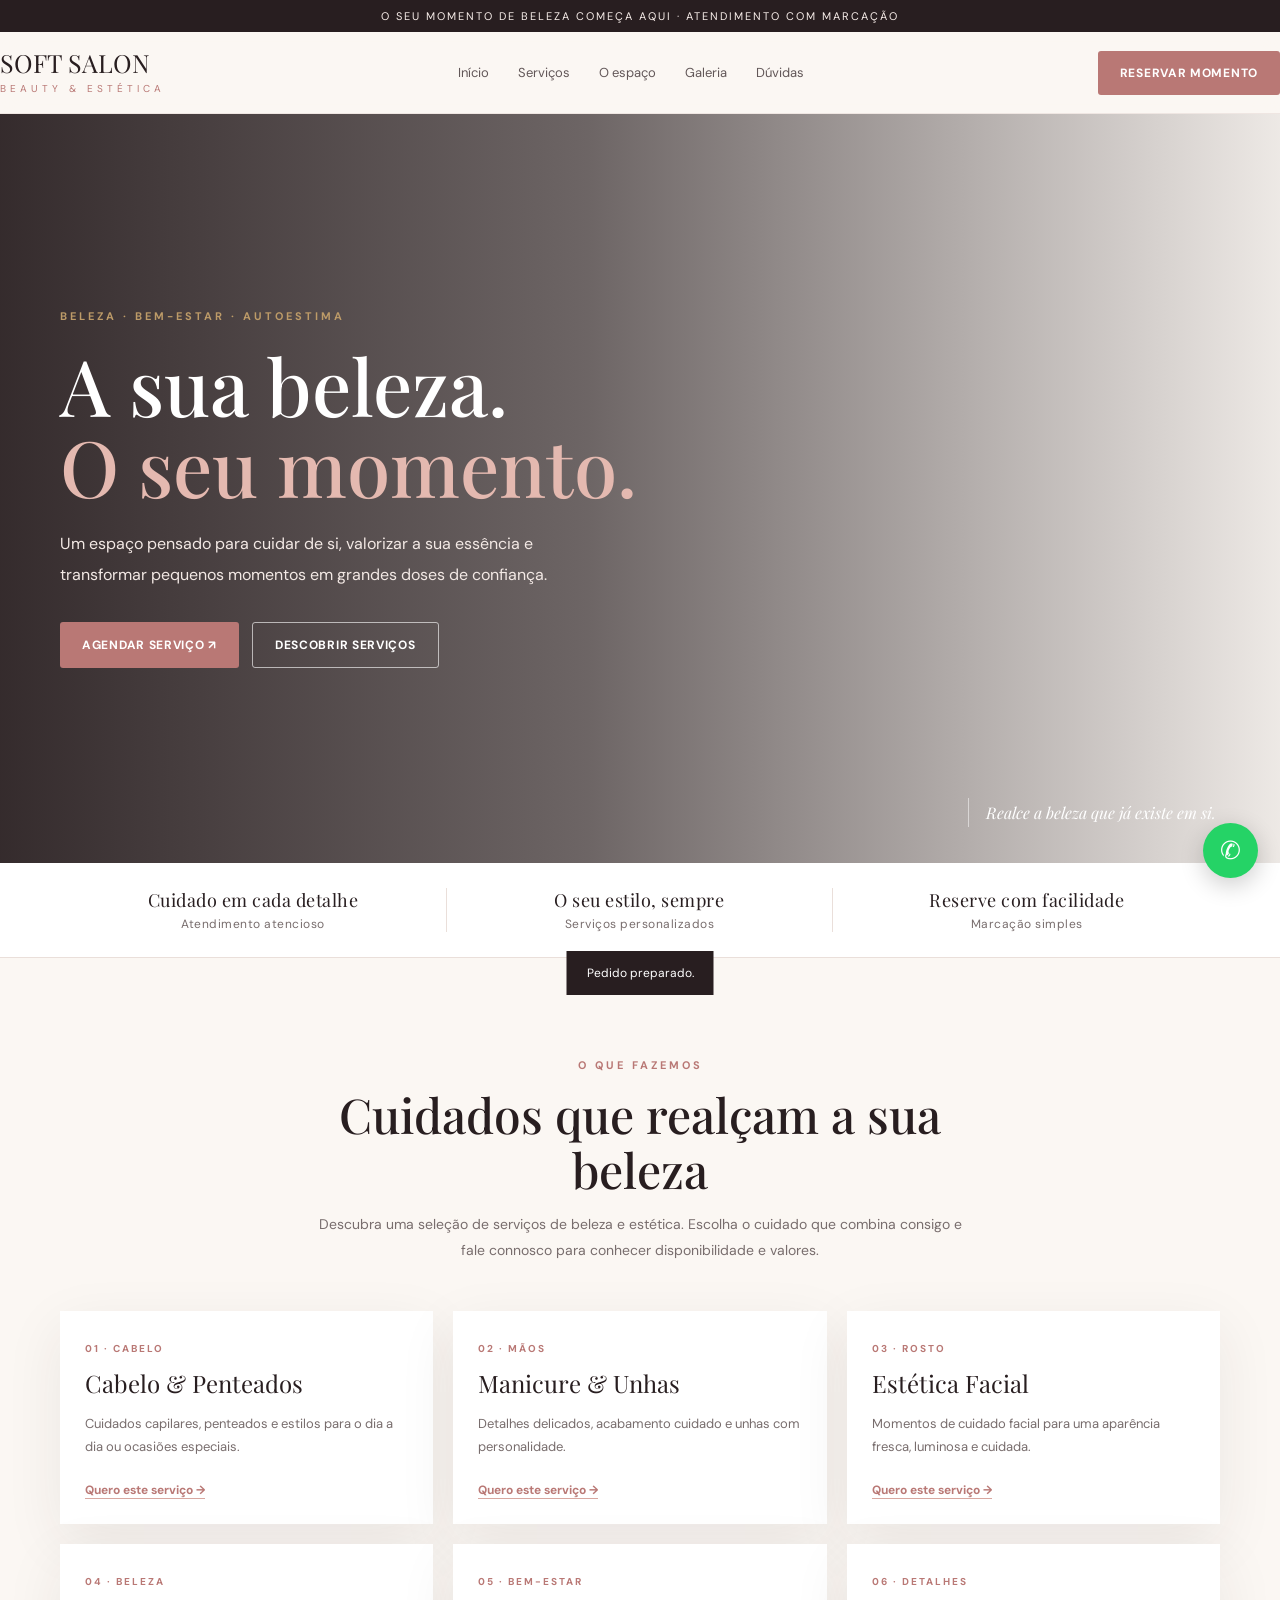
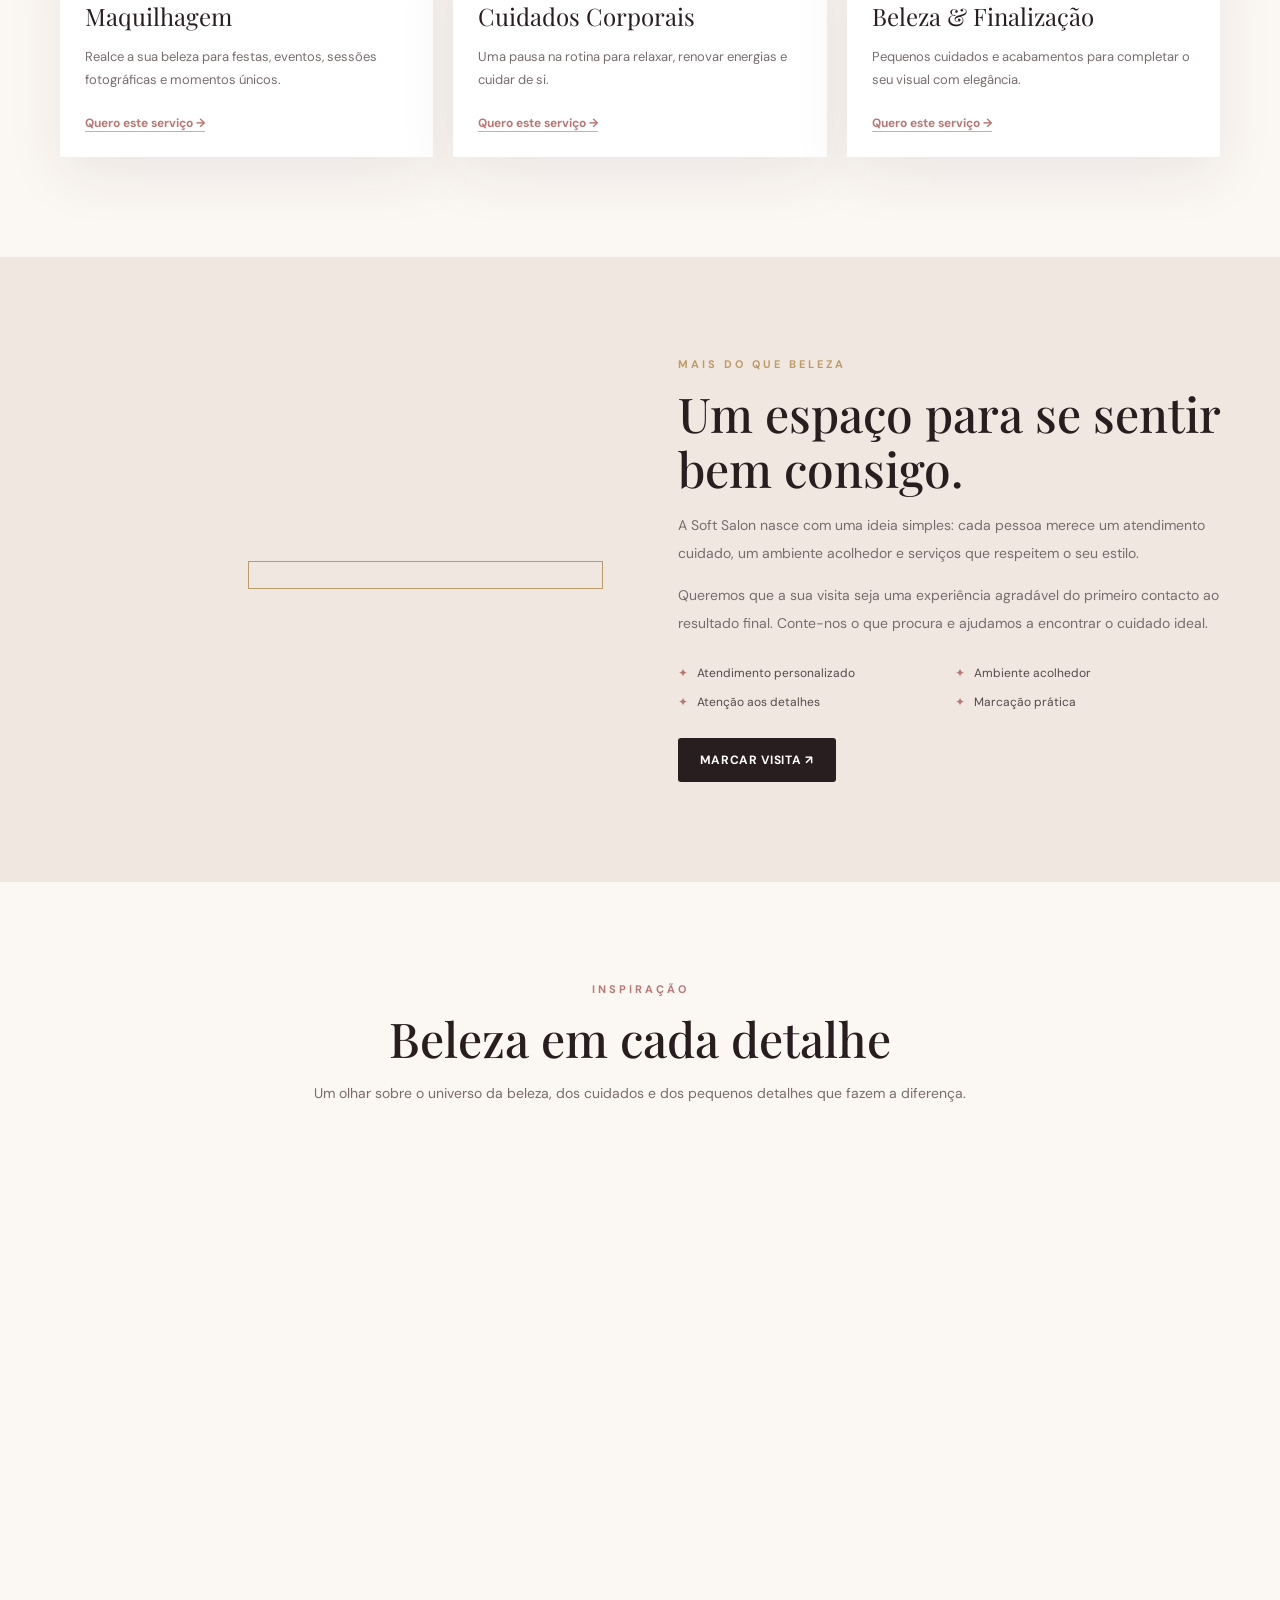
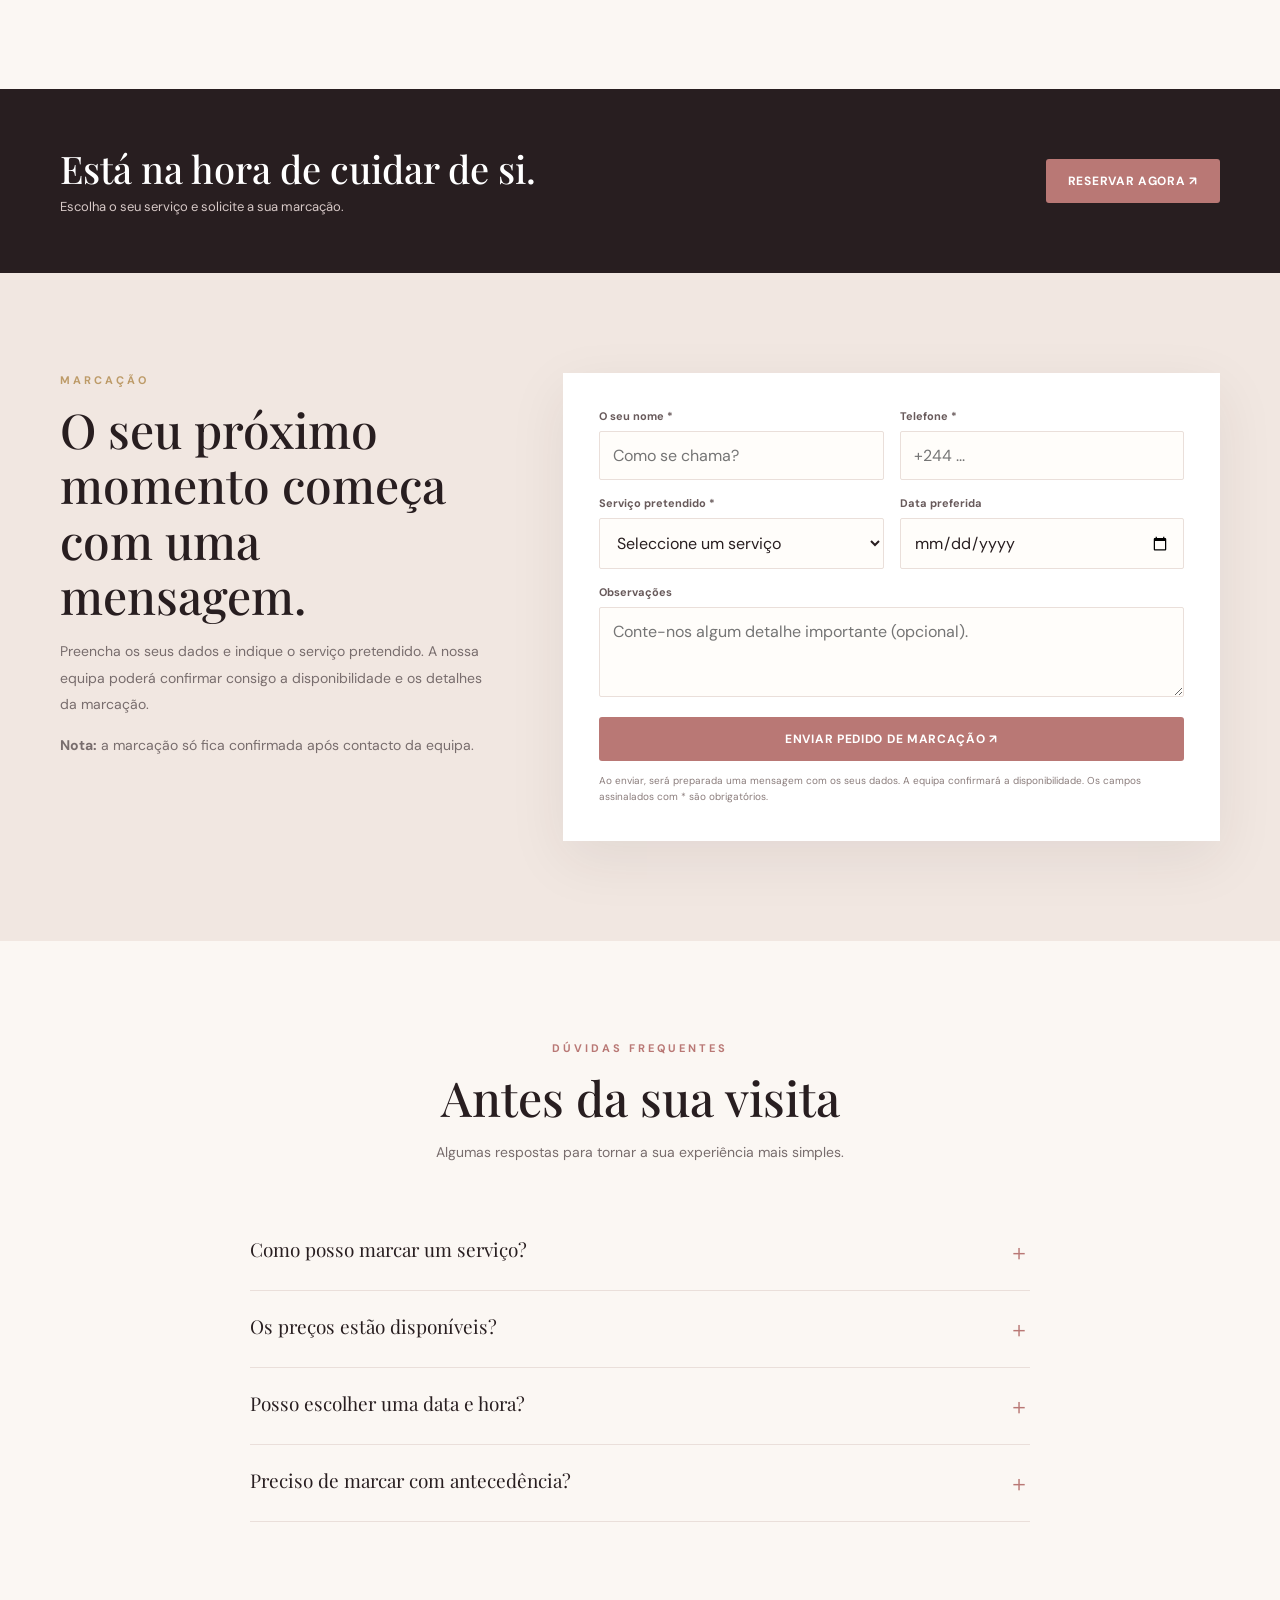
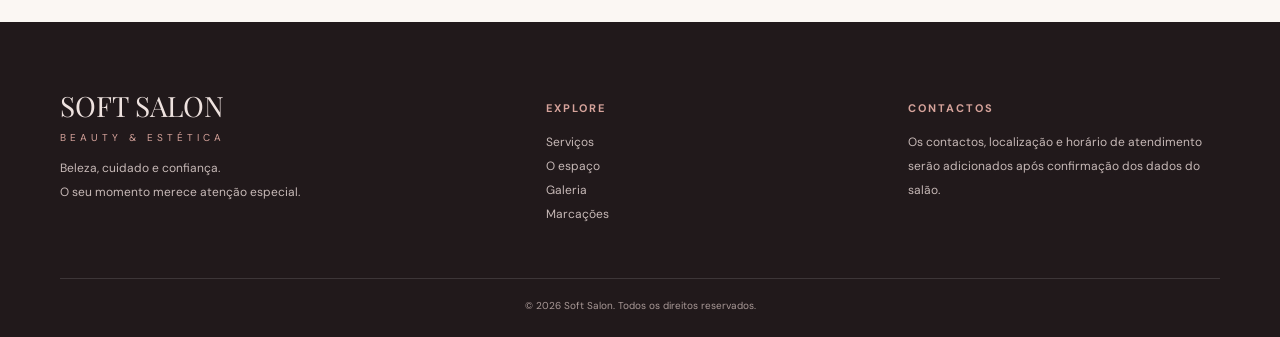
==== commit 2122f178: "Actualiza imagens e identidade visual Soft Salon" ====
--- a/index.html
+++ b/index.html
@@ -10,7 +10,7 @@
 <style>
 :root{--ink:#281e20;--muted:#786d6d;--cream:#fbf7f3;--rose:#d8a7a0;--rose2:#b97875;--gold:#bd9b68;--white:#fff;--line:#eadfda;--shadow:0 18px 55px #39232614}
 *{box-sizing:border-box}html{scroll-behavior:smooth;scroll-padding-top:90px}body{margin:0;background:var(--cream);color:var(--ink);font-family:'DM Sans',sans-serif}a{color:inherit;text-decoration:none}button,input,select,textarea{font:inherit}.wrap{width:min(1160px,calc(100% - 44px));margin:auto}.topline{background:var(--ink);color:#f8eeea;text-align:center;padding:9px 15px;font-size:11px;letter-spacing:2px;text-transform:uppercase}.nav{height:82px;display:flex;align-items:center;justify-content:space-between;background:#fbf7f3ed;position:sticky;top:0;z-index:20;border-bottom:1px solid #eadfdaaa;backdrop-filter:blur(14px)}.brand{font-family:'Playfair Display';font-size:25px;line-height:1}.brand span{display:block;font:10px 'DM Sans';letter-spacing:4px;color:var(--rose2);margin-top:7px;text-transform:uppercase}.links{display:flex;align-items:center;gap:29px;font-size:13px;color:#625758}.links a:hover{color:var(--rose2)}.btn{display:inline-flex;align-items:center;justify-content:center;gap:9px;padding:14px 22px;background:var(--rose2);color:white;border:0;border-radius:3px;font-size:12px;font-weight:700;letter-spacing:.7px;cursor:pointer;transition:.25s}.btn:hover{background:var(--ink);transform:translateY(-2px)}.btn.outline{background:transparent;border:1px solid #ffffff9c;color:white}.btn.dark{background:var(--ink)}.menu-btn{display:none;background:none;border:0;font-size:25px}
-.hero{min-height:650px;position:relative;display:flex;align-items:center;color:white;background:linear-gradient(90deg,#211719e8 0%,#211719a6 46%,#21171910 100%),url('https://images.unsplash.com/photo-1560066984-138dadb4c035?auto=format&fit=crop&w=2000&q=88') center/cover}.hero-inner{padding:95px 0;max-width:650px}.eyebrow{font-size:11px;letter-spacing:3px;text-transform:uppercase;color:var(--gold);font-weight:700}.hero h1{font:clamp(48px,7vw,78px)/1.04 'Playfair Display';font-weight:500;margin:22px 0}.hero h1 em{color:#e4b9b0;font-style:normal}.hero p{font-size:16px;line-height:1.9;color:#f3e9e5;max-width:500px}.hero-actions{display:flex;gap:13px;flex-wrap:wrap;margin-top:32px}.hero-note{position:absolute;right:5%;bottom:36px;border-left:1px solid #ffffff80;padding:4px 0 4px 17px;font:italic 16px 'Playfair Display';color:#fff}
+.hero{min-height:650px;position:relative;display:flex;align-items:center;color:white;background:linear-gradient(90deg,#211719e8 0%,#211719a6 46%,#21171910 100%),url('https://images.pexels.com/photos/3993449/pexels-photo-3993449.jpeg?auto=compress&cs=tinysrgb&w=2000') center/cover}.hero-inner{padding:95px 0;max-width:650px}.eyebrow{font-size:11px;letter-spacing:3px;text-transform:uppercase;color:var(--gold);font-weight:700}.hero h1{font:clamp(48px,7vw,78px)/1.04 'Playfair Display';font-weight:500;margin:22px 0}.hero h1 em{color:#e4b9b0;font-style:normal}.hero p{font-size:16px;line-height:1.9;color:#f3e9e5;max-width:500px}.hero-actions{display:flex;gap:13px;flex-wrap:wrap;margin-top:32px}.hero-note{position:absolute;right:5%;bottom:36px;border-left:1px solid #ffffff80;padding:4px 0 4px 17px;font:italic 16px 'Playfair Display';color:#fff}
 .trust{background:white;border-bottom:1px solid var(--line)}.trust-grid{display:grid;grid-template-columns:repeat(3,1fr);padding:25px 0}.trust-item{text-align:center;border-right:1px solid var(--line);font-size:12px;color:var(--muted);letter-spacing:.5px}.trust-item:last-child{border:0}.trust-item strong{display:block;color:var(--ink);font:18px 'Playfair Display';margin-bottom:4px}
 section{padding:100px 0}.section-head{text-align:center;max-width:660px;margin:0 auto 48px}.section-head .eyebrow{color:var(--rose2)}h2{font:clamp(34px,4vw,48px)/1.15 'Playfair Display';font-weight:500;margin:15px 0}.section-head p{color:var(--muted);line-height:1.8;font-size:14px}.services{display:grid;grid-template-columns:repeat(3,1fr);gap:20px}.service{background:white;box-shadow:var(--shadow);overflow:hidden;transition:.3s}.service:hover{transform:translateY(-7px)}.service img{width:100%;height:225px;object-fit:cover;display:block}.service-body{padding:25px}.service-body small{color:var(--rose2);letter-spacing:2px;text-transform:uppercase;font-size:10px;font-weight:700}.service h3{font:24px 'Playfair Display';margin:10px 0}.service p{font-size:13px;line-height:1.8;color:var(--muted);min-height:48px}.text-link{display:inline-block;margin-top:9px;color:var(--rose2);font-size:12px;font-weight:700;border-bottom:1px solid var(--rose)}
 .about{background:#f1e7e1}.about-grid{display:grid;grid-template-columns:1fr 1fr;gap:75px;align-items:center}.about-pics{position:relative;padding:0 45px 40px 0}.about-pics img{width:100%;height:480px;object-fit:cover}.about-pics:after{content:'';position:absolute;width:65%;height:65%;right:0;bottom:0;border:1px solid var(--gold);z-index:0}.about-pics img{position:relative;z-index:1}.about-copy p{font-size:14px;line-height:2;color:var(--muted)}.checks{display:grid;grid-template-columns:1fr 1fr;gap:13px;margin:28px 0}.checks span{font-size:12px;color:#55494a}.checks span:before{content:'✦';color:var(--rose2);margin-right:9px}
@@ -26,7 +26,7 @@
 </head>
 <body>
 <div class="topline">O seu momento de beleza começa aqui · Atendimento com marcação</div>
-<header class="nav"><div class="wrap" style="display:flex;align-items:center;justify-content:space-between;width:100%"><a class="brand" href="#">SAMBANGO<span>BEAUTY & ESTÉTICA</span></a><nav class="links" id="navLinks"><a href="#inicio">Início</a><a href="#servicos">Serviços</a><a href="#sobre">O espaço</a><a href="#galeria">Galeria</a><a href="#perguntas">Dúvidas</a></nav><a class="btn" href="#marcacao">RESERVAR MOMENTO</a><button class="menu-btn" id="menuBtn" aria-label="Abrir menu">☰</button></div></header>
+<header class="nav"><div class="wrap" style="display:flex;align-items:center;justify-content:space-between;width:100%"><a class="brand" href="#">SOFT SALON<span>BEAUTY & ESTÉTICA</span></a><nav class="links" id="navLinks"><a href="#inicio">Início</a><a href="#servicos">Serviços</a><a href="#sobre">O espaço</a><a href="#galeria">Galeria</a><a href="#perguntas">Dúvidas</a></nav><a class="btn" href="#marcacao">RESERVAR MOMENTO</a><button class="menu-btn" id="menuBtn" aria-label="Abrir menu">☰</button></div></header>
 <main>
 <section class="hero" id="inicio"><div class="wrap"><div class="hero-inner"><div class="eyebrow">Beleza · Bem-estar · Autoestima</div><h1>A sua beleza.<br><em>O seu momento.</em></h1><p>Um espaço pensado para cuidar de si, valorizar a sua essência e transformar pequenos momentos em grandes doses de confiança.</p><div class="hero-actions"><a class="btn" href="#marcacao">AGENDAR SERVIÇO ↗</a><a class="btn outline" href="#servicos">DESCOBRIR SERVIÇOS</a></div></div></div><div class="hero-note">Realce a beleza que já existe em si.</div></section>
 <div class="trust"><div class="wrap trust-grid"><div class="trust-item"><strong>Cuidado em cada detalhe</strong>Atendimento atencioso</div><div class="trust-item"><strong>O seu estilo, sempre</strong>Serviços personalizados</div><div class="trust-item"><strong>Reserve com facilidade</strong>Marcação simples</div></div></div>
@@ -44,7 +44,7 @@
 <section class="booking" id="marcacao"><div class="wrap booking-grid"><div class="booking-copy"><div class="eyebrow">Marcação</div><h2>O seu próximo momento começa com uma mensagem.</h2><p>Preencha os seus dados e indique o serviço pretendido. A nossa equipa poderá confirmar consigo a disponibilidade e os detalhes da marcação.</p><p><strong>Nota:</strong> a marcação só fica confirmada após contacto da equipa.</p></div><form class="booking-card" id="bookingForm"><div class="form-grid"><div class="field"><label for="nome">O seu nome *</label><input id="nome" name="nome" required placeholder="Como se chama?"></div><div class="field"><label for="telefone">Telefone *</label><input id="telefone" name="telefone" required type="tel" placeholder="+244 ..."></div><div class="field"><label for="servico">Serviço pretendido *</label><select id="servico" name="servico" required><option value="">Seleccione um serviço</option><option>Cabelo & Penteados</option><option>Manicure & Unhas</option><option>Estética Facial</option><option>Maquilhagem</option><option>Cuidados Corporais</option><option>Beleza & Finalização</option><option>Quero orientação</option></select></div><div class="field"><label for="data">Data preferida</label><input id="data" name="data" type="date"></div><div class="field full"><label for="mensagem">Observações</label><textarea id="mensagem" name="mensagem" placeholder="Conte-nos algum detalhe importante (opcional)."></textarea></div></div><button class="btn" type="submit">ENVIAR PEDIDO DE MARCAÇÃO ↗</button><div class="form-hint">Ao enviar, será preparada uma mensagem com os seus dados. A equipa confirmará a disponibilidade. Os campos assinalados com * são obrigatórios.</div></form></div></section>
 <section id="perguntas"><div class="wrap"><div class="section-head"><div class="eyebrow">Dúvidas frequentes</div><h2>Antes da sua visita</h2><p>Algumas respostas para tornar a sua experiência mais simples.</p></div><div class="faq-list"><div class="faq"><button>Como posso marcar um serviço?<span>＋</span></button><p>Preencha o formulário de marcação nesta página. A equipa entrará em contacto para confirmar a disponibilidade e os detalhes.</p></div><div class="faq"><button>Os preços estão disponíveis?<span>＋</span></button><p>Os valores dependem do serviço e do tipo de cuidado pretendido. Solicite uma informação através do formulário de marcação.</p></div><div class="faq"><button>Posso escolher uma data e hora?<span>＋</span></button><p>Sim. Indique a sua data preferida no formulário. A equipa confirmará o horário disponível consigo.</p></div><div class="faq"><button>Preciso de marcar com antecedência?<span>＋</span></button><p>Recomendamos que solicite a sua marcação antecipadamente, sobretudo para serviços demorados ou datas especiais.</p></div></div></div></section>
 </main>
-<footer><div class="wrap"><div class="footer-grid"><div><div class="footer-brand">SAMBANGO<span>BEAUTY & ESTÉTICA</span></div><p>Beleza, cuidado e confiança.<br>O seu momento merece atenção especial.</p></div><div><h4>Explore</h4><p><a href="#servicos">Serviços</a><br><a href="#sobre">O espaço</a><br><a href="#galeria">Galeria</a><br><a href="#marcacao">Marcações</a></p></div><div><h4>Contactos</h4><p>Os contactos, localização e horário de atendimento serão adicionados após confirmação dos dados do salão.</p></div></div><div class="copyright">© <span id="year"></span> Soft Salon. Todos os direitos reservados.</div></div></footer>
+<footer><div class="wrap"><div class="footer-grid"><div><div class="footer-brand">SOFT SALON<span>BEAUTY & ESTÉTICA</span></div><p>Beleza, cuidado e confiança.<br>O seu momento merece atenção especial.</p></div><div><h4>Explore</h4><p><a href="#servicos">Serviços</a><br><a href="#sobre">O espaço</a><br><a href="#galeria">Galeria</a><br><a href="#marcacao">Marcações</a></p></div><div><h4>Contactos</h4><p>Os contactos, localização e horário de atendimento serão adicionados após confirmação dos dados do salão.</p></div></div><div class="copyright">© <span id="year"></span> Soft Salon. Todos os direitos reservados.</div></div></footer>
 <a class="float-wa" href="#marcacao" aria-label="Fazer marcação">✆</a><div class="toast" id="toast" role="status">Pedido preparado.</div>
 <script>
 const WHATSAPP_NUMBER = ''; // Inserir o número oficial do salão, com indicativo do país e sem símbolos.
@@ -53,5 +53,8 @@
 document.querySelectorAll('.faq button').forEach(b=>b.addEventListener('click',()=>{const f=b.parentElement;f.classList.toggle('open');b.querySelector('span').textContent=f.classList.contains('open')?'−':'＋'}));
 document.getElementById('year').textContent=new Date().getFullYear();
 document.getElementById('bookingForm').addEventListener('submit',e=>{e.preventDefault();const d=new FormData(e.target);const msg=['Olá! Gostaria de solicitar uma marcação na Soft Salon.','Nome: '+d.get('nome'),'Telefone: '+d.get('telefone'),'Serviço: '+d.get('servico'),'Data preferida: '+(d.get('data')||'A combinar'),'Observações: '+(d.get('mensagem')||'Sem observações')].join('\n');if(WHATSAPP_NUMBER){window.open('https://wa.me/'+WHATSAPP_NUMBER+'?text='+encodeURIComponent(msg),'_blank')}else{const toast=document.getElementById('toast');toast.textContent='Formulário pronto. Configure o WhatsApp oficial do salão no ficheiro index.html para activar o envio.';toast.classList.add('show');setTimeout(()=>toast.classList.remove('show'),6000);}}); 
+// Recuperação visual: se uma imagem externa falhar, usa uma fotografia alternativa de salão de beleza.
+const visualFallback='https://images.pexels.com/photos/3993449/pexels-photo-3993449.jpeg?auto=compress&cs=tinysrgb&w=1200';
+document.querySelectorAll('img').forEach(img=>{img.addEventListener('error',()=>{if(!img.dataset.fallback){img.dataset.fallback='1';img.src=visualFallback;}else{img.style.display='none';}});});
 </script>
 </body></html>
